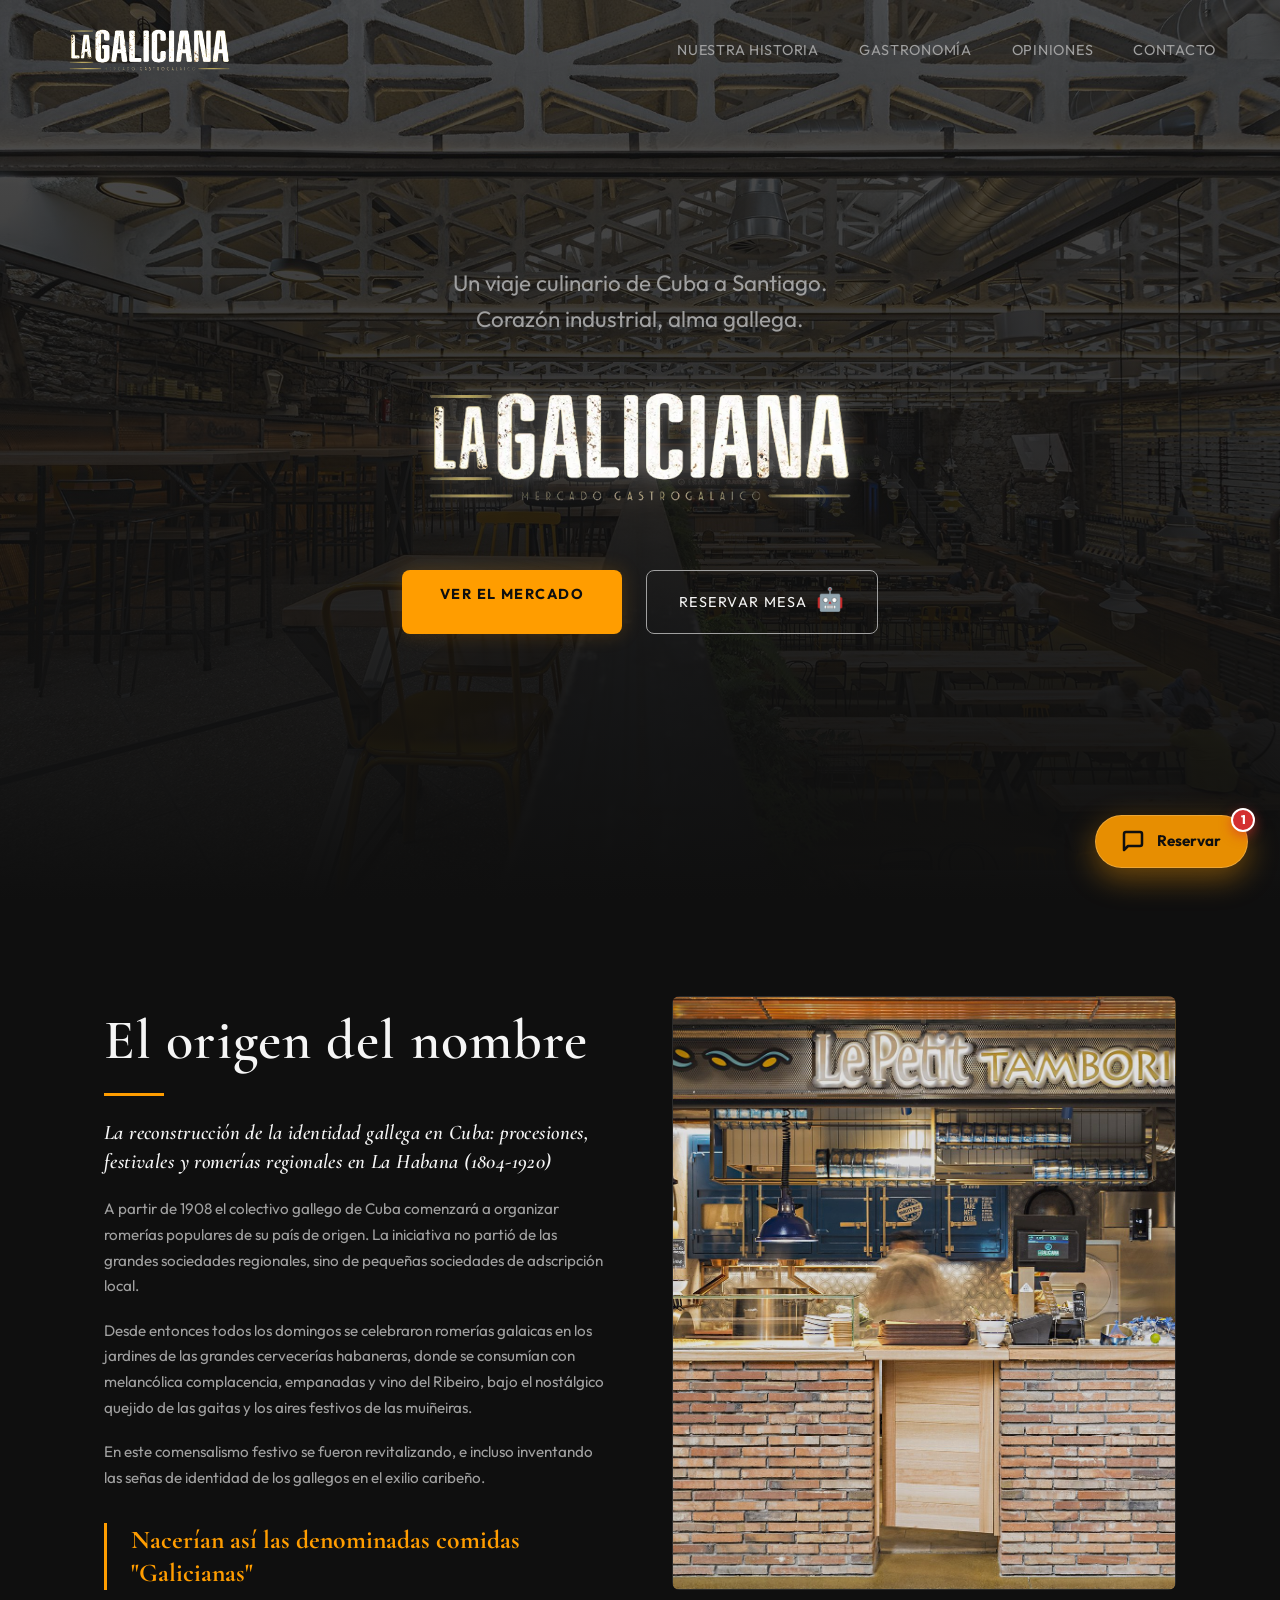
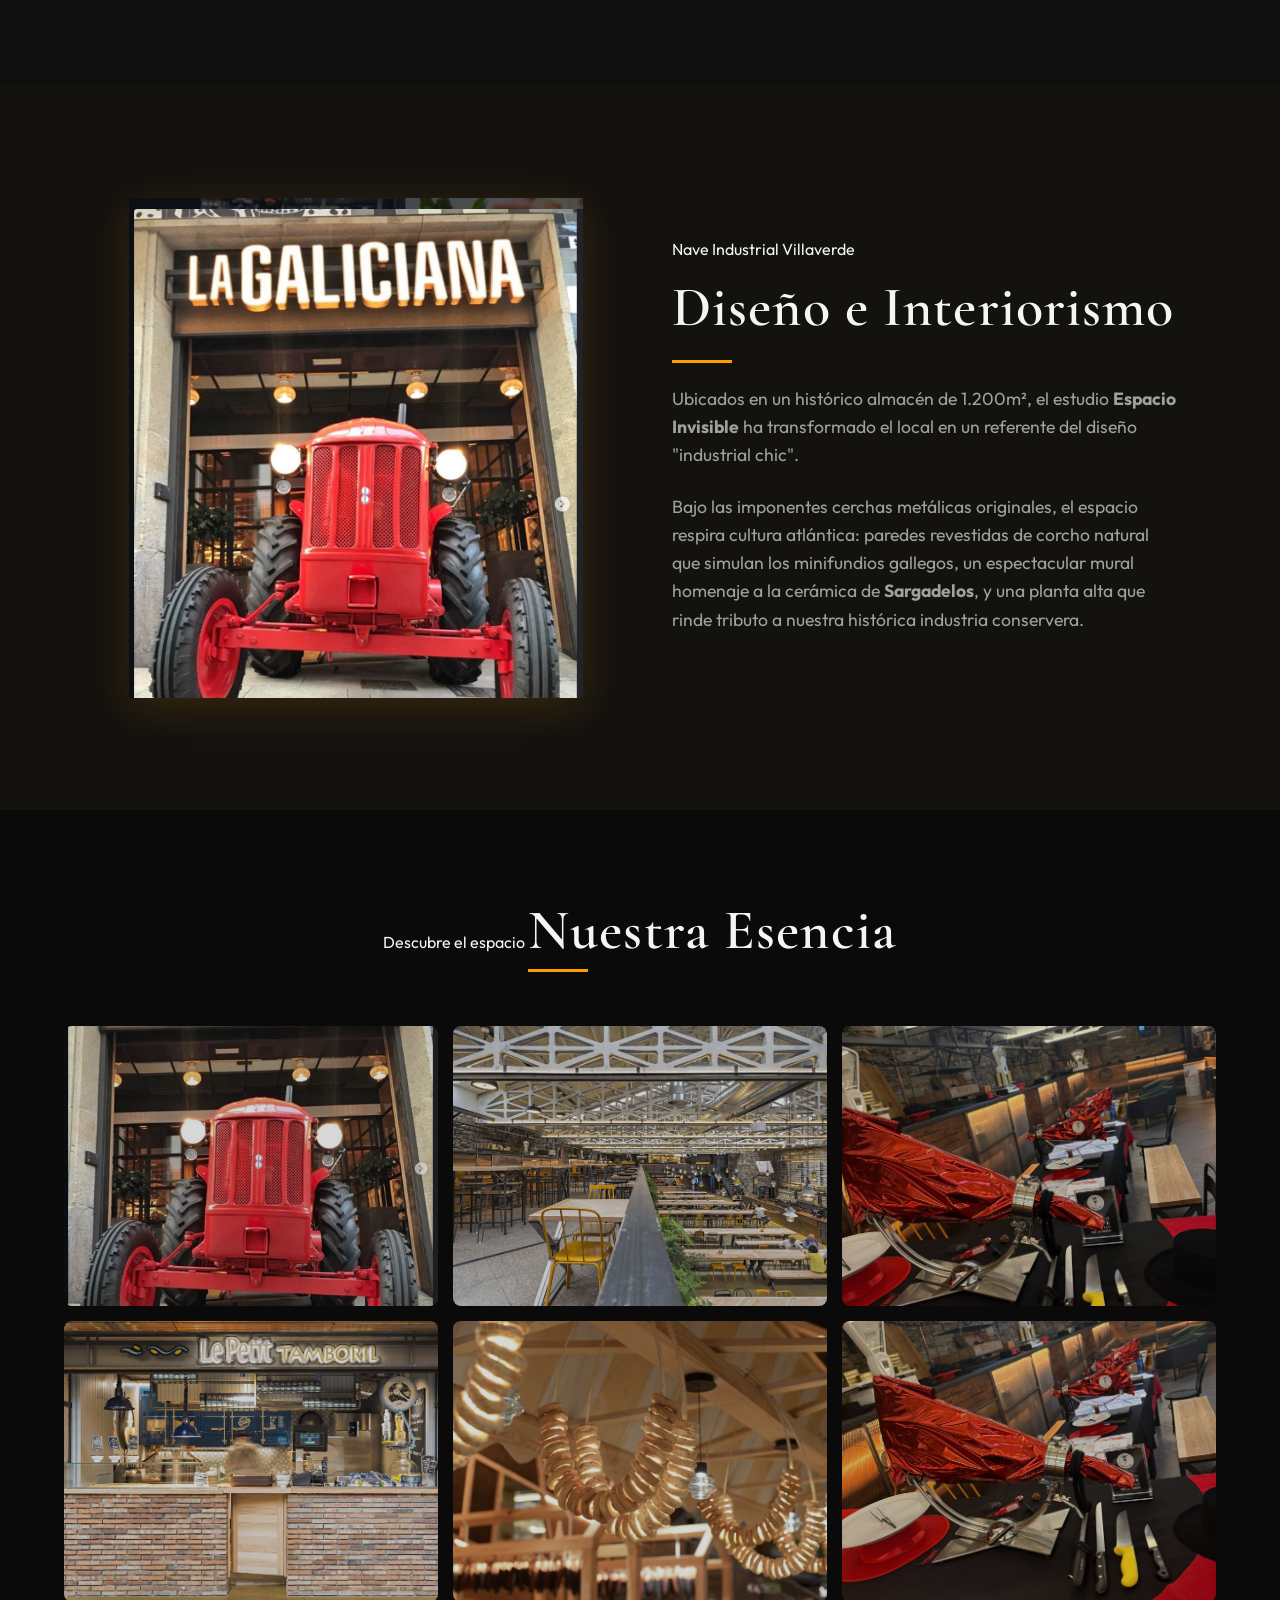
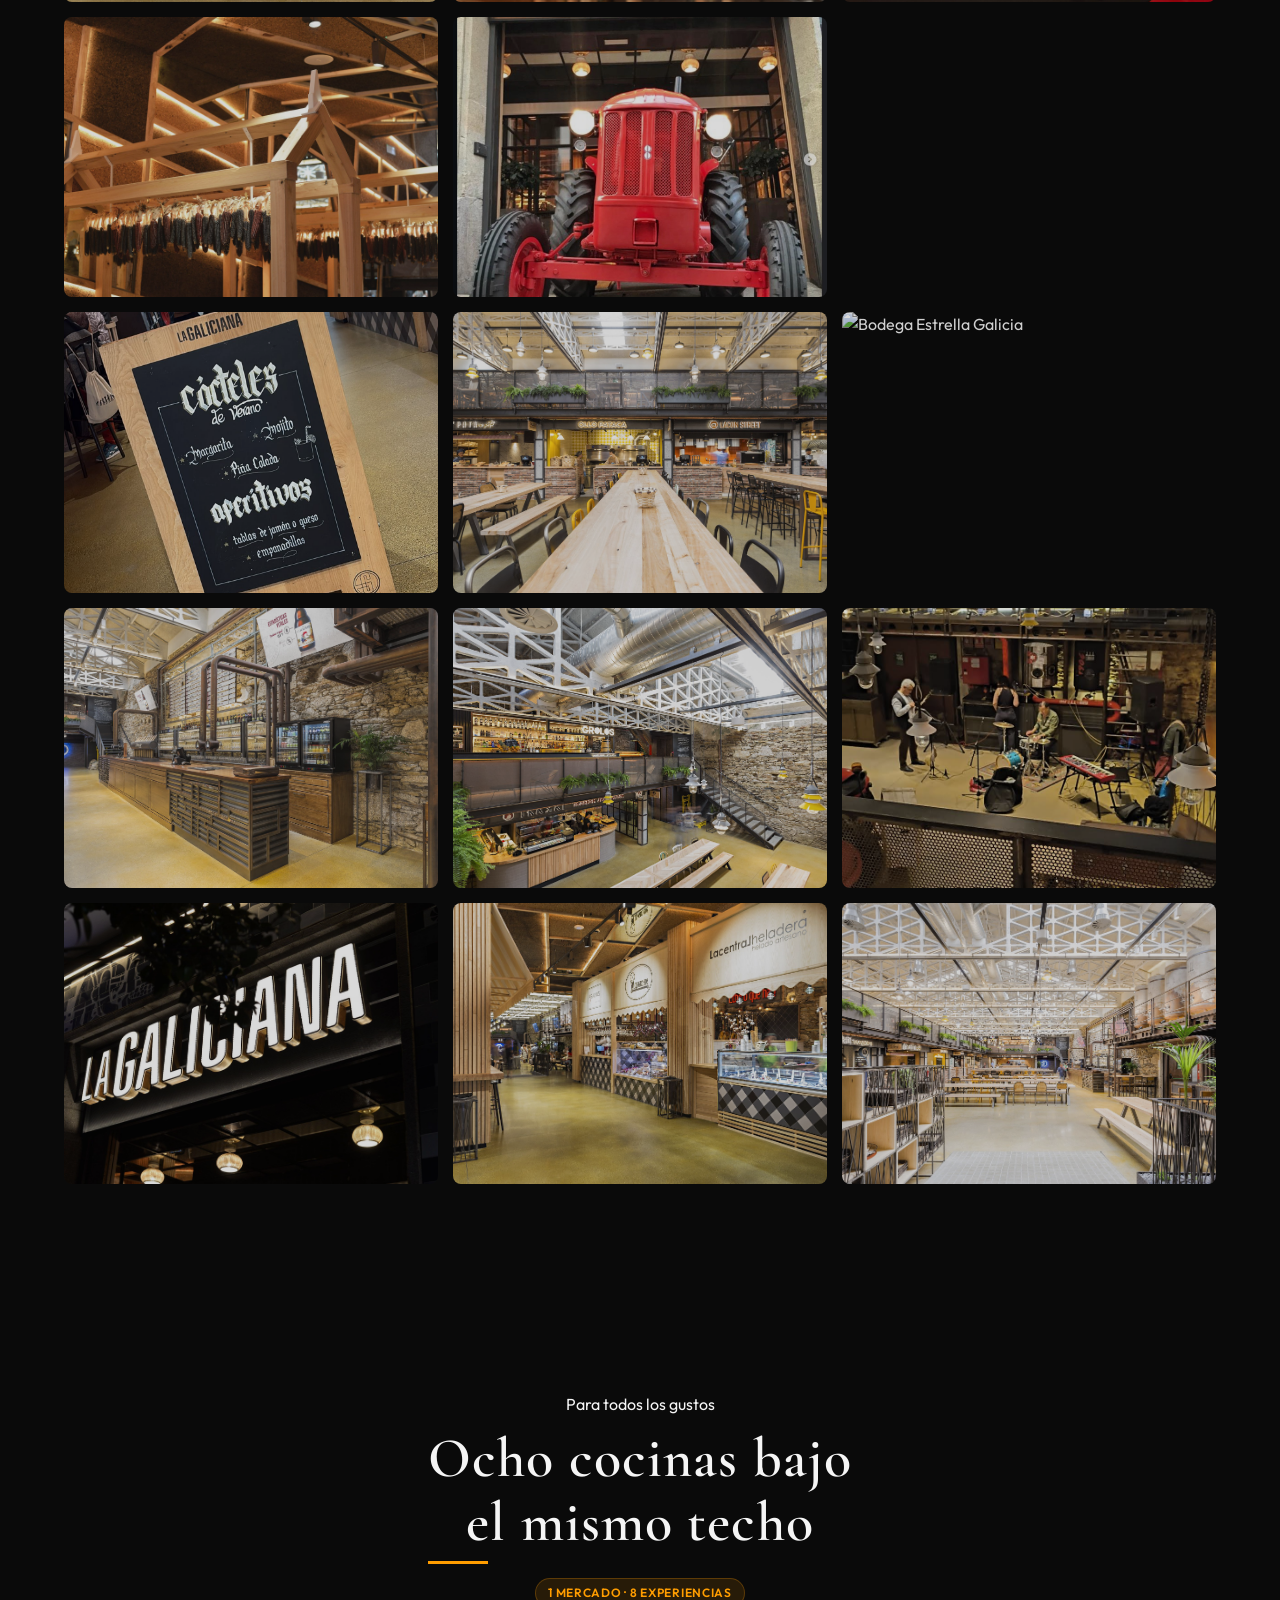
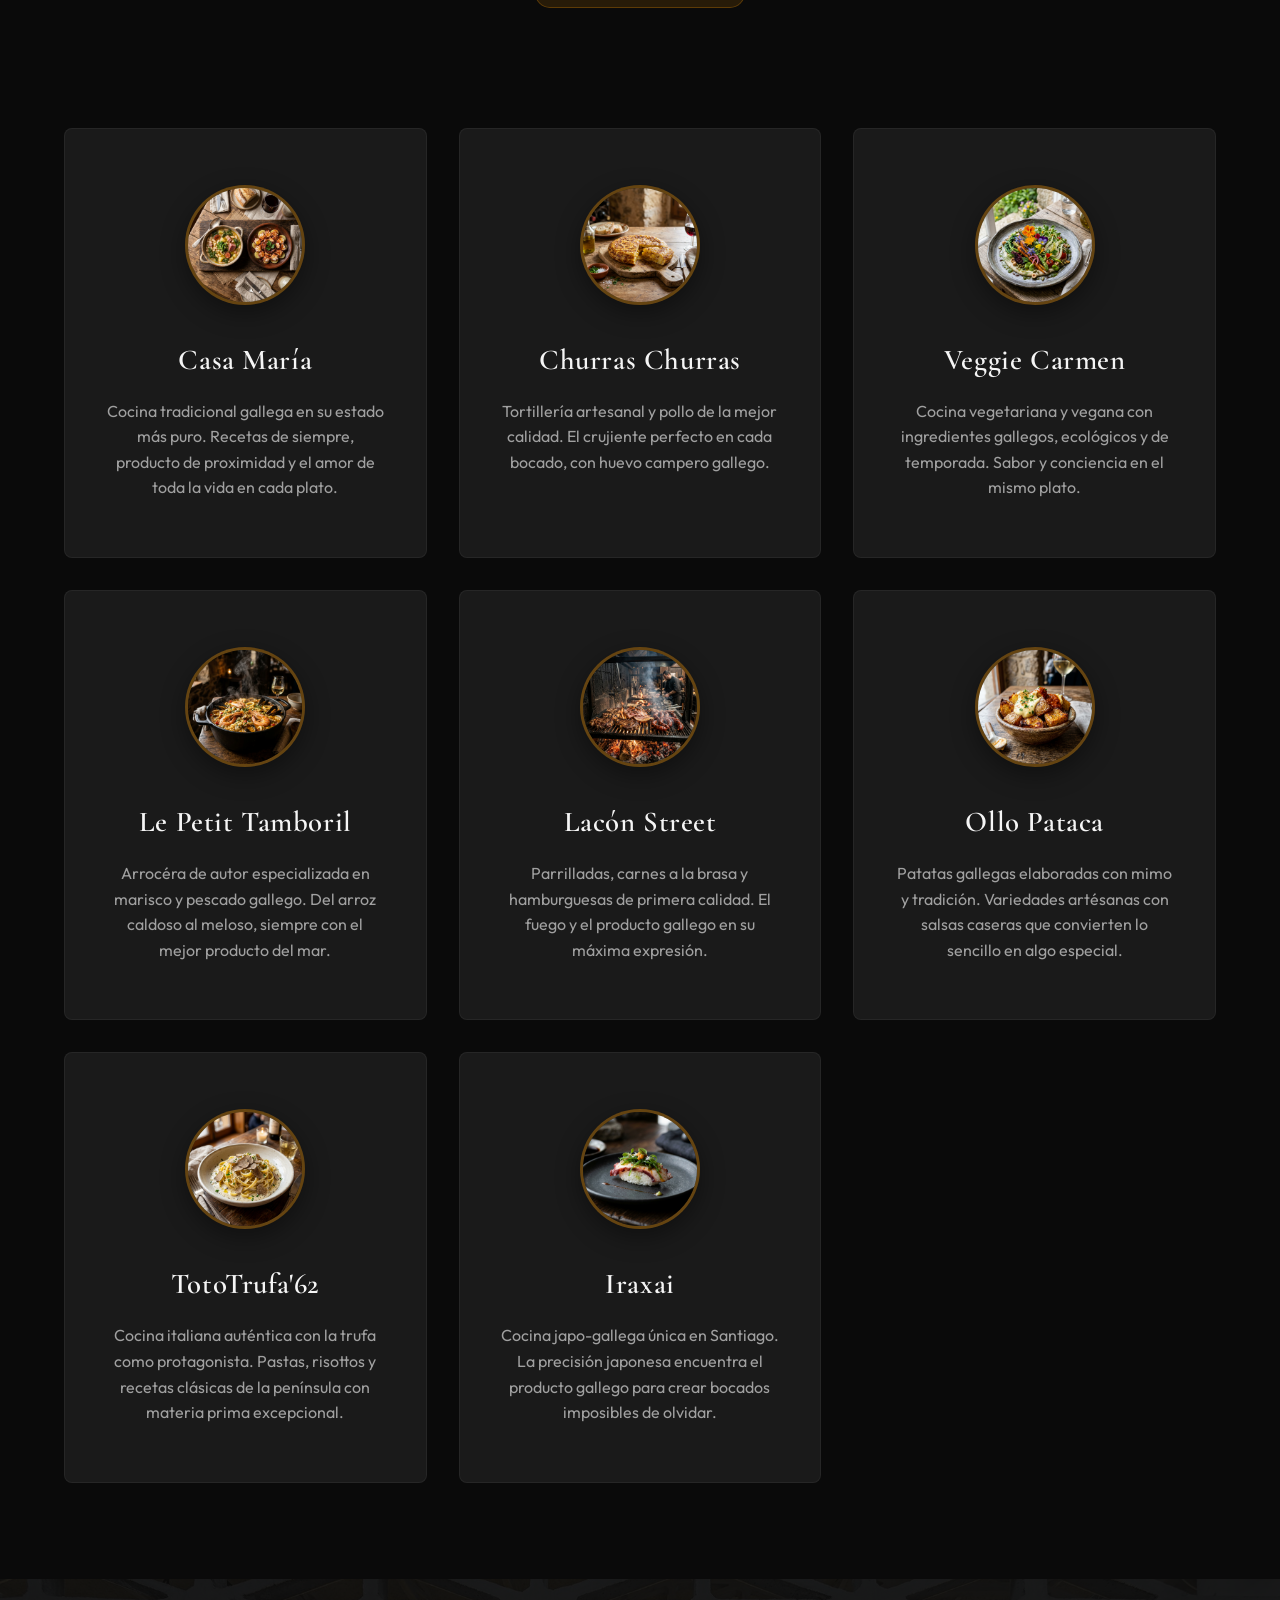
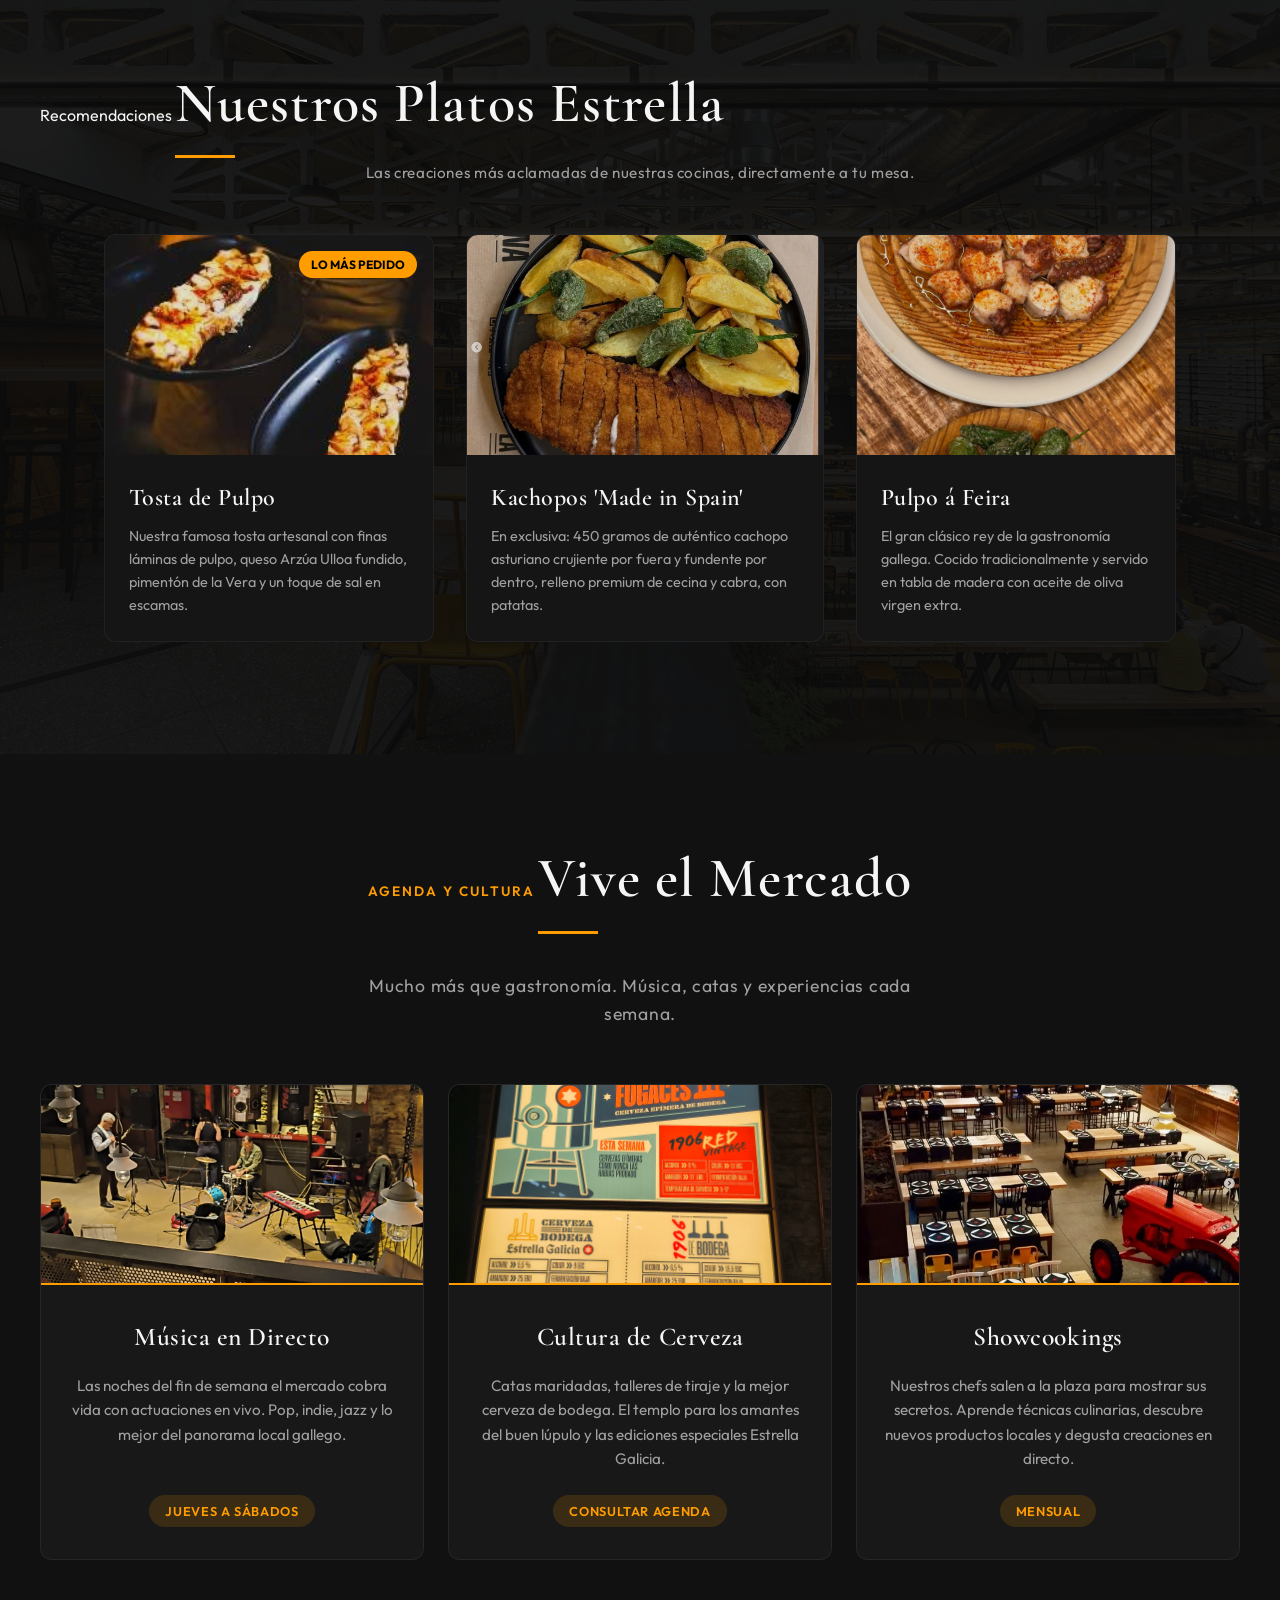
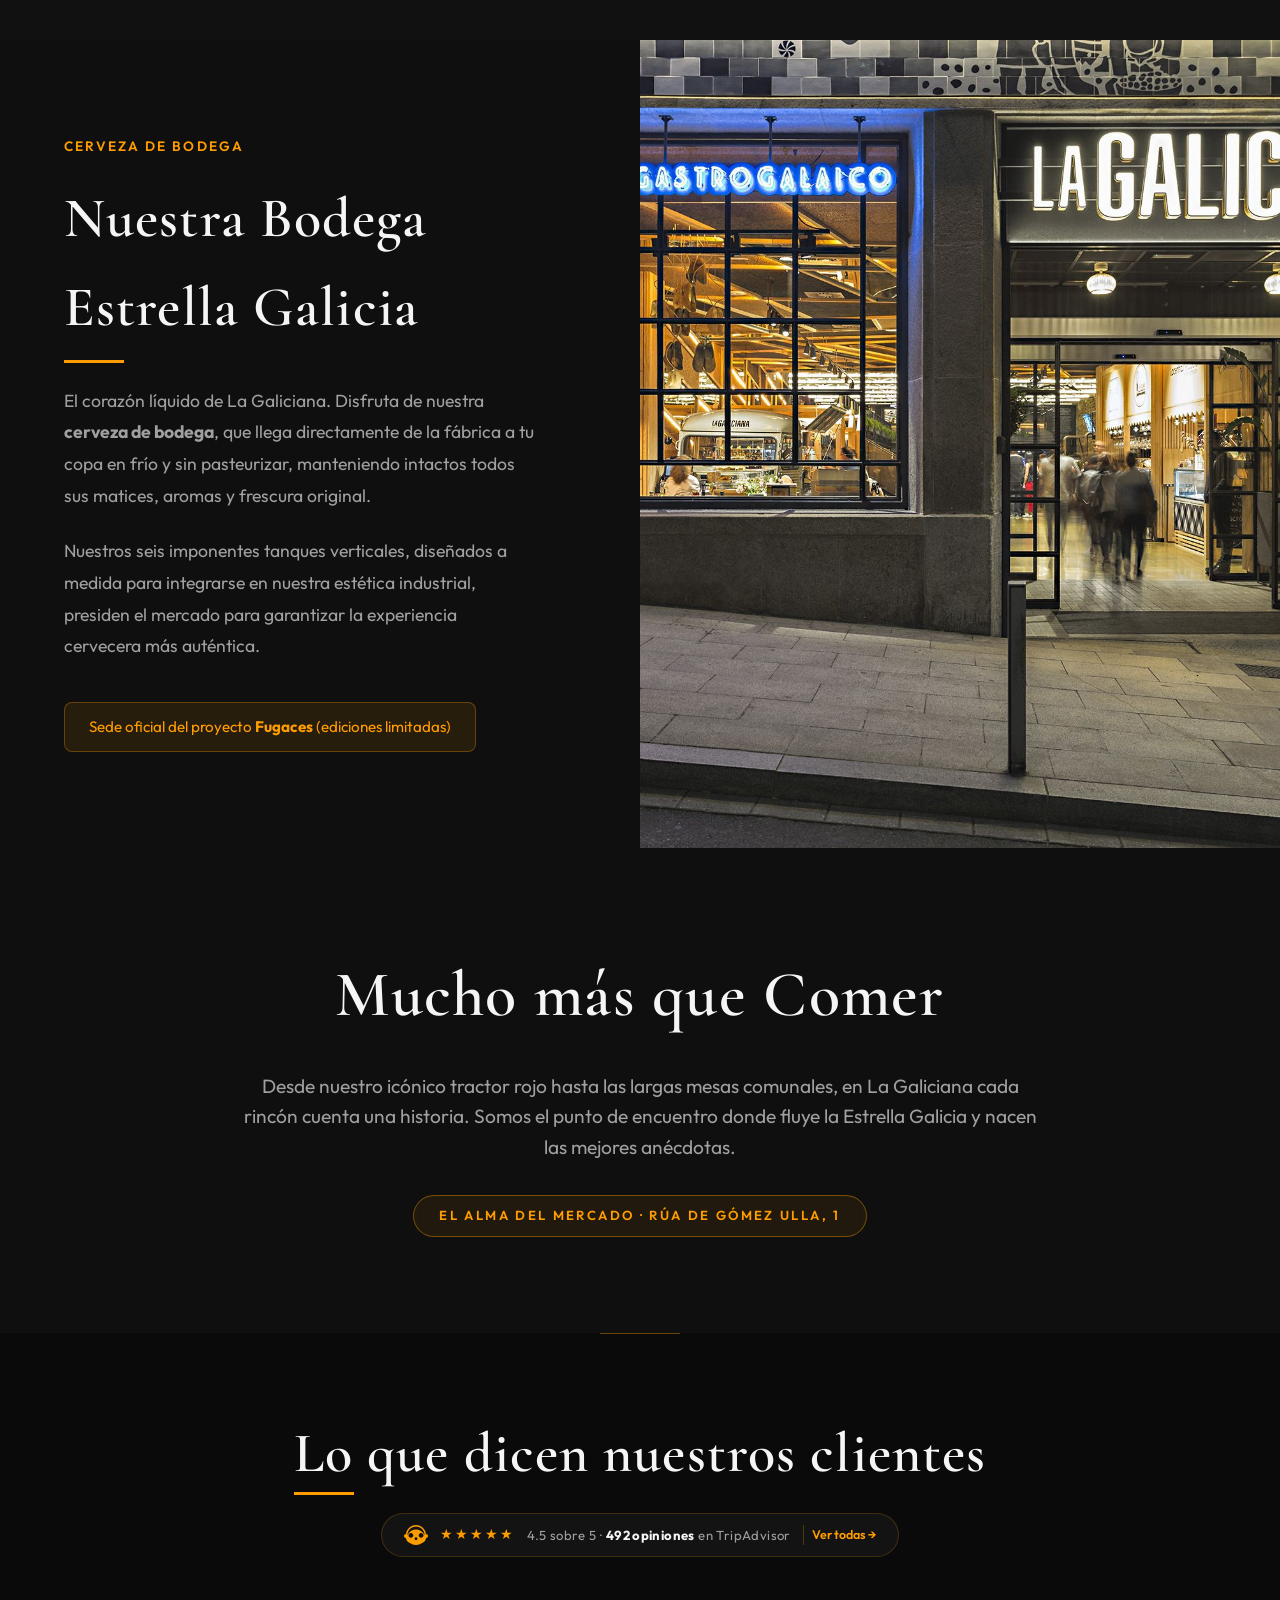
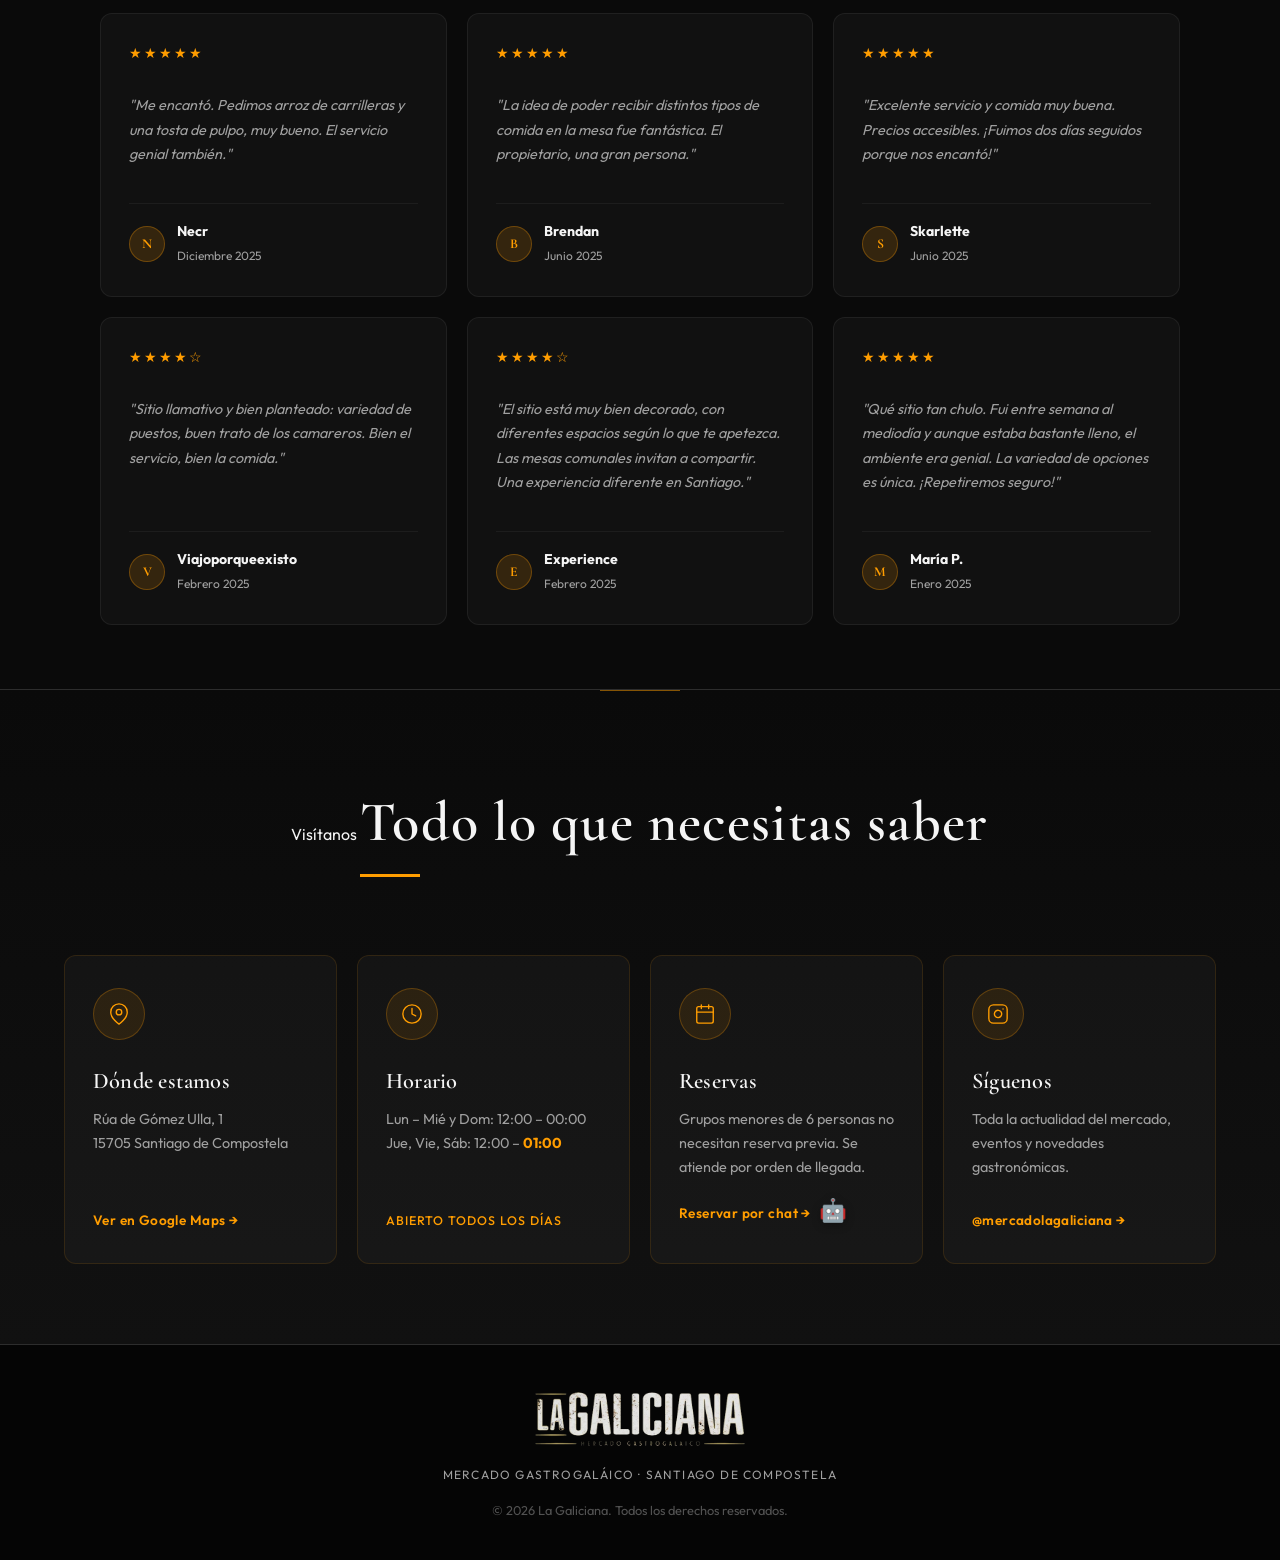
==== index.html @ 67a9a9d3 "Performance: Implemented lazy loading, resource prioritization, and scroll throttling" ====
<!DOCTYPE html>
<html lang="es">

<head>
    <meta charset="UTF-8">
    <meta name="viewport" content="width=device-width, initial-scale=1.0">
    <title>La Galiciana | Mercado Gastronómico Santiago de Compostela</title>
    <meta name="description"
        content="Descubre La Galiciana, el primer mercado gastronómico de Santiago. Un espacio industrial único con 16 locales, pulpo a feira, sushi, y el mejor ambiente de la ciudad.">
    <link
        href="https://fonts.googleapis.com/css2?family=Bebas+Neue&family=Cormorant+Garamond:wght@400;600;700&family=Outfit:wght@300;400;500;600&display=swap"
        rel="stylesheet">
    <link rel="stylesheet" href="assets/css/style.css">
    <link rel="stylesheet" href="assets/css/chat.css">
</head>

<body>

    <!-- Navigation -->
    <nav id="main-nav">
        <div class="container nav-content">
            <div class="logo">
                <img src="assets/img/logo-galiciana.png" alt="La Galiciana – Mercado Gastrogalaico" class="nav-logo-img"
                    fetchpriority="high">
            </div>
            <ul class="nav-links">
                <li><a href="#historia">Nuestra Historia</a></li>
                <li><a href="#gastronomia">Gastronomía</a></li>
                <li><a href="#resenas">Opiniones</a></li>
                <li><a href="#contacto">Contacto</a></li>
            </ul>
            <button class="burger-btn" id="burger-btn" onclick="toggleMobileMenu()" aria-label="Menú">
                <span></span><span></span><span></span>
            </button>
        </div>
    </nav>
    <div class="mobile-nav" id="mobile-nav">
        <a href="#historia" onclick="toggleMobileMenu()">Nuestra Historia</a>
        <a href="#gastronomia" onclick="toggleMobileMenu()">Gastronomía</a>
        <a href="#resenas" onclick="toggleMobileMenu()">Opiniones</a>
        <a href="#contacto" onclick="toggleMobileMenu()">Contacto</a>
        <a href="#" onclick="toggleMobileMenu(); toggleChat(); return false;" class="nav-reservar btn-robot">
            Reservar Mesa
            <span class="robot-jump">🤖</span>
        </a>
    </div>

    <!-- Hero Section -->
    <header id="hero">
        <div class="hero-overlay"></div>
        <div class="container hero-content">
            <p class="reveal"
                style="margin-bottom: 2.5rem; font-size: 1.4rem; color: var(--text-secondary); max-width: 800px; margin-left: auto; margin-right: auto;">
                Un viaje culinario de Cuba a Santiago. <br>Corazón industrial, alma gallega.
            </p>
            <div class="reveal" style="text-align: center; margin-bottom: 3rem;">
                <img src="assets/img/logo-galiciana.png" alt="Mercado Gastrogalaico La Galiciana"
                    style="max-width: 90%; width: 500px; height: auto; filter: drop-shadow(0 0 10px rgba(255,255,255,0.3)); display: inline-block;"
                    fetchpriority="high">
                <h1 style="display: none;">Mercado Gastrogalaico La Galiciana</h1>
            </div>
            <div class="hero-btns reveal">
                <a href="#galeria" class="btn-primary">Ver el Mercado</a>
                <a href="#" onclick="toggleChat(); return false;" class="btn-secondary btn-robot">
                    Reservar Mesa
                    <span class="robot-jump">🤖</span>
                </a>
            </div>
        </div>
    </header>

    <!-- Historia Section -->
    <section id="historia" class="container reveal">
        <div class="section-grid">
            <div class="section-text">
                <h2 class="section-title">El origen del <span class="text-accent">nombre</span></h2>
                <h3 class="history-subtitle">La reconstrucción de la identidad gallega en Cuba: procesiones, festivales
                    y romerías regionales en La Habana (1804-1920)</h3>
                <p>A partir de 1908 el colectivo gallego de Cuba comenzará a organizar romerías populares de su país de
                    origen. La iniciativa no partió de las grandes sociedades regionales, sino de pequeñas sociedades de
                    adscripción local.</p>
                <p>Desde entonces todos los domingos se celebraron romerías galaicas en los jardines de las grandes
                    cervecerías habaneras, donde se consumían con melancólica complacencia, empanadas y vino del
                    Ribeiro, bajo el nostálgico quejido de las gaitas y los aires festivos de las muiñeiras.</p>
                <p>En este comensalismo festivo se fueron revitalizando, e incluso inventando las señas de identidad de
                    los gallegos en el exilio caribeño.</p>
                <blockquote class="history-quote">Nacerían así las denominadas comidas "Galicianas"</blockquote>
            </div>
            <div class="section-image mural-container">
                <div class="image-accent-amber"></div>
                <img src="assets/img/historia-mural.jpg" alt="Mural nave Villaverde" class="mural-img" loading="lazy">
            </div>
        </div>
    </section>

    <!-- Arquitectura Section -->
    <section id="arquitectura" class="reveal" style="background: rgba(255,157,0,0.02); padding: 5rem 0;">
        <div class="container section-grid" style="align-items: center; padding: 2rem 5%;">
            <div class="section-image"
                style="max-width: 90%; margin: 0 auto; box-shadow: 0 10px 40px rgba(255,157,0,0.15); border-radius: 0;">
                <img src="assets/img/tractor.jpg" alt="Nuestro emblemático tractor rojo en el corazón de La Galiciana"
                    style="border-radius: 0; width: 100%; height: auto; display: block; object-fit: cover; border: none;"
                    loading="lazy">
            </div>
            <div class="section-text">
                <span class="section-eyebrow">Nave Industrial Villaverde</span>
                <h2 class="section-title">Diseño e <span class="text-accent">Interiorismo</span></h2>
                <p>Ubicados en un histórico almacén de 1.200m², el estudio <strong>Espacio Invisible</strong> ha
                    transformado el local en un referente del diseño "industrial chic".</p>
                <p>Bajo las imponentes cerchas metálicas originales, el espacio respira cultura atlántica: paredes
                    revestidas de corcho natural que simulan los minifundios gallegos, un espectacular mural homenaje a
                    la cerámica de <strong>Sargadelos</strong>, y una planta alta que rinde tributo a nuestra histórica
                    industria conservera.</p>
            </div>
        </div>
    </section>

    <!-- Galeria Section -->
    <section id="galeria">
        <div class="galeria-header reveal">
            <span class="section-eyebrow">Descubre el espacio</span>
            <h2 class="section-title">Nuestra <span class="text-accent">Esencia</span></h2>
        </div>
        <div class="galeria-grid galeria-row-1">
            <div class="galeria-item reveal"><img src="assets/img/tractor.jpg" alt="Tractor frontal La Galiciana"
                    loading="lazy" width="400" height="300"></div>
            <div class="galeria-item reveal"><img src="assets/img/eilg-16-web.jpg" alt="Interior La Galiciana"
                    loading="lazy" width="400" height="300"></div>
            <div class="galeria-item reveal"><img src="assets/img/1000007156 (1).jpg" alt="Ambiente y mesas"
                    loading="lazy" width="400" height="300"></div>
            <div class="galeria-item reveal"><img src="assets/img/eilg-11-web.jpg" alt="Balcones del mercado"
                    loading="lazy" width="400" height="300"></div>
            <div class="galeria-item reveal"><img src="assets/img/lamparas-rosquillas.jpg" alt="Lámparas rosquilla"
                    loading="lazy" width="400" height="300">
            </div>
            <div class="galeria-item reveal"><img src="assets/img/1000007153 (1).jpg" alt="Mesas altas" loading="lazy"
                    width="400" height="300"></div>
            <div class="galeria-item reveal"><img src="assets/img/horreos-web3.jpg" alt="Hórreos decorativos"
                    loading="lazy" width="400" height="300"></div>
            <div class="galeria-item reveal"><img src="assets/img/tractor.jpg" alt="Nuestro icónico tractor rojo"
                    loading="lazy" width="400" height="300"></div>
        </div>
        <div class="galeria-grid galeria-row-2">
            <div class="galeria-item reveal"><img src="assets/img/cokteles.jpg" alt="Cócteles y aperitivos"
                    loading="lazy" width="400" height="300"></div>
            <div class="galeria-item reveal"><img src="assets/img/eilg-4-web.jpg" alt="Pasillo central" loading="lazy"
                    width="400" height="300"></div>
            <div class="galeria-item reveal"><img src="assets/img/bodega-temporada-1.jpg" alt="Bodega Estrella Galicia"
                    loading="lazy" width="400" height="300">
            </div>
            <div class="galeria-item reveal"><img src="assets/img/eilg-3-web.jpg" alt="Cocina" loading="lazy"
                    width="400" height="300"></div>
            <div class="galeria-item reveal"><img src="assets/img/eilg-15-web.jpg" alt="Vista general del espacio"
                    loading="lazy" width="400" height="300">
            </div>
            <div class="galeria-item reveal"><img src="assets/img/0.jpg" alt="Gastronomía" loading="lazy" width="400"
                    height="300"></div>
            <div class="galeria-item reveal"><img src="assets/img/detalle-rotulo-web.jpg"
                    alt="Rótulo del mercado luminoso" loading="lazy" width="400" height="300"></div>
            <div class="galeria-item reveal"><img src="assets/img/eilg-9-web.jpg" alt="Detalle arquitectura"
                    loading="lazy" width="400" height="300"></div>
            <div class="galeria-item reveal"><img src="assets/img/eilg-1-web.jpg" alt="Nave Industrial Villaverde"
                    loading="lazy" width="400" height="300">
            </div>
        </div>
    </section>

    <!-- Gastronomia Section -->
    <section id="gastronomia">
        <div class="gastronomia-header reveal">
            <span class="section-eyebrow">Para todos los gustos</span>
            <h2 class="section-title">Ocho cocinas bajo <br><span class="text-accent">el mismo techo</span></h2>
            <div class="info-badge">1 Mercado &middot; 8 Experiencias</div>
        </div>
        <div class="container">
            <div class="stalls-grid">

                <div class="stall-card reveal">
                    <div class="stall-icon">
                        <img src="assets/img/casa-maria.png" alt="Casa María" class="stall-img">
                    </div>
                    <h3>Casa María</h3>
                    <p>Cocina tradicional gallega en su estado más puro. Recetas de siempre, producto de proximidad y el
                        amor de toda la vida en cada plato.</p>
                </div>

                <div class="stall-card reveal">
                    <div class="stall-icon">
                        <img src="assets/img/churras-churras.png" alt="Churras Churras" class="stall-img">
                    </div>
                    <h3>Churras Churras</h3>
                    <p>Tortillería artesanal y pollo de la mejor calidad. El crujiente perfecto en cada bocado, con
                        huevo campero gallego.</p>
                </div>

                <div class="stall-card reveal">
                    <div class="stall-icon">
                        <img src="assets/img/veggie-carmen.png" alt="Veggie Carmen" class="stall-img">
                    </div>
                    <h3>Veggie Carmen</h3>
                    <p>Cocina vegetariana y vegana con ingredientes gallegos, ecológicos y de temporada. Sabor y
                        conciencia en el mismo plato.</p>
                </div>

                <div class="stall-card reveal">
                    <div class="stall-icon">
                        <img src="assets/img/petit-tamboril.png" alt="Le Petit Tamboril" class="stall-img">
                    </div>
                    <h3>Le Petit Tamboril</h3>
                    <p>Arrocéra de autor especializada en marisco y pescado gallego. Del arroz caldoso al meloso,
                        siempre con el mejor producto del mar.</p>
                </div>

                <div class="stall-card reveal">
                    <div class="stall-icon">
                        <img src="assets/img/lacon-street.png" alt="Lacón Street" class="stall-img">
                    </div>
                    <h3>Lacón Street</h3>
                    <p>Parrilladas, carnes a la brasa y hamburguesas de primera calidad. El fuego y el producto gallego
                        en su máxima expresión.</p>
                </div>

                <div class="stall-card reveal">
                    <div class="stall-icon">
                        <img src="assets/img/ollo-pataca.png" alt="Ollo Pataca" class="stall-img">
                    </div>
                    <h3>Ollo Pataca</h3>
                    <p>Patatas gallegas elaboradas con mimo y tradición. Variedades artésanas con salsas caseras que
                        convierten lo sencillo en algo especial.</p>
                </div>

                <div class="stall-card reveal">
                    <div class="stall-icon">
                        <img src="assets/img/tototrufa.png" alt="TotoTrufa'62" class="stall-img">
                    </div>
                    <h3>TotoTrufa'62</h3>
                    <p>Cocina italiana auténtica con la trufa como protagonista. Pastas, risottos y recetas clásicas de
                        la península con materia prima excepcional.</p>
                </div>

                <div class="stall-card reveal">
                    <div class="stall-icon">
                        <img src="assets/img/iraxai.png" alt="Iraxai" class="stall-img">
                    </div>
                    <h3>Iraxai</h3>
                    <p>Cocina japo-gallega única en Santiago. La precisión japonesa encuentra el producto gallego para
                        crear bocados imposibles de olvidar.</p>
                </div>

            </div>

        </div>
        </div>
    </section>

    <!-- Platos Estrella Section -->
    <section id="platos-estrella" class="reveal"
        style="padding: 5rem 0; background: url('assets/img/hero-bg.jpg') center/cover fixed; position: relative;">
        <div
            style="position: absolute; top: 0; left: 0; width: 100%; height: 100%; background: rgba(10,10,10,0.92); z-index: 1;">
        </div>
        <div class="container text-center" style="position: relative; z-index: 2; margin-bottom: 3rem;">
            <span class="section-eyebrow">Recomendaciones</span>
            <h2 class="section-title">Nuestros <span class="text-accent">Platos Estrella</span></h2>
            <p class="section-subtitle">Las creaciones más aclamadas de nuestras cocinas, directamente a tu mesa.</p>
        </div>

        <div class="platos-slider-container"
            style="position: relative; z-index: 2; max-width: 1200px; margin: 0 auto; overflow: hidden; padding: 0 5%;">
            <div class="platos-slider"
                style="display: flex; gap: 2rem; overflow-x: auto; padding-bottom: 2rem; scroll-snap-type: x mandatory; -ms-overflow-style: none; scrollbar-width: none;">

                <div class="plato-card"
                    style="min-width: 320px; background: #151515; border-radius: 12px; overflow: hidden; border: 1px solid rgba(255,255,255,0.05); scroll-snap-align: start;">
                    <div style="height: 220px; overflow: hidden; position: relative;">
                        <img src="assets/img/tosta-pulpo_3.jpg" alt="Tosta de Pulpo"
                            style="width: 100%; height: 100%; object-fit: cover; filter: brightness(0.9);">
                        <div
                            style="position: absolute; top: 1rem; right: 1rem; background: var(--accent-amber); color: #000; padding: 0.25rem 0.75rem; border-radius: 20px; font-size: 0.75rem; font-weight: bold; text-transform: uppercase;">
                            Lo más pedido</div>
                    </div>
                    <div style="padding: 1.5rem;">
                        <h3
                            style="color: var(--text-primary); margin-bottom: 0.5rem; font-family: 'Cormorant Garamond', serif; font-size: 1.5rem;">
                            Tosta de Pulpo</h3>
                        <p style="color: var(--text-secondary); font-size: 0.9rem; line-height: 1.6;">Nuestra famosa
                            tosta artesanal con finas láminas de pulpo, queso Arzúa Ulloa fundido, pimentón de la Vera y
                            un toque de sal en escamas.</p>
                    </div>
                </div>

                <div class="plato-card"
                    style="min-width: 320px; background: #151515; border-radius: 12px; overflow: hidden; border: 1px solid rgba(255,255,255,0.05); scroll-snap-align: start;">
                    <div style="height: 220px; overflow: hidden;">
                        <img src="assets/img/kachopo.jpg" alt="Kachopo"
                            style="width: 100%; height: 100%; object-fit: cover; filter: brightness(0.9);">
                    </div>
                    <div style="padding: 1.5rem;">
                        <h3
                            style="color: var(--text-primary); margin-bottom: 0.5rem; font-family: 'Cormorant Garamond', serif; font-size: 1.5rem;">
                            Kachopos 'Made in Spain'</h3>
                        <p style="color: var(--text-secondary); font-size: 0.9rem; line-height: 1.6;">En exclusiva: 450
                            gramos de auténtico cachopo asturiano crujiente por fuera y fundente por dentro, relleno
                            premium de cecina y cabra, con patatas.</p>
                    </div>
                </div>

                <div class="plato-card"
                    style="min-width: 320px; background: #151515; border-radius: 12px; overflow: hidden; border: 1px solid rgba(255,255,255,0.05); scroll-snap-align: start;">
                    <div style="height: 220px; overflow: hidden;">
                        <img src="assets/img/pulpo-feira_clean.jpg" alt="Pulpo á Feira"
                            style="width: 100%; height: 100%; object-fit: cover; filter: brightness(0.9);">
                    </div>
                    <div style="padding: 1.5rem;">
                        <h3
                            style="color: var(--text-primary); margin-bottom: 0.5rem; font-family: 'Cormorant Garamond', serif; font-size: 1.5rem;">
                            Pulpo á Feira</h3>
                        <p style="color: var(--text-secondary); font-size: 0.9rem; line-height: 1.6;">El gran clásico
                            rey de la gastronomía gallega. Cocido tradicionalmente y servido en tabla de madera con
                            aceite de oliva virgen extra.</p>
                    </div>
                </div>

            </div>
        </div>
        <style>
            .platos-slider::-webkit-scrollbar {
                display: none;
            }

            .plato-card {
                transition: transform 0.3s ease, border-color 0.3s ease;
            }

            .plato-card:hover {
                transform: translateY(-5px);
                border-color: rgba(255, 157, 0, 0.4) !important;
            }

            .plato-card img {
                transition: transform 0.5s ease;
            }

            .plato-card:hover img {
                transform: scale(1.05);
            }
        </style>
    </section>
    <section id="eventos" class="reveal">
        <div class="eventos-header">
            <span class="section-eyebrow">Agenda y Cultura</span>
            <h2 class="section-title">Vive el <span class="text-accent">Mercado</span></h2>
            <p class="section-subtitle">Mucho más que gastronomía. Música, catas y experiencias cada semana.</p>
        </div>
        <div class="container">
            <div class="eventos-grid">
                <div class="evento-card reveal">
                    <div class="evento-img">
                        <img src="assets/img/1000007370 (1).jpg" alt="Actuaciones en directo en La Galiciana">
                    </div>
                    <div class="evento-content">
                        <h3>Música en Directo</h3>
                        <p>Las noches del fin de semana el mercado cobra vida con actuaciones en vivo. Pop, indie, jazz
                            y lo mejor del panorama local gallego.</p>
                        <span class="evento-timing">Jueves a Sábados</span>
                    </div>
                </div>

                <div class="evento-card reveal">
                    <div class="evento-img">
                        <img src="assets/img/bodega-temporada.jpg" alt="Bodega de temporada Estrella Galicia">
                    </div>
                    <div class="evento-content">
                        <h3>Cultura de Cerveza</h3>
                        <p>Catas maridadas, talleres de tiraje y la mejor cerveza de bodega. El templo para los amantes
                            del buen lúpulo y las ediciones especiales Estrella Galicia.</p>
                        <span class="evento-timing">Consultar agenda</span>
                    </div>
                </div>

                <div class="evento-card reveal">
                    <div class="evento-img">
                        <img src="assets/img/san-valentin.png" alt="Showcookings y eventos especiales">
                    </div>
                    <div class="evento-content">
                        <h3>Showcookings</h3>
                        <p>Nuestros chefs salen a la plaza para mostrar sus secretos. Aprende técnicas culinarias,
                            descubre nuevos productos locales y degusta creaciones en directo.</p>
                        <span class="evento-timing">Mensual</span>
                    </div>
                </div>
            </div>
        </div>
    </section>

    <!-- Bodega Estrella Galicia Section -->
    <section id="bodega" class="reveal">
        <div class="bodega-container">
            <div class="bodega-content">
                <span class="section-eyebrow">Cerveza de Bodega</span>
                <h2 class="section-title">Nuestra Bodega <br><span class="text-accent">Estrella Galicia</span></h2>
                <p>El corazón líquido de La Galiciana. Disfruta de nuestra <strong>cerveza de bodega</strong>, que llega
                    directamente de la fábrica a tu copa en frío y sin pasteurizar, manteniendo intactos todos sus
                    matices, aromas y frescura original.</p>
                <p>Nuestros seis imponentes tanques verticales, diseñados a medida para integrarse en nuestra estética
                    industrial, presiden el mercado para garantizar la experiencia cervecera más auténtica.</p>
                <div class="bodega-badge">Sede oficial del proyecto <strong>Fugaces</strong> (ediciones limitadas)</div>
            </div>
            <div class="bodega-image">
                <img src="assets/img/eilg-20-web.jpg" alt="Tanques de Estrella Galicia en La Galiciana">
            </div>
        </div>
    </section>

    <!-- Social Feature: The Tractor -->
    <section id="experiencia" class="full-width-accent">
        <div class="container text-center reveal">
            <h2>Mucho más que <span class="text-accent">Comer</span></h2>
            <p>Desde nuestro icónico tractor rojo hasta las largas mesas comunales, en La Galiciana cada rincón cuenta
                una historia. Somos el punto de encuentro donde fluye la Estrella Galicia y nacen las mejores anécdotas.
            </p>
            <div class="tractor-badge">El Alma del Mercado · Rúa de Gómez Ulla, 1</div>
        </div>
    </section>

    <!-- Reseñas TripAdvisor -->
    <section id="resenas">
        <div class="resenas-header reveal">
            <h2 class="section-title">Lo que dicen <span class="text-accent">nuestros clientes</span></h2>
            <div class="ta-badge-wrap">
                <svg class="ta-logo" viewBox="0 0 24 24" width="24" height="24" fill="var(--accent-amber)">
                    <path
                        d="M22 10.934c-.815 0-1.536.467-1.854 1.144-.047-.534-.23-1.034-.51-1.468C18.15 8.165 15.358 6.5 12 6.5S5.85 8.165 4.364 10.61c-.28.434-.463.934-.51 1.468-.318-.677-1.039-1.144-1.854-1.144-1.103 0-2 .897-2 2 0 1.08.857 1.96 1.927 1.996.166 1.433.844 2.748 1.884 3.738C5.54 20.323 8.528 21.36 12 21.36s6.46-1.037 8.189-2.692c1.04-.99 1.718-2.305 1.884-3.738 1.07-.036 1.927-.917 1.927-1.996 0-1.103-.897-2-2-2zM6.9 14.82c-1.353 0-2.45-1.097-2.45-2.45s1.097-2.45 2.45-2.45 2.45 1.097 2.45 2.45-1.097 2.45-2.45 2.45zm5.1 2.37c-.8 0-1.45-.65-1.45-1.45s.65-1.45 1.45-1.45 1.45.65 1.45 1.45-.65 1.45-1.45 1.45zm5.1-2.37c-1.353 0-2.45-1.097-2.45-2.45s1.097-2.45 2.45-2.45 2.45 1.097 2.45 2.45-1.097 2.45-2.45 2.45zM12 2C6.477 2 2 6.477 2 12s4.477 10 10 10 10-4.477 10-10S17.523 2 12 2zm0 18.5c-4.687 0-8.5-3.813-8.5-8.5S7.313 3.5 12 3.5s8.5 3.813 8.5 8.5-3.813 8.5-8.5 8.5z" />
                </svg>
                <span class="ta-stars">★★★★★</span>
                <span class="ta-text">4.5 sobre 5 &middot; <strong>492 opiniones</strong> en TripAdvisor</span>
                <a href="https://www.tripadvisor.es/Restaurant_Review-g187508-d14918812-Reviews-Mercado_La_Galiciana"
                    target="_blank" class="ta-link">Ver todas &rarr;</a>
            </div>
        </div>
        <div class="container">
            <div class="reviews-grid">
                <div class="review-card reveal">
                    <div class="review-stars">★★★★★</div>
                    <p class="review-text">"Me encantó. Pedimos arroz de carrilleras y una tosta de pulpo, muy bueno. El
                        servicio genial también."</p>
                    <div class="review-author">
                        <div class="review-avatar">N</div>
                        <div><strong>Necr</strong><span>Diciembre 2025</span></div>
                    </div>
                </div>
                <div class="review-card reveal">
                    <div class="review-stars">★★★★★</div>
                    <p class="review-text">"La idea de poder recibir distintos tipos de comida en la mesa fue
                        fantástica. El propietario, una gran persona."</p>
                    <div class="review-author">
                        <div class="review-avatar">B</div>
                        <div><strong>Brendan</strong><span>Junio 2025</span></div>
                    </div>
                </div>
                <div class="review-card reveal">
                    <div class="review-stars">★★★★★</div>
                    <p class="review-text">"Excelente servicio y comida muy buena. Precios accesibles. ¡Fuimos dos días
                        seguidos porque nos encantó!"</p>
                    <div class="review-author">
                        <div class="review-avatar">S</div>
                        <div><strong>Skarlette</strong><span>Junio 2025</span></div>
                    </div>
                </div>
                <div class="review-card reveal">
                    <div class="review-stars">★★★★☆</div>
                    <p class="review-text">"Sitio llamativo y bien planteado: variedad de puestos, buen trato de los
                        camareros. Bien el servicio, bien la comida."</p>
                    <div class="review-author">
                        <div class="review-avatar">V</div>
                        <div><strong>Viajoporqueexisto</strong><span>Febrero 2025</span></div>
                    </div>
                </div>
                <div class="review-card reveal">
                    <div class="review-stars">★★★★☆</div>
                    <p class="review-text">"El sitio está muy bien decorado, con diferentes espacios según lo que te
                        apetezca. Las mesas comunales invitan a compartir. Una experiencia diferente en Santiago."</p>
                    <div class="review-author">
                        <div class="review-avatar">E</div>
                        <div><strong>Experience</strong><span>Febrero 2025</span></div>
                    </div>
                </div>
                <div class="review-card reveal">
                    <div class="review-stars">★★★★★</div>
                    <p class="review-text">"Qué sitio tan chulo. Fui entre semana al mediodía y aunque estaba bastante
                        lleno, el ambiente era genial. La variedad de opciones es única. ¡Repetiremos seguro!"</p>
                    <div class="review-author">
                        <div class="review-avatar">M</div>
                        <div><strong>María P.</strong><span>Enero 2025</span></div>
                    </div>
                </div>
            </div>
        </div>
    </section>



    <section id="info">
        <div class="info-section-header reveal">
            <span class="section-eyebrow">Visítanos</span>
            <h2 class="section-title">Todo lo que <span class="text-accent">necesitas saber</span></h2>
        </div>
        <div class="container">
            <div class="info-grid">

                <div class="info-card reveal">
                    <div class="info-icon-wrap">
                        <svg viewBox="0 0 24 24" fill="none" stroke="currentColor" stroke-width="1.5"
                            stroke-linecap="round" stroke-linejoin="round">
                            <path d="M21 10c0 7-9 13-9 13S3 17 3 10a9 9 0 0 1 18 0z" />
                            <circle cx="12" cy="10" r="3" />
                        </svg>
                    </div>
                    <div class="info-card-body">
                        <h3>Dónde estamos</h3>
                        <p>Rúa de Gómez Ulla, 1<br>15705 Santiago de Compostela</p>
                        <a href="https://maps.google.com/?q=La+Galiciana+Santiago+de+Compostela" target="_blank"
                            class="info-link">Ver en Google Maps →</a>
                    </div>
                </div>

                <div class="info-card reveal">
                    <div class="info-icon-wrap">
                        <svg viewBox="0 0 24 24" fill="none" stroke="currentColor" stroke-width="1.5"
                            stroke-linecap="round" stroke-linejoin="round">
                            <circle cx="12" cy="12" r="10" />
                            <polyline points="12 6 12 12 16 14" />
                        </svg>
                    </div>
                    <div class="info-card-body">
                        <h3>Horario</h3>
                        <p>Lun – Mié y Dom: 12:00 – 00:00<br>Jue, Vie, Sáb: 12:00 – <strong>01:00</strong></p>
                        <span class="info-note">Abierto todos los días</span>
                    </div>
                </div>

                <div class="info-card reveal">
                    <div class="info-icon-wrap">
                        <svg viewBox="0 0 24 24" fill="none" stroke="currentColor" stroke-width="1.5"
                            stroke-linecap="round" stroke-linejoin="round">
                            <rect x="3" y="4" width="18" height="18" rx="2" ry="2" />
                            <line x1="16" y1="2" x2="16" y2="6" />
                            <line x1="8" y1="2" x2="8" y2="6" />
                            <line x1="3" y1="10" x2="21" y2="10" />
                        </svg>
                    </div>
                    <div class="info-card-body">
                        <h3>Reservas</h3>
                        <p>Grupos menores de 6 personas no necesitan reserva previa. Se atiende por orden de llegada.
                        </p>
                        <a href="#" onclick="toggleChat(); return false;" class="info-link btn-robot">
                            Reservar por chat →
                            <span class="robot-jump">🤖</span>
                        </a>
                    </div>
                </div>

                <div class="info-card reveal">
                    <div class="info-icon-wrap">
                        <svg viewBox="0 0 24 24" fill="none" stroke="currentColor" stroke-width="1.5"
                            stroke-linecap="round" stroke-linejoin="round">
                            <rect x="2" y="2" width="20" height="20" rx="5" ry="5" />
                            <path d="M16 11.37A4 4 0 1 1 12.63 8 4 4 0 0 1 16 11.37z" />
                            <line x1="17.5" y1="6.5" x2="17.51" y2="6.5" />
                        </svg>
                    </div>
                    <div class="info-card-body">
                        <h3>Síguenos</h3>
                        <p>Toda la actualidad del mercado, eventos y novedades gastronómicas.</p>
                        <a href="https://www.instagram.com/mercadolagaliciana/" target="_blank"
                            class="info-link">@mercadolagaliciana →</a>
                    </div>
                </div>

            </div>
        </div>
    </section>



    <!-- Footer -->

    <footer id="contacto">
        <div class="container footer-inner">
            <div class="footer-logo">
                <img src="assets/img/logo-galiciana.png" alt="La Galiciana" class="footer-logo-img">
                <span class="footer-tagline">Mercado Gastrogaláico · Santiago de Compostela</span>
            </div>
            <p class="footer-copy">&copy; 2026 La Galiciana. Todos los derechos reservados.</p>
        </div>
    </footer>

    <!-- Chat Widget -->
    <div id="chat-btn" onclick="toggleChat()" title="Reservar mesa">
        <span id="chat-icon">
            <svg width="24" height="24" viewBox="0 0 24 24" fill="none" stroke="currentColor" stroke-width="2.5"
                stroke-linecap="round" stroke-linejoin="round">
                <path d="M21 15a2 2 0 0 1-2 2H7l-4 4V5a2 2 0 0 1 2-2h14a2 2 0 0 1 2 2z"></path>
            </svg>
        </span>
        <span id="chat-label">Reservar</span>
        <span id="chat-unread" class="chat-badge" style="display:none">1</span>
    </div>

    <div id="chat-panel">
        <div id="chat-header">
            <div class="chat-header-info">
                <div class="chat-avatar">
                    <img src="assets/img/tractor-icon.png" alt="Tractor"
                        style="width: 80%; height: 80%; object-fit: contain;">
                </div>
                <div>
                    <strong>Galiciana IA</strong>
                    <span class="chat-status">● En línea</span>
                </div>
            </div>
            <div class="chat-header-actions">
                <button id="chat-minimize" onclick="toggleChat()" aria-label="Minimizar chat">
                    <svg width="20" height="20" viewBox="0 0 24 24" fill="none" stroke="currentColor" stroke-width="2"
                        stroke-linecap="round" stroke-linejoin="round">
                        <polyline points="13 17 18 12 13 7"></polyline>
                        <polyline points="6 17 11 12 6 7"></polyline>
                    </svg>
                </button>
                <button id="chat-close" onclick="closeChat()" aria-label="Cerrar chat">✕</button>
            </div>
        </div>

        <div id="chat-messages">
            <div class="chat-msg bot">
                <div class="msg-bubble">
                    ¡Hola! Soy la asistente virtual de <strong>La Galiciana</strong> <img
                        src="assets/img/tractor-icon.png" alt="Tractor"
                        style="width: 24px; vertical-align: middle; margin-left: 4px;"><br><br>
                    Puedo ayudarte a <strong>reservar una mesa</strong>, o resolverte cualquier duda sobre el mercado.
                    ¿Por dónde empezamos?
                </div>
                <span class="msg-time">ahora</span>
            </div>
        </div>

        <div id="chat-typing" class="typing-indicator" style="display:none">
            <span></span><span></span><span></span>
        </div>

        <div id="chat-input-row">
            <input type="text" id="chat-input" placeholder="Escribe tu mensaje..."
                onkeydown="if(event.key==='Enter') sendMessage()" autocomplete="off" />
            <button id="chat-send" onclick="sendMessage()" aria-label="Enviar">➤</button>
        </div>
    </div>

    <script src="assets/js/chat.js"></script>
    <script src="assets/js/script.js"></script>
</body>

</html>
---- assets/css/style.css ----
/* La Galiciana - Design System & Core Styles */
@import url('https://fonts.googleapis.com/css2?family=Outfit:wght@300;400;600;700&family=Cormorant+Garamond:ital,wght@0,500;0,600;1,500&display=swap');

:root {
    /* Color Palette - "Golden Hour Industrial" */
    --bg-dark: #0f0f0f;
    --bg-card: #1a1a1a;
    --accent-amber: #ff9d00;
    --accent-red: #d32f2f;
    /* Tractor Red */
    --text-primary: #f5f5f5;
    --text-secondary: #a0a0a0;
    --wood-warm: #a67c52;
    --metal-dark: #2d2d2d;

    /* Spacing */
    --section-padding: 6rem 5%;
    --border-radius: 8px;

    /* Shadows */
    --glow-amber: 0 0 20px rgba(255, 157, 0, 0.2);
}

* {
    margin: 0;
    padding: 0;
    box-sizing: border-box;
}

body {
    background-color: var(--bg-dark);
    color: var(--text-primary);
    font-family: 'Outfit', sans-serif;
    line-height: 1.6;
    overflow-x: hidden;
}

h1,
h2,
h3,
h4 {
    font-family: 'Cormorant Garamond', serif;
    font-weight: 600;
    letter-spacing: 0.02em;
}

a {
    text-decoration: none;
    color: inherit;
    transition: all 0.3s ease;
}

/* Base Components */
.container {
    max-width: 1200px;
    margin: 0 auto;
}

.btn-primary {
    display: inline-block;
    padding: 0.8rem 2rem;
    background-color: var(--accent-amber);
    color: var(--bg-dark);
    font-weight: 700;
    border-radius: var(--border-radius);
    text-transform: uppercase;
    font-size: 0.9rem;
    letter-spacing: 0.1em;
    border: none;
    cursor: pointer;
    box-shadow: var(--glow-amber);
}

.btn-primary:hover {
    transform: translateY(-2px);
    background-color: #ffb740;
}

.section-title {
    font-size: 3.5rem;
    margin-bottom: 2rem;
    position: relative;
    display: inline-block;
}

.section-title::after {
    content: '';
    position: absolute;
    bottom: -10px;
    left: 0;
    width: 60px;
    height: 3px;
    background-color: var(--accent-amber);
}

/* Animations */
.reveal {
    opacity: 0;
    transform: translateY(30px);
    transition: all 0.8s ease-out;
}

.reveal.active {
    opacity: 1;
    transform: translateY(0);
}

/* Navigation */
#main-nav {
    position: fixed;
    top: 0;
    width: 100%;
    z-index: 1000;
    padding: 1.5rem 5%;
    transition: all 0.4s ease;
}

#main-nav.scrolled {
    background-color: rgba(15, 15, 15, 0.95);
    backdrop-filter: blur(10px);
    padding: 1rem 5%;
    border-bottom: 1px solid var(--metal-dark);
}

.nav-content {
    display: flex;
    justify-content: space-between;
    align-items: center;
}

.logo {
    font-size: 1.8rem;
    font-weight: 700;
    letter-spacing: 0.1em;
    font-family: 'Cormorant Garamond', serif;
}

.nav-links {
    list-style: none;
    display: flex;
    gap: 2.5rem;
}

.nav-links a {
    font-size: 0.9rem;
    font-weight: 400;
    text-transform: uppercase;
    letter-spacing: 0.05em;
    color: var(--text-secondary);
}

.nav-links a:hover {
    color: var(--accent-amber);
}

/* Hero Section */
#hero {
    height: 100vh;
    display: flex;
    align-items: center;
    justify-content: center;
    text-align: center;
    background: url('../img/hero-bg.jpg') center/cover no-repeat;
    position: relative;
}

.hero-overlay {
    position: absolute;
    inset: 0;
    background: linear-gradient(to bottom, rgba(15, 15, 15, 0.7), var(--bg-dark));
}

.hero-content {
    position: relative;
    z-index: 10;
}

#hero h1 {
    font-size: clamp(3rem, 10vw, 6rem);
    line-height: 1;
    margin-bottom: 1.5rem;
}

#hero p {
    font-size: 1.2rem;
    color: var(--text-secondary);
    max-width: 600px;
    margin: 0 auto 2.5rem;
}

.hero-btns {
    display: flex;
    gap: 1.5rem;
    justify-content: center;
    flex-wrap: wrap;
}

.hero-btns .btn-primary,
.hero-btns .btn-secondary {
    min-width: 220px;
    /* Ancho igualado para simetría */
    justify-content: center;
}

.btn-secondary {
    display: inline-block;
    padding: 0.8rem 2rem;
    border: 1px solid var(--text-secondary);
    color: var(--text-primary);
    border-radius: var(--border-radius);
    text-transform: uppercase;
    font-size: 0.9rem;
    letter-spacing: 0.1em;
}

.btn-secondary:hover {
    border-color: var(--accent-amber);
    color: var(--accent-amber);
}

/* History Section */
#historia {
    padding: var(--section-padding);
}

.section-grid {
    display: grid;
    grid-template-columns: 1fr 1fr;
    gap: 4rem;
    align-items: center;
}

.section-text p {
    margin-bottom: 1.5rem;
    color: var(--text-secondary);
    font-size: 1.1rem;
}

.section-image {
    position: relative;
    height: 500px;
    background: var(--bg-card);
    border-radius: var(--border-radius);
    overflow: hidden;
}

.image-accent-amber {
    position: absolute;
    top: -20px;
    right: -20px;
    width: 100px;
    height: 100px;
    background-color: var(--accent-red);
    opacity: 0.2;
    z-index: -1;
}

#gastronomia {
    padding: var(--section-padding);
    background-color: #0a0a0a;
}

.section-subtitle {
    display: block;
    text-align: center;
    color: var(--text-secondary);
    font-size: 0.95rem;
    margin-top: -1.2rem;
    margin-bottom: 0;
    letter-spacing: 0.04em;
}

.stalls-grid {
    display: grid;
    grid-template-columns: repeat(auto-fit, minmax(300px, 1fr));
    gap: 2rem;
    margin-top: 4rem;
}

.stall-card {
    background: var(--bg-card);
    padding: 3.5rem 2.5rem;
    border-radius: var(--border-radius);
    border: 1px solid rgba(255, 255, 255, 0.05);
    transition: all 0.4s cubic-bezier(0.175, 0.885, 0.32, 1.275);
    position: relative;
    overflow: hidden;
    display: flex;
    flex-direction: column;
    align-items: center;
    text-align: center;
}

.stall-card::before {
    content: '';
    position: absolute;
    top: 0;
    left: 0;
    width: 100%;
    height: 4px;
    background: var(--accent-amber);
    transform: scaleX(0);
    transition: transform 0.4s ease;
}

.stall-card:hover {
    transform: translateY(-10px);
    border-color: rgba(255, 157, 0, 0.3);
    box-shadow: 0 20px 40px rgba(0, 0, 0, 0.4);
}

.stall-card:hover::before {
    transform: scaleX(1);
}

.stall-card h3 {
    font-size: 1.8rem;
    margin-bottom: 1rem;
}

.stall-icon {
    width: 120px;
    height: 120px;
    margin-bottom: 2rem;
    display: flex;
    align-items: center;
    justify-content: center;
    border-radius: 50%;
    overflow: hidden;
    background: rgba(255, 157, 0, 0.1);
    border: 3px solid rgba(255, 157, 0, 0.25);
    box-shadow: 0 8px 25px rgba(0, 0, 0, 0.4);
}

.stall-img {
    width: 100%;
    height: 100%;
    object-fit: cover;
    transition: transform 0.5s cubic-bezier(0.175, 0.885, 0.32, 1.275);
}

.stall-card:hover .stall-img {
    transform: scale(1.15);
}

.stall-card p {
    color: var(--text-secondary);
}

/* Special Experience Section */
.full-width-accent {
    padding: var(--section-padding);
    background: linear-gradient(rgba(15, 15, 15, 0.85), rgba(15, 15, 15, 0.85)), url('../img/hero-bg.jpg') center/cover no-repeat fixed;
    text-align: center;
}

.full-width-accent h2 {
    font-size: clamp(2.5rem, 6vw, 4rem);
    margin-bottom: 1.5rem;
}

.full-width-accent p {
    max-width: 800px;
    margin: 0 auto;
    font-size: 1.2rem;
    color: var(--text-secondary);
}

.tractor-badge {
    display: inline-flex;
    align-items: center;
    gap: 0.5rem;
    margin-top: 2rem;
    padding: 0.6rem 1.6rem;
    border: 1px solid rgba(255, 157, 0, 0.4);
    color: var(--accent-amber);
    border-radius: 50px;
    font-size: 0.82rem;
    text-transform: uppercase;
    letter-spacing: 0.18em;
    font-weight: 600;
    background: rgba(255, 157, 0, 0.08);
    backdrop-filter: blur(4px);
}

/* ── Reviews Section ────────────────────── */
#resenas {
    padding: var(--section-padding);
    background-color: #080808;
}

.section-header {
    margin-bottom: 3rem;
}

.tripadvisor-badge {
    display: inline-block;
    margin-top: 0.75rem;
    padding: 0.4rem 1rem;
    border: 1px solid rgba(255, 255, 255, 0.1);
    border-radius: 50px;
    font-size: 0.8rem;
    color: var(--text-secondary);
    letter-spacing: 0.05em;
}

.reviews-grid {
    display: grid;
    grid-template-columns: repeat(auto-fit, minmax(280px, 1fr));
    gap: 1.5rem;
}

.review-card {
    background: var(--bg-card);
    border: 1px solid rgba(255, 255, 255, 0.06);
    border-radius: var(--border-radius);
    padding: 1.75rem;
    transition: border-color 0.3s, transform 0.3s;
}

.review-card:hover {
    border-color: rgba(255, 157, 0, 0.3);
    transform: translateY(-4px);
}

.review-stars {
    color: var(--accent-amber);
    font-size: 1rem;
    letter-spacing: 0.1em;
    margin-bottom: 0.75rem;
}

.review-text {
    color: var(--text-secondary);
    font-size: 0.95rem;
    line-height: 1.7;
    margin-bottom: 1.25rem;
    font-style: italic;
}

.review-author {
    display: flex;
    align-items: center;
    gap: 0.75rem;
}

.review-avatar {
    width: 36px;
    height: 36px;
    border-radius: 50%;
    background: var(--accent-amber);
    color: var(--bg-dark);
    font-family: 'Cormorant Garamond', serif;
    font-weight: 700;
    display: flex;
    align-items: center;
    justify-content: center;
    font-size: 0.95rem;
    flex-shrink: 0;
}

.review-author strong {
    display: block;
    font-size: 0.88rem;
    color: var(--text-primary);
    font-family: 'Outfit', sans-serif;
}

.review-author span {
    font-size: 0.75rem;
    color: var(--text-secondary);
}

/* ── Info / Ubicación / Horario ─────────── */
#info {
    padding: var(--section-padding);
    background-color: var(--bg-dark);
    border-top: 1px solid var(--metal-dark);
}

.info-grid {
    display: grid;
    grid-template-columns: repeat(auto-fit, minmax(220px, 1fr));
    gap: 2.5rem;
}

.info-block {
    display: flex;
    flex-direction: column;
    gap: 0.6rem;
}

.info-icon {
    width: 36px;
    height: 36px;
    color: var(--accent-amber);
    margin-bottom: 0.25rem;
}

.info-icon svg {
    width: 100%;
    height: 100%;
    stroke: var(--accent-amber);
}

.info-block h3 {
    font-family: 'Cormorant Garamond', serif;
    font-size: 1.4rem;
    color: var(--text-primary);
    margin-bottom: 0.2rem;
}

.info-block p {
    color: var(--text-secondary);
    font-size: 0.92rem;
    line-height: 1.7;
}

.info-block p strong {
    color: var(--accent-amber);
}

.info-link {
    display: inline-block;
    margin-top: 0.4rem;
    color: var(--accent-amber);
    font-size: 0.85rem;
    font-weight: 600;
    letter-spacing: 0.03em;
    transition: opacity 0.2s;
}

.info-link:hover {
    opacity: 0.75;
}

/* ── Footer ─────────────────────────────── */
footer {
    padding: 2.5rem 5%;
    background-color: #050505;
    border-top: 1px solid var(--metal-dark);
}

.footer-inner {
    display: flex;
    flex-direction: column;
    align-items: center;
    gap: 0.5rem;
    text-align: center;
}

.footer-logo {
    display: flex;
    flex-direction: column;
    align-items: center;
    gap: 0.2rem;
}

.footer-brand {
    font-family: 'Cormorant Garamond', serif;
    font-size: 1.6rem;
    color: var(--text-primary);
    letter-spacing: 0.08em;
}

.footer-tagline {
    font-size: 0.75rem;
    letter-spacing: 0.1em;
    color: var(--text-secondary);
    text-transform: uppercase;
}

.footer-copy {
    font-size: 0.8rem;
    color: rgba(160, 160, 160, 0.5);
    margin-top: 0.5rem;
}

/* ── Responsive ──────────────────────────── */
@media (max-width: 768px) {
    .section-grid {
        grid-template-columns: 1fr;
    }

    .nav-links {
        display: none;
    }

    .section-title {
        font-size: 2.5rem;
    }

    .reviews-grid {
        grid-template-columns: 1fr;
    }

    .info-grid {
        grid-template-columns: 1fr 1fr;
    }
}

@media (max-width: 480px) {
    .info-grid {
        grid-template-columns: 1fr;
    }

    .stalls-grid {
        grid-template-columns: 1fr;
    }
}

/* ── MOBILE OVERHAUL ─────────────────────────────── */

/* Hamburger btn */
.burger-btn {
    display: none;
    flex-direction: column;
    gap: 5px;
    background: none;
    border: none;
    cursor: pointer;
    padding: 6px;
}

.burger-btn span {
    display: block;
    width: 24px;
    height: 2px;
    background: var(--text-primary);
    border-radius: 2px;
    transition: all 0.3s;
}

.mobile-nav {
    display: none;
    flex-direction: column;
    position: fixed;
    top: 64px;
    left: 0;
    right: 0;
    background: rgba(10, 10, 10, 0.97);
    backdrop-filter: blur(16px);
    padding: 1.5rem 2rem 2rem;
    gap: 1.25rem;
    z-index: 999;
    border-bottom: 1px solid #2d2d2d;
    box-shadow: 0 8px 32px rgba(0, 0, 0, 0.5);
}

.mobile-nav.open {
    display: flex;
}

.mobile-nav a {
    font-size: 1.25rem;
    font-family: 'Cormorant Garamond', serif;
    color: #f5f5f5;
    letter-spacing: 0.05em;
    padding: 0.4rem 0;
    border-bottom: 1px solid rgba(255, 255, 255, 0.05);
}

.mobile-nav a.nav-reservar {
    color: #ff9d00;
    font-weight: 600;
    border-bottom: none;
    margin-top: 0.5rem;
}

/* ── TABLET ≤768px ── */
@media (max-width: 768px) {
    .nav-links {
        display: none !important;
    }

    .burger-btn {
        display: flex !important;
    }

    #hero {
        height: auto;
        min-height: 70vh;
        /* Altura reducida como solicitado */
        padding-top: 80px;
        background-attachment: scroll;
        align-items: center;
        /* Centrado vertical */
    }

    .hero-content {
        padding: 2rem 1.5rem;
        text-align: center;
        /* Centrado horizontal */
        width: 100%;
    }

    #hero h1 {
        font-size: clamp(2.4rem, 10vw, 3.8rem);
        margin-bottom: 1rem;
    }

    #hero p {
        font-size: 1rem;
        margin-bottom: 2rem;
        text-align: center;
        /* Centrado horizontal */
        margin-left: auto;
        margin-right: auto;
    }

    .hero-btns {
        flex-direction: column;
        gap: 1rem;
        align-items: center;
        /* Centrar botones */
    }

    .btn-primary,
    .btn-secondary {
        text-align: center;
        padding: 1rem 1.5rem;
        font-size: 1rem;
        width: fit-content !important;
        min-width: 250px;
        /* Ancho igualado para mobile-first */
        margin: 0 auto;
        display: inline-flex !important;
        justify-content: center;
    }

    .section-title {
        font-size: 2.2rem;
    }

    #historia,
    #gastronomia,
    #experiencia,
    #resenas,
    #info {
        padding: 2.5rem 1.25rem;
    }

    .section-grid {
        grid-template-columns: 1fr;
        gap: 2rem;
    }

    .section-image {
        height: 240px;
    }

    .stalls-grid {
        grid-template-columns: 1fr !important;
        gap: 0.85rem;
        margin-top: 2rem;
    }

    .stall-card {
        padding: 1.25rem 1.5rem;
        display: flex;
        flex-direction: row;
        gap: 1.25rem;
        align-items: flex-start;
    }

    .stall-icon {
        width: 64px;
        height: 64px;
        margin-bottom: 0;
        flex-shrink: 0;
        border-radius: 50%;
        overflow: hidden;
        border-width: 2px;
    }

    .stall-card h3 {
        font-size: 1.3rem;
        margin-bottom: 0.3rem;
    }

    .stall-card p {
        font-size: 0.87rem;
        line-height: 1.55;
    }

    .reviews-grid {
        grid-template-columns: 1fr;
        gap: 1rem;
    }

    .review-card {
        padding: 1.25rem;
    }

    .info-grid {
        grid-template-columns: 1fr 1fr;
        gap: 1.5rem;
    }

    .full-width-accent {
        background-attachment: scroll;
        padding: 3rem 1.5rem;
    }

    footer {
        padding: 2rem 1.5rem;
    }
}

/* ── MOBILE ≤480px ── */
@media (max-width: 480px) {
    #main-nav {
        padding: 1rem 1.25rem;
    }

    #hero h1 {
        font-size: clamp(2rem, 12vw, 3rem);
    }

    .hero-content {
        padding: 1.75rem 1.25rem;
    }

    .section-title {
        font-size: 1.9rem;
    }

    #historia,
    #gastronomia,
    #experiencia,
    #resenas,
    #info {
        padding: 2.75rem 1.15rem;
    }

    .info-grid {
        grid-template-columns: 1fr;
    }

    .stall-card {
        padding: 1.1rem 1.25rem;
    }

    .review-text {
        font-size: 0.87rem;
    }

    /* Chat fullscreen */
    #chat-panel {
        position: fixed !important;
        inset: 0 !important;
        width: 100% !important;
        height: 100% !important;
        max-width: none !important;
        max-height: none !important;
        border-radius: 0 !important;
        bottom: auto !important;
        right: auto !important;
    }

    #chat-btn {
        bottom: 1.25rem;
        right: 1.25rem;
    }
}

/* ── NAV & FOOTER LOGO IMAGES ─────────── */
.nav-logo-img {
    height: 52px;
    width: auto;
    max-width: 200px;
    object-fit: contain;
    display: block;
    filter: brightness(1.05) contrast(1.05);
}

#main-nav.scrolled .nav-logo-img {
    filter: brightness(1.1);
}

.footer-logo-img {
    height: 68px;
    width: auto;
    max-width: 300px;
    object-fit: contain;
    display: block;
    opacity: 0.9;
    margin: 0 auto 0.5rem;
}

@media (max-width: 480px) {
    .nav-logo-img {
        height: 52px;
        max-width: 200px;
    }

    .footer-logo-img {
        height: 52px;
    }
}

/* ── INFO SECTION PREMIUM REDESIGN ───────────────── */
#info {
    padding: 5rem 5%;
    background: linear-gradient(180deg, #0a0a0a 0%, #111 100%);
    position: relative;
}

#info::before {
    content: '';
    position: absolute;
    top: 0;
    left: 50%;
    transform: translateX(-50%);
    width: 80px;
    height: 1px;
    background: var(--accent-amber);
    opacity: 0.5;
}

.info-section-header {
    text-align: center;
    margin-bottom: 3.5rem;
    padding: 0 5%;
}

.info-section-header .section-title {
    margin-top: 0.5rem;
}

.info-grid {
    display: grid;
    grid-template-columns: repeat(4, 1fr);
    gap: 1.25rem;
}

.info-card {
    background: rgba(255, 255, 255, 0.03);
    border: 1px solid rgba(255, 157, 0, 0.12);
    border-radius: 12px;
    padding: 2rem 1.75rem;
    display: flex;
    flex-direction: column;
    gap: 0;
    transition: transform 0.3s ease, border-color 0.3s ease, box-shadow 0.3s ease;
    position: relative;
    overflow: hidden;
}

.info-card::after {
    content: '';
    position: absolute;
    top: 0;
    left: 0;
    right: 0;
    height: 2px;
    background: linear-gradient(90deg, transparent, var(--accent-amber), transparent);
    opacity: 0;
    transition: opacity 0.3s ease;
}

.info-card:hover {
    transform: translateY(-4px);
    border-color: rgba(255, 157, 0, 0.35);
    box-shadow: 0 12px 40px rgba(255, 157, 0, 0.08);
}

.info-card:hover::after {
    opacity: 1;
}

.info-icon-wrap {
    width: 52px;
    height: 52px;
    border-radius: 50%;
    background: rgba(255, 157, 0, 0.1);
    border: 1px solid rgba(255, 157, 0, 0.25);
    display: flex;
    align-items: center;
    justify-content: center;
    margin-bottom: 1.4rem;
    flex-shrink: 0;
    transition: background 0.3s, box-shadow 0.3s;
}

.info-card:hover .info-icon-wrap {
    background: rgba(255, 157, 0, 0.18);
    box-shadow: 0 0 20px rgba(255, 157, 0, 0.2);
}

.info-icon-wrap svg {
    width: 22px;
    height: 22px;
    stroke: var(--accent-amber);
}

.info-card-body h3 {
    font-family: 'Cormorant Garamond', serif;
    font-size: 1.4rem;
    font-weight: 600;
    color: var(--text-primary);
    margin-bottom: 0.6rem;
    letter-spacing: 0.01em;
}

.info-card-body p {
    font-size: 0.9rem;
    color: var(--text-secondary);
    line-height: 1.65;
    margin-bottom: 1rem;
}

.info-card-body p strong {
    color: var(--accent-amber);
}

.info-badge {
    display: inline-block;
    padding: 0.25rem 0.75rem;
    background: rgba(255, 157, 0, 0.12);
    border: 1px solid rgba(255, 157, 0, 0.25);
    border-radius: 20px;
    font-size: 0.75rem;
    color: var(--accent-amber);
    letter-spacing: 0.06em;
    text-transform: uppercase;
    font-weight: 600;
    margin-top: 0.25rem;
}

/* Responsive */
@media (max-width: 900px) {
    .info-grid {
        grid-template-columns: 1fr 1fr;
        gap: 1rem;
    }
}

@media (max-width: 480px) {
    .info-grid {
        grid-template-columns: 1fr;
        gap: 0.85rem;
    }

    #info {
        padding: 3rem 1.25rem;
    }

    .info-section-header {
        padding: 0;
        margin-bottom: 2rem;
    }

    .info-card {
        padding: 1.5rem 1.25rem;
    }
}

/* ── INFO CARD ALIGNMENT FIX ─── */
/* Push amber links to bottom of every card */
.info-card {
    flex-direction: column;
}

.info-card-body {
    display: flex;
    flex-direction: column;
    flex: 1;
}

.info-card-body .info-link,
.info-card-body .info-note {
    margin-top: auto;
}

/* Subtle note style - no badge/button look */
.info-note {
    font-size: 0.78rem;
    color: var(--accent-amber);
    letter-spacing: 0.08em;
    text-transform: uppercase;
    font-weight: 500;
    padding-top: 0.25rem;
}

/* ── REVIEWS SECTION PREMIUM HEADER ──────── */
#resenas {
    padding: 5rem 0 4rem;
    background: #0a0a0a;
    position: relative;
}

#resenas::before {
    content: '';
    position: absolute;
    top: 0;
    left: 50%;
    transform: translateX(-50%);
    width: 80px;
    height: 1px;
    background: var(--accent-amber);
    opacity: 0.4;
}

.resenas-header {
    text-align: center;
    padding: 0 5% 3.5rem;
    display: flex;
    flex-direction: column;
    align-items: center;
    justify-content: center;
}

.resenas-header .section-title {
    font-size: clamp(2.2rem, 5vw, 3.5rem);
    margin: 0.5rem 0 1.75rem;
    line-height: 1.15;
}

.ta-badge-wrap {
    display: inline-flex;
    align-items: center;
    gap: 0.75rem;
    background: rgba(255, 255, 255, 0.04);
    border: 1px solid rgba(255, 157, 0, 0.2);
    border-radius: 50px;
    padding: 0.55rem 1.4rem;
    flex-wrap: wrap;
    justify-content: center;
}

.ta-stars {
    color: var(--accent-amber);
    font-size: 0.85rem;
    letter-spacing: 2px;
}

.ta-text {
    font-size: 0.82rem;
    color: var(--text-secondary);
    letter-spacing: 0.03em;
}

.ta-text strong {
    color: var(--text-primary);
}

.ta-link {
    font-size: 0.78rem;
    color: var(--accent-amber);
    font-weight: 600;
    padding-left: 0.5rem;
    border-left: 1px solid rgba(255, 157, 0, 0.25);
    white-space: nowrap;
    transition: opacity 0.2s;
}

.ta-link:hover {
    opacity: 0.7;
}

/* Reviews grid — 3 cols on desktop, horizontal-ish feel */
.reviews-grid {
    display: grid;
    grid-template-columns: repeat(3, 1fr);
    gap: 1.25rem;
    padding: 0 5%;
}

.review-card {
    background: rgba(255, 255, 255, 0.03);
    border: 1px solid rgba(255, 255, 255, 0.06);
    border-radius: 12px;
    padding: 1.75rem;
    display: flex;
    flex-direction: column;
    gap: 1rem;
    transition: border-color 0.3s, transform 0.3s;
}

.review-card:hover {
    border-color: rgba(255, 157, 0, 0.2);
    transform: translateY(-3px);
}

.review-stars {
    color: var(--accent-amber);
    font-size: 0.9rem;
    letter-spacing: 2px;
}

.review-text {
    font-size: 0.9rem;
    color: var(--text-secondary);
    line-height: 1.7;
    font-style: italic;
    flex: 1;
}

.review-author {
    display: flex;
    align-items: center;
    gap: 0.75rem;
    margin-top: auto;
    padding-top: 1rem;
    border-top: 1px solid rgba(255, 255, 255, 0.05);
}

.review-avatar {
    width: 36px;
    height: 36px;
    border-radius: 50%;
    background: rgba(255, 157, 0, 0.15);
    border: 1px solid rgba(255, 157, 0, 0.3);
    display: flex;
    align-items: center;
    justify-content: center;
    color: var(--accent-amber);
    font-weight: 700;
    font-size: 0.85rem;
    flex-shrink: 0;
}

.review-author strong {
    font-size: 0.88rem;
    color: var(--text-primary);
    display: block;
}

.review-author span {
    font-size: 0.75rem;
    color: var(--text-secondary);
}

@media (max-width: 900px) {
    .reviews-grid {
        grid-template-columns: 1fr 1fr;
    }
}

@media (max-width: 560px) {
    .reviews-grid {
        grid-template-columns: 1fr;
    }

    .ta-badge-wrap {
        gap: 0.5rem;
        padding: 0.5rem 1rem;
    }
}

/* ── HISTORY SECTION (MURAL TEXT) ──────── */
.history-subtitle {
    font-family: 'Cormorant Garamond', serif;
    font-size: 1.3rem;
    font-weight: 600;
    color: var(--text-primary);
    margin-bottom: 1.25rem;
    line-height: 1.4;
    font-style: italic;
}

#historia .section-text p {
    margin-bottom: 1.15rem;
    font-size: 0.95rem;
    line-height: 1.7;
    color: var(--text-secondary);
}

.history-quote {
    font-family: 'Cormorant Garamond', serif;
    font-size: 1.6rem;
    font-weight: 700;
    color: var(--accent-amber);
    margin: 2rem 0 0 0;
    padding-left: 1.5rem;
    border-left: 3px solid var(--accent-amber);
    line-height: 1.3;
}

.image-accent-amber {
    position: absolute;
    top: -20px;
    right: -20px;
    width: 100px;
    height: 100px;
    background: var(--accent-amber);
    z-index: 0;
}

.mural-img {
    width: 100%;
    height: 100%;
    object-fit: cover;
    border-radius: 4px;
    position: relative;
    z-index: 1;
    border: 1px solid rgba(255, 255, 255, 0.08);
    filter: brightness(0.9);
}

.mural-container {
    position: relative;
    height: 100%;
    min-height: 400px;
    display: flex;
}

@media (max-width: 768px) {
    .mural-container {
        min-height: 280px;
    }
}

/* ── GASTRONOMIA SECTION PREMIUM HEADER ──────── */
.gastronomia-header {
    text-align: center;
    padding: 2rem 5% 3.5rem;
    display: flex;
    flex-direction: column;
    align-items: center;
    justify-content: center;
}

.gastronomia-header .section-title {
    font-size: clamp(2.2rem, 5vw, 3.5rem);
    margin: 0.5rem 0 1rem;
    line-height: 1.15;
}

.gastronomia-header .info-badge {
    margin-top: 0.5rem;
}

@media (max-width: 560px) {
    .gastronomia-header {
        text-align: center;
        padding: 2rem 5% 3.5rem;
        display: flex;
        flex-direction: column;
        align-items: center;
        justify-content: center;
    }
}

/* ── GALERIA DEL MERCADO (MASONRY GRID) ── */
#galeria {
    padding: 5rem 0;
    background: #0a0a0a;
}

.galeria-header {
    text-align: center;
    padding: 0 5% 3rem;
}

.galeria-header .section-title {
    font-size: clamp(2.2rem, 5vw, 3.5rem);
    margin: 0.5rem 0 1rem;
    line-height: 1.15;
}

.galeria-grid {
    display: grid;
    grid-template-columns: repeat(auto-fit, minmax(300px, 1fr));
    gap: 15px;
    padding: 0 5%;
}

.galeria-item {
    position: relative;
    overflow: hidden;
    border-radius: 8px;
    aspect-ratio: 4/3;
}

.galeria-row-2 {
    margin-top: 15px;
}

.galeria-item img {
    width: 100%;
    height: 100%;
    object-fit: cover;
    transition: transform 0.5s ease, filter 0.5s ease;
    filter: brightness(0.85) grayscale(10%);
}

.galeria-item:hover img {
    transform: scale(1.05);
    filter: brightness(1.1) grayscale(0);
}


@media (max-width: 768px) {
    .galeria-grid {
        display: flex;
        flex-wrap: nowrap;
        overflow-x: auto;
        scroll-snap-type: x mandatory;
        gap: 15px;
        padding: 0 5% 0.5rem;
        -ms-overflow-style: none;
        scrollbar-width: none;
    }

    .galeria-grid::-webkit-scrollbar {
        display: none;
    }

    .galeria-item {
        flex: 0 0 80vw;
        /* Ancho para pista visual */
        height: 220px;
        scroll-snap-align: start;
        border-radius: 12px;
        /* Desactivar aspect-ratio fijo para que se adapte al grid */
    }

    .galeria-item.large,
    .galeria-item.wide {
        grid-column: auto;
        flex: none;
    }
}

@media (max-width: 480px) {

    /* Mantenemos el comportamiento de carrusel flex heredado de 768px */
    .galeria-item {
        flex: 0 0 80vw;
        /* Un poco más pequeño en móviles muy estrechos */
    }

    .galeria-item.large,
    .galeria-item.wide,
    .galeria-item.tall {
        grid-column: auto;
        grid-row: auto;
        flex: 0 0 80vw;
    }
}

/* ── EVENTOS & CULTURA SECTION ─────── */
#eventos {
    padding: 5rem 0;
    position: relative;
    background: #111;
}

.eventos-header {
    text-align: center;
    margin-bottom: 3.5rem;
}

.eventos-header .section-eyebrow {
    display: inline-block;
    color: var(--accent-amber);
    font-size: 0.85rem;
    font-weight: 600;
    letter-spacing: 0.15em;
    text-transform: uppercase;
    margin-bottom: 1rem;
}

.eventos-header .section-subtitle {
    color: var(--text-secondary);
    font-size: 1.1rem;
    max-width: 600px;
    margin: 1rem auto 0;
}

.eventos-grid {
    display: grid;
    grid-template-columns: repeat(3, 1fr);
    gap: 1.5rem;
}

.evento-card {
    background: rgba(255, 255, 255, 0.03);
    border: 1px solid rgba(255, 255, 255, 0.06);
    border-radius: 12px;
    display: flex;
    flex-direction: column;
    align-items: center;
    text-align: center;
    transition: transform 0.3s ease, border-color 0.3s ease;
    overflow: hidden;
}

.evento-card:hover {
    transform: translateY(-5px);
    border-color: rgba(255, 157, 0, 0.3);
}

.evento-img {
    width: 100%;
    height: 200px;
}

.evento-img img {
    width: 100%;
    height: 100%;
    object-fit: cover;
    border-bottom: 2px solid var(--accent-amber);
}

.evento-content {
    padding: 2rem 1.5rem;
    display: flex;
    flex-direction: column;
    align-items: center;
    flex: 1;
}

.evento-content h3 {
    font-family: 'Cormorant Garamond', serif;
    font-size: 1.6rem;
    color: var(--text-primary);
    margin-bottom: 1rem;
}

.evento-content p {
    color: var(--text-secondary);
    font-size: 0.95rem;
    line-height: 1.6;
    margin-bottom: 1.5rem;
    flex: 1;
}

.evento-timing {
    display: inline-block;
    padding: 0.35rem 1rem;
    background: rgba(255, 157, 0, 0.15);
    color: var(--accent-amber);
    border-radius: 20px;
    font-size: 0.8rem;
    font-weight: 600;
    text-transform: uppercase;
    letter-spacing: 0.05em;
    margin-top: auto;
}

@media (max-width: 900px) {
    .eventos-grid {
        grid-template-columns: 1fr;
        max-width: 500px;
        margin: 0 auto;
    }
}

/* ── BODEGA ESTRELLA GALICIA ─────── */
#bodega {
    background: #0f0f0f;
    position: relative;
    overflow: hidden;
}

.bodega-container {
    display: flex;
    flex-wrap: wrap;
    align-items: stretch;
}

.bodega-content {
    flex: 1 1 50%;
    padding: 6rem 8% 6rem 5%;
    position: relative;
    z-index: 2;
    display: flex;
    flex-direction: column;
    justify-content: center;
}

.bodega-content .section-eyebrow {
    display: inline-block;
    color: var(--accent-amber);
    font-size: 0.85rem;
    font-weight: 600;
    letter-spacing: 0.15em;
    text-transform: uppercase;
    margin-bottom: 1rem;
}

.bodega-content p {
    color: var(--text-secondary);
    font-size: 1.1rem;
    line-height: 1.8;
    margin-bottom: 1.5rem;
}

.bodega-badge {
    display: inline-block;
    padding: 0.75rem 1.5rem;
    background: rgba(255, 157, 0, 0.1);
    border: 1px solid rgba(255, 157, 0, 0.3);
    color: var(--accent-amber);
    border-radius: 8px;
    font-size: 0.95rem;
    margin-top: 1rem;
    align-self: flex-start;
}

.bodega-image {
    flex: 1 1 50%;
    min-height: 500px;
    position: relative;
}

.bodega-image img {
    position: absolute;
    top: 0;
    left: 0;
    width: 100%;
    height: 100%;
    object-fit: cover;
}

@media (max-width: 992px) {

    .bodega-content,
    .bodega-image {
        flex: 1 1 100%;
    }

    .bodega-content {
        padding: 4rem 5%;
        text-align: center;
        align-items: center;
    }

    .bodega-image {
        min-height: 400px;
        position: relative;
    }
}

/* ── Jumping Robot Animation ──────────────── */
/* ── EVENTOS & CULTURA SECTION ─────── */
#eventos {
    padding: 5rem 0;
    position: relative;
    background: #111;
}

.eventos-header {
    text-align: center;
    margin-bottom: 3.5rem;
}

.eventos-header .section-eyebrow {
    display: inline-block;
    color: var(--accent-amber);
    font-size: 0.85rem;
    font-weight: 600;
    letter-spacing: 0.15em;
    text-transform: uppercase;
    margin-bottom: 1rem;
}

.eventos-header .section-subtitle {
    color: var(--text-secondary);
    font-size: 1.1rem;
    max-width: 600px;
    margin: 1rem auto 0;
}

.eventos-grid {
    display: grid;
    grid-template-columns: repeat(3, 1fr);
    gap: 1.5rem;
}

.evento-card {
    background: rgba(255, 255, 255, 0.03);
    border: 1px solid rgba(255, 255, 255, 0.06);
    border-radius: 12px;
    display: flex;
    flex-direction: column;
    align-items: center;
    text-align: center;
    transition: transform 0.3s ease, border-color 0.3s ease;
    overflow: hidden;
}

.evento-card:hover {
    transform: translateY(-5px);
    border-color: rgba(255, 157, 0, 0.3);
}

.evento-img {
    width: 100%;
    height: 200px;
}

.evento-img img {
    width: 100%;
    height: 100%;
    object-fit: cover;
    border-bottom: 2px solid var(--accent-amber);
}

.evento-content {
    padding: 2rem 1.5rem;
    display: flex;
    flex-direction: column;
    align-items: center;
    flex: 1;
}

.evento-content h3 {
    font-family: 'Cormorant Garamond', serif;
    font-size: 1.6rem;
    color: var(--text-primary);
    margin-bottom: 1rem;
}

.evento-content p {
    color: var(--text-secondary);
    font-size: 0.95rem;
    line-height: 1.6;
    margin-bottom: 1.5rem;
    flex: 1;
}

.evento-timing {
    display: inline-block;
    padding: 0.35rem 1rem;
    background: rgba(255, 157, 0, 0.15);
    color: var(--accent-amber);
    border-radius: 20px;
    font-size: 0.8rem;
    font-weight: 600;
    text-transform: uppercase;
    letter-spacing: 0.05em;
    margin-top: auto;
}

@media (max-width: 900px) {
    .eventos-grid {
        grid-template-columns: 1fr;
        max-width: 500px;
        margin: 0 auto;
    }
}

/* ── BODEGA ESTRELLA GALICIA ─────── */
#bodega {
    background: #0f0f0f;
    position: relative;
    overflow: hidden;
}

.bodega-container {
    display: flex;
    flex-wrap: wrap;
    align-items: stretch;
}

.bodega-content {
    flex: 1 1 50%;
    padding: 6rem 8% 6rem 5%;
    position: relative;
    z-index: 2;
    display: flex;
    flex-direction: column;
    justify-content: center;
}

.bodega-content .section-eyebrow {
    display: inline-block;
    color: var(--accent-amber);
    font-size: 0.85rem;
    font-weight: 600;
    letter-spacing: 0.15em;
    text-transform: uppercase;
    margin-bottom: 1rem;
}

.bodega-content p {
    color: var(--text-secondary);
    font-size: 1.1rem;
    line-height: 1.8;
    margin-bottom: 1.5rem;
}

.bodega-badge {
    display: inline-block;
    padding: 0.75rem 1.5rem;
    background: rgba(255, 157, 0, 0.1);
    border: 1px solid rgba(255, 157, 0, 0.3);
    color: var(--accent-amber);
    border-radius: 8px;
    font-size: 0.95rem;
    margin-top: 1rem;
    align-self: flex-start;
}

.bodega-image {
    flex: 1 1 50%;
    min-height: 500px;
    position: relative;
}

.bodega-image img {
    position: absolute;
    top: 0;
    left: 0;
    width: 100%;
    height: 100%;
    object-fit: cover;
}

@media (max-width: 992px) {

    .bodega-content,
    .bodega-image {
        flex: 1 1 100%;
    }

    .bodega-content {
        padding: 4rem 5%;
        text-align: center;
        align-items: center;
    }

    .bodega-image {
        min-height: 400px;
        position: relative;
    }
}

/* ── Jumping Robot Animation ──────────────── */
.btn-robot {
    display: inline-flex !important;
    align-items: center;
    gap: 8px;
    /* Espacio entre texto y robot */
    width: fit-content;
    vertical-align: middle;
}

.robot-jump {
    position: relative;
    top: -2px;
    /* Ajuste fino para alineación visual con el texto */
    font-size: 1.4rem;
    pointer-events: none;
    animation: robot-bounce 1.5s infinite ease-in-out;
    filter: drop-shadow(0 2px 4px rgba(0, 0, 0, 0.3));
    display: inline-block;
}

@keyframes robot-bounce {

    0%,
    100% {
        transform: translateY(0);
    }

    50% {
        transform: translateY(-12px);
    }
}

/* Ajuste para que el botón no corte el robot */
.btn-secondary.btn-robot,
.info-link.btn-robot {
    overflow: visible !important;
}

/* -- Mobile Overrides for Robot ---------------- */
@media (max-width: 768px) {
    .btn-robot {
        gap: 6px;
    }

    .robot-jump {
        font-size: 1.1rem;
        top: -1px;
        /* Ajuste móvil */
    }
}
---- assets/css/chat.css ----
/* =============================================
   La Galiciana - Chat Widget Styles
   ============================================= */

/* ---- Floating Chat Button ---- */
#chat-btn {
    position: fixed;
    bottom: 2rem;
    right: 2rem;
    z-index: 2000;
    display: flex;
    align-items: center;
    gap: 0.75rem;
    background: rgba(255, 157, 0, 0.9);
    backdrop-filter: blur(10px);
    color: var(--bg-dark);
    border: 1px solid rgba(255, 255, 255, 0.2);
    border-radius: 50px;
    padding: 0.85rem 1.6rem;
    font-family: 'Outfit', sans-serif;
    font-weight: 700;
    font-size: 0.95rem;
    cursor: pointer;
    box-shadow: 0 10px 30px rgba(255, 157, 0, 0.4);
    transition: all 0.4s cubic-bezier(0.175, 0.885, 0.32, 1.275);
    user-select: none;
    /* overflow: hidden; */
}


#chat-btn:hover {
    transform: scale(1.1) translateY(-5px);
    box-shadow: 0 15px 40px rgba(255, 157, 0, 0.6);
    background: rgba(255, 157, 0, 1);
}


#chat-btn.hidden {
    opacity: 0;
    pointer-events: none;
    transform: scale(0.8) translateY(20px);
}

#chat-icon {
    font-size: 1.4rem;
    display: flex;
    align-items: center;
    justify-content: center;
    transition: transform 0.4s;
}

#chat-btn:hover #chat-icon {
    transform: rotate(15deg) scale(1.2);
}

.chat-badge {
    position: absolute;
    top: -8px;
    /* Move slightly more outside for prominence */
    right: -8px;
    background: var(--accent-red);
    color: white;
    font-size: 0.75rem;
    font-weight: 800;
    width: 24px;
    height: 24px;
    border-radius: 12px;
    display: flex !important;
    align-items: center;
    justify-content: center;
    border: 2px solid #fff;
    /* High contrast border */
    box-shadow: 0 4px 12px rgba(211, 47, 47, 0.6);
    z-index: 2001;
    /* Above the button logo */
    animation: bounce-badge 2s infinite;
}

@keyframes bounce-badge {

    0%,
    20%,
    50%,
    80%,
    100% {
        transform: translateY(0);
    }

    40% {
        transform: translateY(-5px);
    }

    60% {
        transform: translateY(-3px);
    }
}

/* ---- Chat Panel ---- */
#chat-panel {
    position: fixed;
    bottom: 6.5rem;
    right: 2rem;
    z-index: 1999;
    width: 380px;
    max-height: 560px;
    display: flex;
    flex-direction: column;
    background: rgba(22, 22, 22, 0.95);
    backdrop-filter: blur(20px);
    border: 1px solid rgba(255, 157, 0, 0.2);
    border-radius: 16px;
    box-shadow: 0 25px 60px rgba(0, 0, 0, 0.6);
    overflow: hidden;
    opacity: 0;
    transform: translateY(20px) scale(0.96);
    pointer-events: none;
    transition: all 0.35s cubic-bezier(0.175, 0.885, 0.32, 1.275);
}

#chat-panel.open {
    opacity: 1;
    transform: translateY(0) scale(1);
    pointer-events: all;
}

/* ---- Chat Header ---- */
#chat-header {
    display: flex;
    align-items: center;
    justify-content: space-between;
    padding: 1rem 1.2rem;
    background: rgba(255, 157, 0, 0.08);
    border-bottom: 1px solid rgba(255, 157, 0, 0.15);
}

.chat-header-info {
    display: flex;
    align-items: center;
    gap: 0.75rem;
}

.chat-avatar {
    width: 40px;
    height: 40px;
    background: var(--accent-amber);
    border-radius: 50%;
    display: flex;
    align-items: center;
    justify-content: center;
    font-size: 1.2rem;
}

#chat-header strong {
    display: block;
    font-size: 0.95rem;
    color: var(--text-primary);
}

.chat-status {
    font-size: 0.75rem;
    color: #4caf50;
    font-family: 'Outfit', sans-serif;
}

.chat-header-actions {
    display: flex;
    align-items: center;
    gap: 0.5rem;
}

#chat-minimize,
#chat-close {
    background: none;
    border: none;
    color: var(--text-secondary);
    font-size: 1.1rem;
    cursor: pointer;
    padding: 0.4rem;
    border-radius: 6px;
    transition: all 0.2s;
    display: flex;
    align-items: center;
    justify-content: center;
}

#chat-minimize:hover,
#chat-close:hover {
    color: var(--accent-amber);
    background: rgba(255, 157, 0, 0.1);
}

#chat-minimize svg {
    stroke: currentColor;
    transition: transform 0.3s ease;
}

#chat-minimize:hover svg {
    transform: translateX(3px);
}

/* ---- Messages Area ---- */
#chat-messages {
    flex: 1;
    overflow-y: auto;
    padding: 1rem 1.2rem;
    display: flex;
    flex-direction: column;
    gap: 1rem;
    scrollbar-width: thin;
    scrollbar-color: var(--metal-dark) transparent;
}

.chat-msg {
    display: flex;
    flex-direction: column;
    max-width: 80%;
    gap: 0.25rem;
}

.chat-msg.bot {
    align-self: flex-start;
}

.chat-msg.user {
    align-self: flex-end;
}

.msg-bubble {
    padding: 0.75rem 1rem;
    border-radius: 12px;
    font-size: 0.9rem;
    line-height: 1.5;
}

.chat-msg.bot .msg-bubble {
    background: var(--metal-dark);
    color: var(--text-primary);
    border-bottom-left-radius: 4px;
}

.chat-msg.user .msg-bubble {
    background: var(--accent-amber);
    color: var(--bg-dark);
    font-weight: 500;
    border-bottom-right-radius: 4px;
}

.msg-time {
    font-size: 0.68rem;
    color: var(--text-secondary);
    padding: 0 0.2rem;
}

.chat-msg.user .msg-time {
    text-align: right;
}

/* ---- Typing Indicator ---- */
.typing-indicator {
    display: flex;
    align-items: center;
    gap: 5px;
    padding: 0.5rem 1.2rem 0;
}

.typing-indicator span {
    width: 8px;
    height: 8px;
    background: var(--text-secondary);
    border-radius: 50%;
    animation: typing-bounce 1.2s infinite;
}

.typing-indicator span:nth-child(2) {
    animation-delay: 0.2s;
}

.typing-indicator span:nth-child(3) {
    animation-delay: 0.4s;
}

@keyframes typing-bounce {

    0%,
    80%,
    100% {
        transform: scale(0.7);
        opacity: 0.5;
    }

    40% {
        transform: scale(1);
        opacity: 1;
    }
}

/* ---- Input Row ---- */
#chat-input-row {
    display: flex;
    align-items: center;
    padding: 0.75rem 1rem;
    border-top: 1px solid rgba(255, 255, 255, 0.06);
    gap: 0.5rem;
}

#chat-input {
    flex: 1;
    background: rgba(255, 255, 255, 0.06);
    border: 1px solid rgba(255, 255, 255, 0.1);
    border-radius: 8px;
    padding: 0.65rem 0.9rem;
    color: var(--text-primary);
    font-family: 'Outfit', sans-serif;
    font-size: 0.9rem;
    outline: none;
    transition: border-color 0.2s;
}

#chat-input:focus {
    border-color: var(--accent-amber);
}

#chat-input::placeholder {
    color: var(--text-secondary);
}

#chat-send {
    background: var(--accent-amber);
    border: none;
    color: var(--bg-dark);
    font-size: 1rem;
    padding: 0.65rem 0.9rem;
    border-radius: 8px;
    cursor: pointer;
    transition: all 0.2s;
    font-weight: 700;
}

#chat-send:hover {
    background: #ffb740;
    transform: scale(1.05);
}

/* ---- Mobile Responsive ---- */
@media (max-width: 500px) {
    #chat-panel {
        width: calc(100vw - 2rem);
        right: 1rem;
        bottom: 5.5rem;
    }

    #chat-btn {
        right: 1rem;
        bottom: 1rem;
    }
}
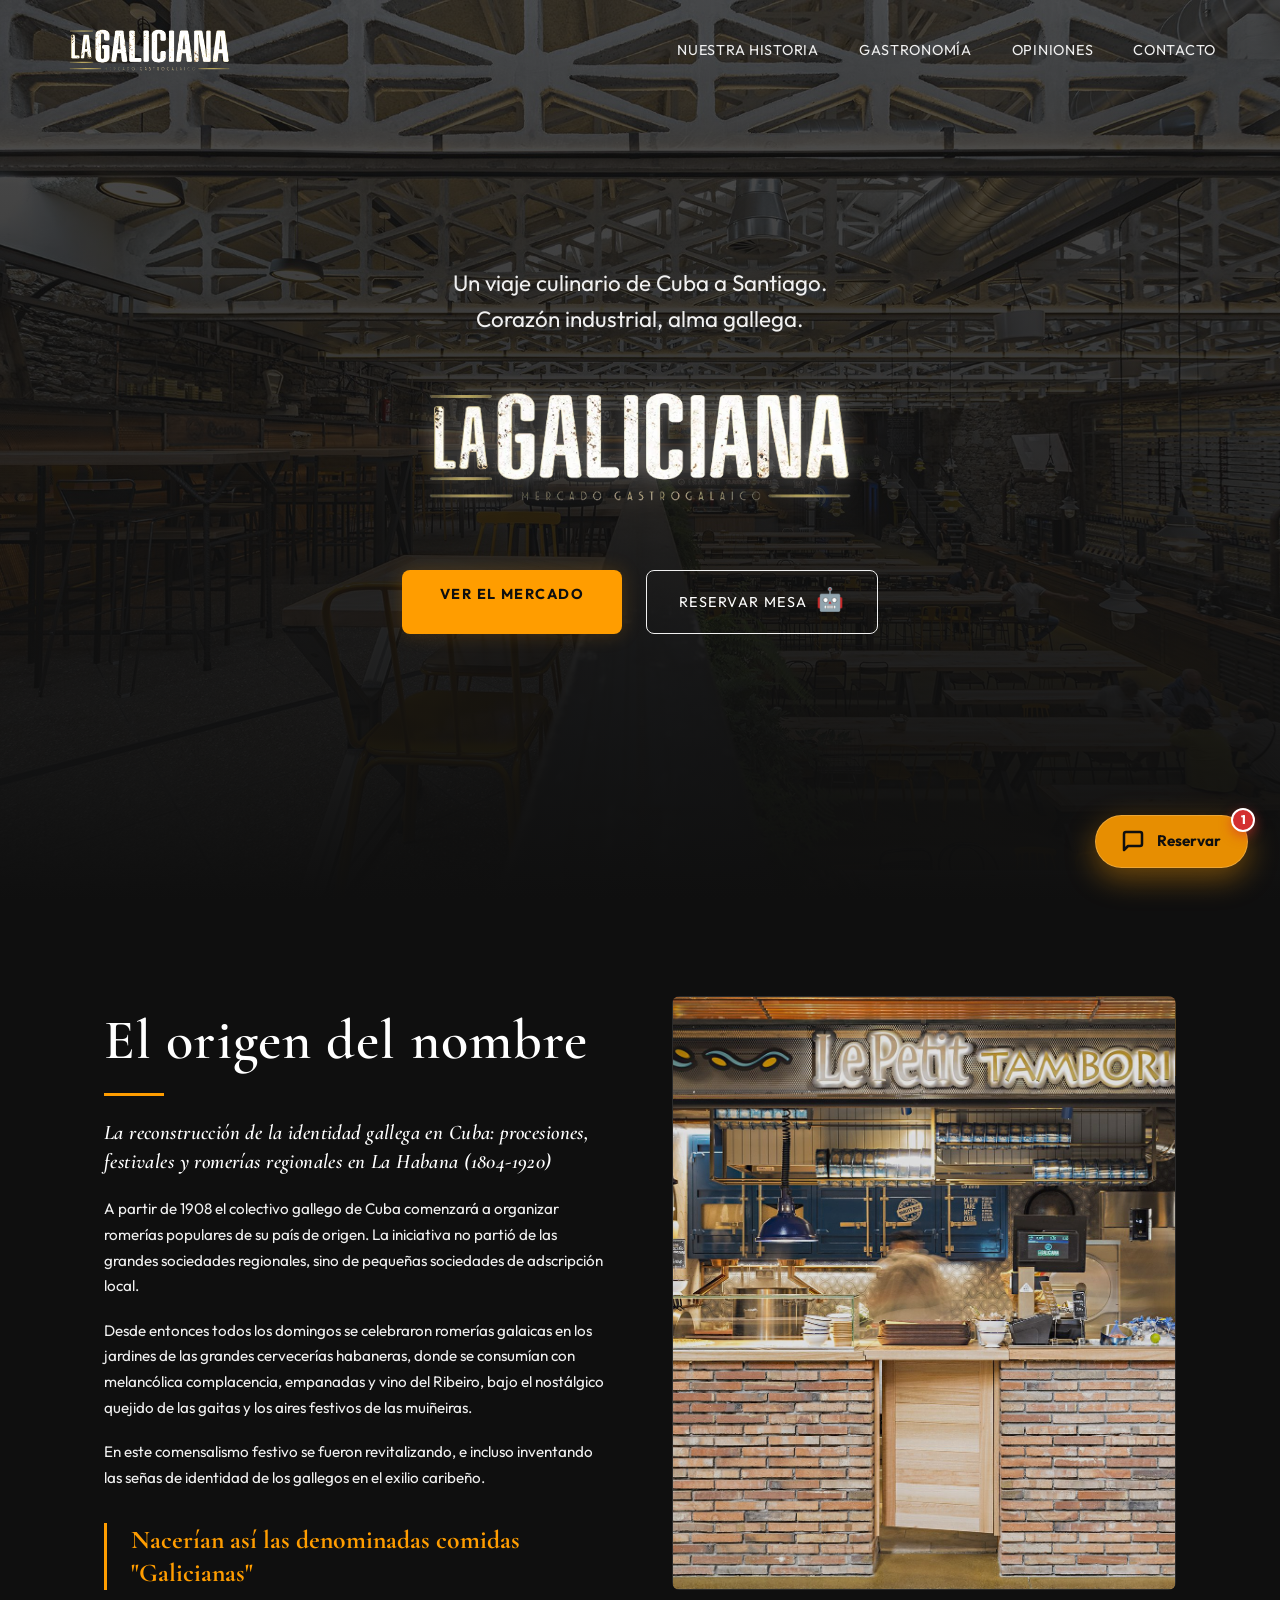
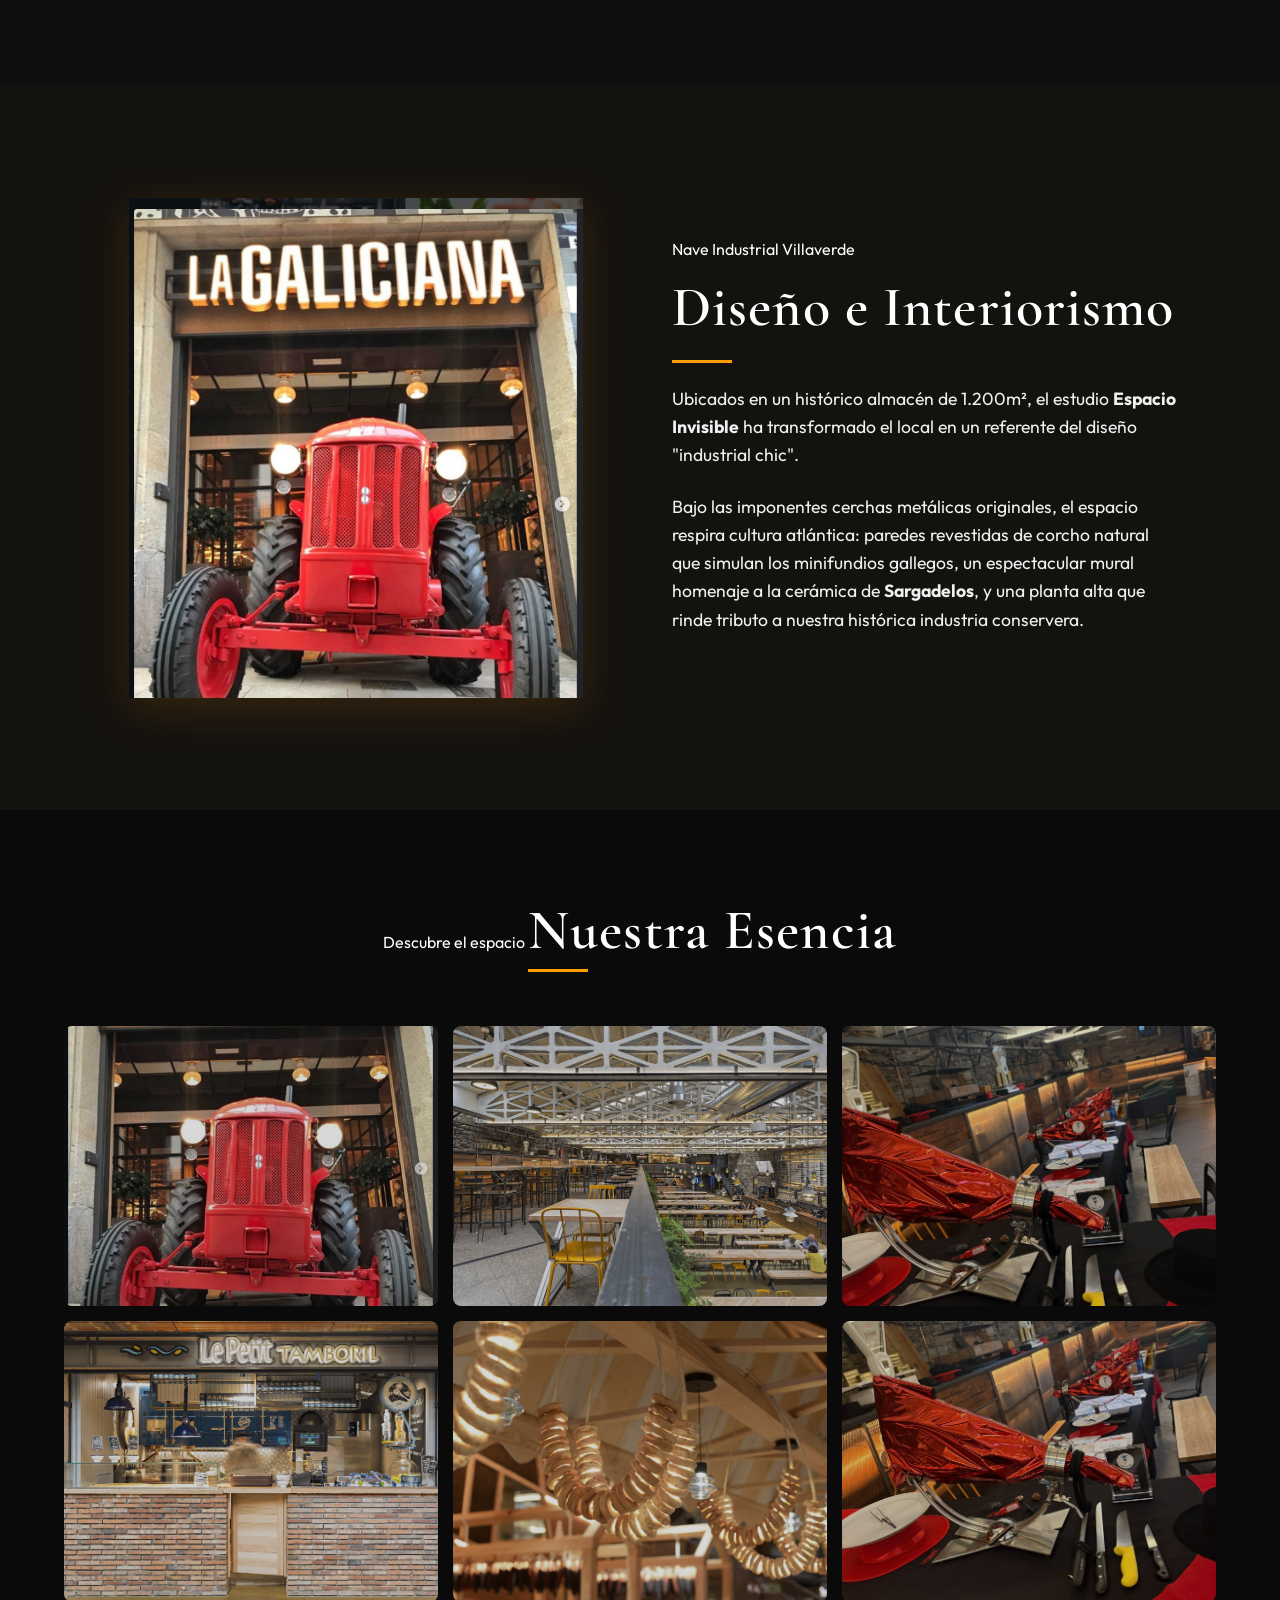
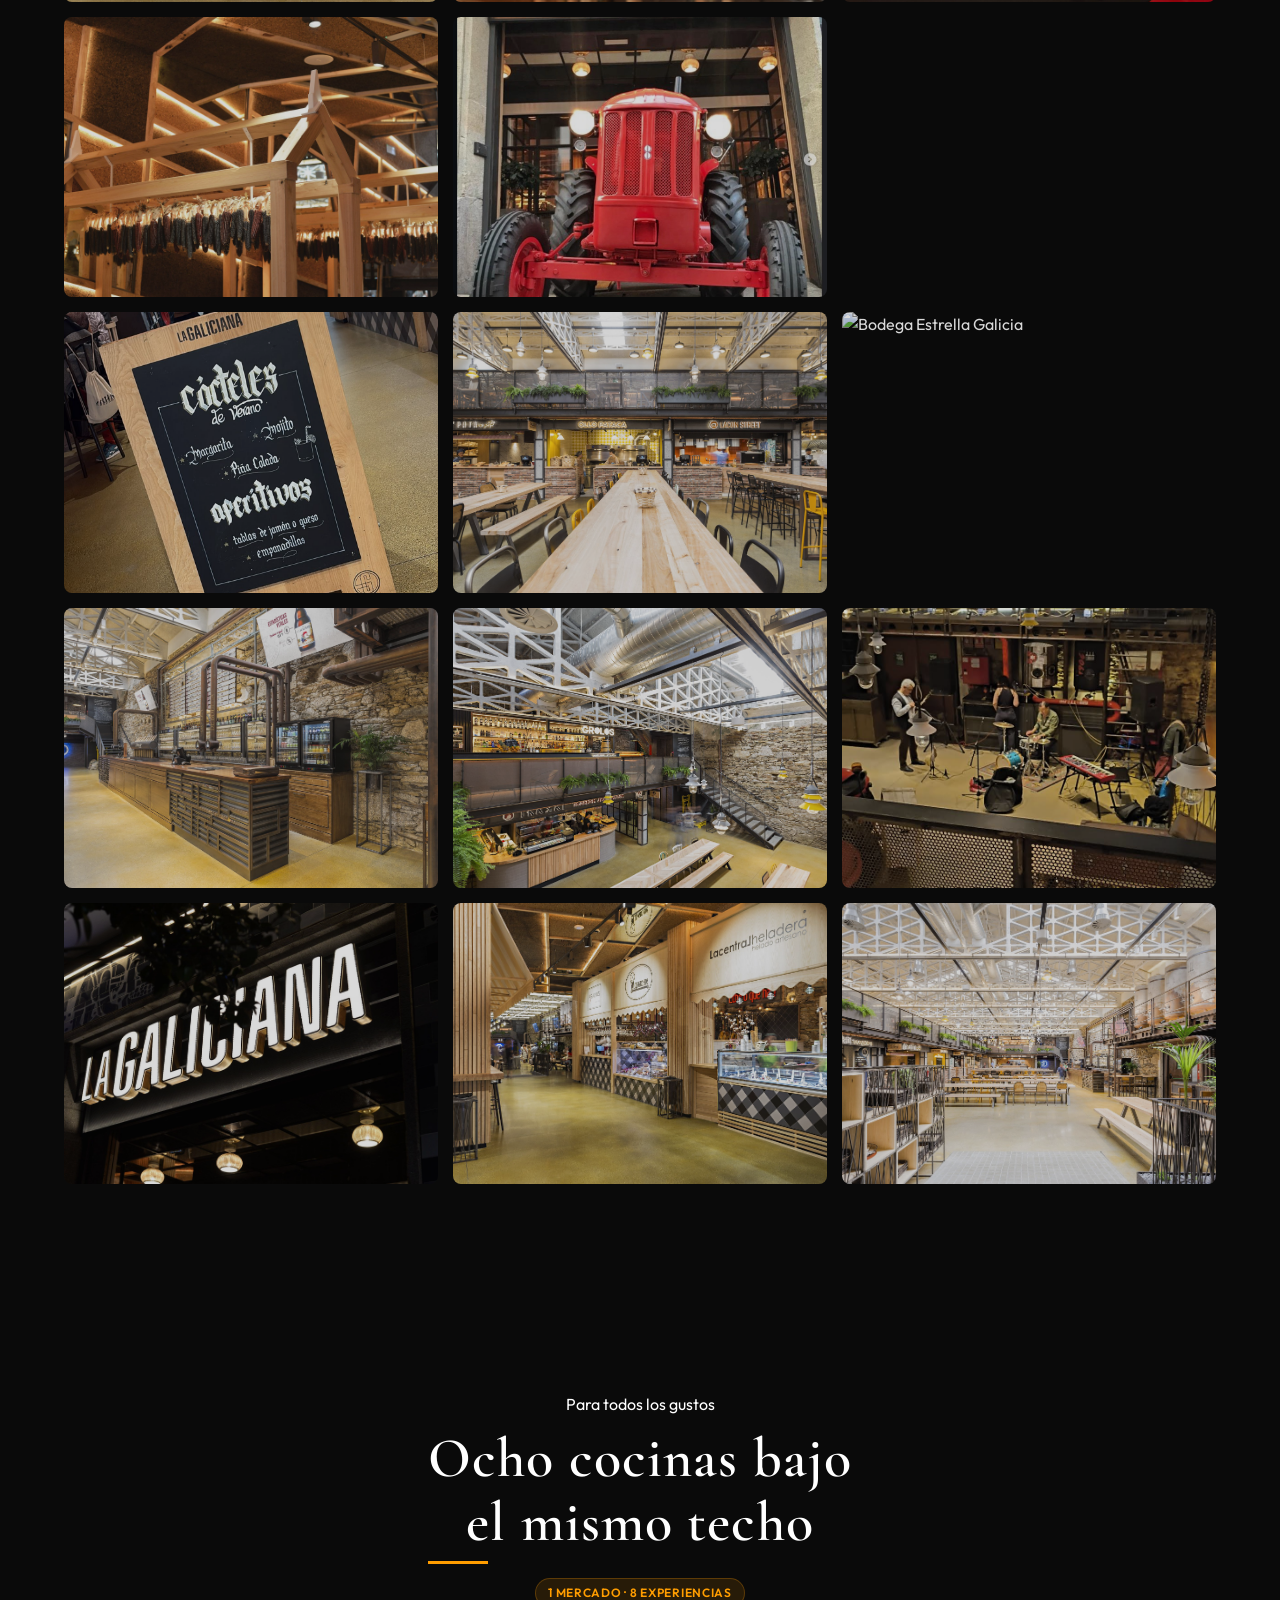
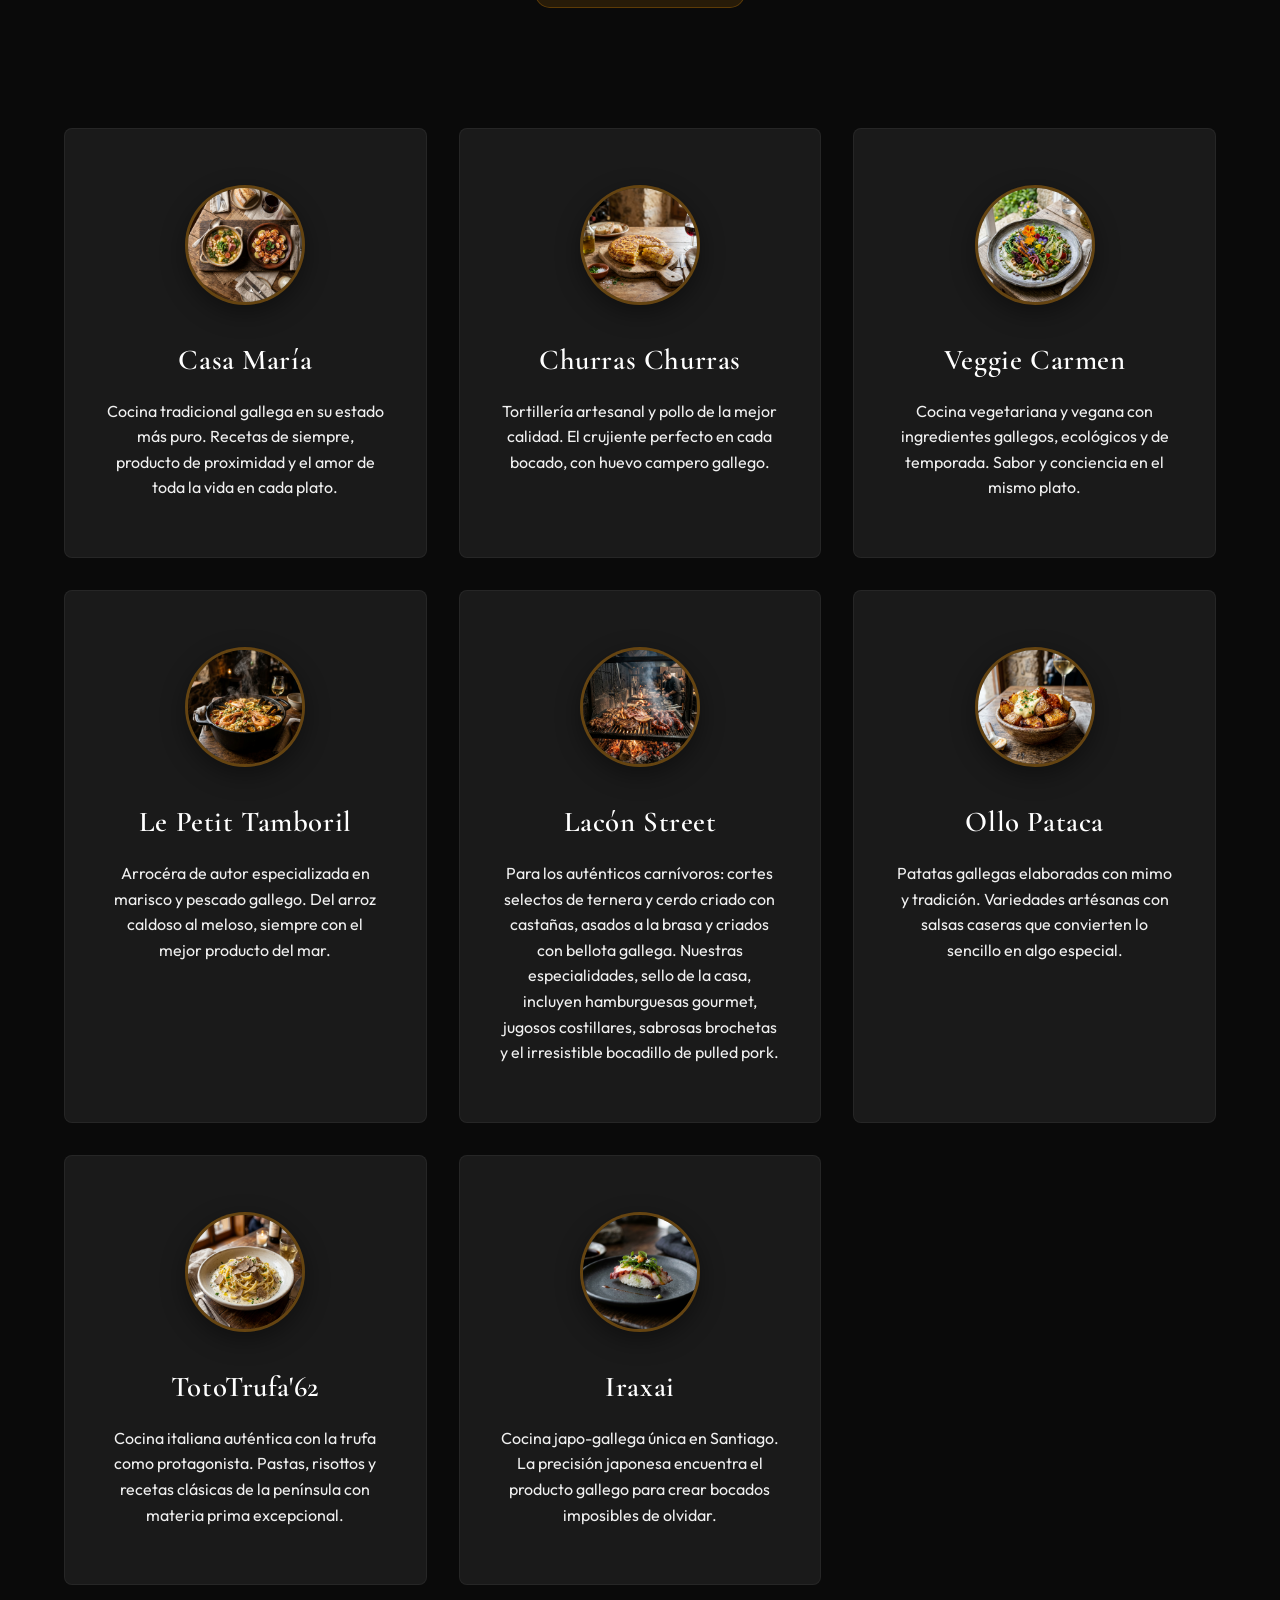
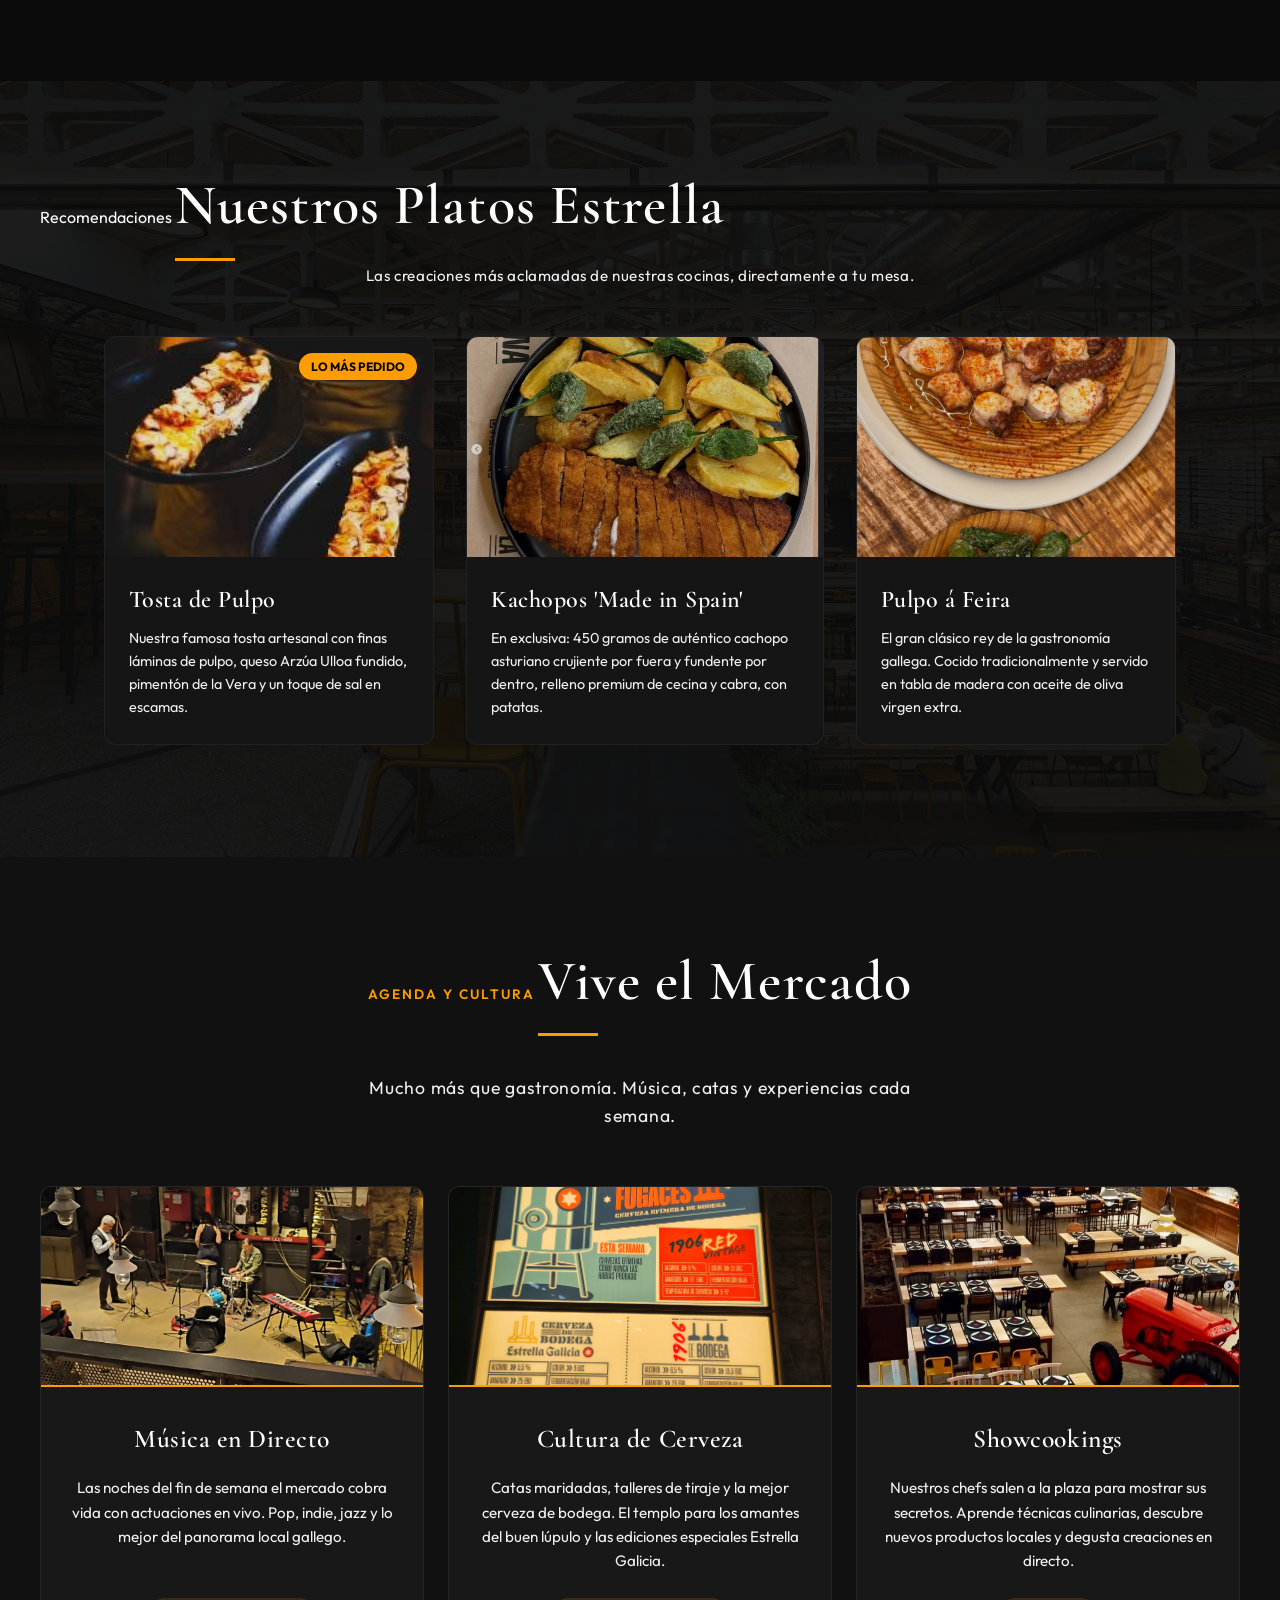
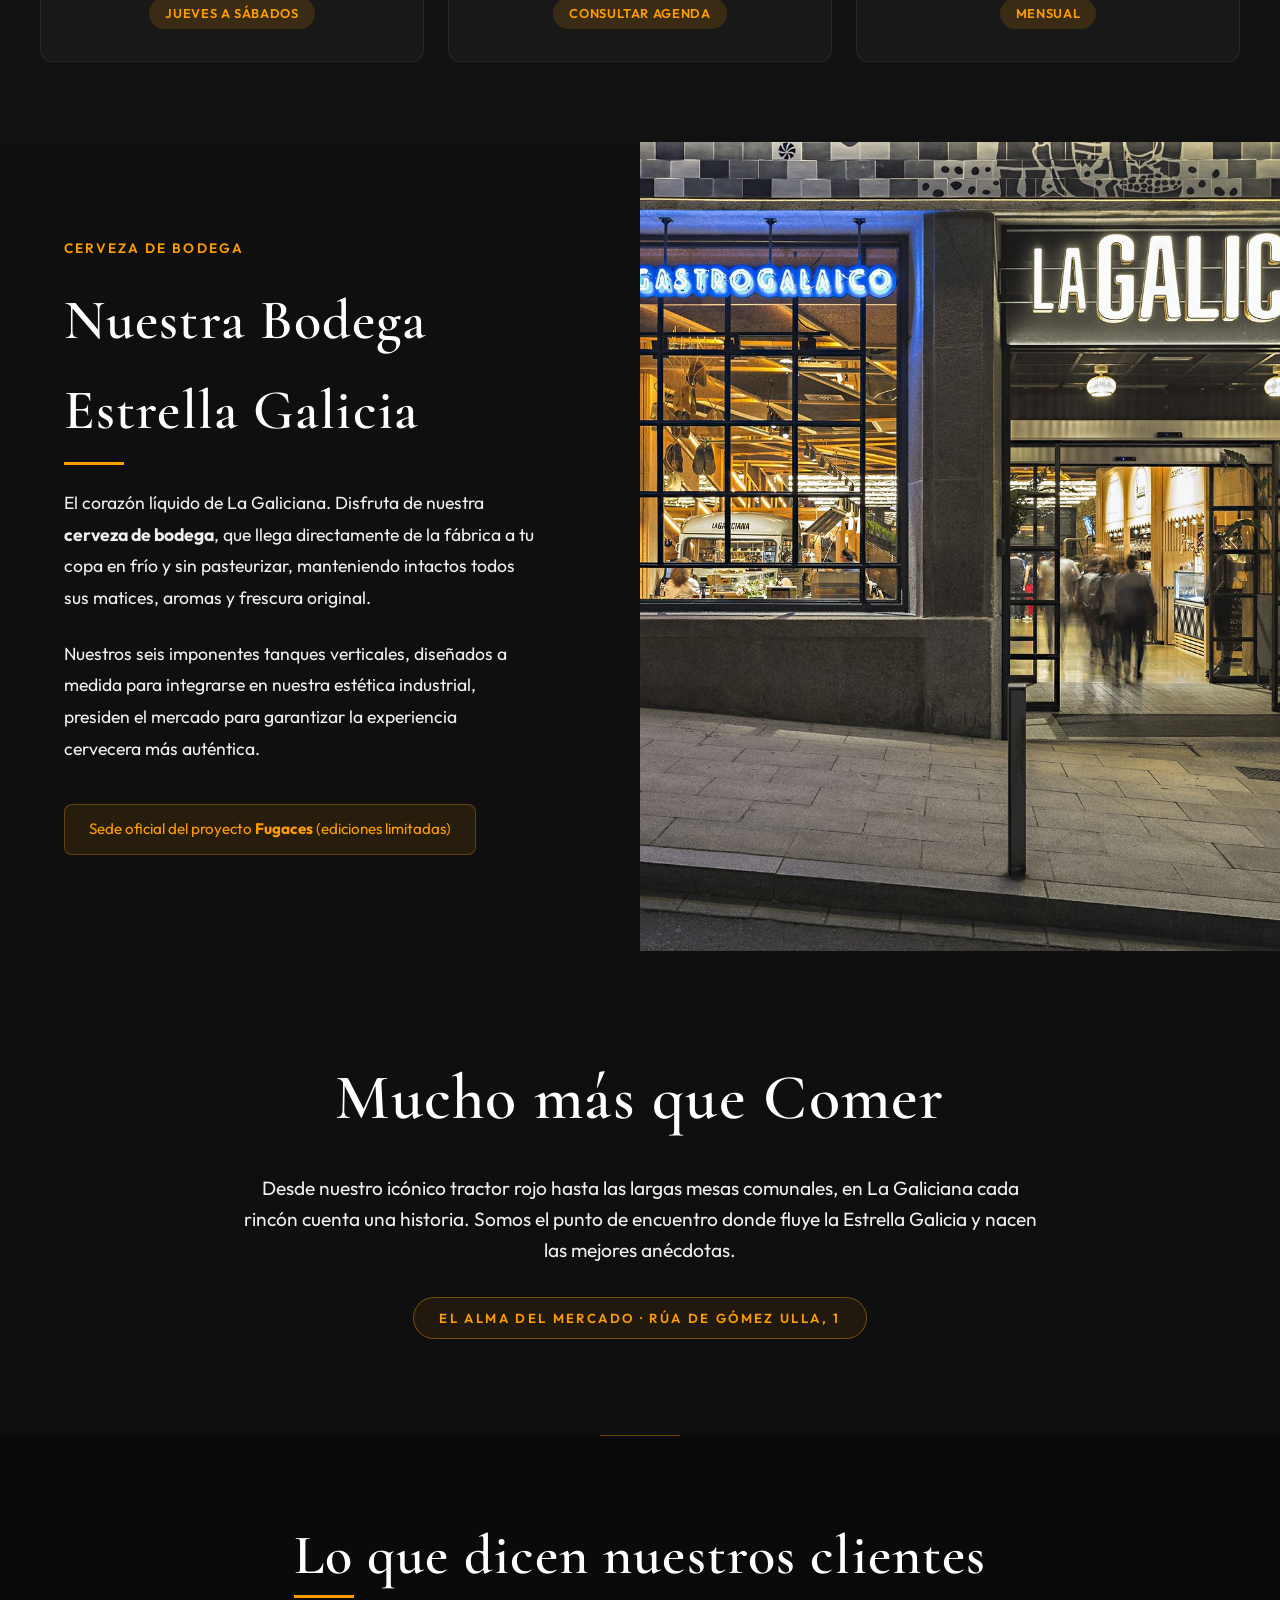
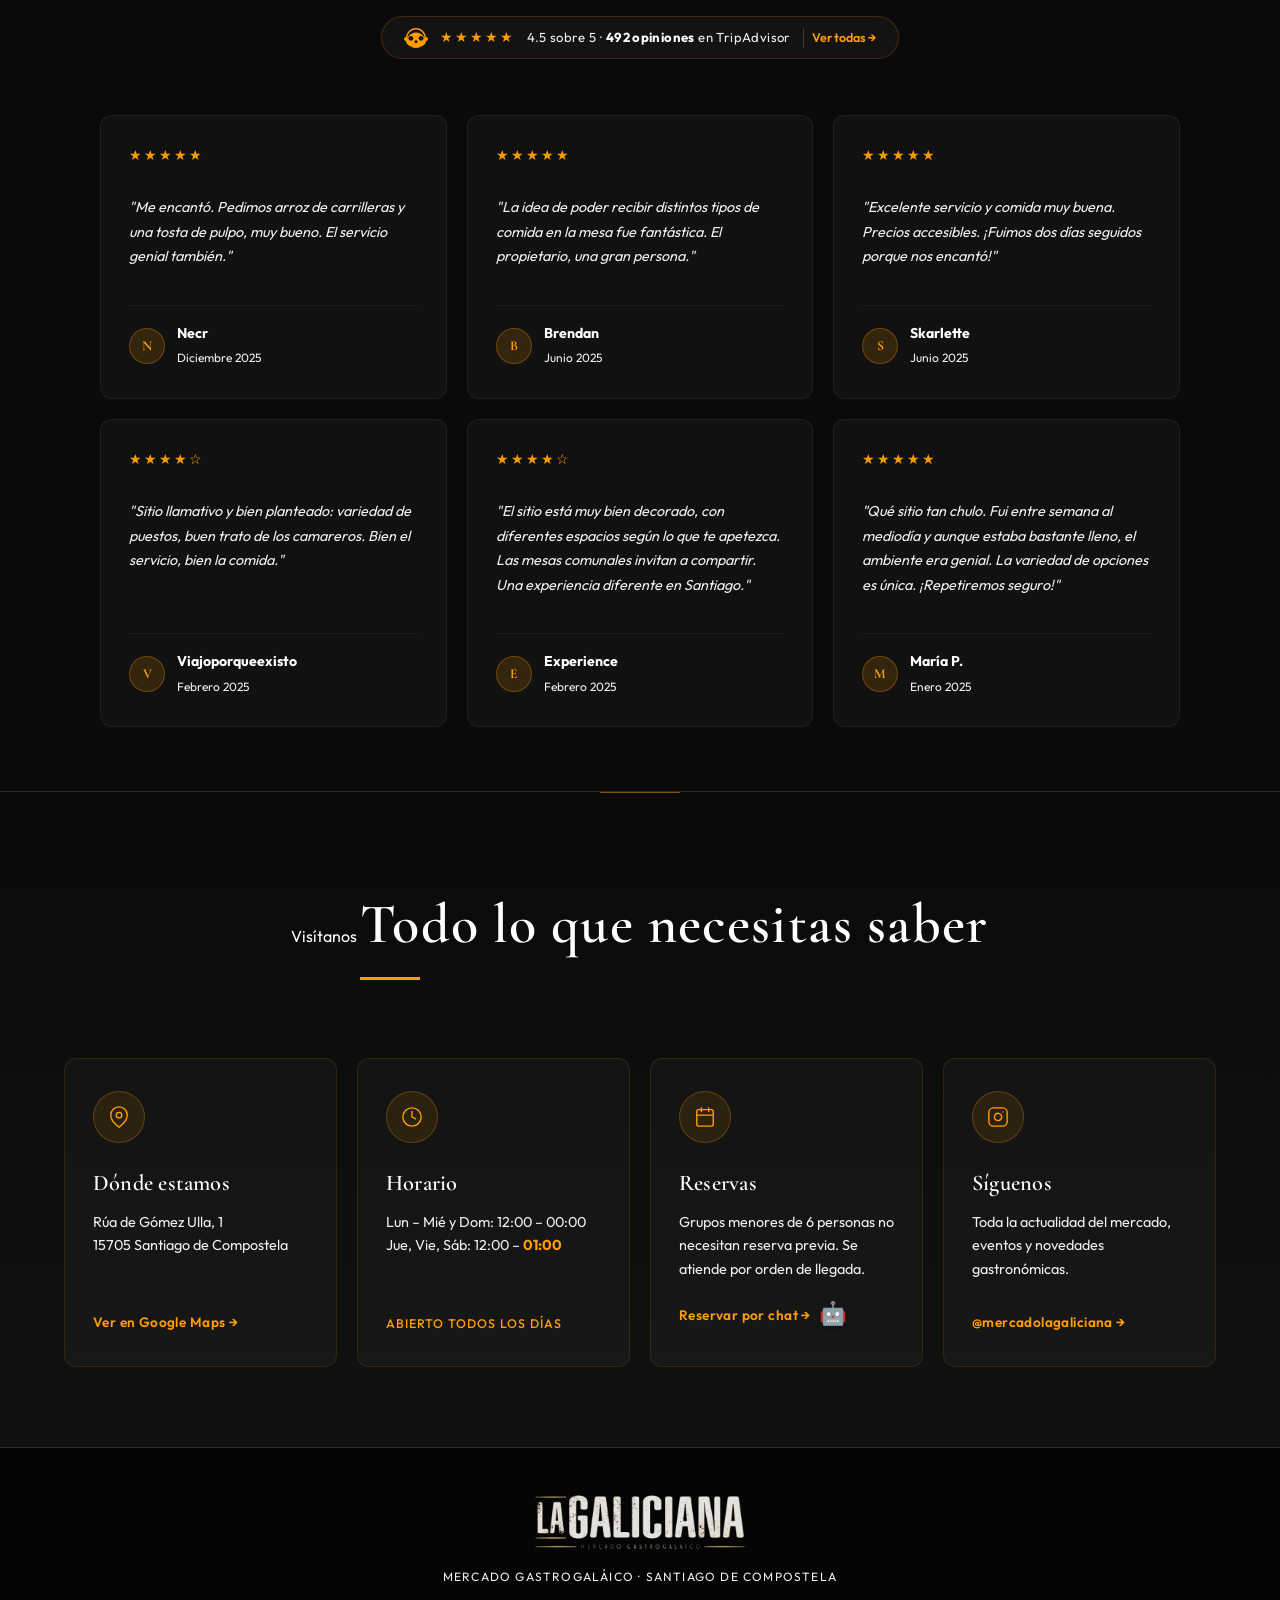
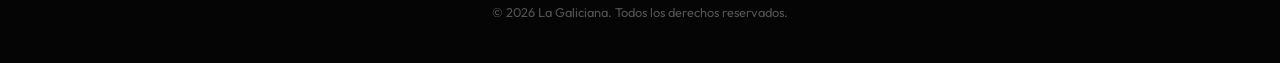
==== commit 651551fd: "Content: Updated Lacón Street description" ====
--- a/index.html
+++ b/index.html
@@ -216,8 +216,10 @@
                         <img src="assets/img/lacon-street.png" alt="Lacón Street" class="stall-img">
                     </div>
                     <h3>Lacón Street</h3>
-                    <p>Parrilladas, carnes a la brasa y hamburguesas de primera calidad. El fuego y el producto gallego
-                        en su máxima expresión.</p>
+                    <p>Para los auténticos carnívoros: cortes selectos de ternera y cerdo criado con castañas, asados a
+                        la brasa y criados con bellota gallega. Nuestras especialidades, sello de la casa, incluyen
+                        hamburguesas gourmet, jugosos costillares, sabrosas brochetas y el irresistible bocadillo de
+                        pulled pork.</p>
                 </div>
 
                 <div class="stall-card reveal">
--- a/assets/css/style.css
+++ b/assets/css/style.css
@@ -8,8 +8,8 @@
     --accent-amber: #ff9d00;
     --accent-red: #d32f2f;
     /* Tractor Red */
-    --text-primary: #f5f5f5;
-    --text-secondary: #a0a0a0;
+    --text-primary: #ffffff;
+    --text-secondary: #f0f0f0;
     --wood-warm: #a67c52;
     --metal-dark: #2d2d2d;
 
@@ -654,7 +654,7 @@
 .mobile-nav a {
     font-size: 1.25rem;
     font-family: 'Cormorant Garamond', serif;
-    color: #f5f5f5;
+    color: var(--text-primary);
     letter-spacing: 0.05em;
     padding: 0.4rem 0;
     border-bottom: 1px solid rgba(255, 255, 255, 0.05);
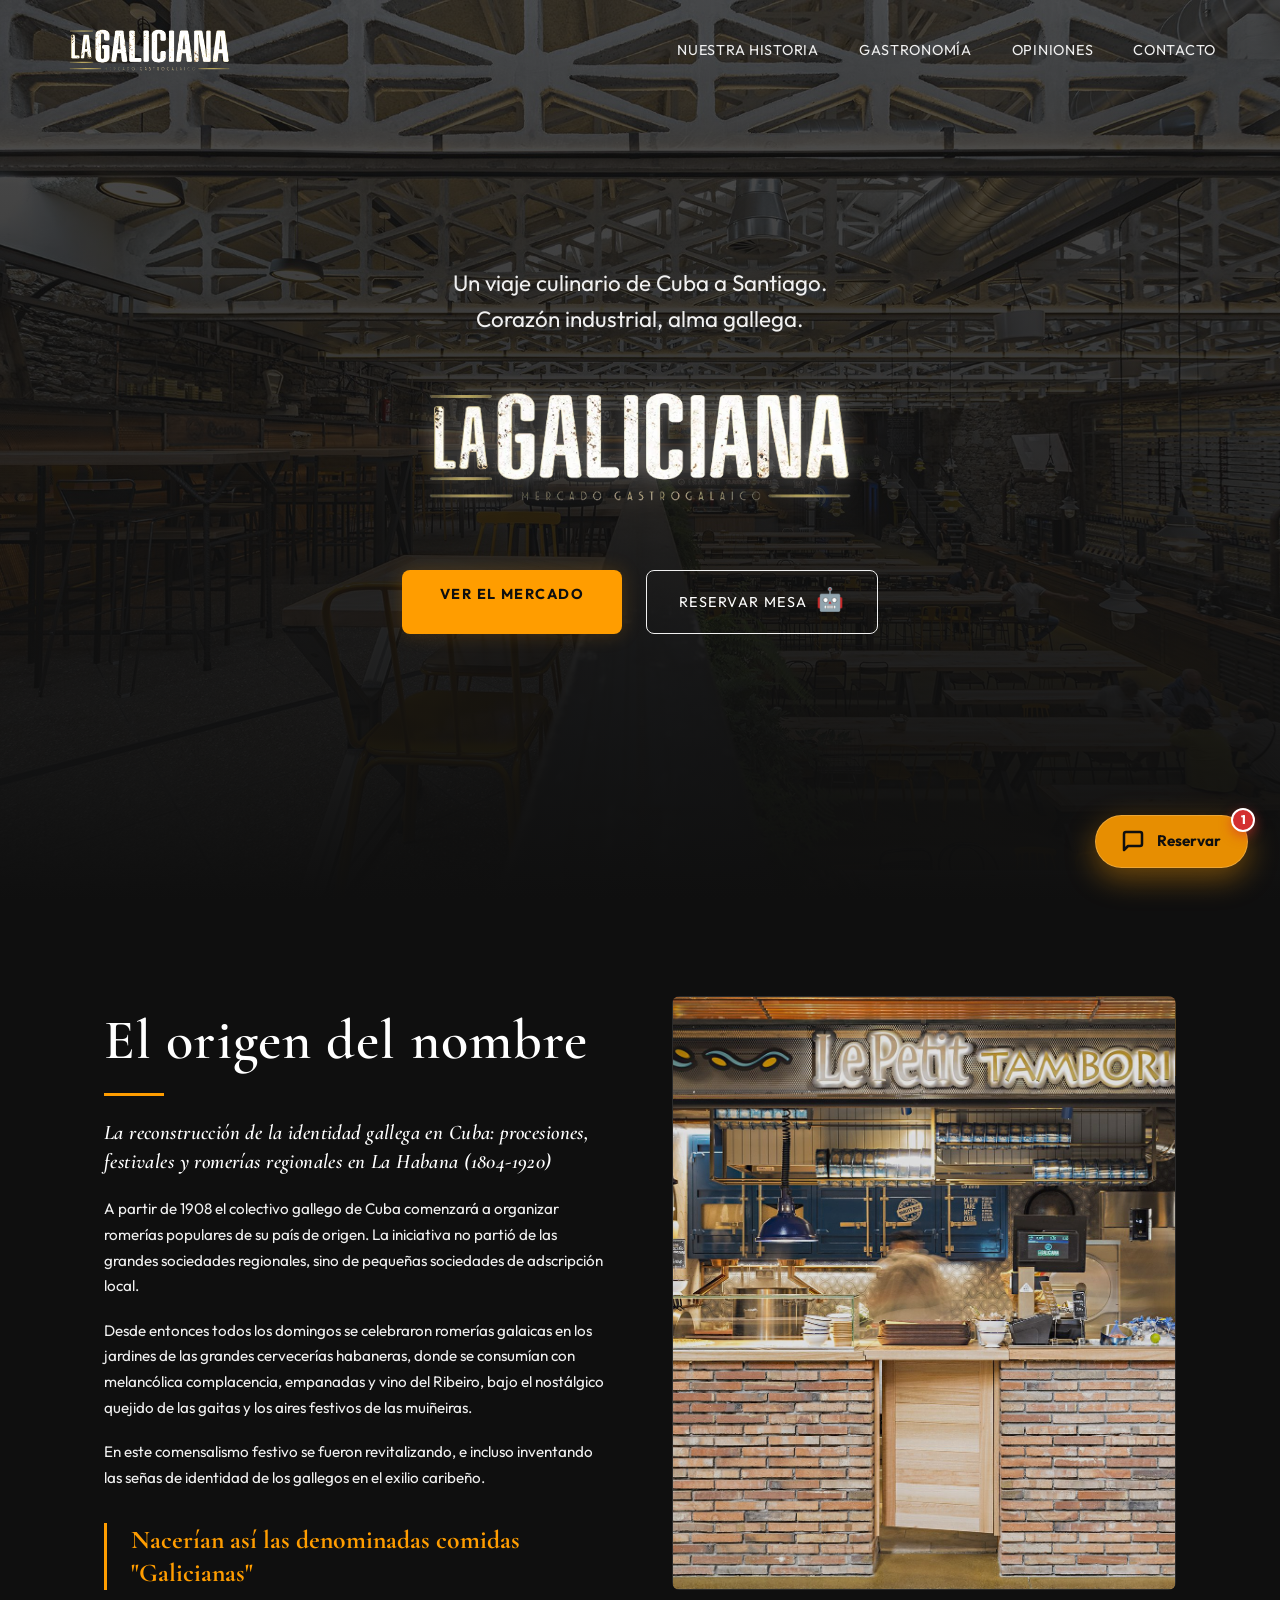
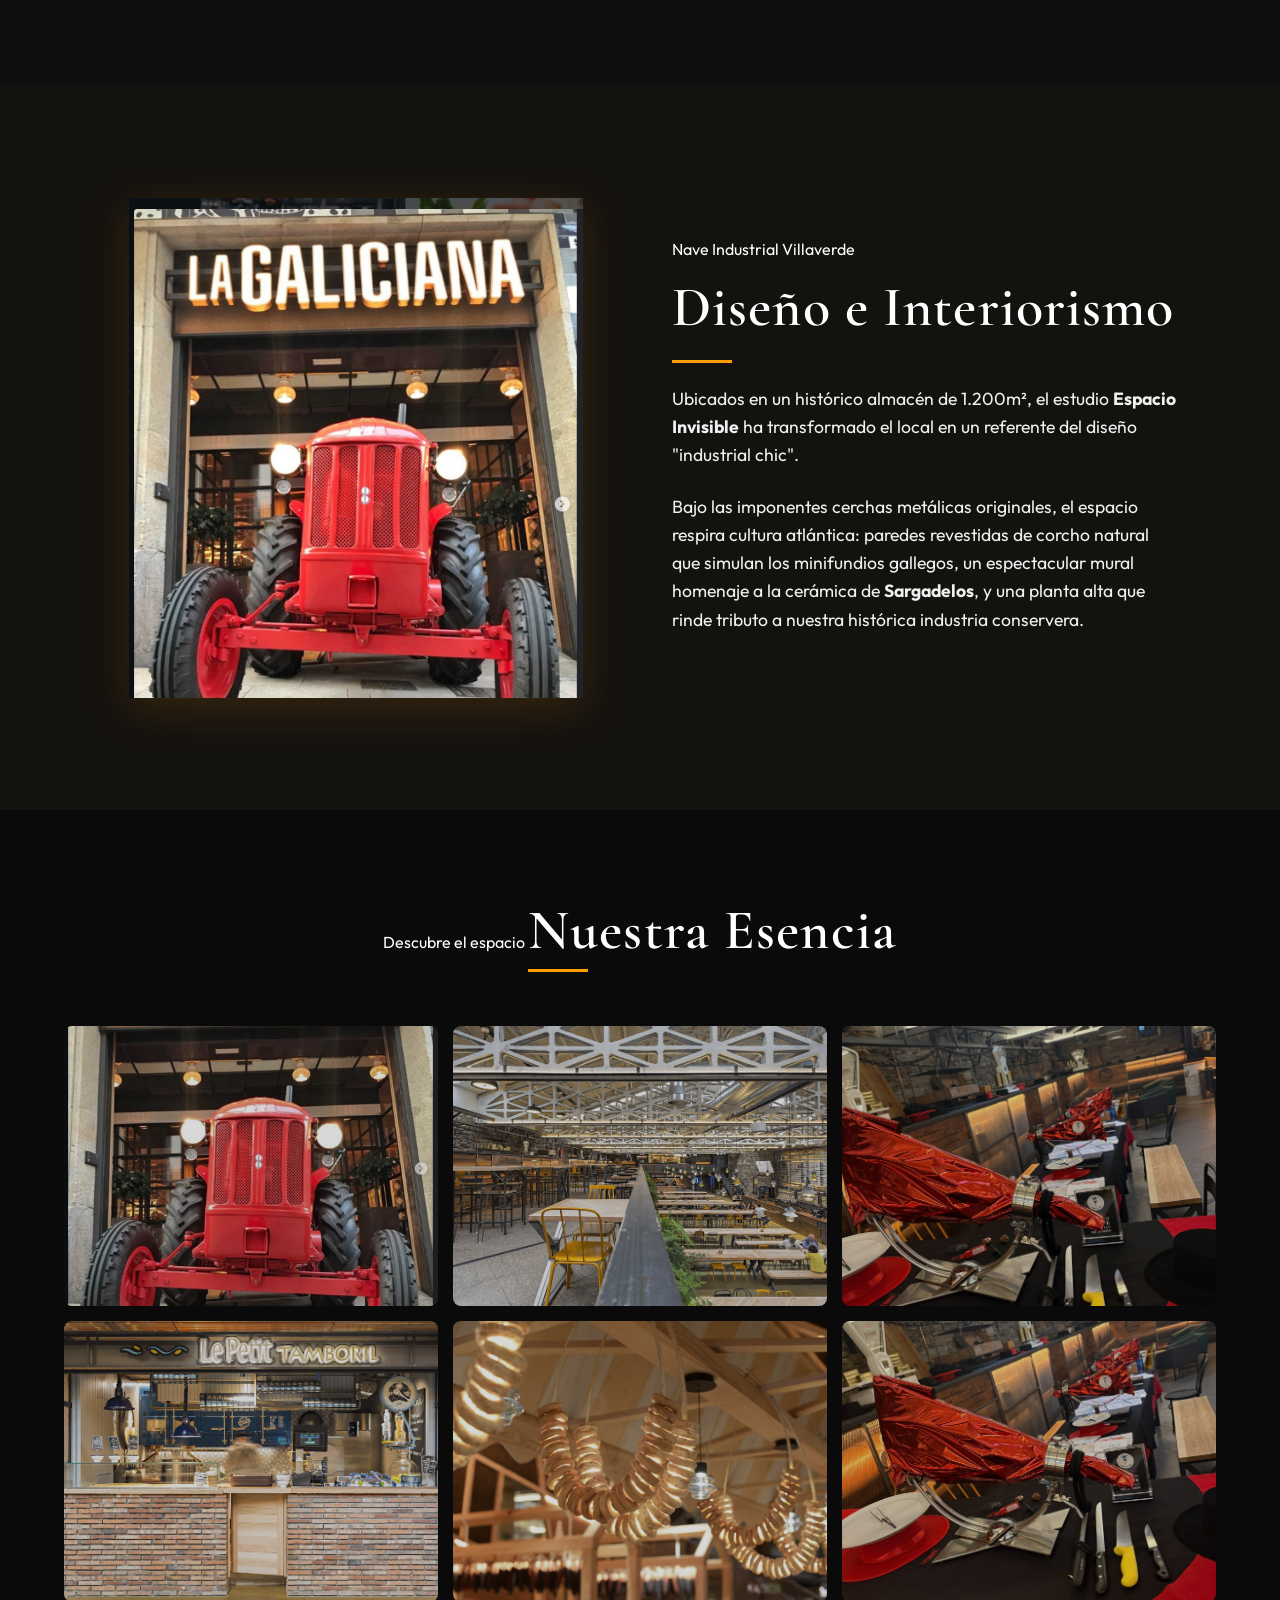
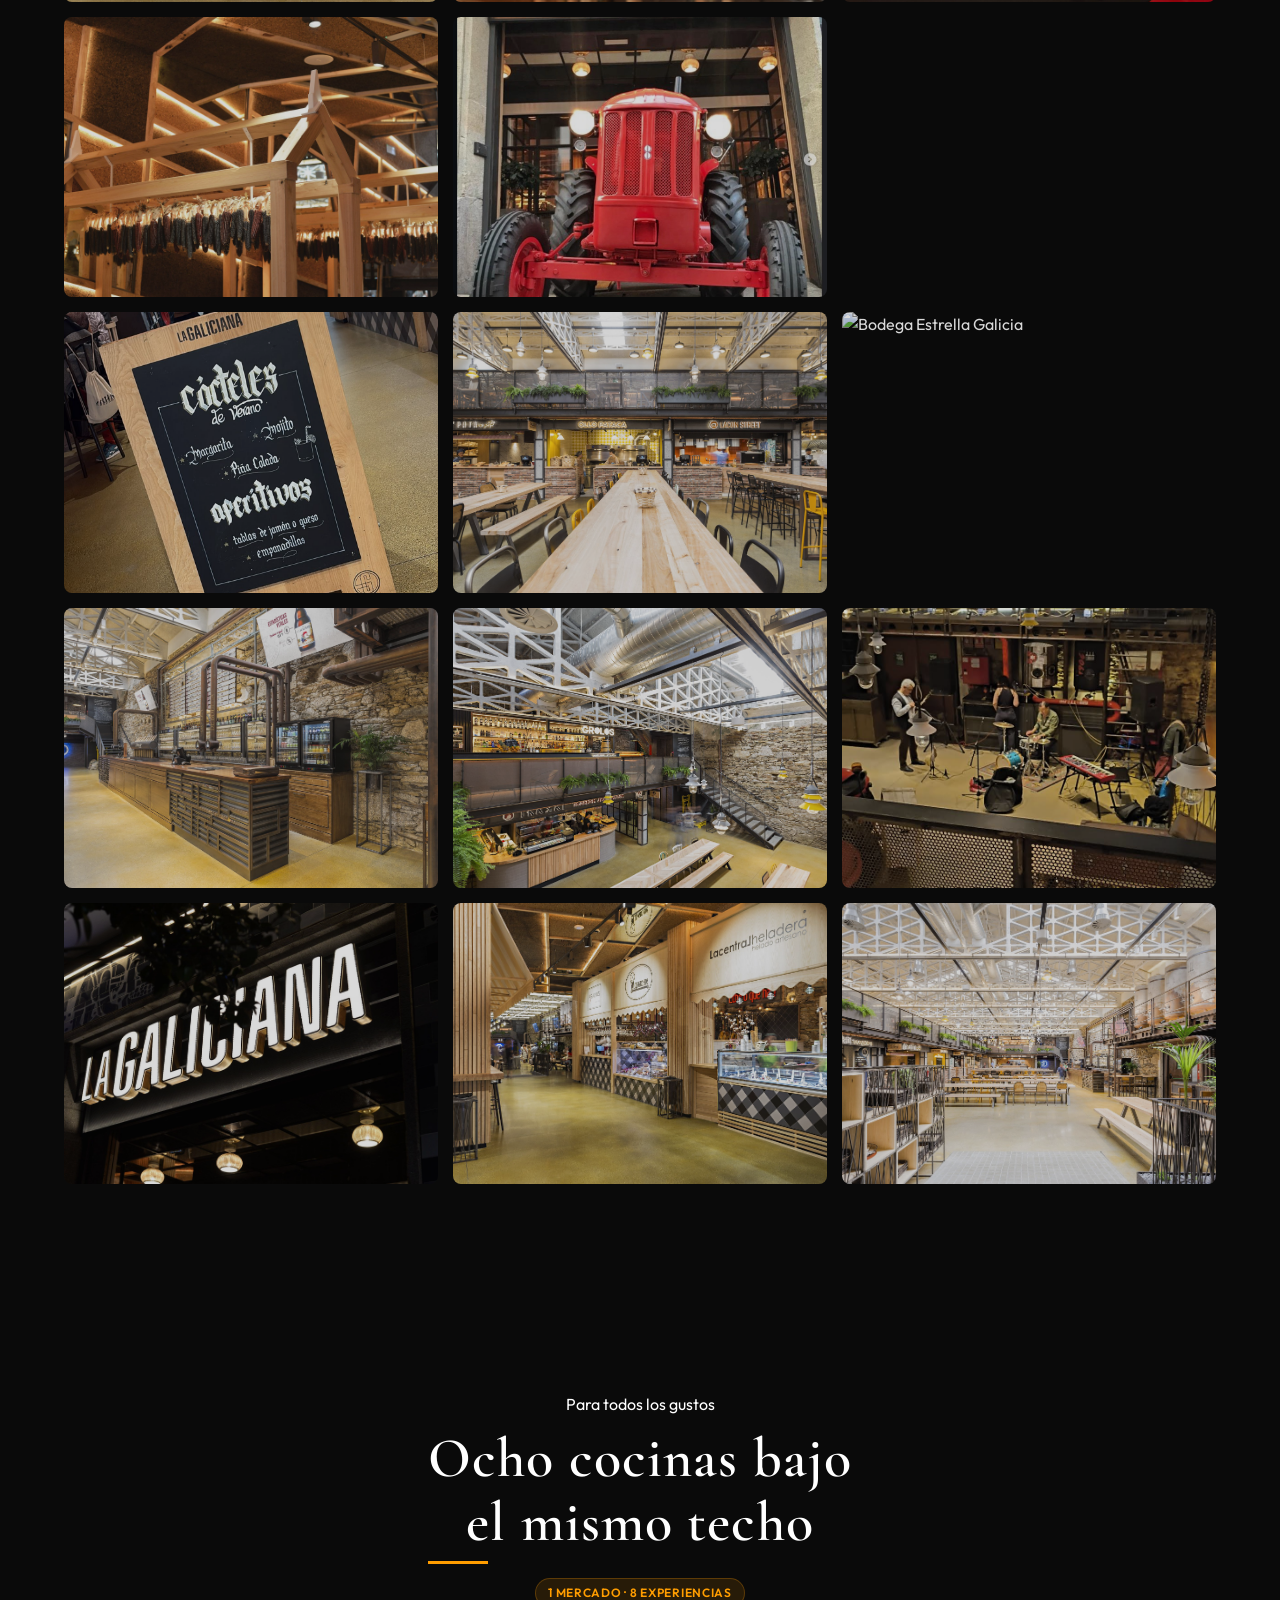
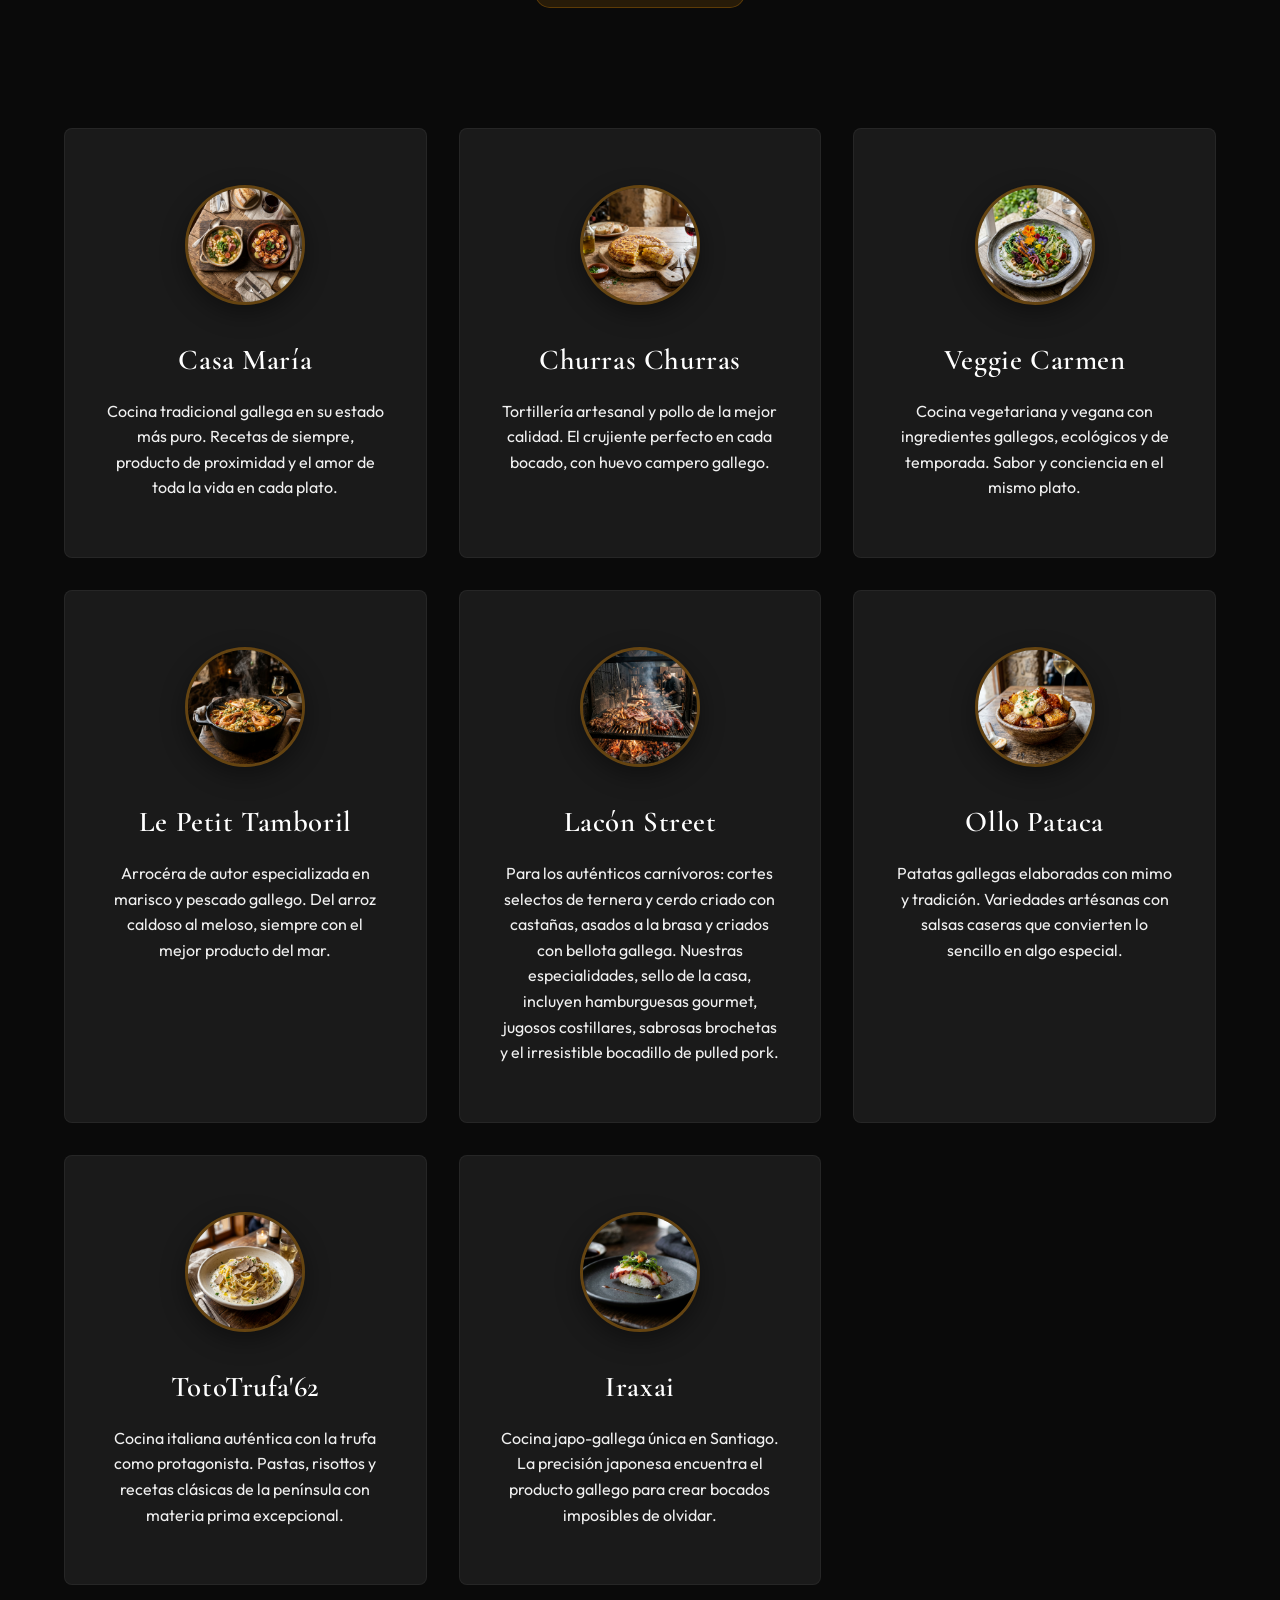
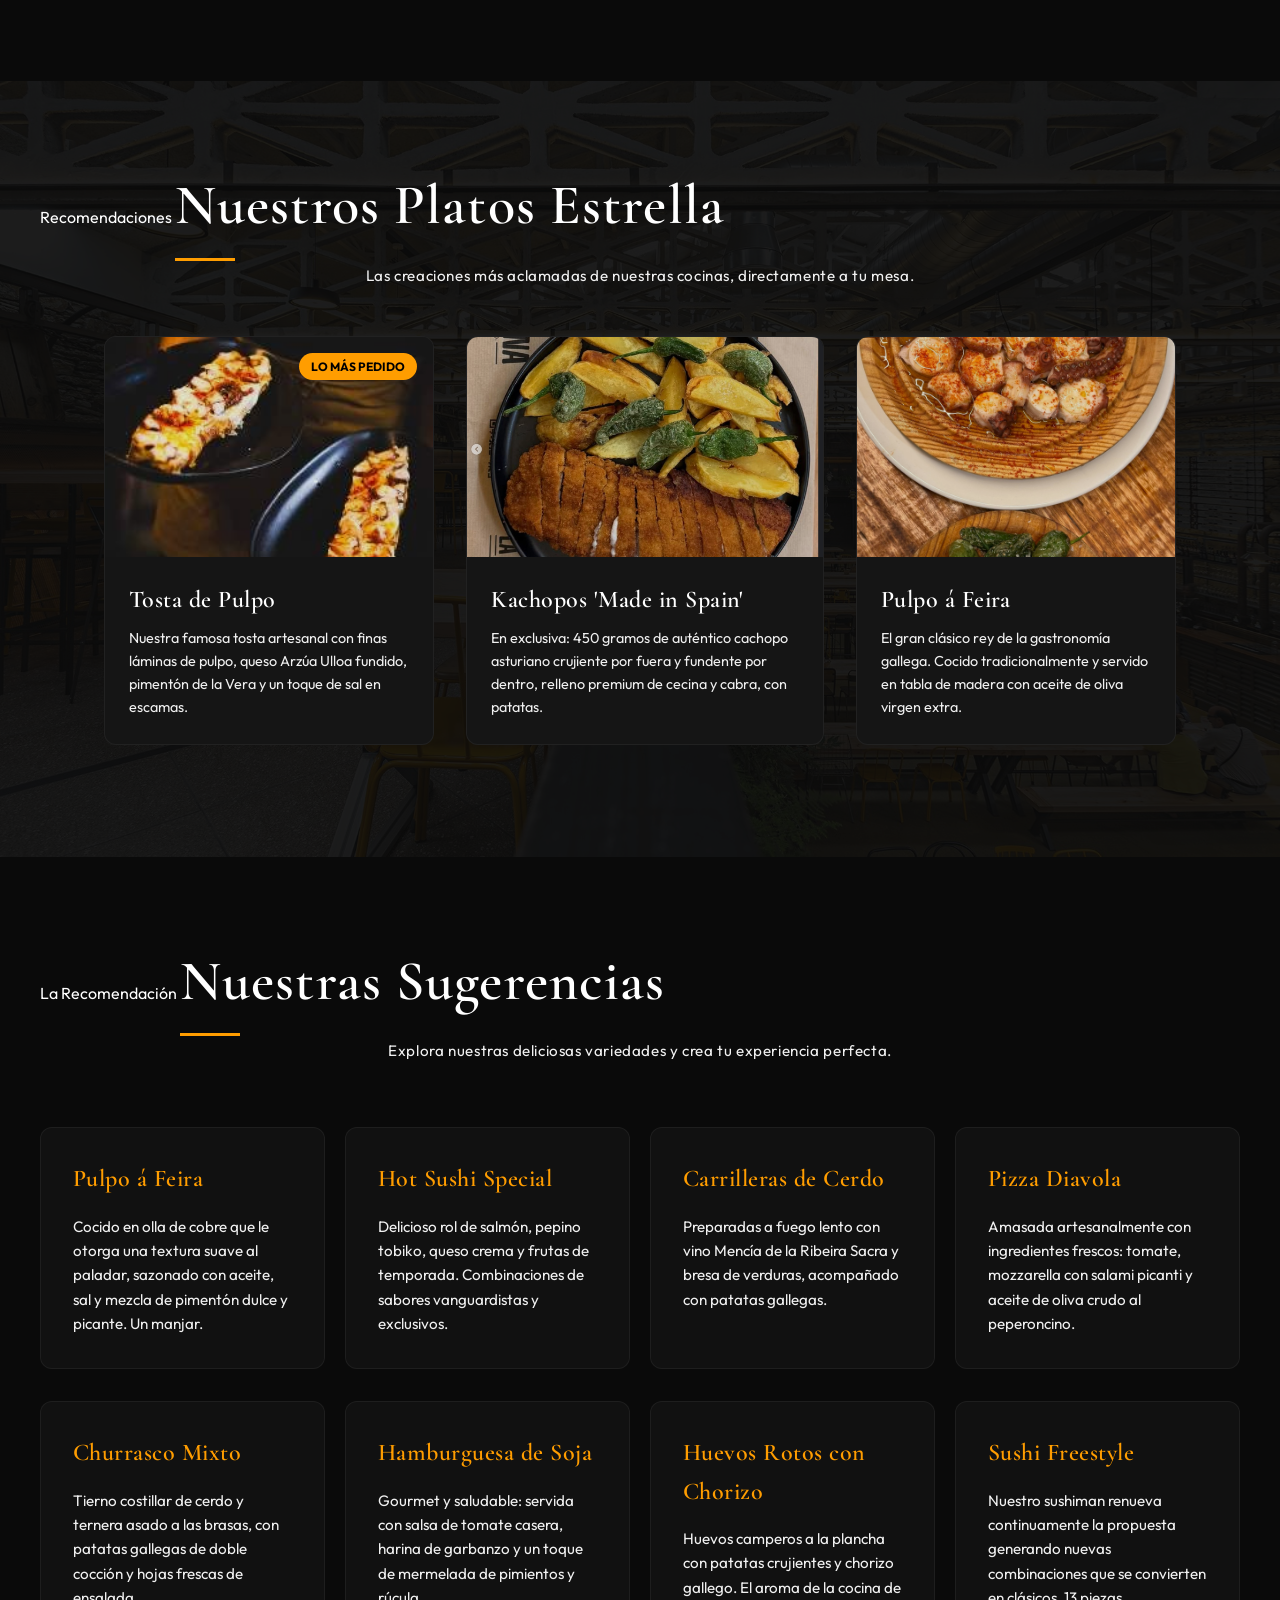
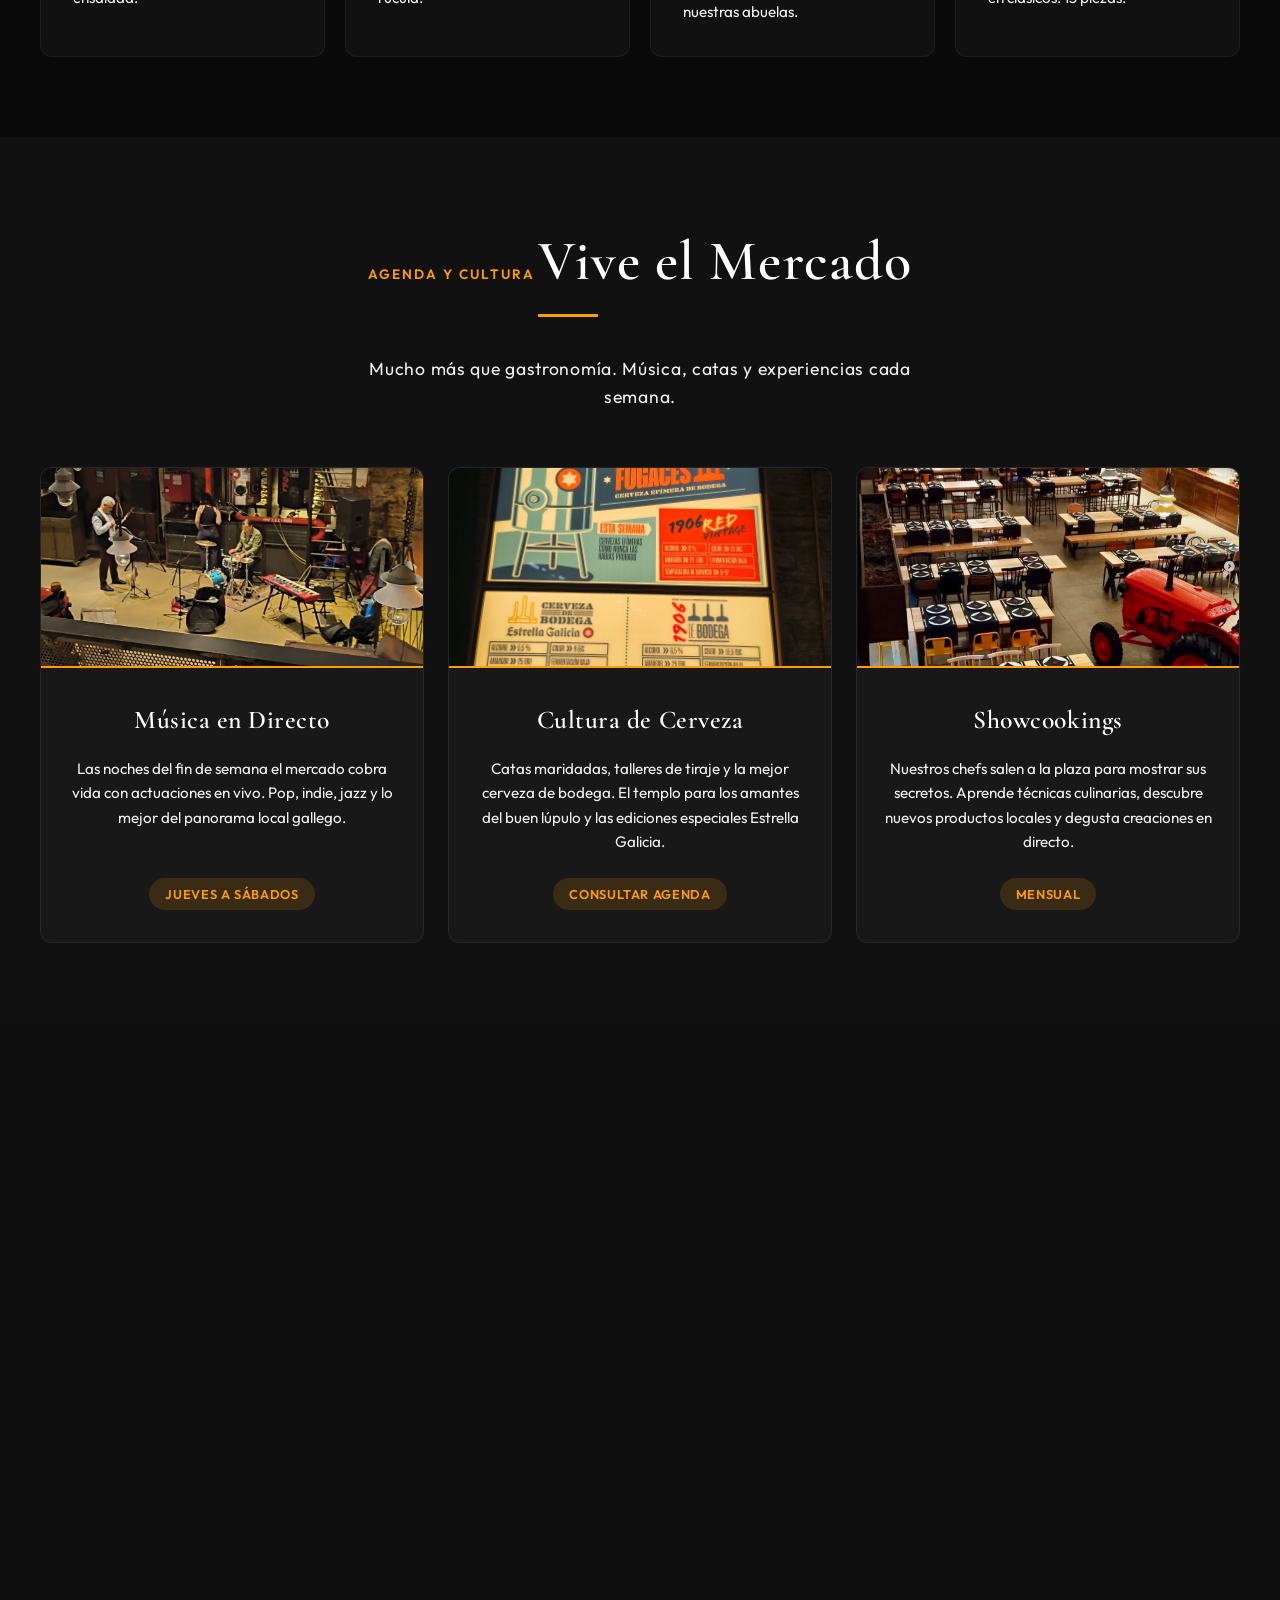
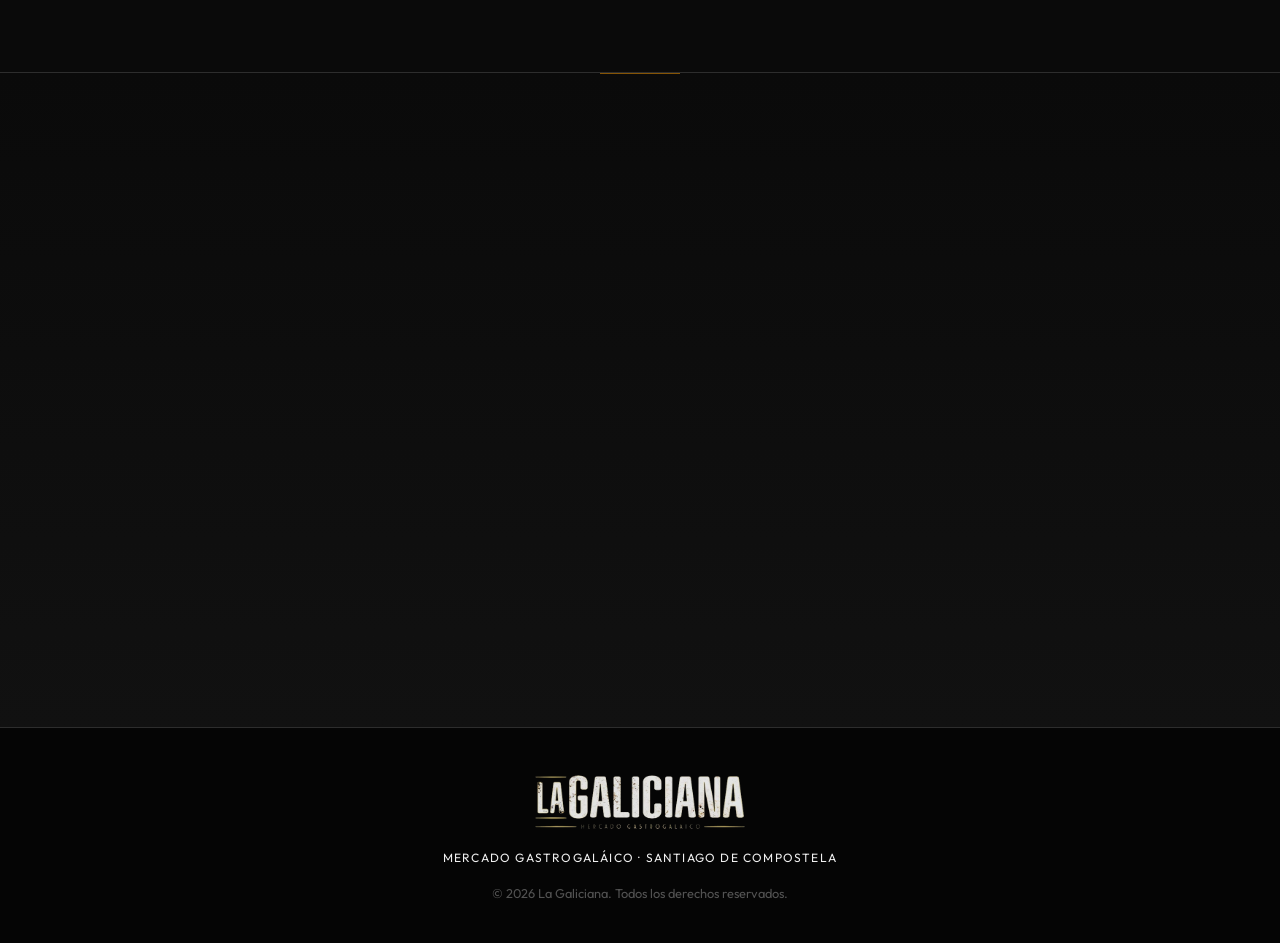
==== commit bfe3caab: "Feature: Full implementation of Sugerencias section from official website" ====
--- a/index.html
+++ b/index.html
@@ -348,6 +348,84 @@
             }
         </style>
     </section>
+
+    <!-- Sugerencias Section -->
+    <section id="sugerencias" class="reveal" style="padding: 5rem 0; background: #0a0a0a;">
+        <div class="container">
+            <div class="sugerencias-header text-center" style="margin-bottom: 4rem;">
+                <span class="section-eyebrow">La Recomendación</span>
+                <h2 class="section-title">Nuestras <span class="text-accent">Sugerencias</span></h2>
+                <p class="section-subtitle">Explora nuestras deliciosas variedades y crea tu experiencia perfecta.
+                </p>
+            </div>
+
+            <div class="sugerencias-grid">
+                <!-- Fila 1 de Sugerencias -->
+                <div class="sugerencias-row reveal">
+                    <div class="sugerencia-card">
+                        <div class="sugerencia-content">
+                            <h3>Pulpo á Feira</h3>
+                            <p>Cocido en olla de cobre que le otorga una textura suave al paladar, sazonado con aceite,
+                                sal y mezcla de pimentón dulce y picante. Un manjar.</p>
+                        </div>
+                    </div>
+                    <div class="sugerencia-card">
+                        <div class="sugerencia-content">
+                            <h3>Hot Sushi Special</h3>
+                            <p>Delicioso rol de salmón, pepino tobiko, queso crema y frutas de temporada. Combinaciones
+                                de sabores vanguardistas y exclusivos.</p>
+                        </div>
+                    </div>
+                    <div class="sugerencia-card">
+                        <div class="sugerencia-content">
+                            <h3>Carrilleras de Cerdo</h3>
+                            <p>Preparadas a fuego lento con vino Mencía de la Ribeira Sacra y bresa de verduras,
+                                acompañado con patatas gallegas.</p>
+                        </div>
+                    </div>
+                    <div class="sugerencia-card">
+                        <div class="sugerencia-content">
+                            <h3> Pizza Diavola</h3>
+                            <p>Amasada artesanalmente con ingredientes frescos: tomate, mozzarella con salami picanti y
+                                aceite de oliva crudo al peperoncino.</p>
+                        </div>
+                    </div>
+                </div>
+
+                <!-- Fila 2 de Sugerencias -->
+                <div class="sugerencias-row reveal" style="margin-top: 2rem;">
+                    <div class="sugerencia-card">
+                        <div class="sugerencia-content">
+                            <h3>Churrasco Mixto</h3>
+                            <p>Tierno costillar de cerdo y ternera asado a las brasas, con patatas gallegas de doble
+                                cocción y hojas frescas de ensalada.</p>
+                        </div>
+                    </div>
+                    <div class="sugerencia-card">
+                        <div class="sugerencia-content">
+                            <h3> Hamburguesa de Soja</h3>
+                            <p>Gourmet y saludable: servida con salsa de tomate casera, harina de garbanzo y un toque de
+                                mermelada de pimientos y rúcula.</p>
+                        </div>
+                    </div>
+                    <div class="sugerencia-card">
+                        <div class="sugerencia-content">
+                            <h3>Huevos Rotos con Chorizo</h3>
+                            <p>Huevos camperos a la plancha con patatas crujientes y chorizo gallego. El aroma de la
+                                cocina de nuestras abuelas.</p>
+                        </div>
+                    </div>
+                    <div class="sugerencia-card">
+                        <div class="sugerencia-content">
+                            <h3>Sushi Freestyle</h3>
+                            <p>Nuestro sushiman renueva continuamente la propuesta generando nuevas combinaciones que se
+                                convierten en clásicos. 13 piezas.</p>
+                        </div>
+                    </div>
+                </div>
+            </div>
+        </div>
+    </section>
     <section id="eventos" class="reveal">
         <div class="eventos-header">
             <span class="section-eyebrow">Agenda y Cultura</span>
--- a/assets/css/style.css
+++ b/assets/css/style.css
@@ -1635,6 +1635,68 @@
     }
 }
 
+/* ── SUGERENCIAS SECTION ─────── */
+#sugerencias {
+    position: relative;
+    overflow: hidden;
+}
+
+.sugerencias-row {
+    display: grid;
+    grid-template-columns: repeat(4, 1fr);
+    gap: 20px;
+}
+
+.sugerencia-card {
+    background: rgba(255, 255, 255, 0.03);
+    border: 1px solid rgba(255, 255, 255, 0.05);
+    padding: 2rem;
+    border-radius: 12px;
+    transition: all 0.3s ease;
+    height: 100%;
+}
+
+.sugerencia-card:hover {
+    background: rgba(255, 157, 0, 0.05);
+    border-color: var(--accent-amber);
+    transform: translateY(-5px);
+}
+
+.sugerencia-card h3 {
+    color: var(--accent-amber);
+    font-size: 1.5rem;
+    margin-bottom: 1rem;
+    font-family: 'Cormorant Garamond', serif;
+}
+
+.sugerencia-card p {
+    color: var(--text-secondary);
+    font-size: 0.95rem;
+    line-height: 1.6;
+}
+
+@media (max-width: 768px) {
+    .sugerencias-row {
+        display: flex;
+        overflow-x: auto;
+        scroll-snap-type: x mandatory;
+        gap: 15px;
+        padding-bottom: 1rem;
+        -ms-overflow-style: none;
+        scrollbar-width: none;
+    }
+
+    .sugerencias-row::-webkit-scrollbar {
+        display: none;
+    }
+
+    .sugerencia-card {
+        flex: 0 0 75vw;
+        scroll-snap-align: start;
+        padding: 1.5rem;
+    }
+}
+
 /* ── Jumping Robot Animation ──────────────── */
 /* ── EVENTOS & CULTURA SECTION ─────── */
 #eventos {
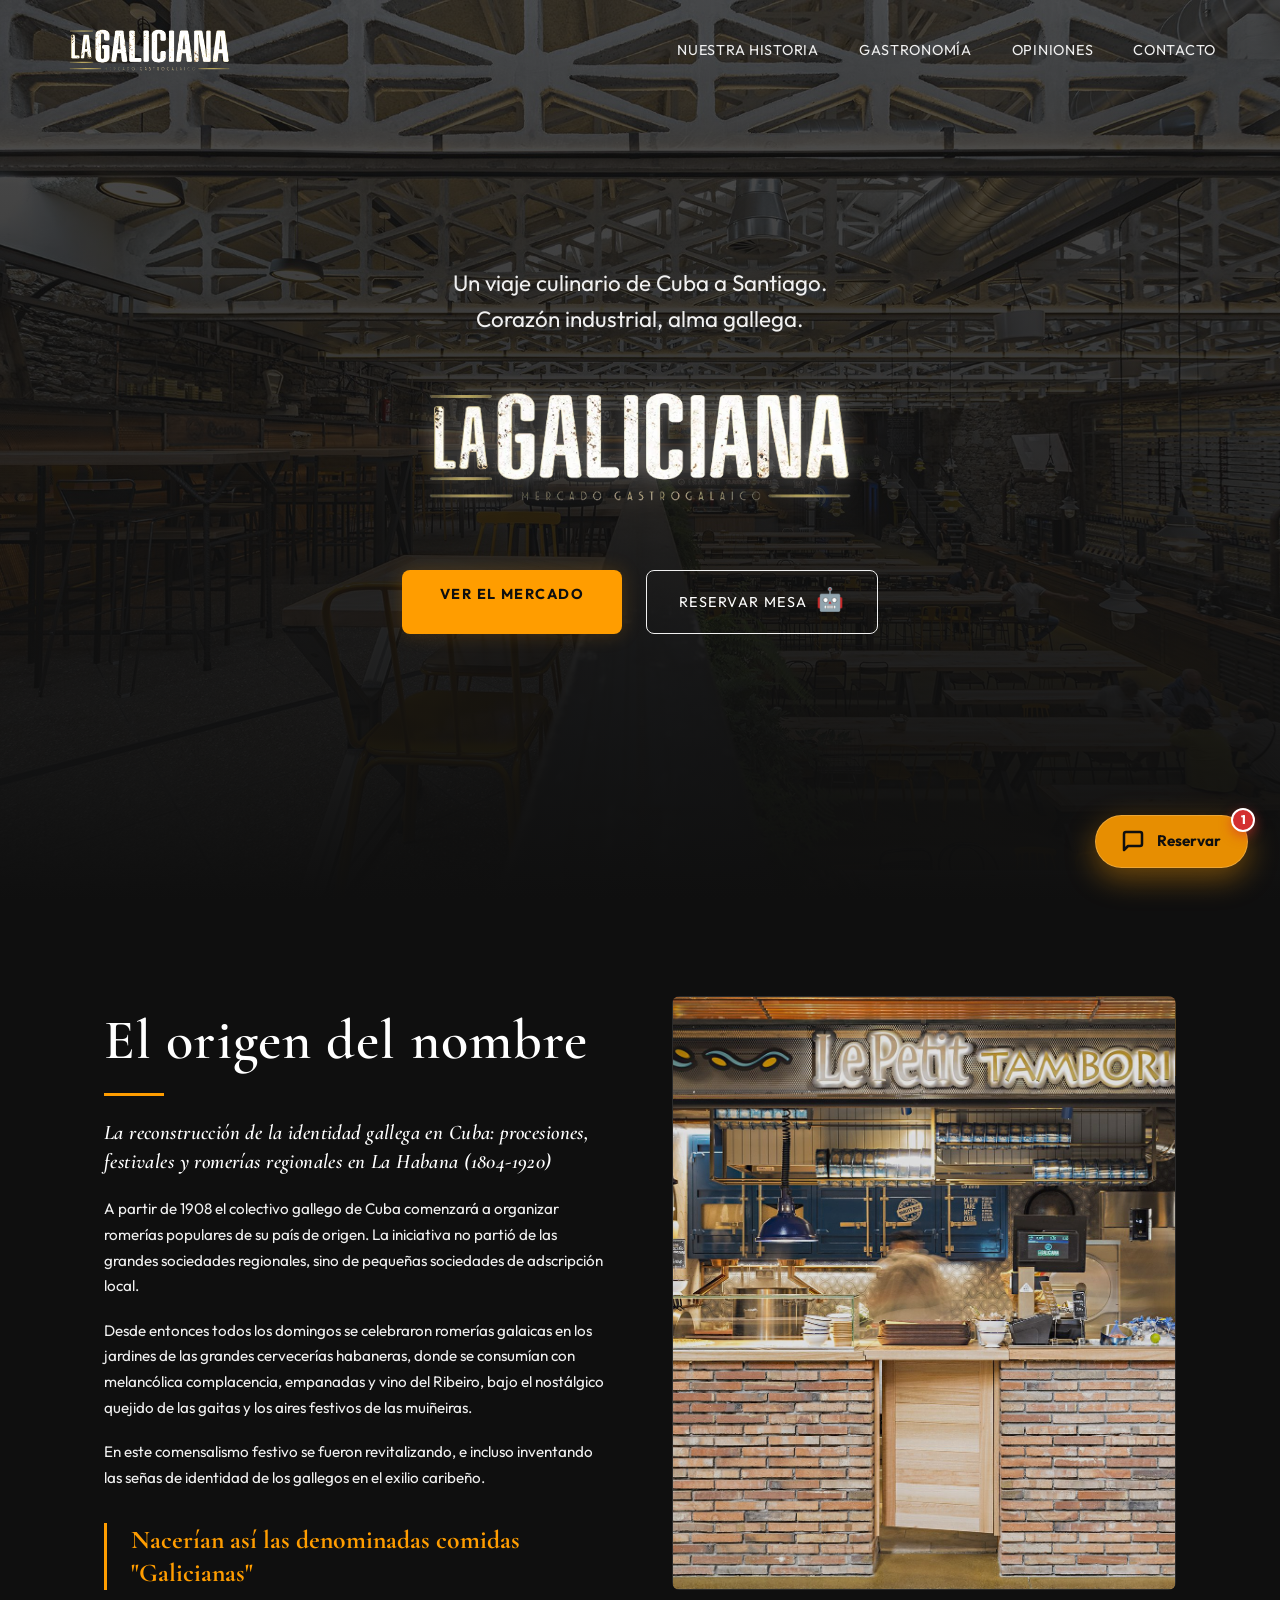
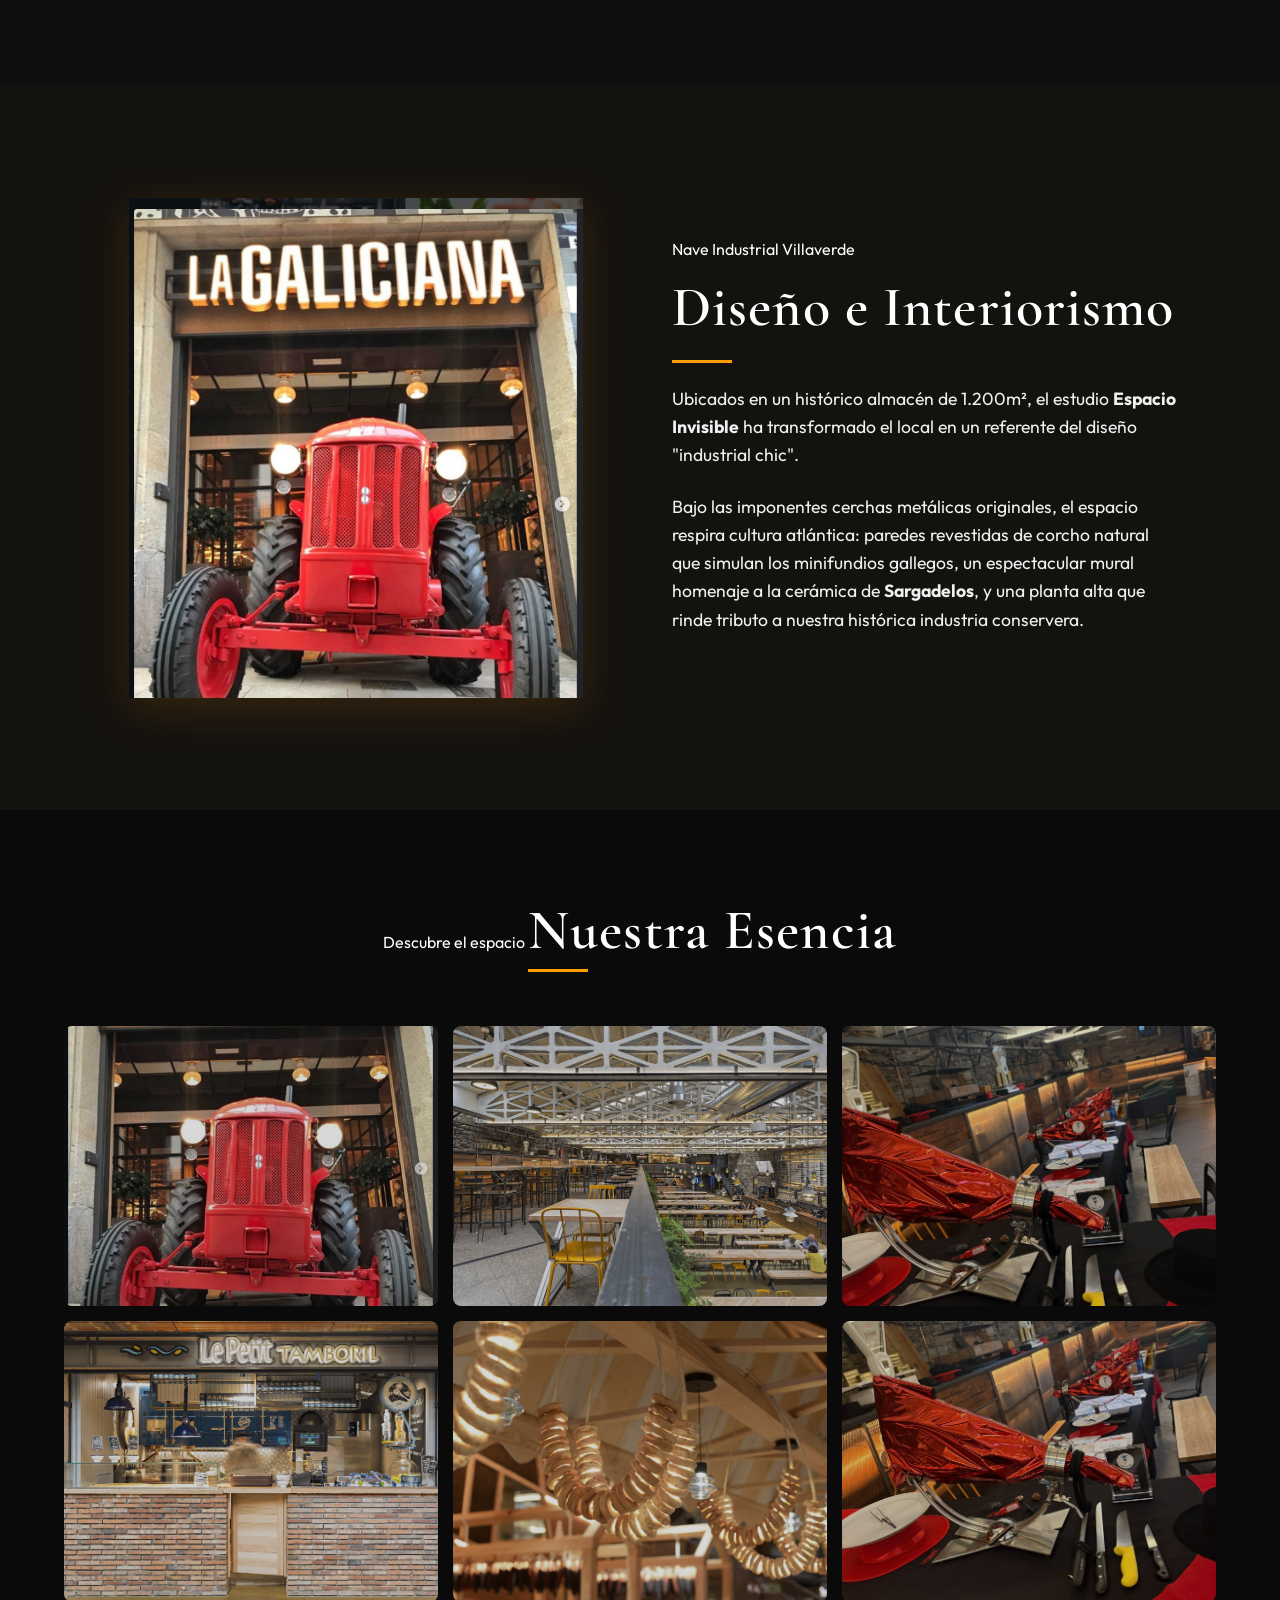
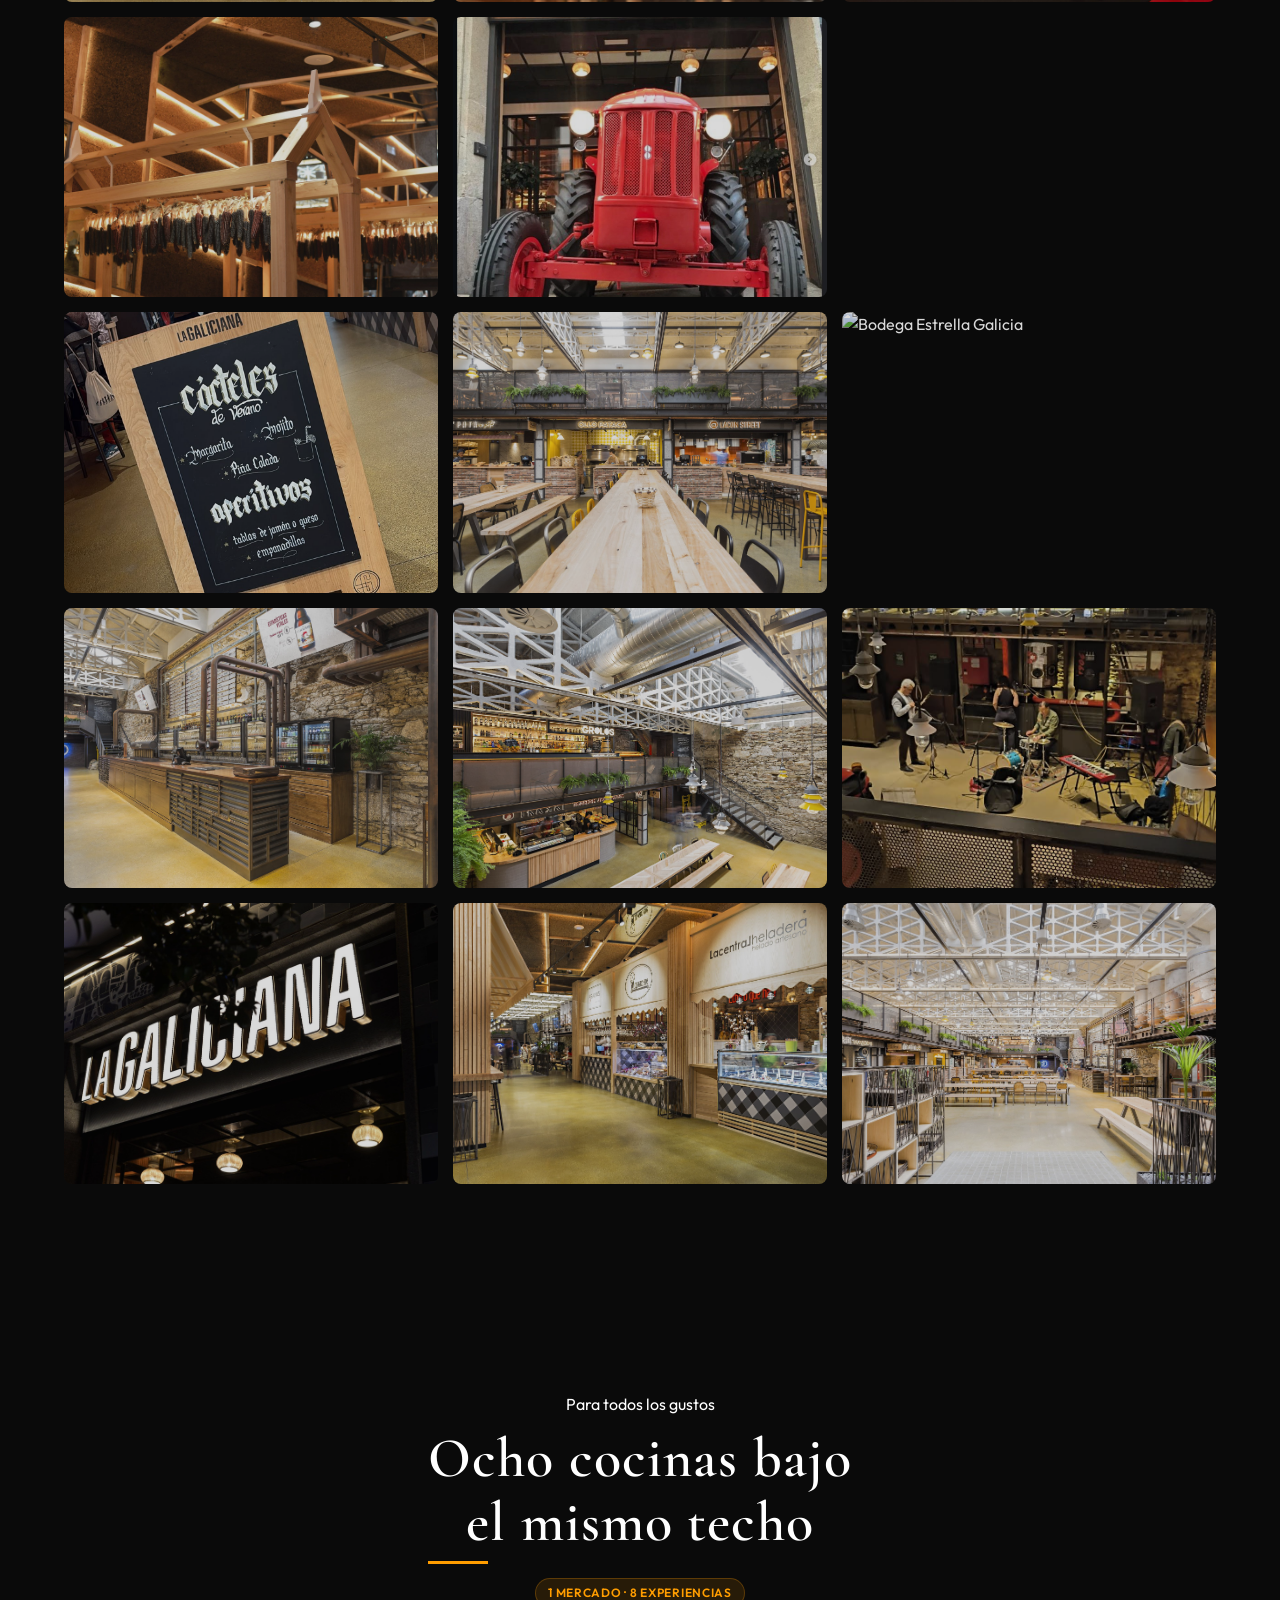
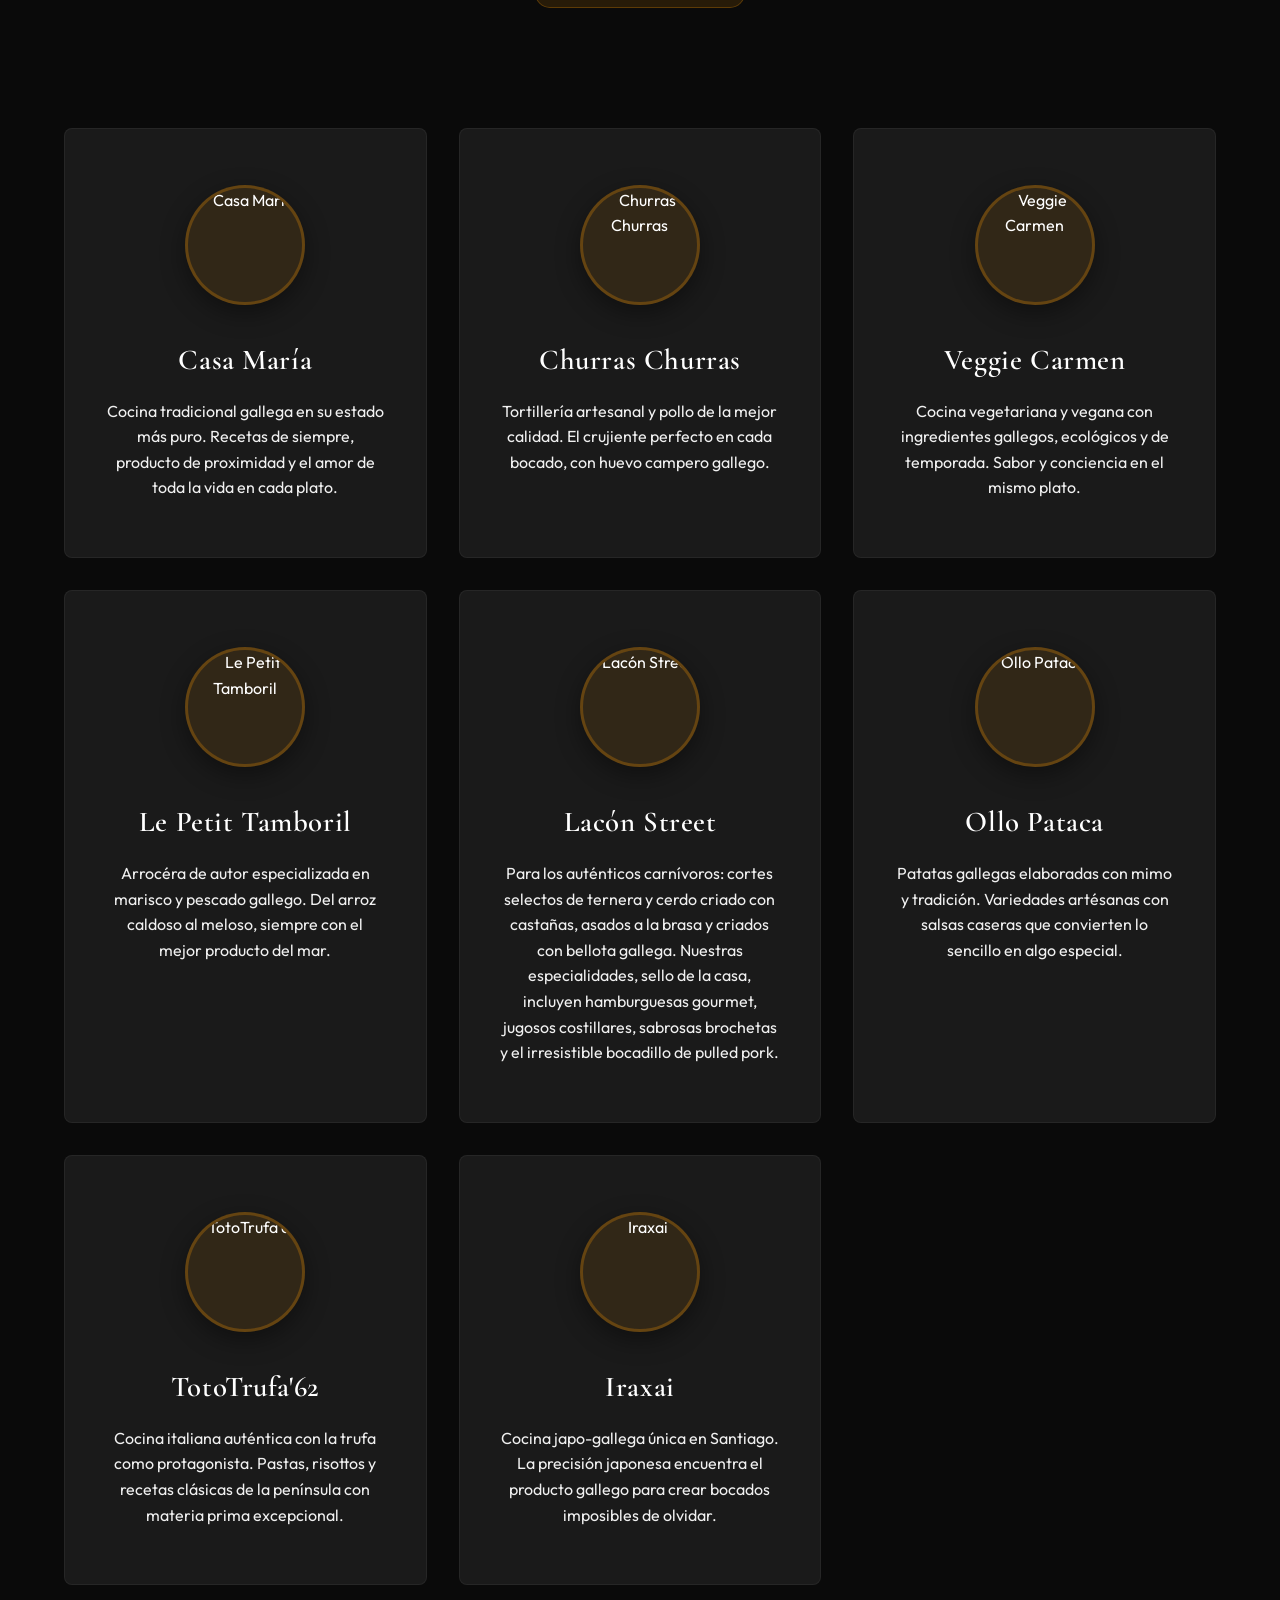
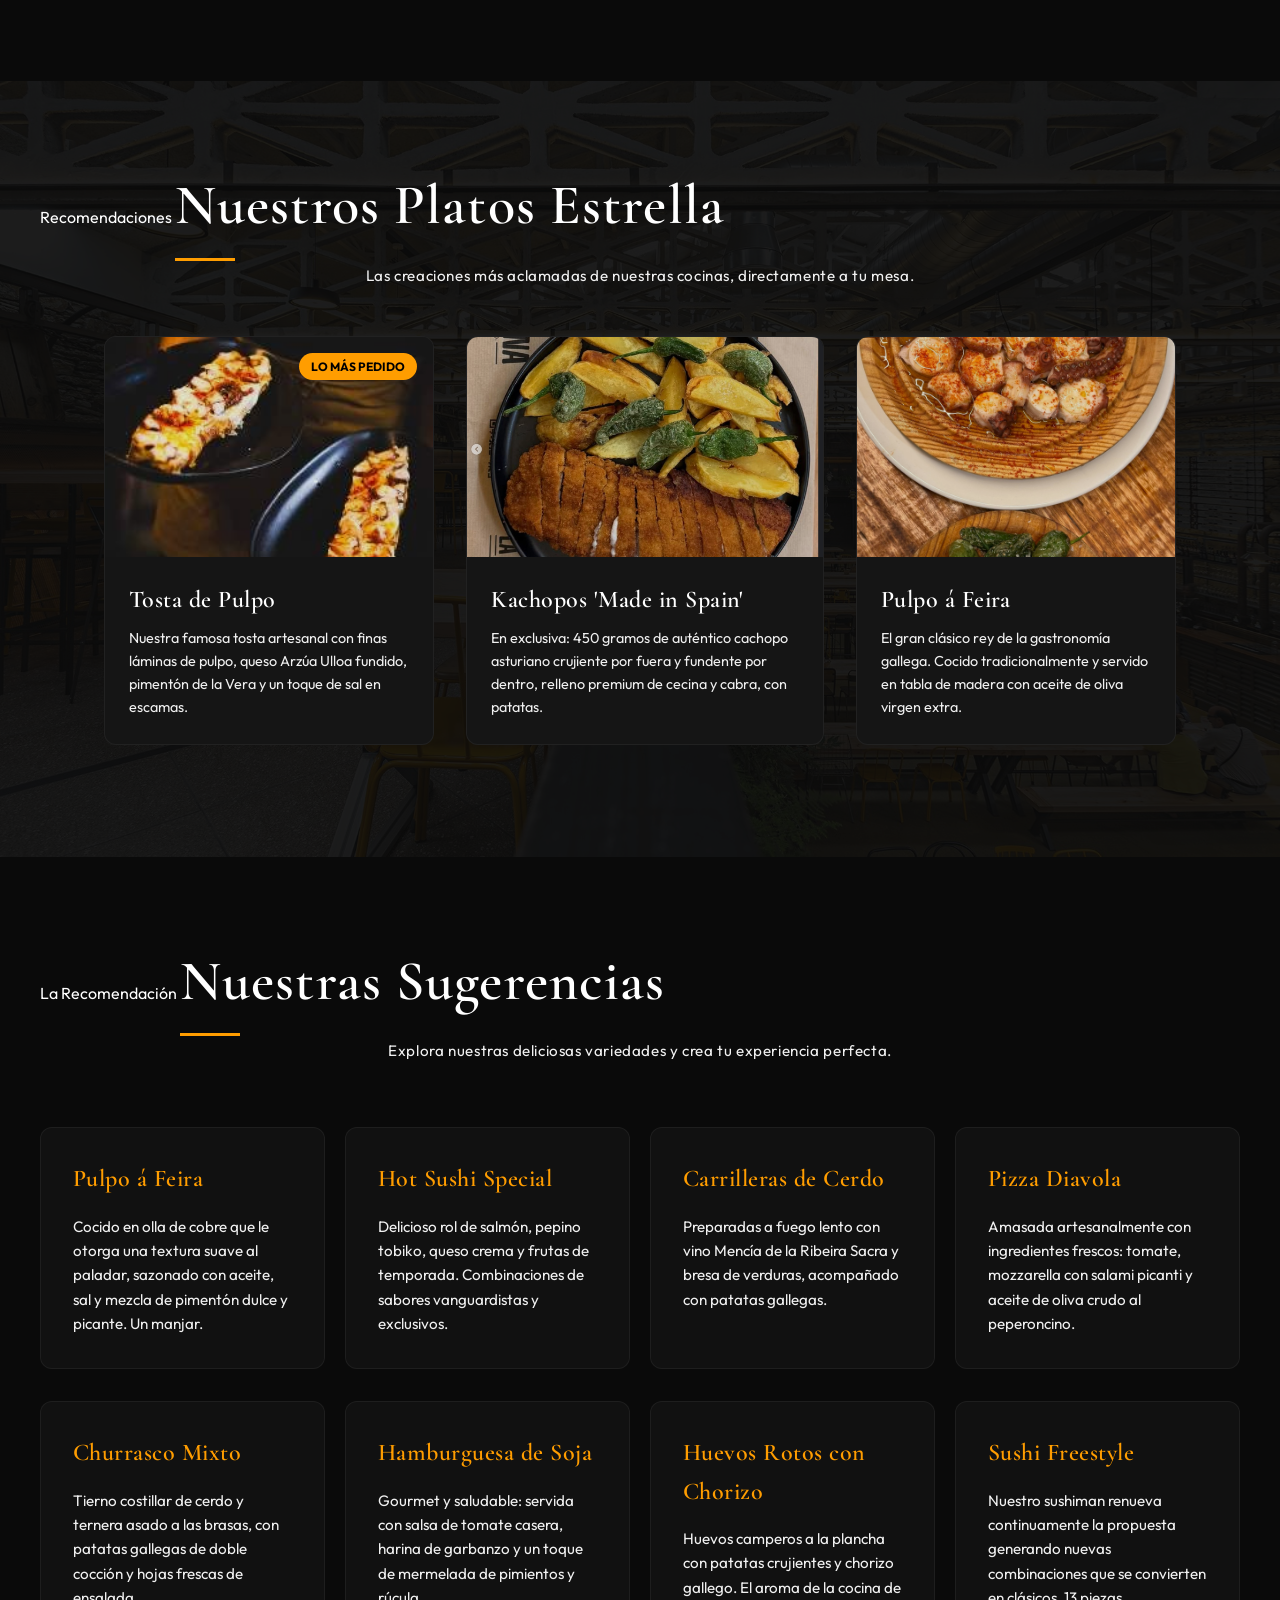
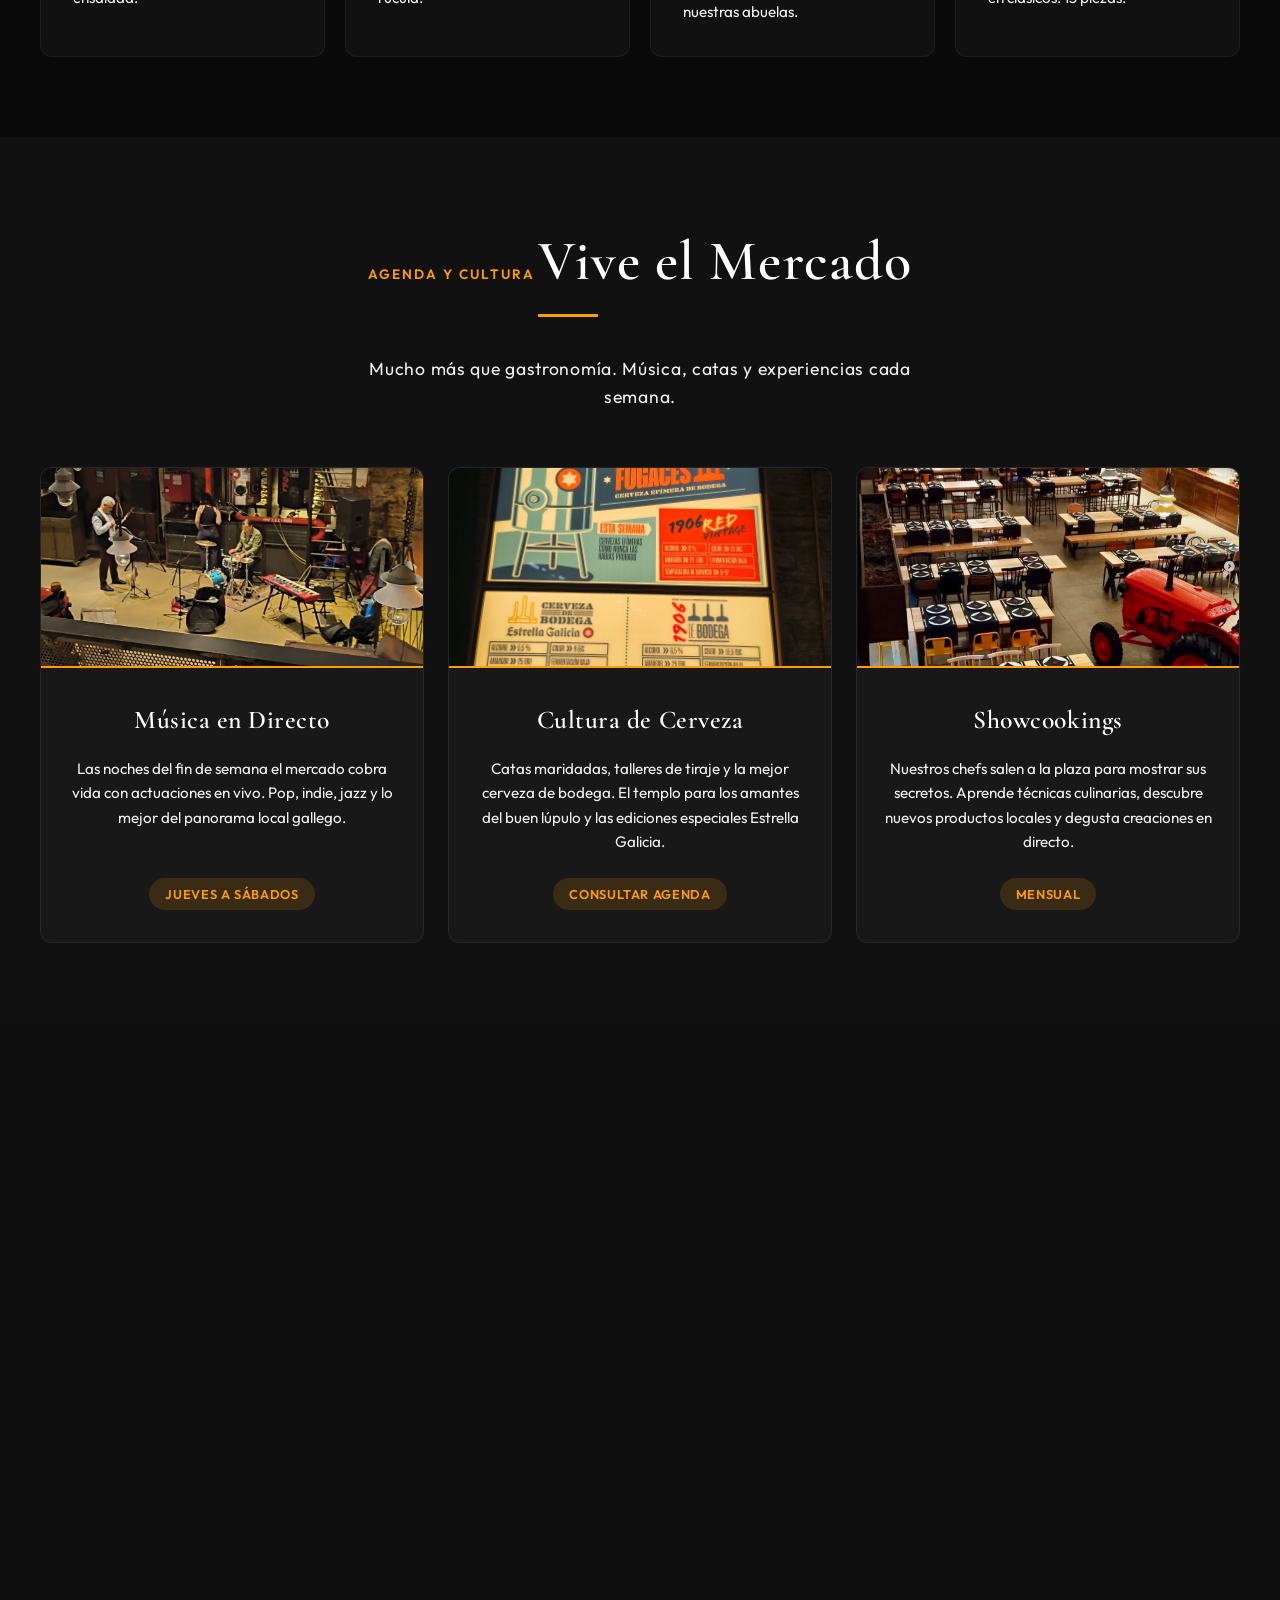
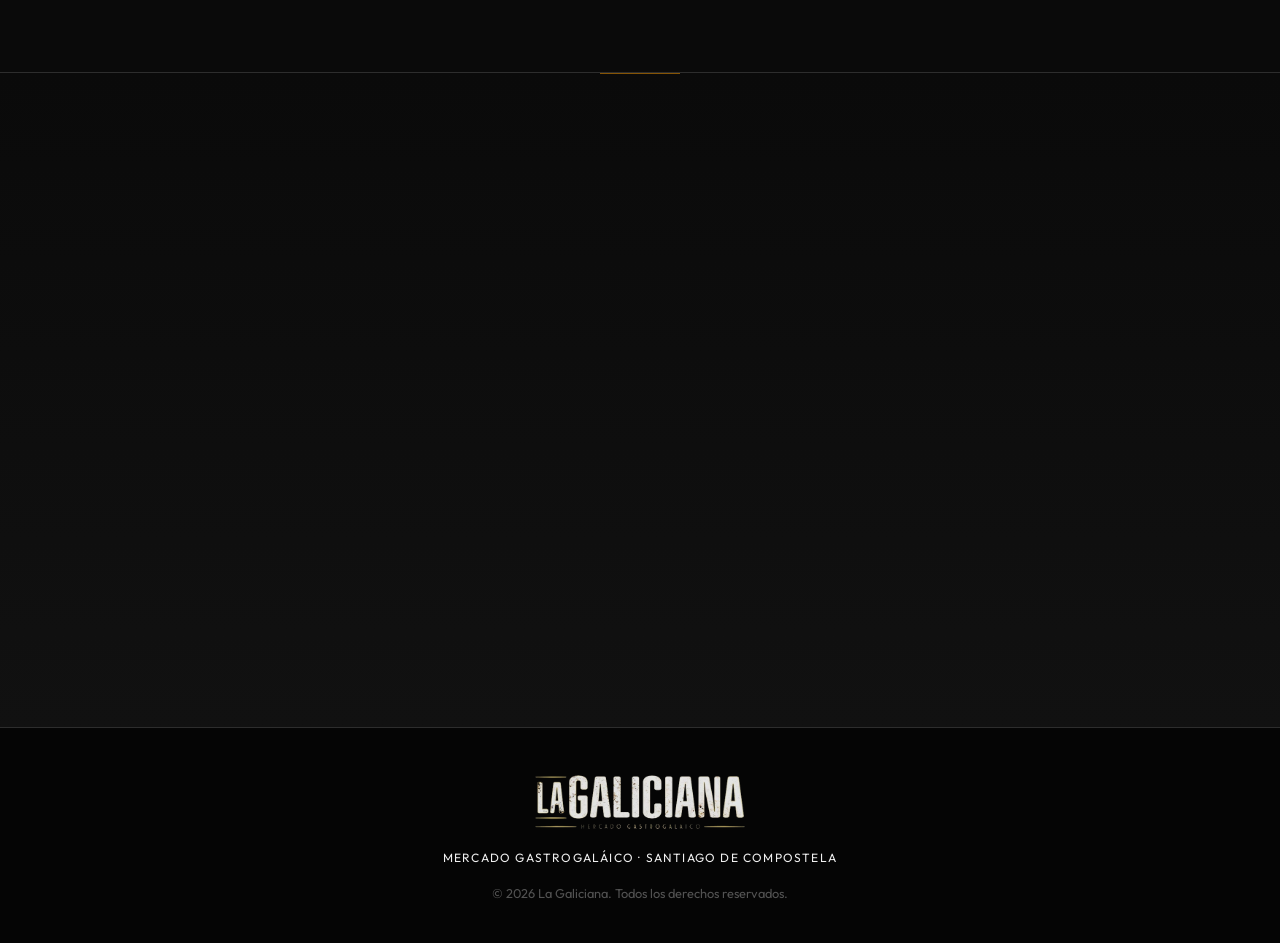
==== commit dad61c3c: "Feature: Added Nuestras Barras section with official descriptions and logos" ====
--- a/index.html
+++ b/index.html
@@ -177,7 +177,7 @@
 
                 <div class="stall-card reveal">
                     <div class="stall-icon">
-                        <img src="assets/img/casa-maria.png" alt="Casa María" class="stall-img">
+                        <img src="assets/img/logo casa maria.webp" alt="Casa María" class="stall-img">
                     </div>
                     <h3>Casa María</h3>
                     <p>Cocina tradicional gallega en su estado más puro. Recetas de siempre, producto de proximidad y el
@@ -186,7 +186,7 @@
 
                 <div class="stall-card reveal">
                     <div class="stall-icon">
-                        <img src="assets/img/churras-churras.png" alt="Churras Churras" class="stall-img">
+                        <img src="assets/img/logo churras churras.webp" alt="Churras Churras" class="stall-img">
                     </div>
                     <h3>Churras Churras</h3>
                     <p>Tortillería artesanal y pollo de la mejor calidad. El crujiente perfecto en cada bocado, con
@@ -195,7 +195,7 @@
 
                 <div class="stall-card reveal">
                     <div class="stall-icon">
-                        <img src="assets/img/veggie-carmen.png" alt="Veggie Carmen" class="stall-img">
+                        <img src="assets/img/logo veggie carmen.webp" alt="Veggie Carmen" class="stall-img">
                     </div>
                     <h3>Veggie Carmen</h3>
                     <p>Cocina vegetariana y vegana con ingredientes gallegos, ecológicos y de temporada. Sabor y
@@ -204,7 +204,7 @@
 
                 <div class="stall-card reveal">
                     <div class="stall-icon">
-                        <img src="assets/img/petit-tamboril.png" alt="Le Petit Tamboril" class="stall-img">
+                        <img src="assets/img/logo le petit tamboril.webp" alt="Le Petit Tamboril" class="stall-img">
                     </div>
                     <h3>Le Petit Tamboril</h3>
                     <p>Arrocéra de autor especializada en marisco y pescado gallego. Del arroz caldoso al meloso,
@@ -213,7 +213,7 @@
 
                 <div class="stall-card reveal">
                     <div class="stall-icon">
-                        <img src="assets/img/lacon-street.png" alt="Lacón Street" class="stall-img">
+                        <img src="assets/img/logo lacon street.webp" alt="Lacón Street" class="stall-img">
                     </div>
                     <h3>Lacón Street</h3>
                     <p>Para los auténticos carnívoros: cortes selectos de ternera y cerdo criado con castañas, asados a
@@ -224,7 +224,7 @@
 
                 <div class="stall-card reveal">
                     <div class="stall-icon">
-                        <img src="assets/img/ollo-pataca.png" alt="Ollo Pataca" class="stall-img">
+                        <img src="assets/img/logo ollo pataca.webp" alt="Ollo Pataca" class="stall-img">
                     </div>
                     <h3>Ollo Pataca</h3>
                     <p>Patatas gallegas elaboradas con mimo y tradición. Variedades artésanas con salsas caseras que
@@ -233,7 +233,7 @@
 
                 <div class="stall-card reveal">
                     <div class="stall-icon">
-                        <img src="assets/img/tototrufa.png" alt="TotoTrufa'62" class="stall-img">
+                        <img src="assets/img/logo tototrufa.webp" alt="TotoTrufa'62" class="stall-img">
                     </div>
                     <h3>TotoTrufa'62</h3>
                     <p>Cocina italiana auténtica con la trufa como protagonista. Pastas, risottos y recetas clásicas de
@@ -242,7 +242,7 @@
 
                 <div class="stall-card reveal">
                     <div class="stall-icon">
-                        <img src="assets/img/iraxai.png" alt="Iraxai" class="stall-img">
+                        <img src="assets/img/logo iraxai.webp" alt="Iraxai" class="stall-img">
                     </div>
                     <h3>Iraxai</h3>
                     <p>Cocina japo-gallega única en Santiago. La precisión japonesa encuentra el producto gallego para
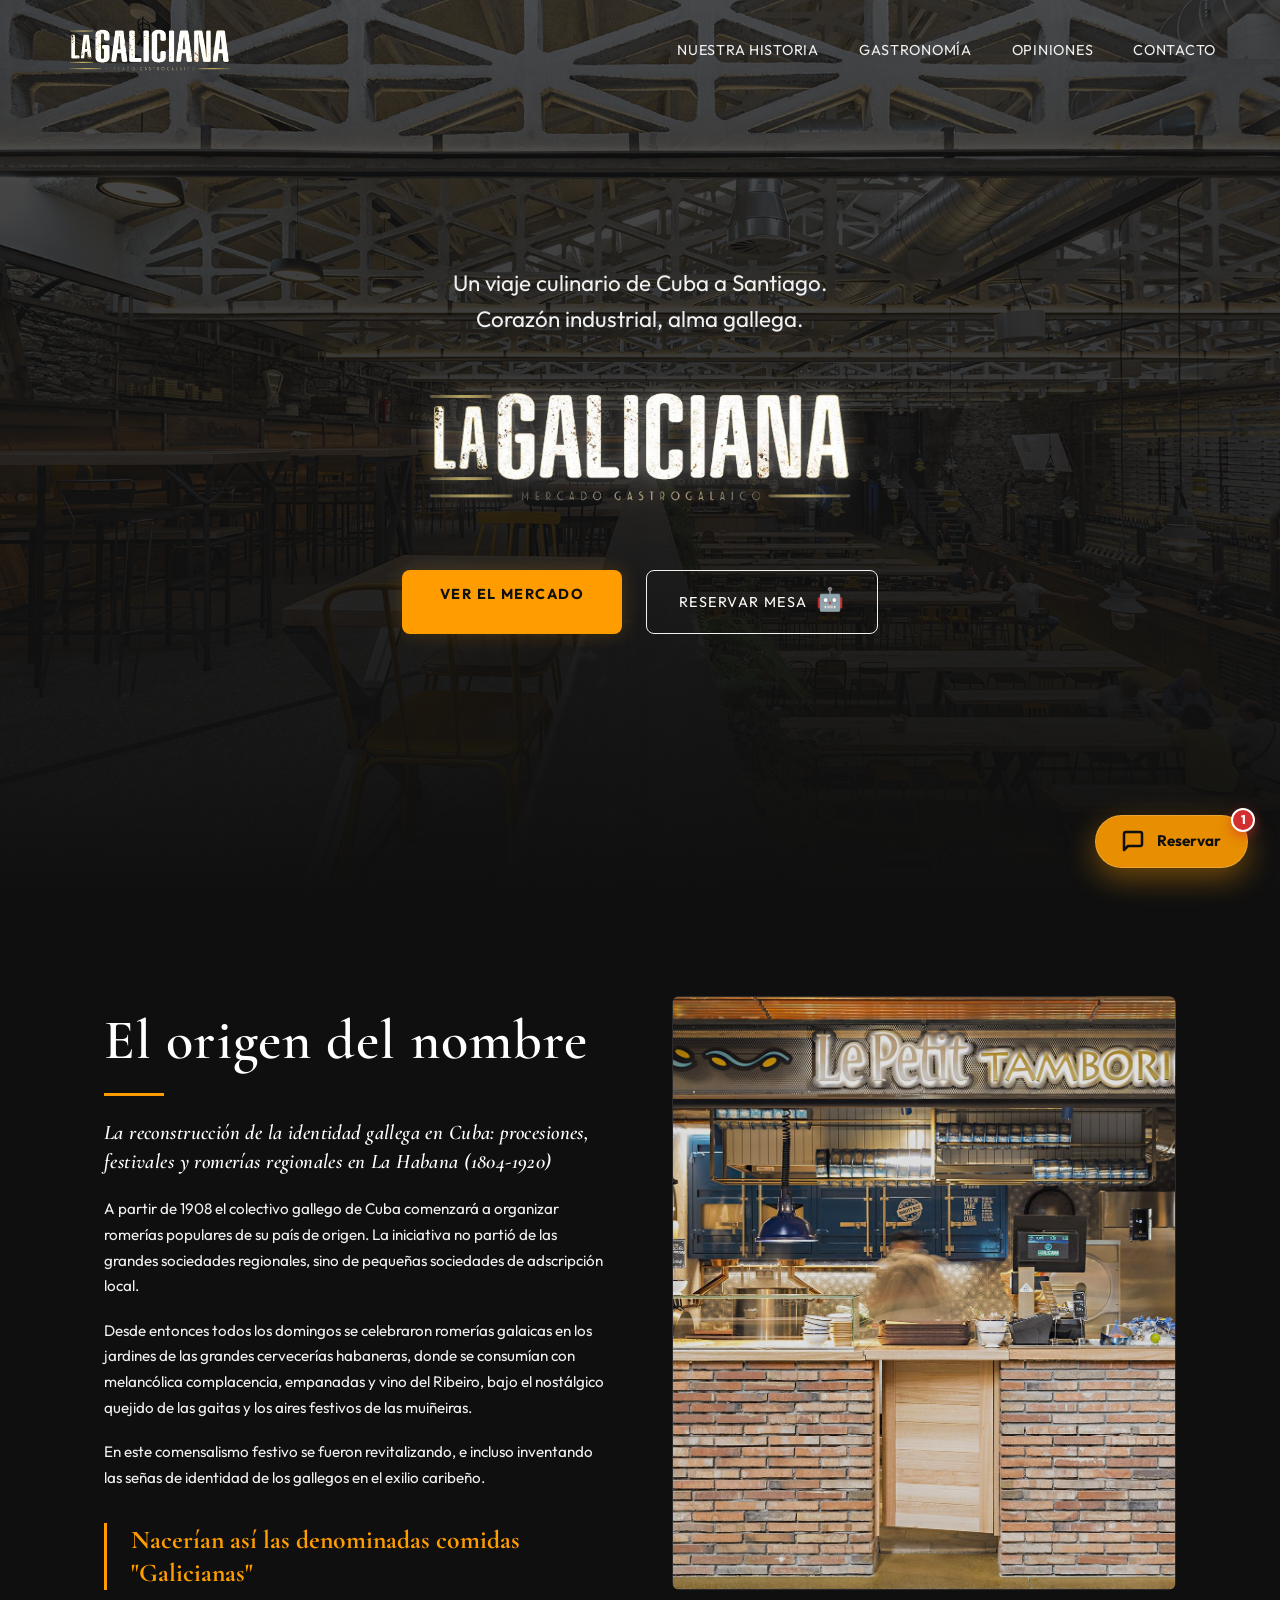
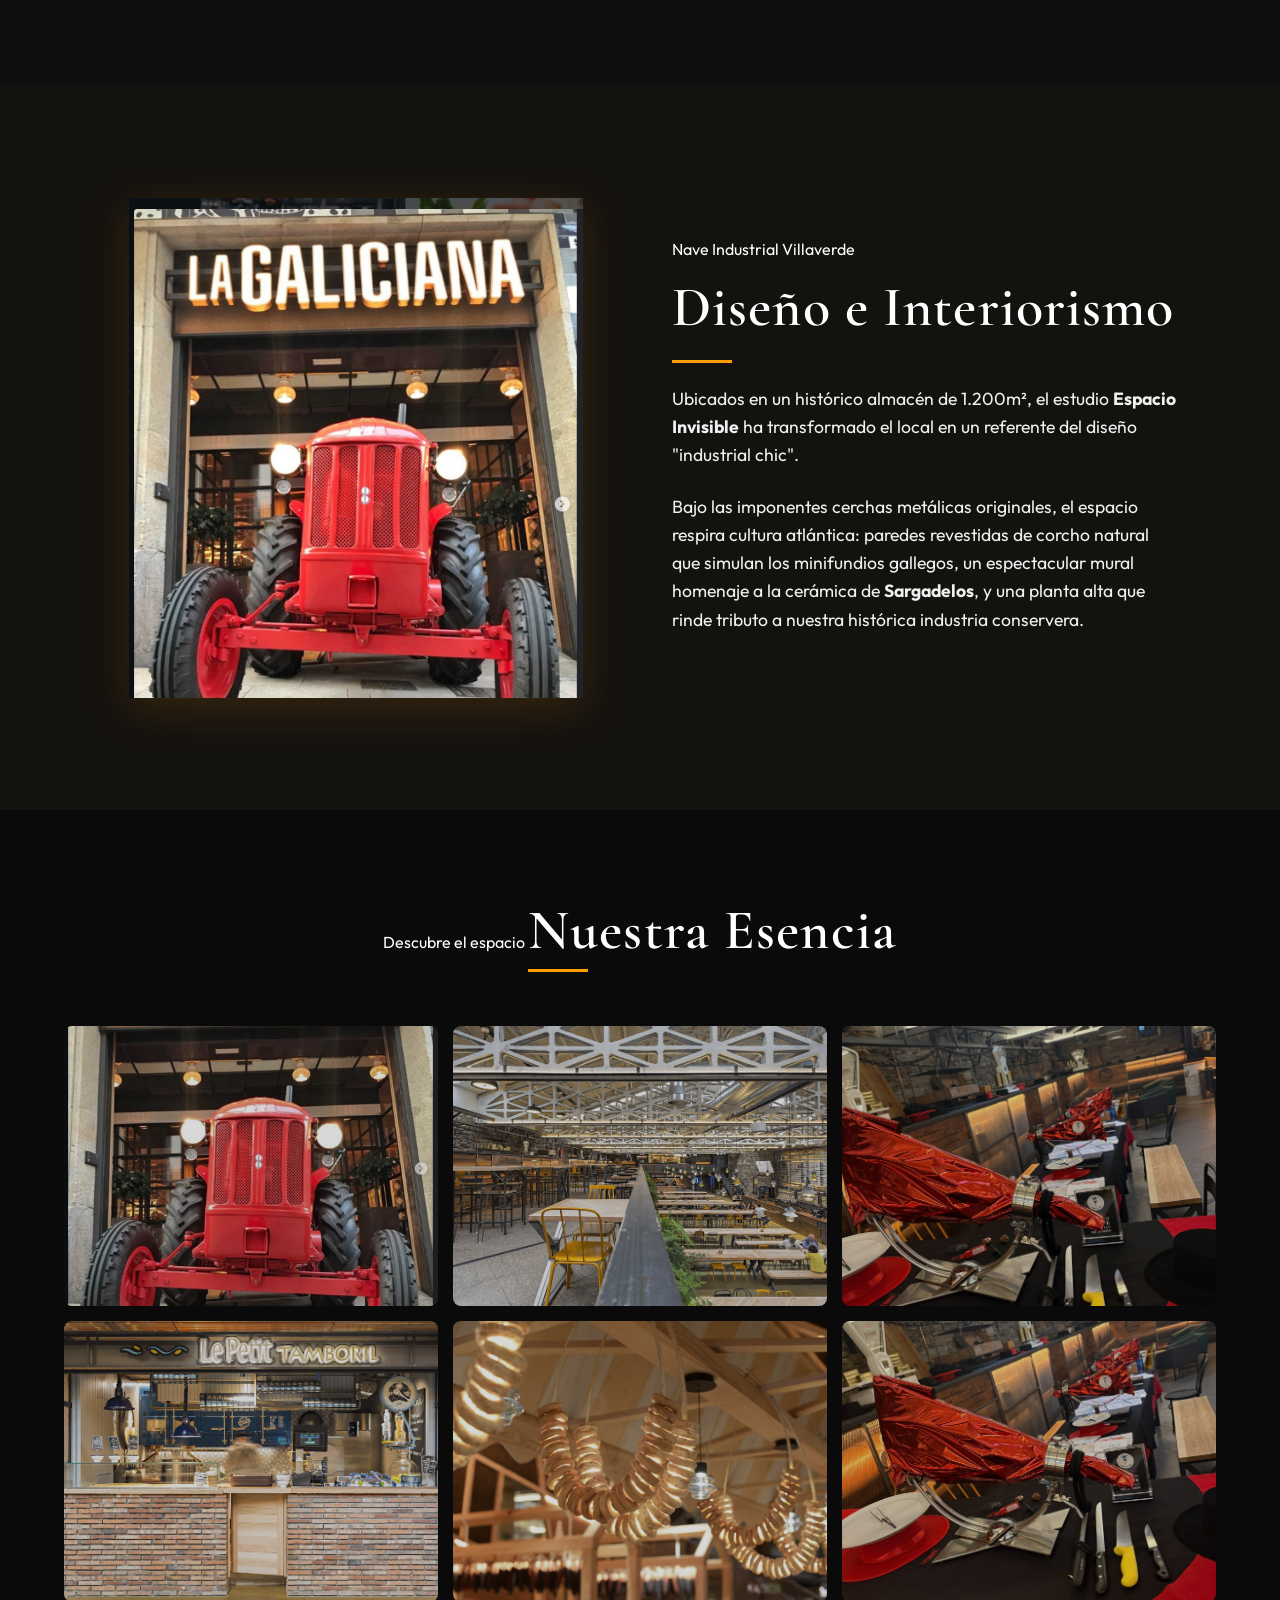
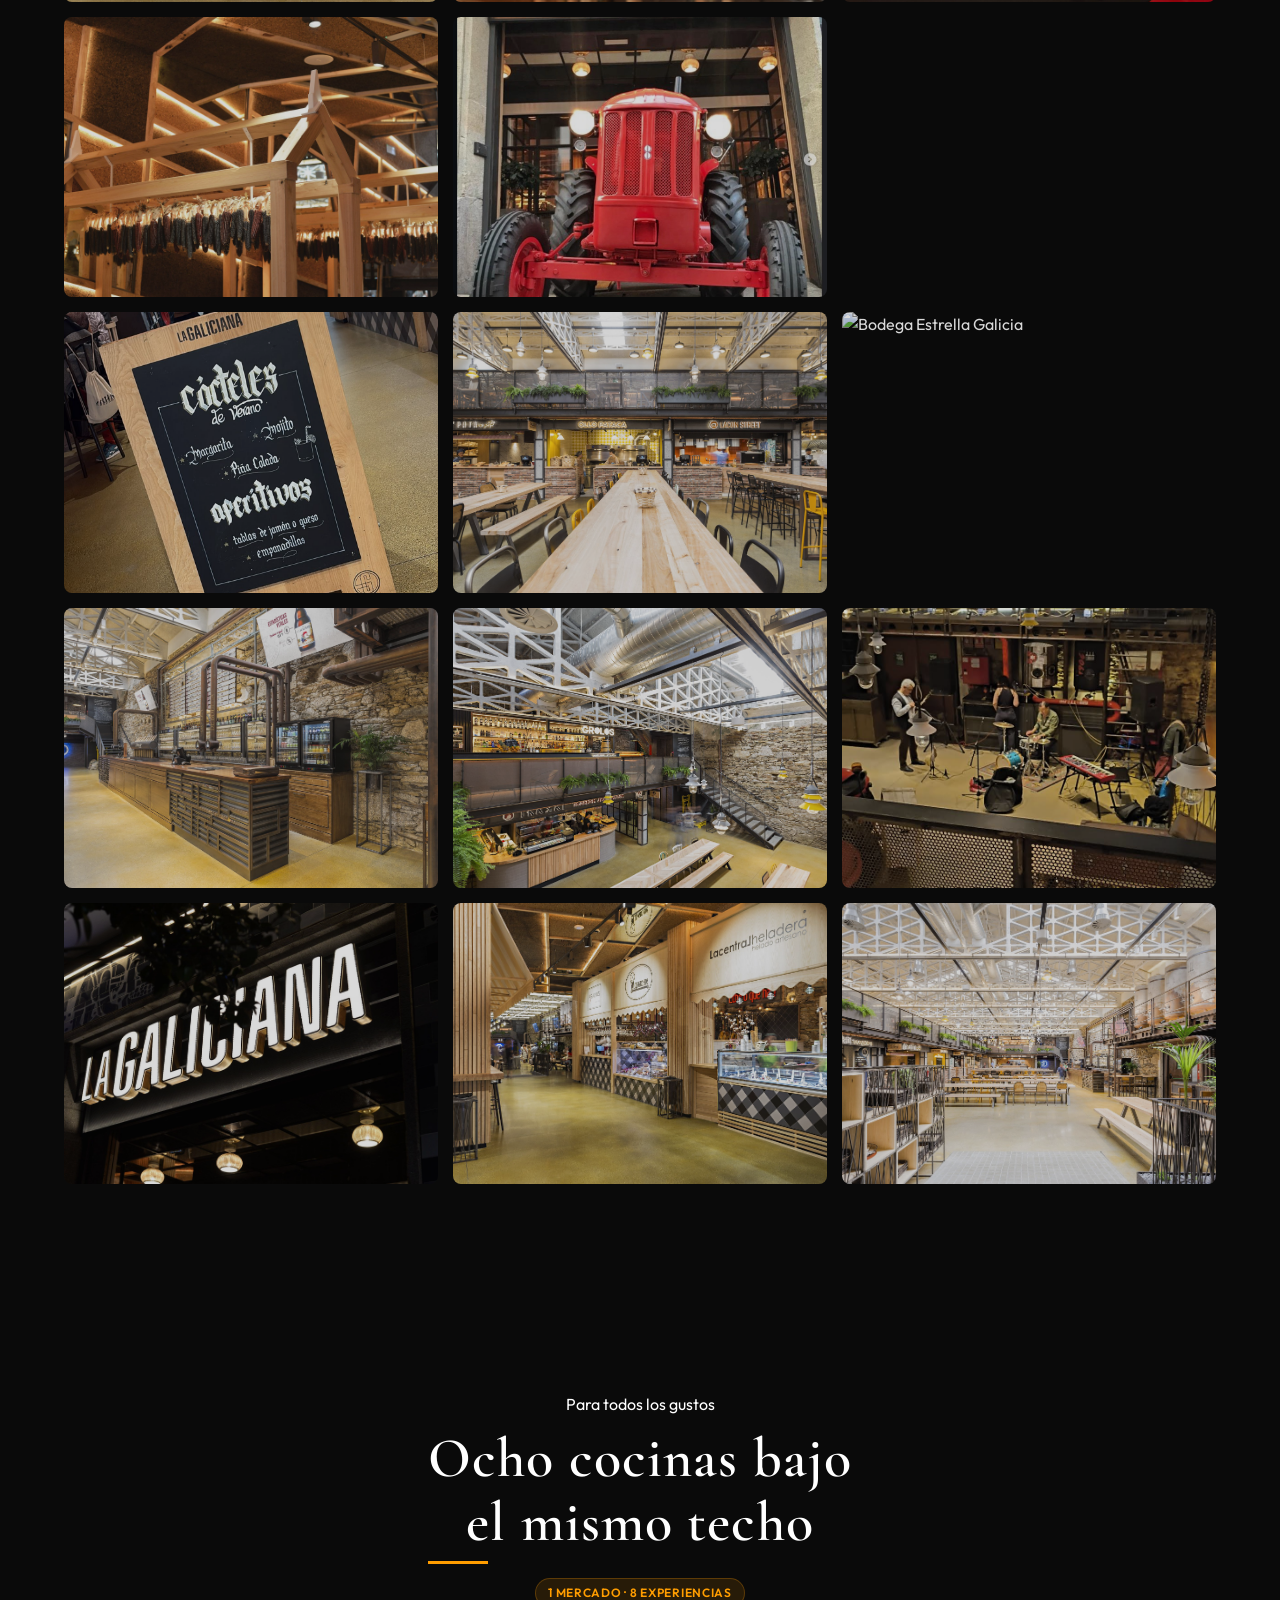
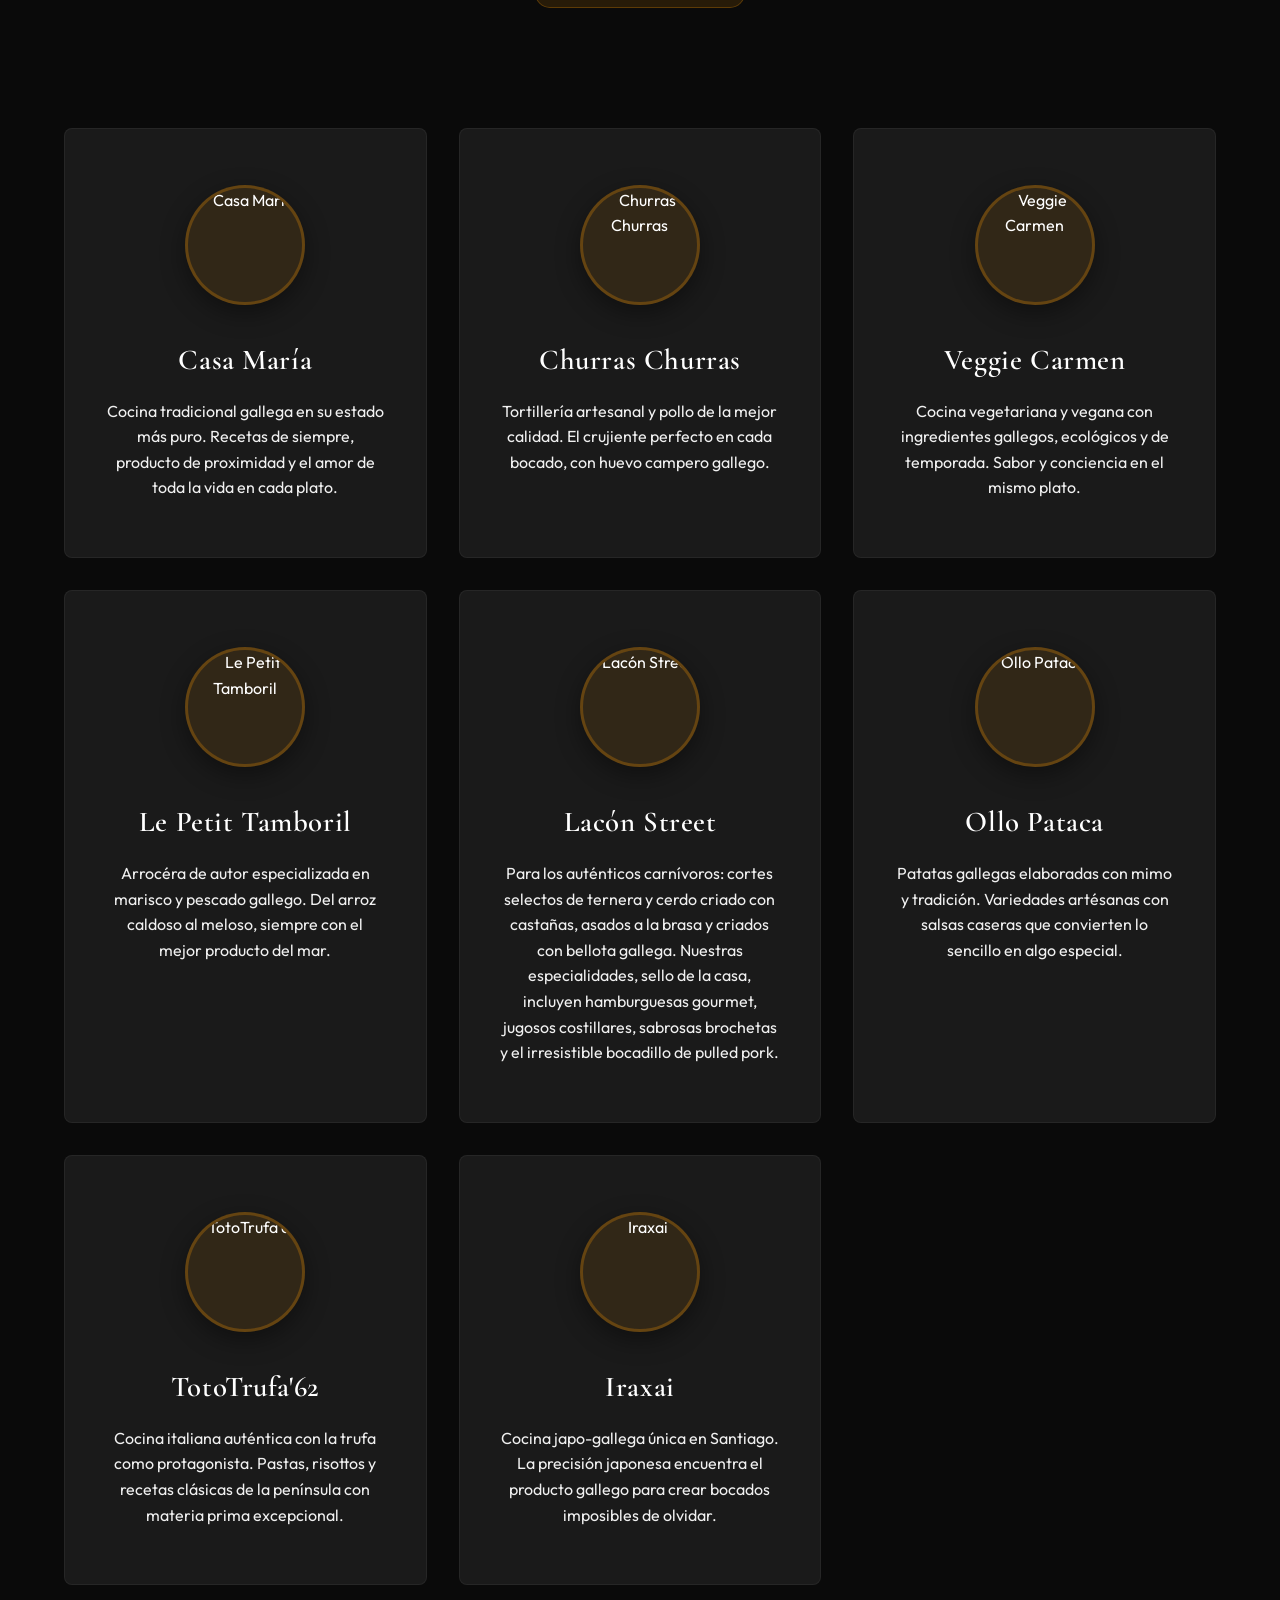
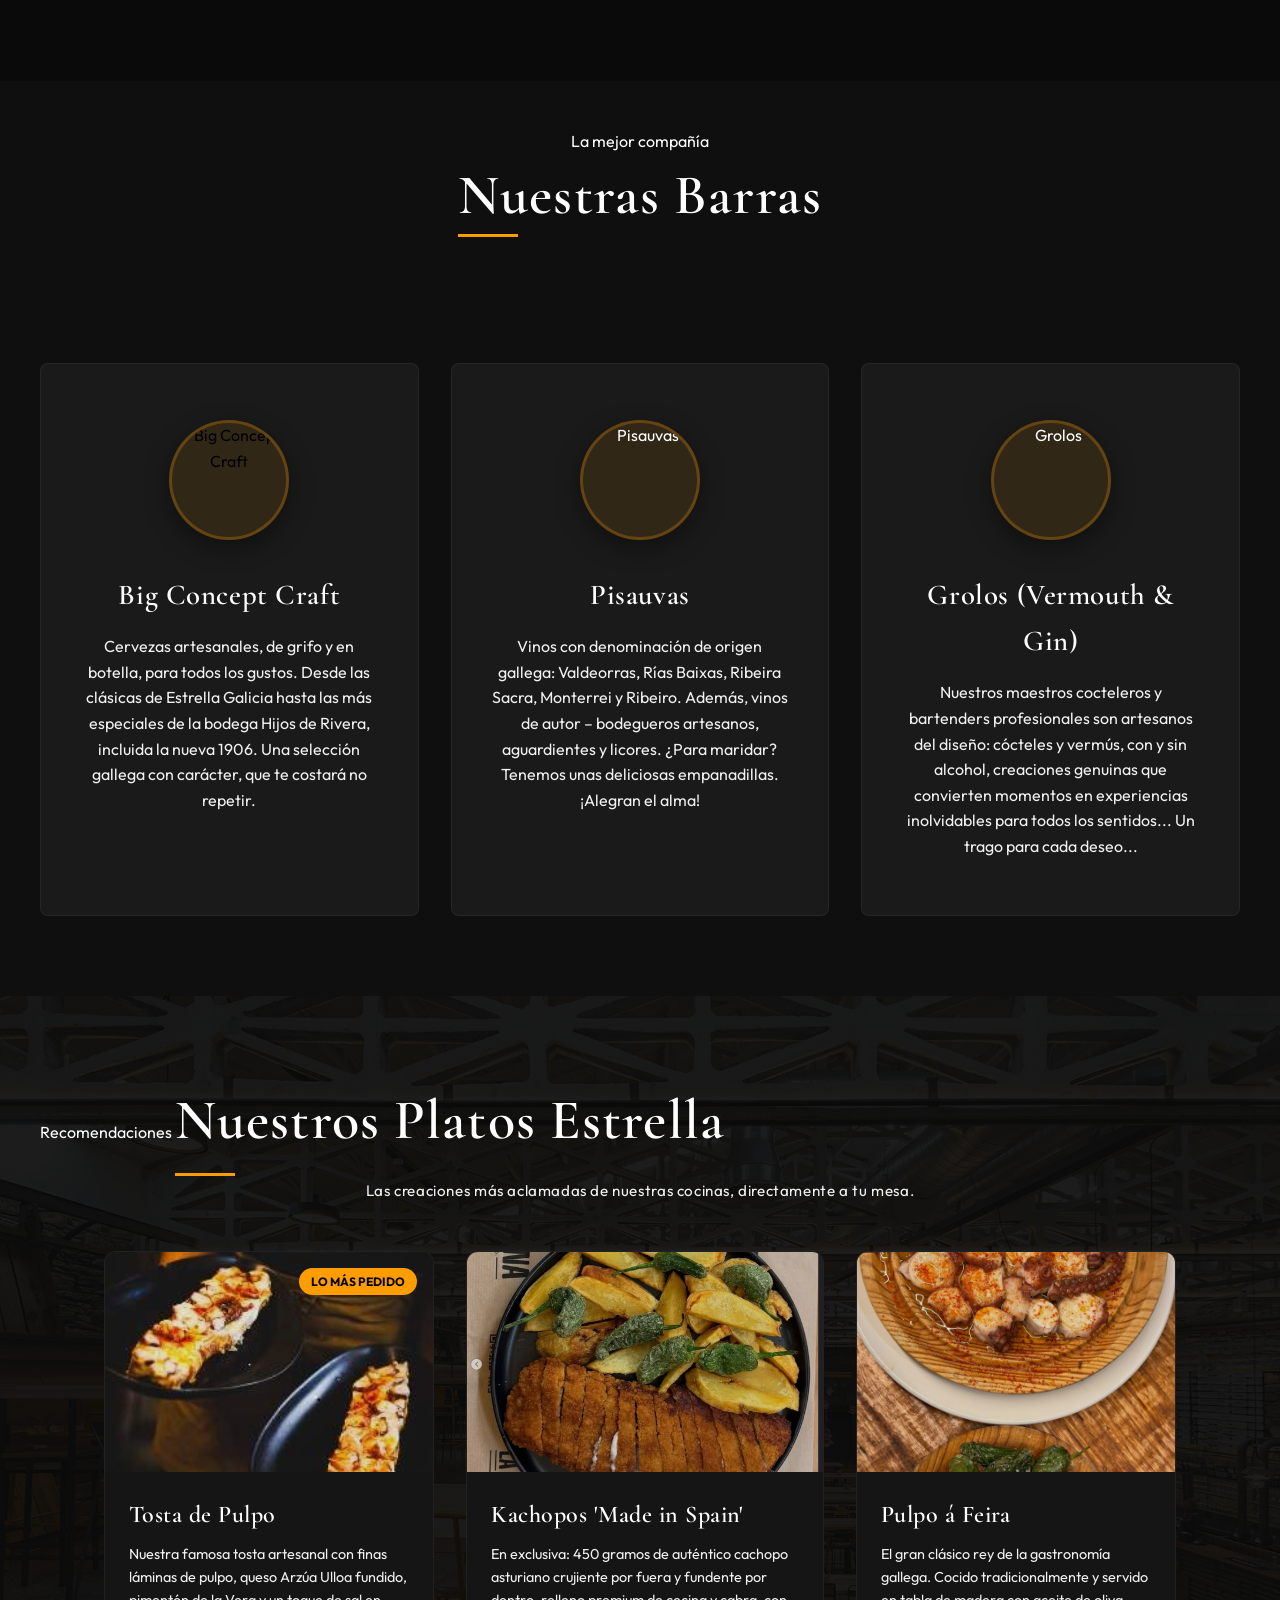
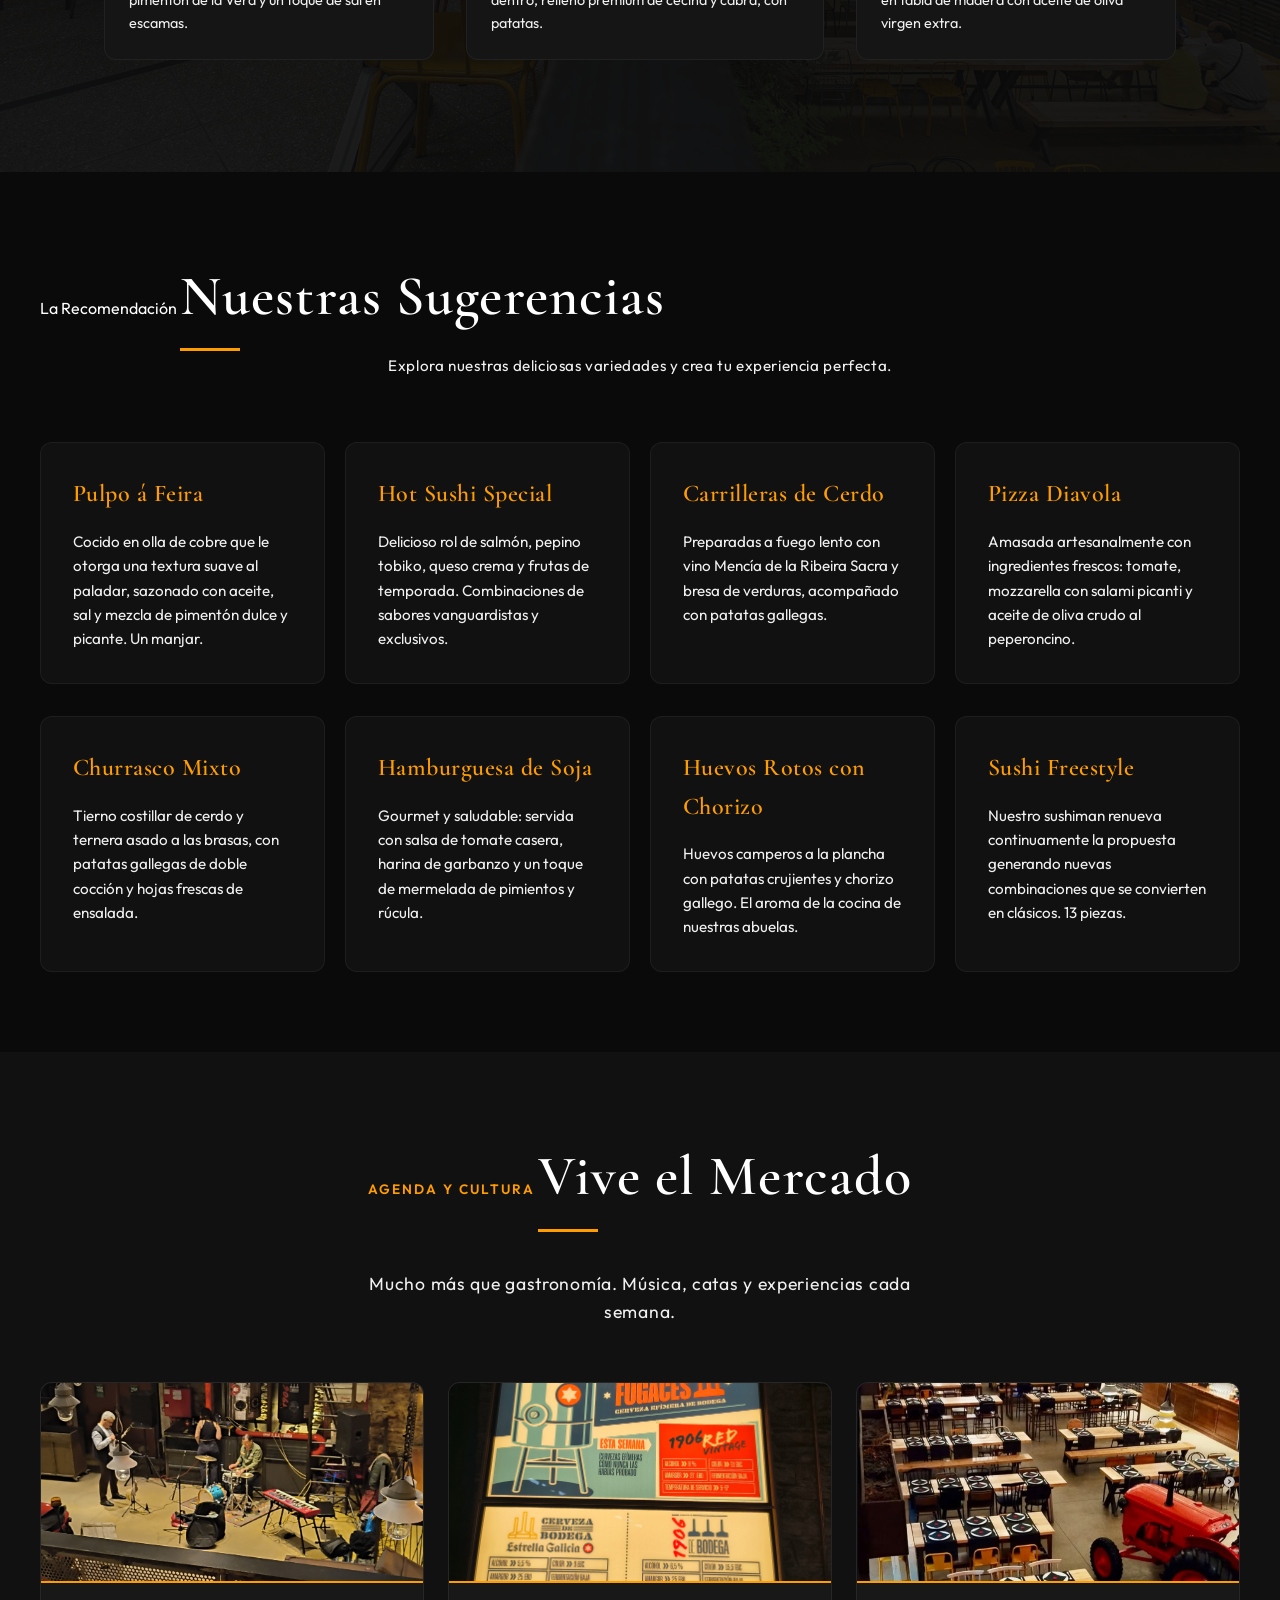
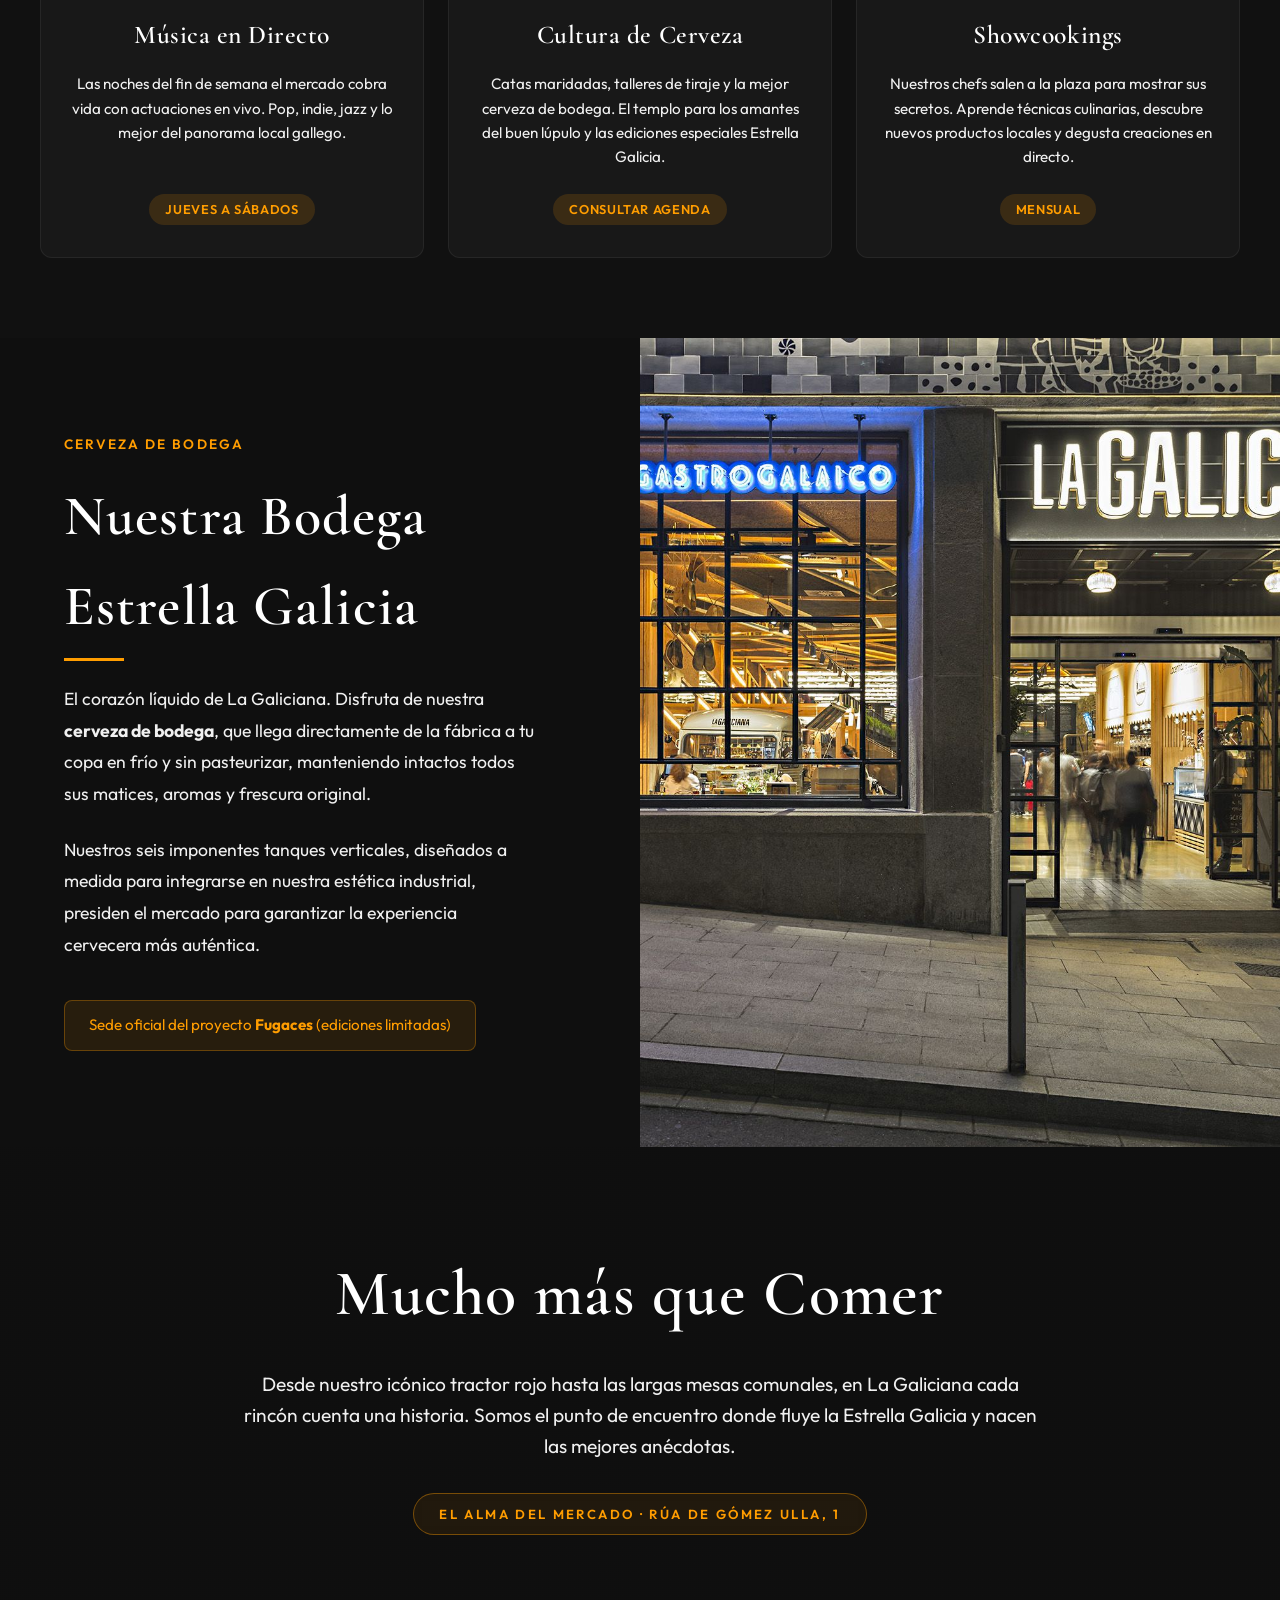
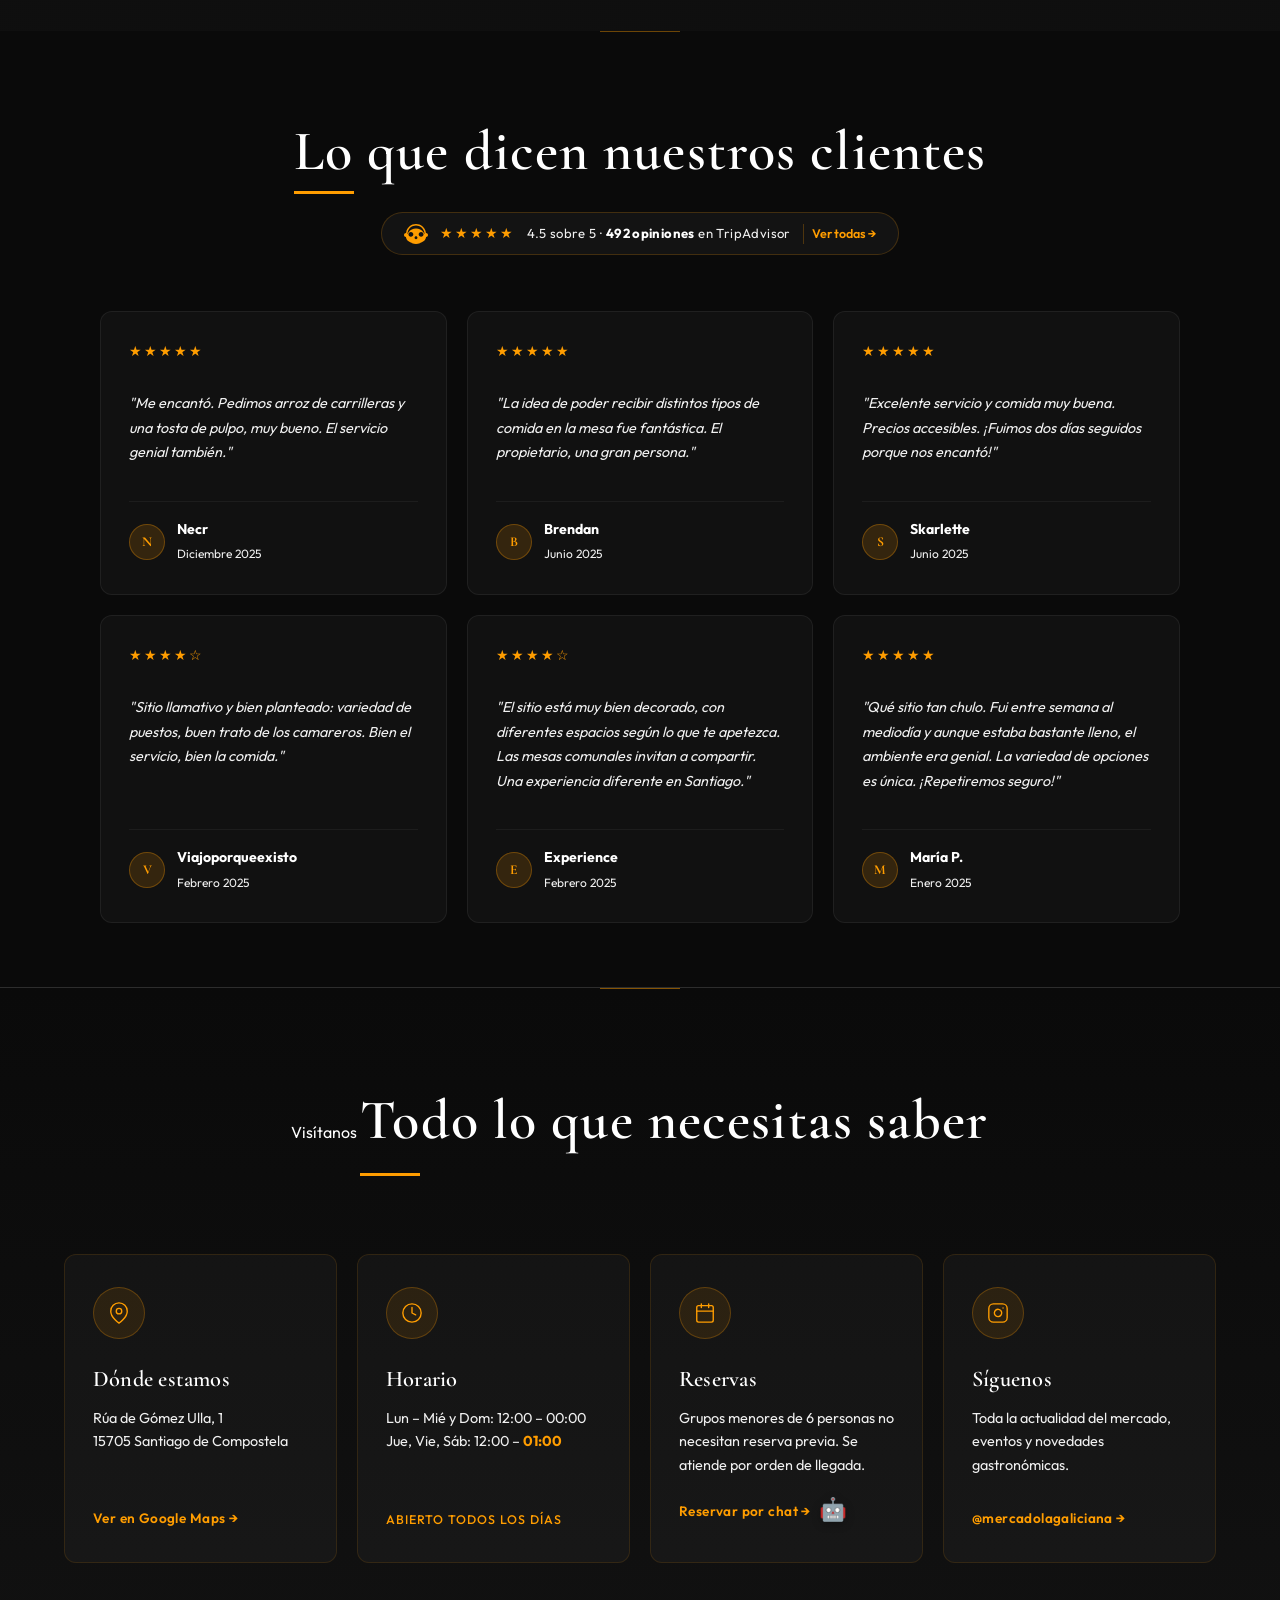
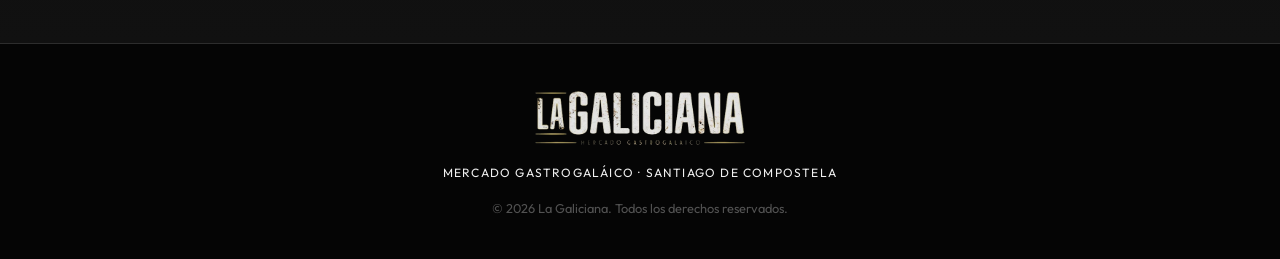
==== commit 55a08b6b: "Feature: Added Nuestras Barras section with official descriptions and logos" ====
--- a/index.html
+++ b/index.html
@@ -255,6 +255,54 @@
         </div>
     </section>
 
+    <!-- Barras Section -->
+    <section id="barras" style="padding: 1rem 0 5rem; background: #0f0f0f;">
+        <div class="gastronomia-header reveal">
+            <span class="section-eyebrow">La mejor compañía</span>
+            <h2 class="section-title">Nuestras <span class="text-accent">Barras</span></h2>
+        </div>
+        <div class="container text-center">
+            <div class="stalls-grid">
+                <!-- Big Concept Craft -->
+                <div class="stall-card reveal">
+                    <div class="stall-icon">
+                        <img src="assets/img/logo grolos.webp" alt="Big Concept Craft" class="stall-img"
+                            style="filter: brightness(2) invert(1);">
+                        <!-- Nota: El logo de grolos se usa temporalmente como placeholder si falta el de Big Concept, 
+                             pero según la imagen son 3 diferentes. Mantenemos la estructura premium. -->
+                    </div>
+                    <h3>Big Concept Craft</h3>
+                    <p>Cervezas artesanales, de grifo y en botella, para todos los gustos. Desde las clásicas de
+                        Estrella
+                        Galicia hasta las más especiales de la bodega Hijos de Rivera, incluida la nueva 1906. Una
+                        selección gallega con carácter, que te costará no repetir.</p>
+                </div>
+
+                <!-- Pisauvas -->
+                <div class="stall-card reveal">
+                    <div class="stall-icon">
+                        <img src="assets/img/logo pisauvas.webp" alt="Pisauvas" class="stall-img">
+                    </div>
+                    <h3>Pisauvas</h3>
+                    <p>Vinos con denominación de origen gallega: Valdeorras, Rías Baixas, Ribeira Sacra, Monterrei y
+                        Ribeiro. Además, vinos de autor – bodegueros artesanos, aguardientes y licores. ¿Para maridar?
+                        Tenemos unas deliciosas empanadillas. ¡Alegran el alma!</p>
+                </div>
+
+                <!-- Grolos -->
+                <div class="stall-card reveal">
+                    <div class="stall-icon">
+                        <img src="assets/img/logo grolos.webp" alt="Grolos" class="stall-img">
+                    </div>
+                    <h3>Grolos (Vermouth & Gin)</h3>
+                    <p>Nuestros maestros cocteleros y bartenders profesionales son artesanos del diseño: cócteles y
+                        vermús, con y sin alcohol, creaciones genuinas que convierten momentos en experiencias
+                        inolvidables para todos los sentidos... Un trago para cada deseo...</p>
+                </div>
+            </div>
+        </div>
+    </section>
+
     <!-- Platos Estrella Section -->
     <section id="platos-estrella" class="reveal"
         style="padding: 5rem 0; background: url('assets/img/hero-bg.jpg') center/cover fixed; position: relative;">
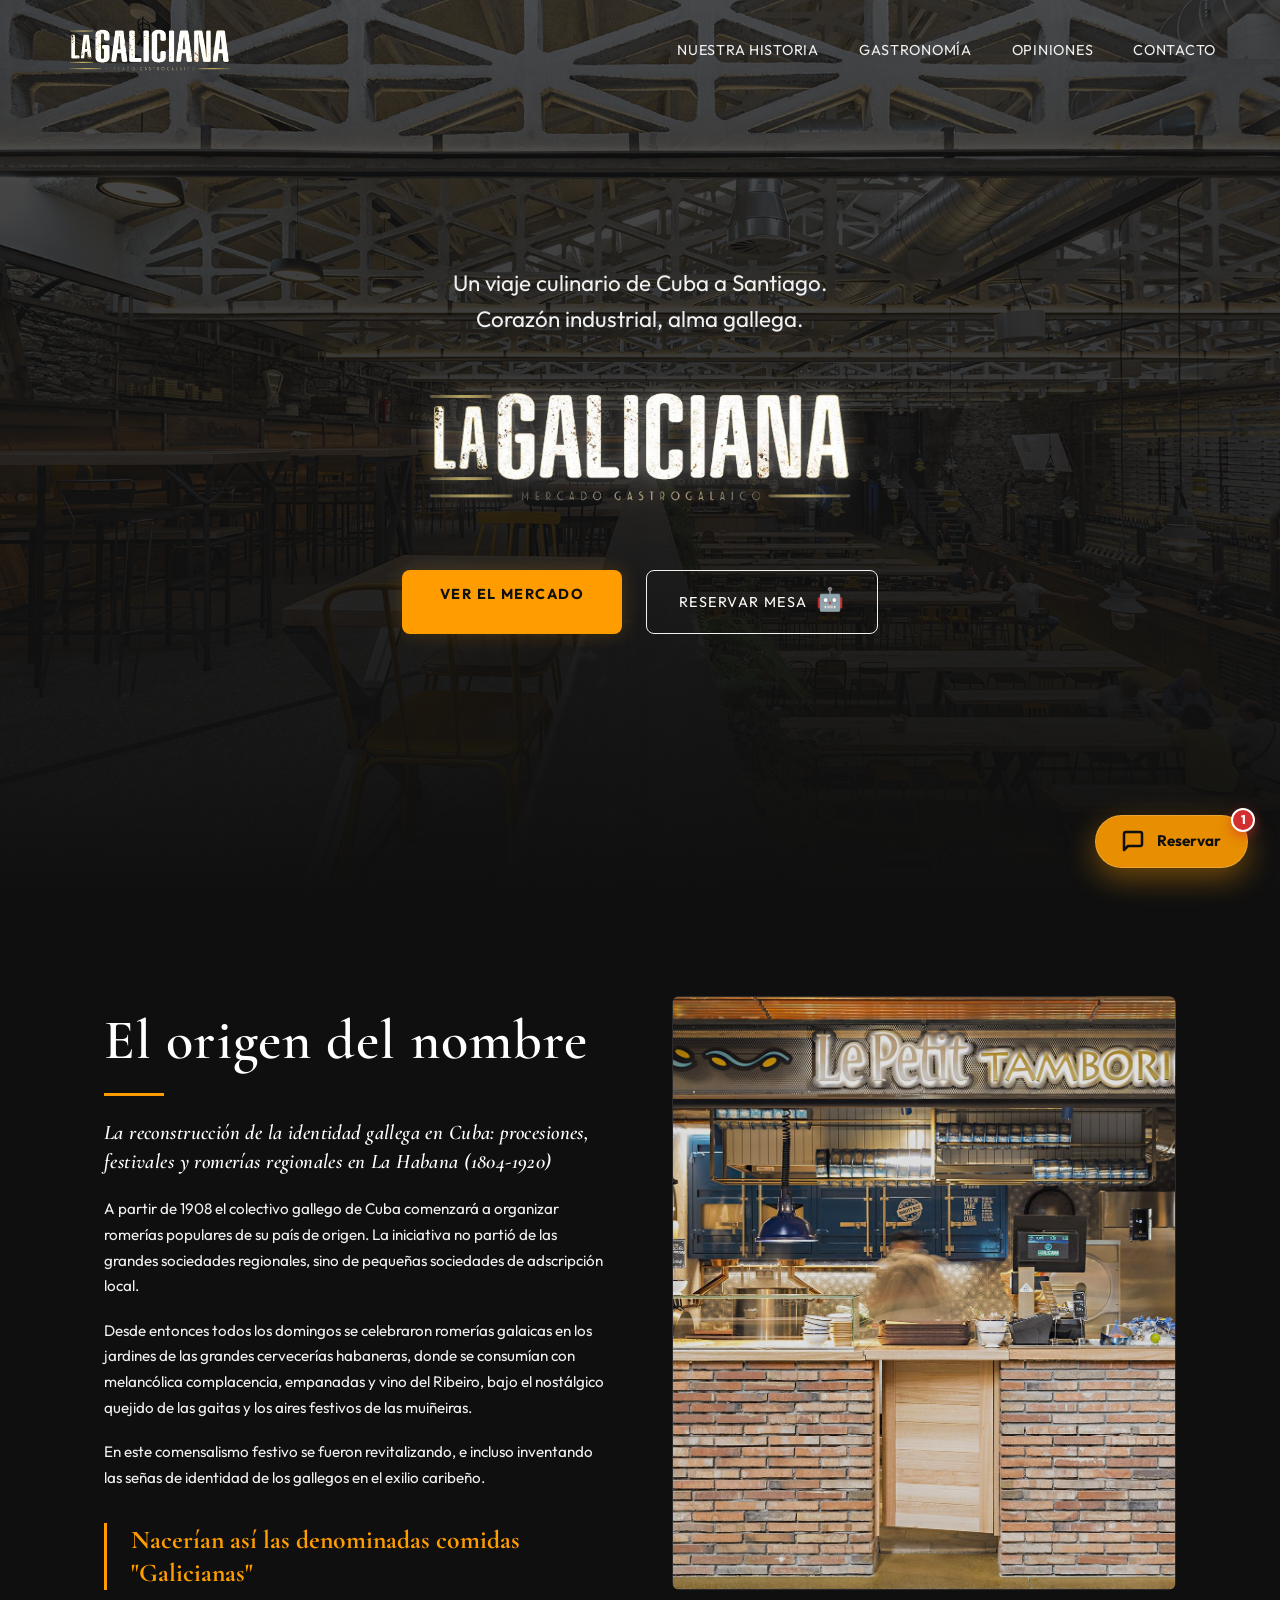
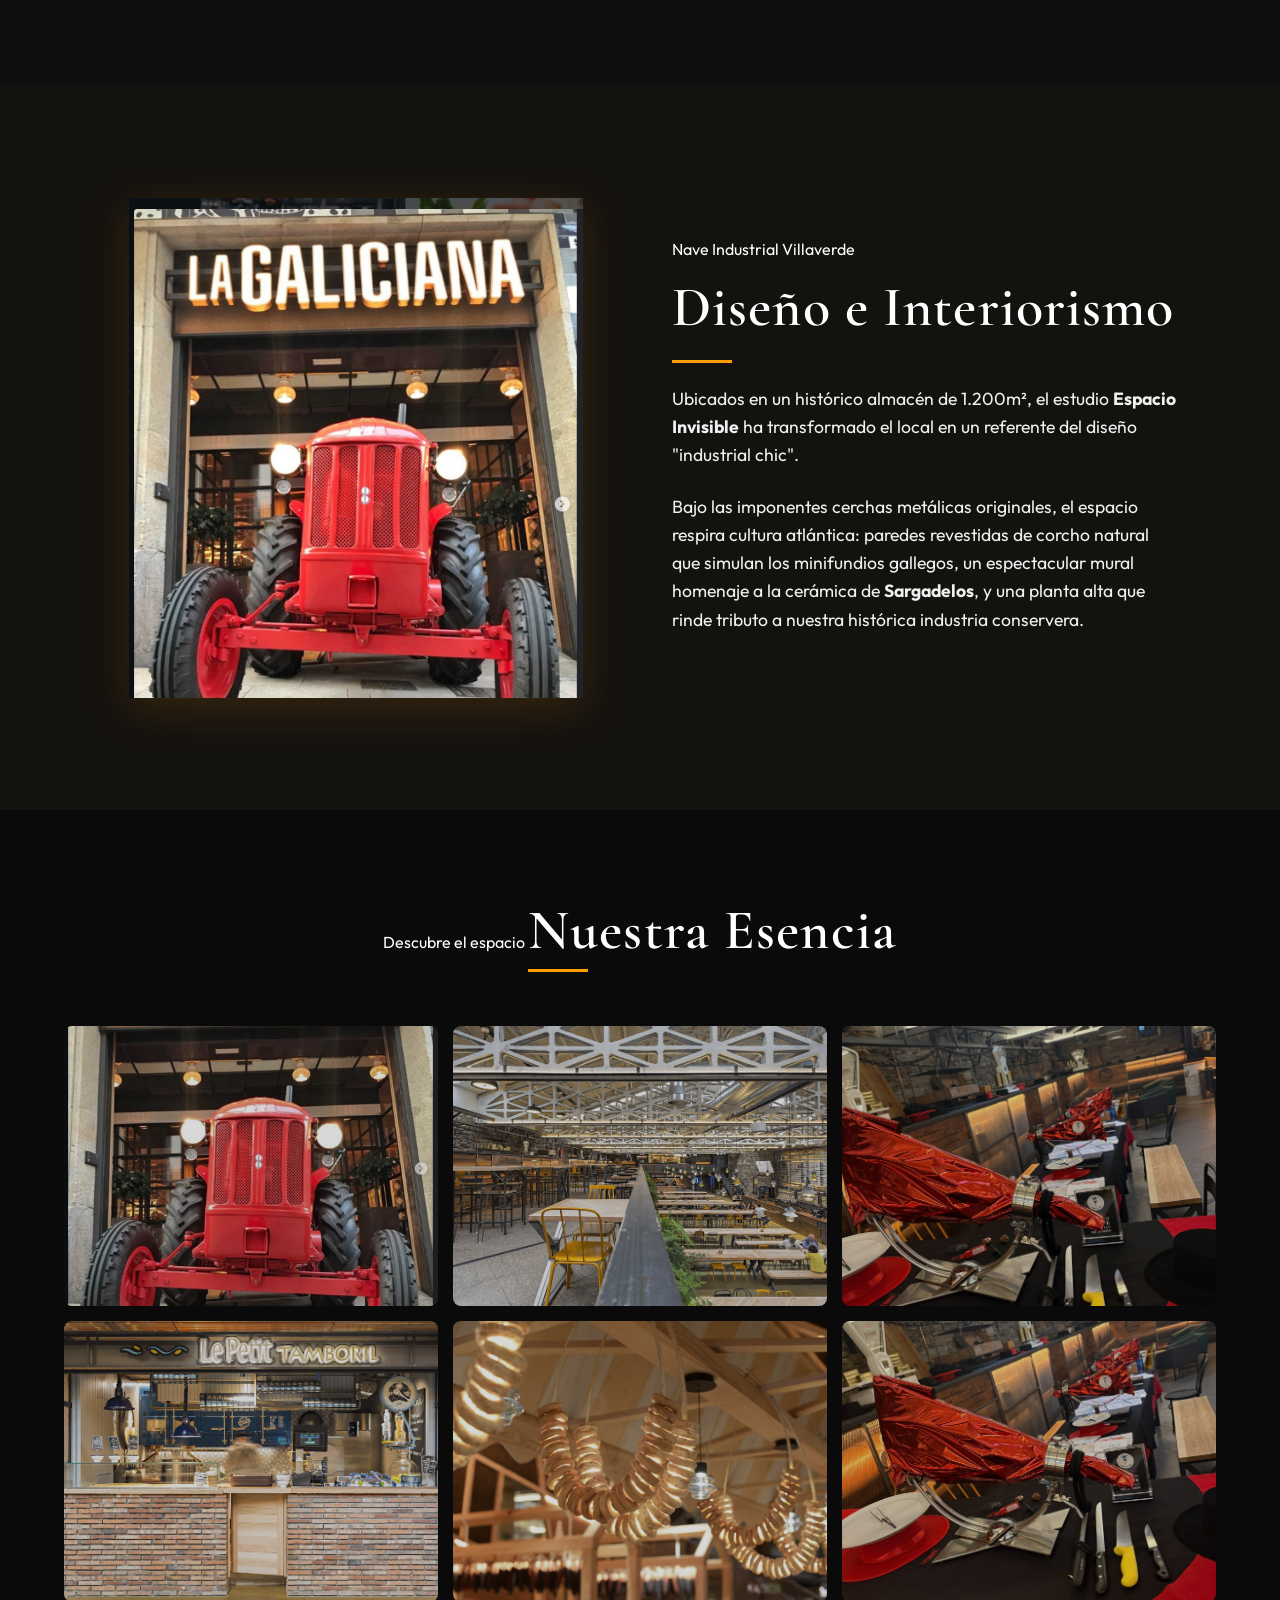
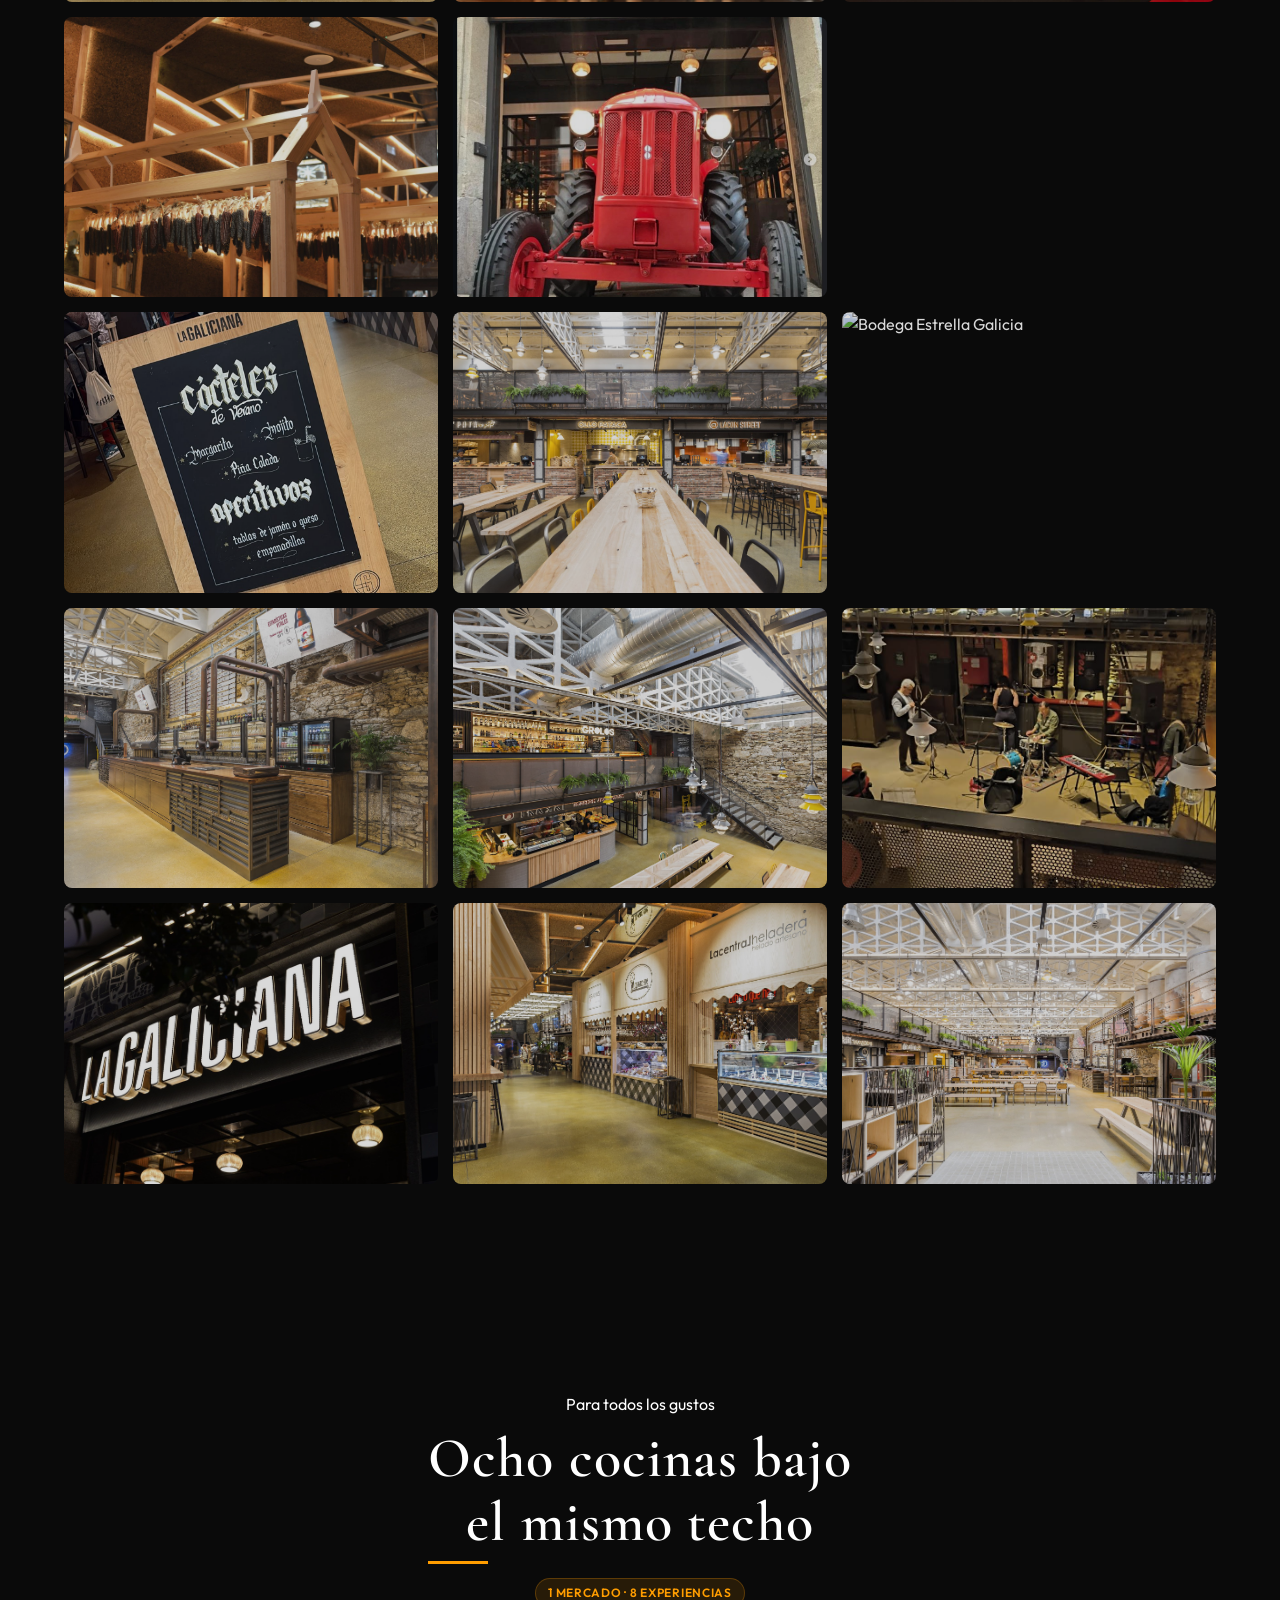
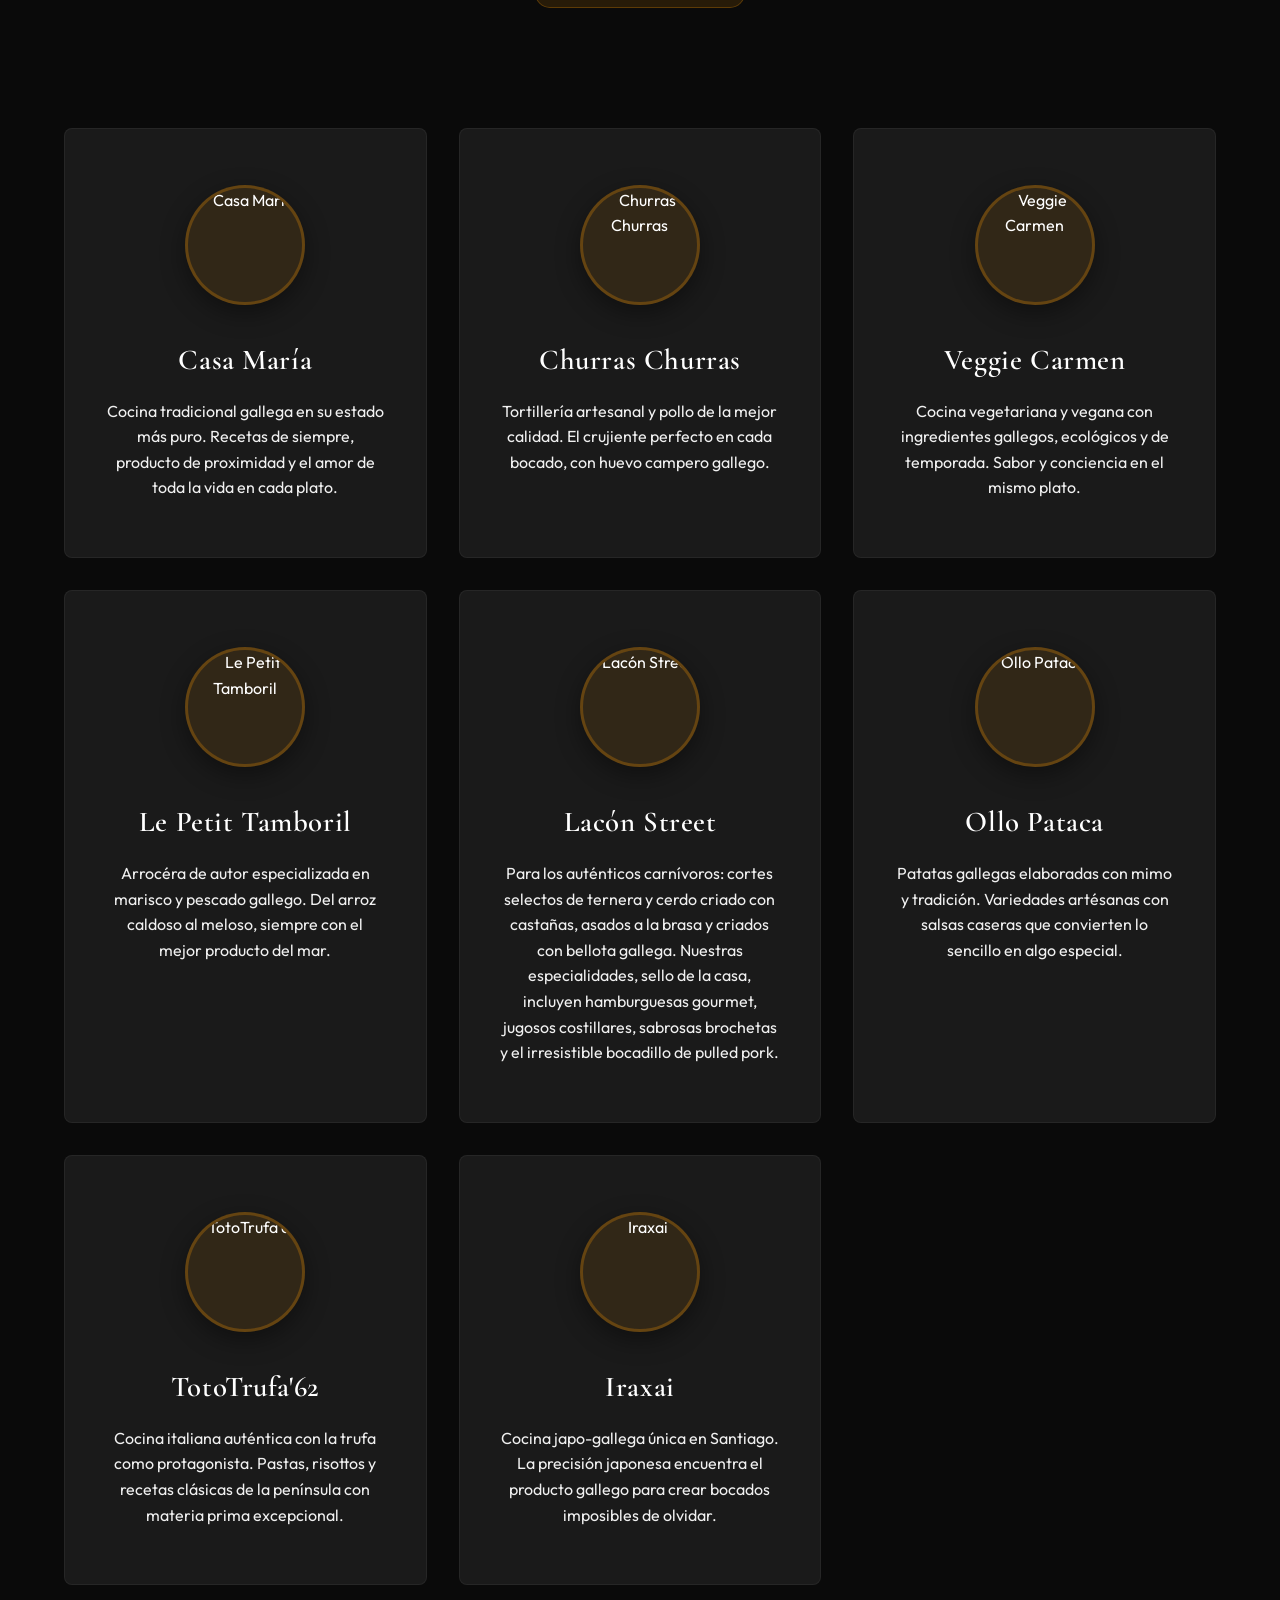
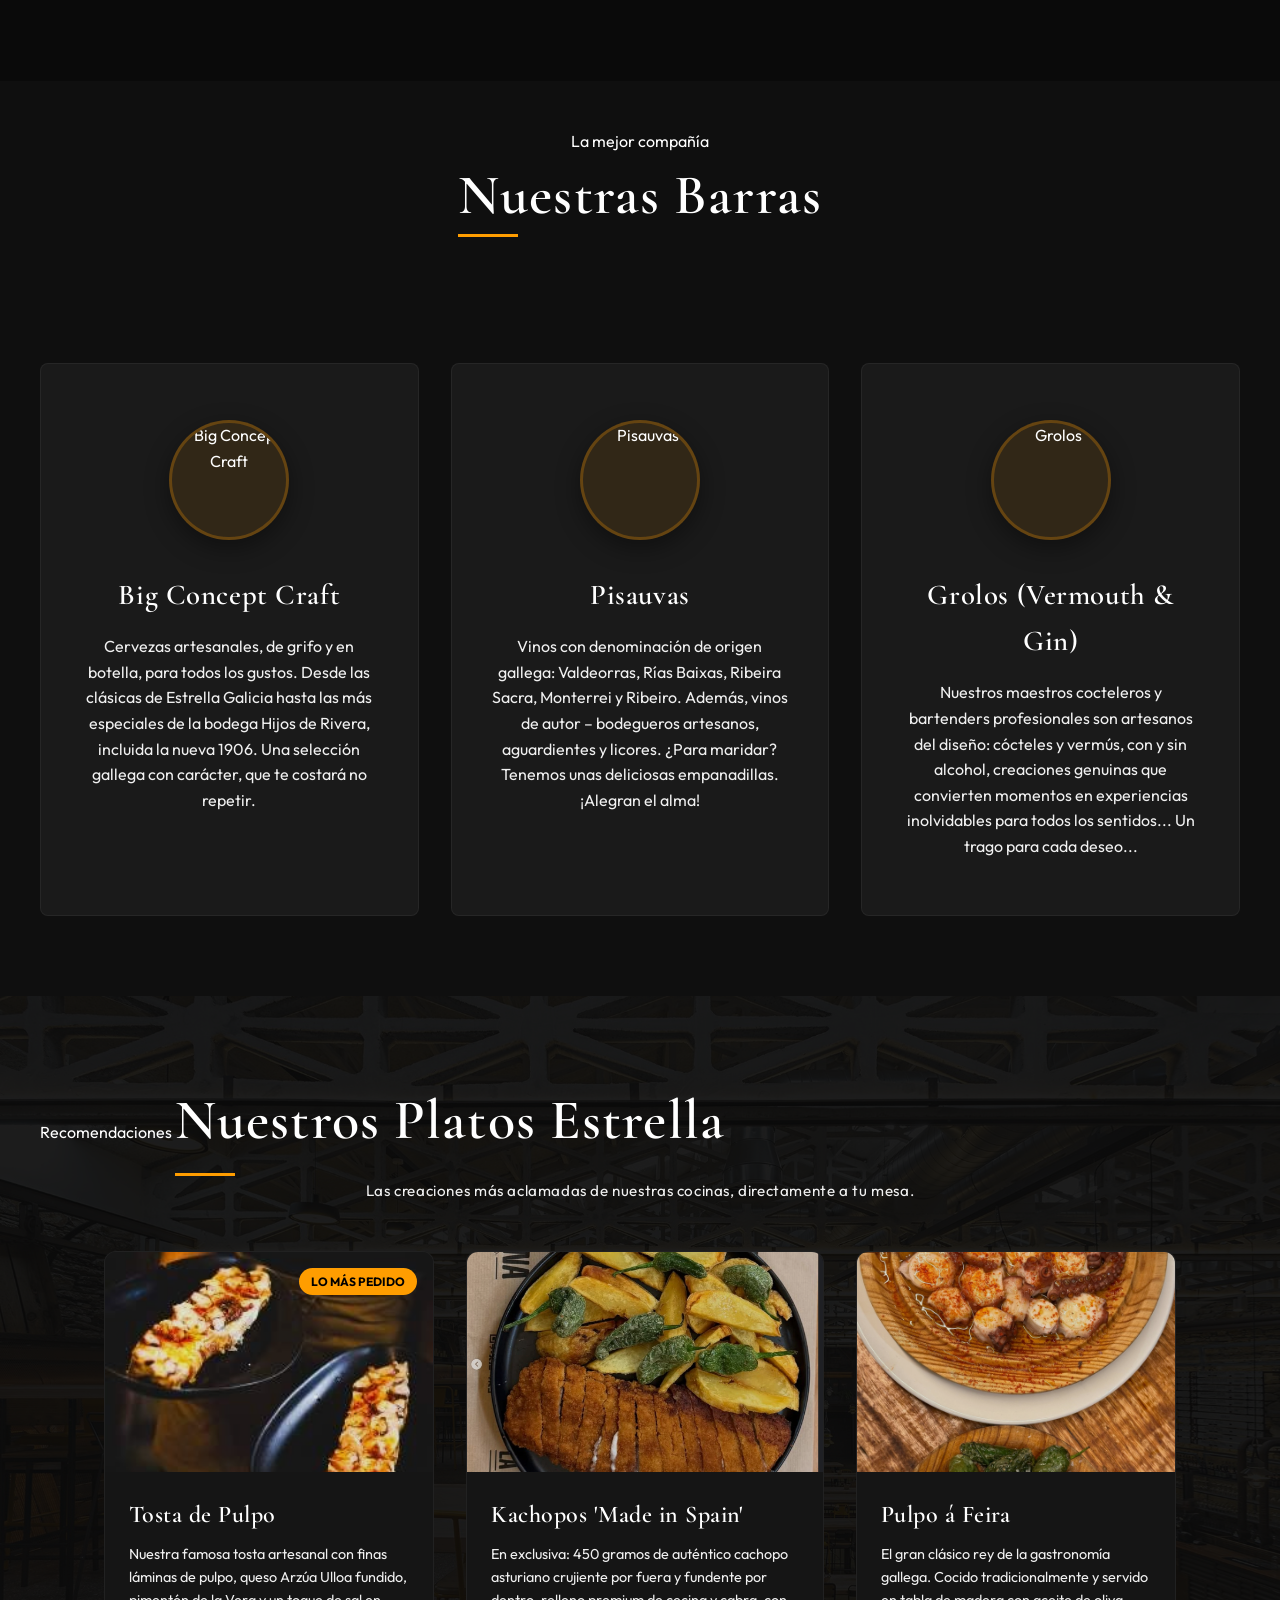
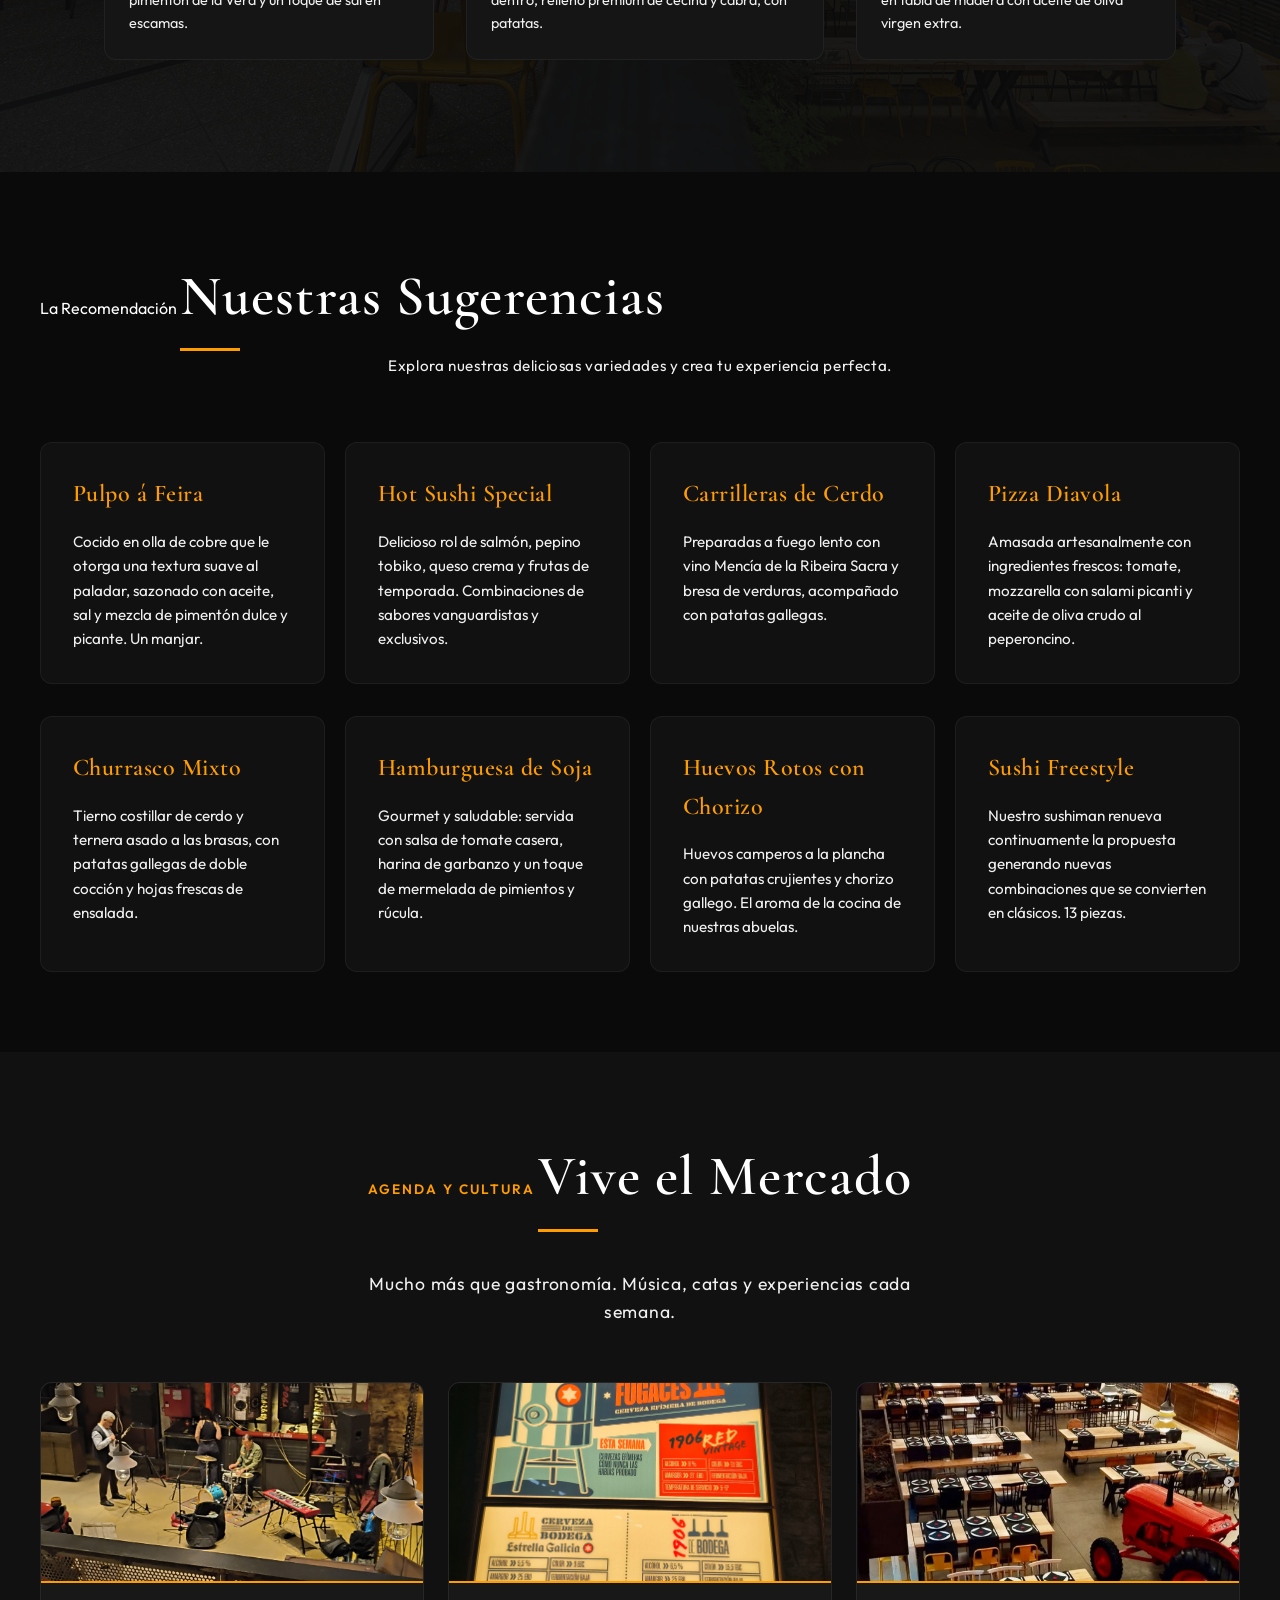
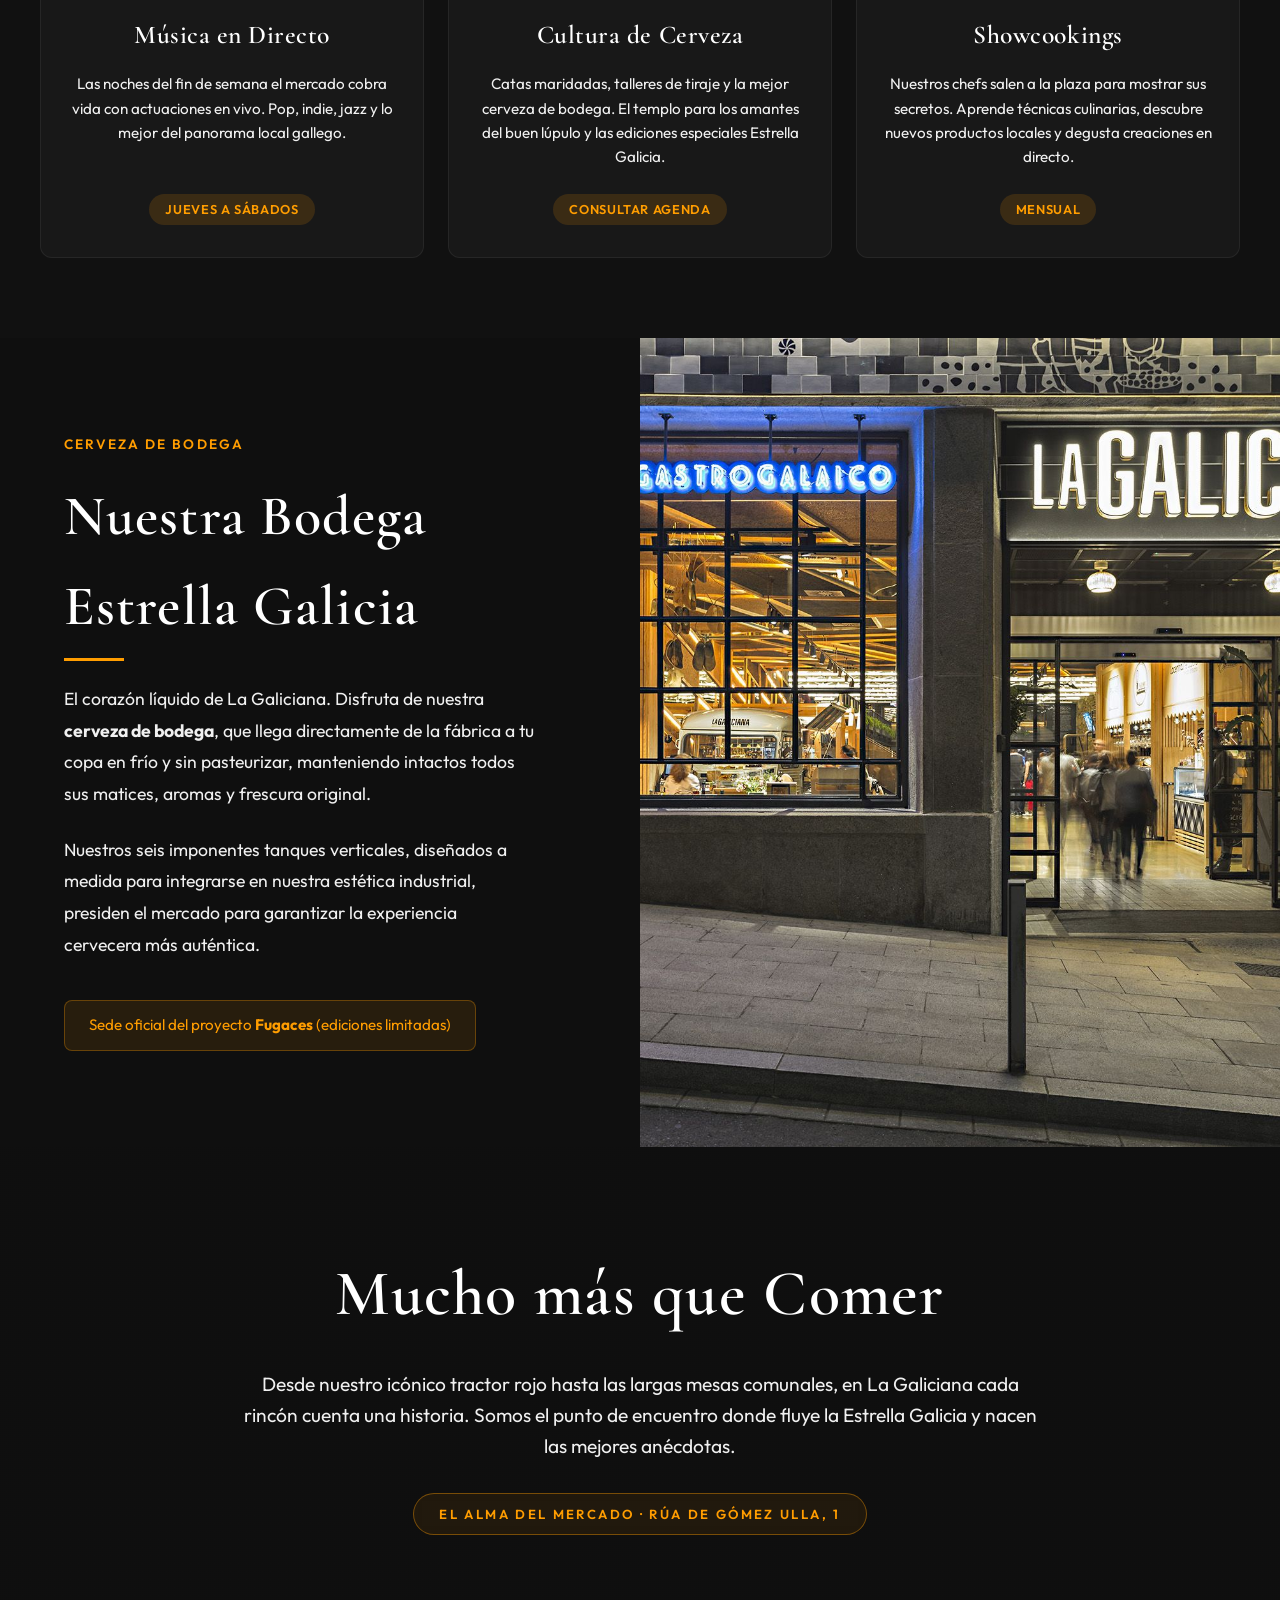
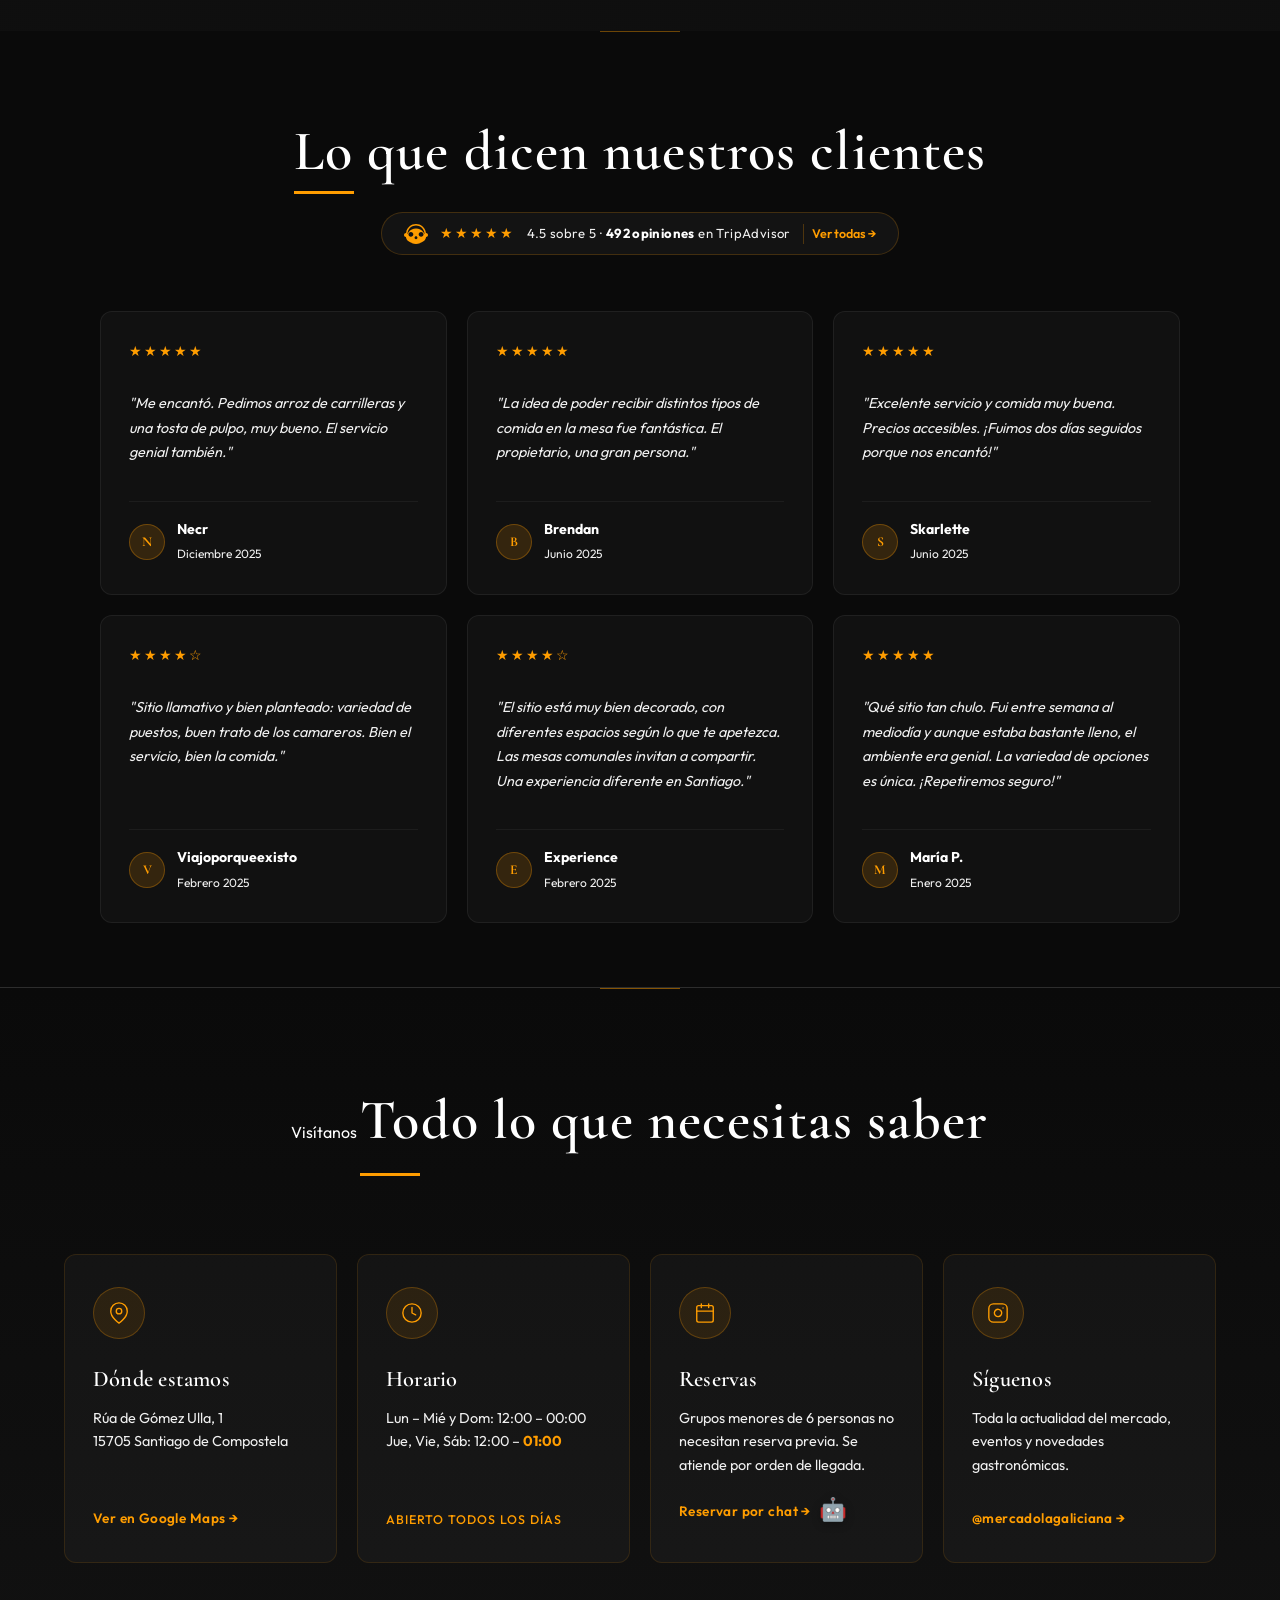
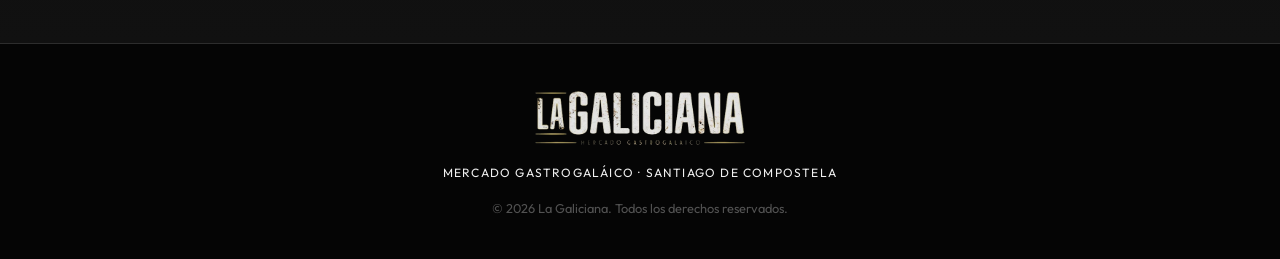
==== commit 867e37bc: "UI: Updated Concept Craft logo to official version" ====
--- a/index.html
+++ b/index.html
@@ -266,10 +266,7 @@
                 <!-- Big Concept Craft -->
                 <div class="stall-card reveal">
                     <div class="stall-icon">
-                        <img src="assets/img/logo grolos.webp" alt="Big Concept Craft" class="stall-img"
-                            style="filter: brightness(2) invert(1);">
-                        <!-- Nota: El logo de grolos se usa temporalmente como placeholder si falta el de Big Concept, 
-                             pero según la imagen son 3 diferentes. Mantenemos la estructura premium. -->
+                        <img src="assets/img/logo conceptcraft.webp" alt="Big Concept Craft" class="stall-img">
                     </div>
                     <h3>Big Concept Craft</h3>
                     <p>Cervezas artesanales, de grifo y en botella, para todos los gustos. Desde las clásicas de
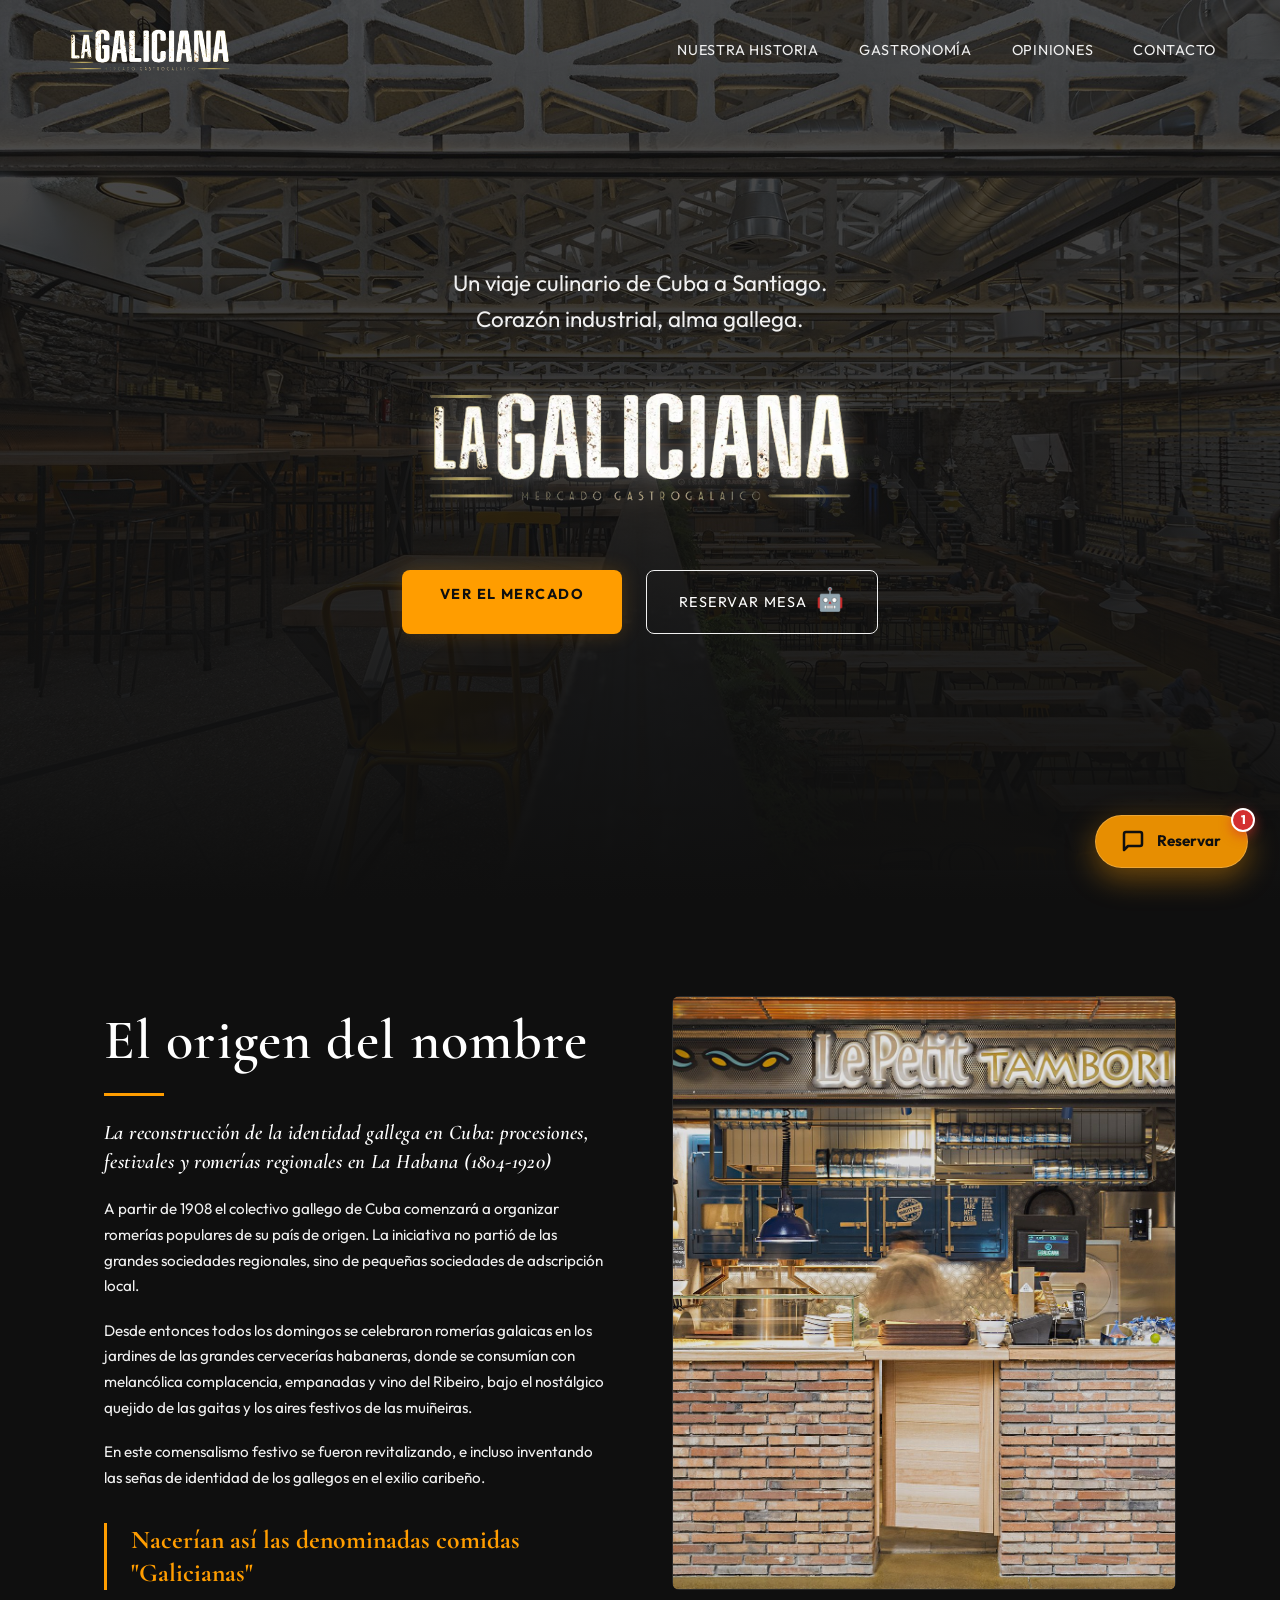
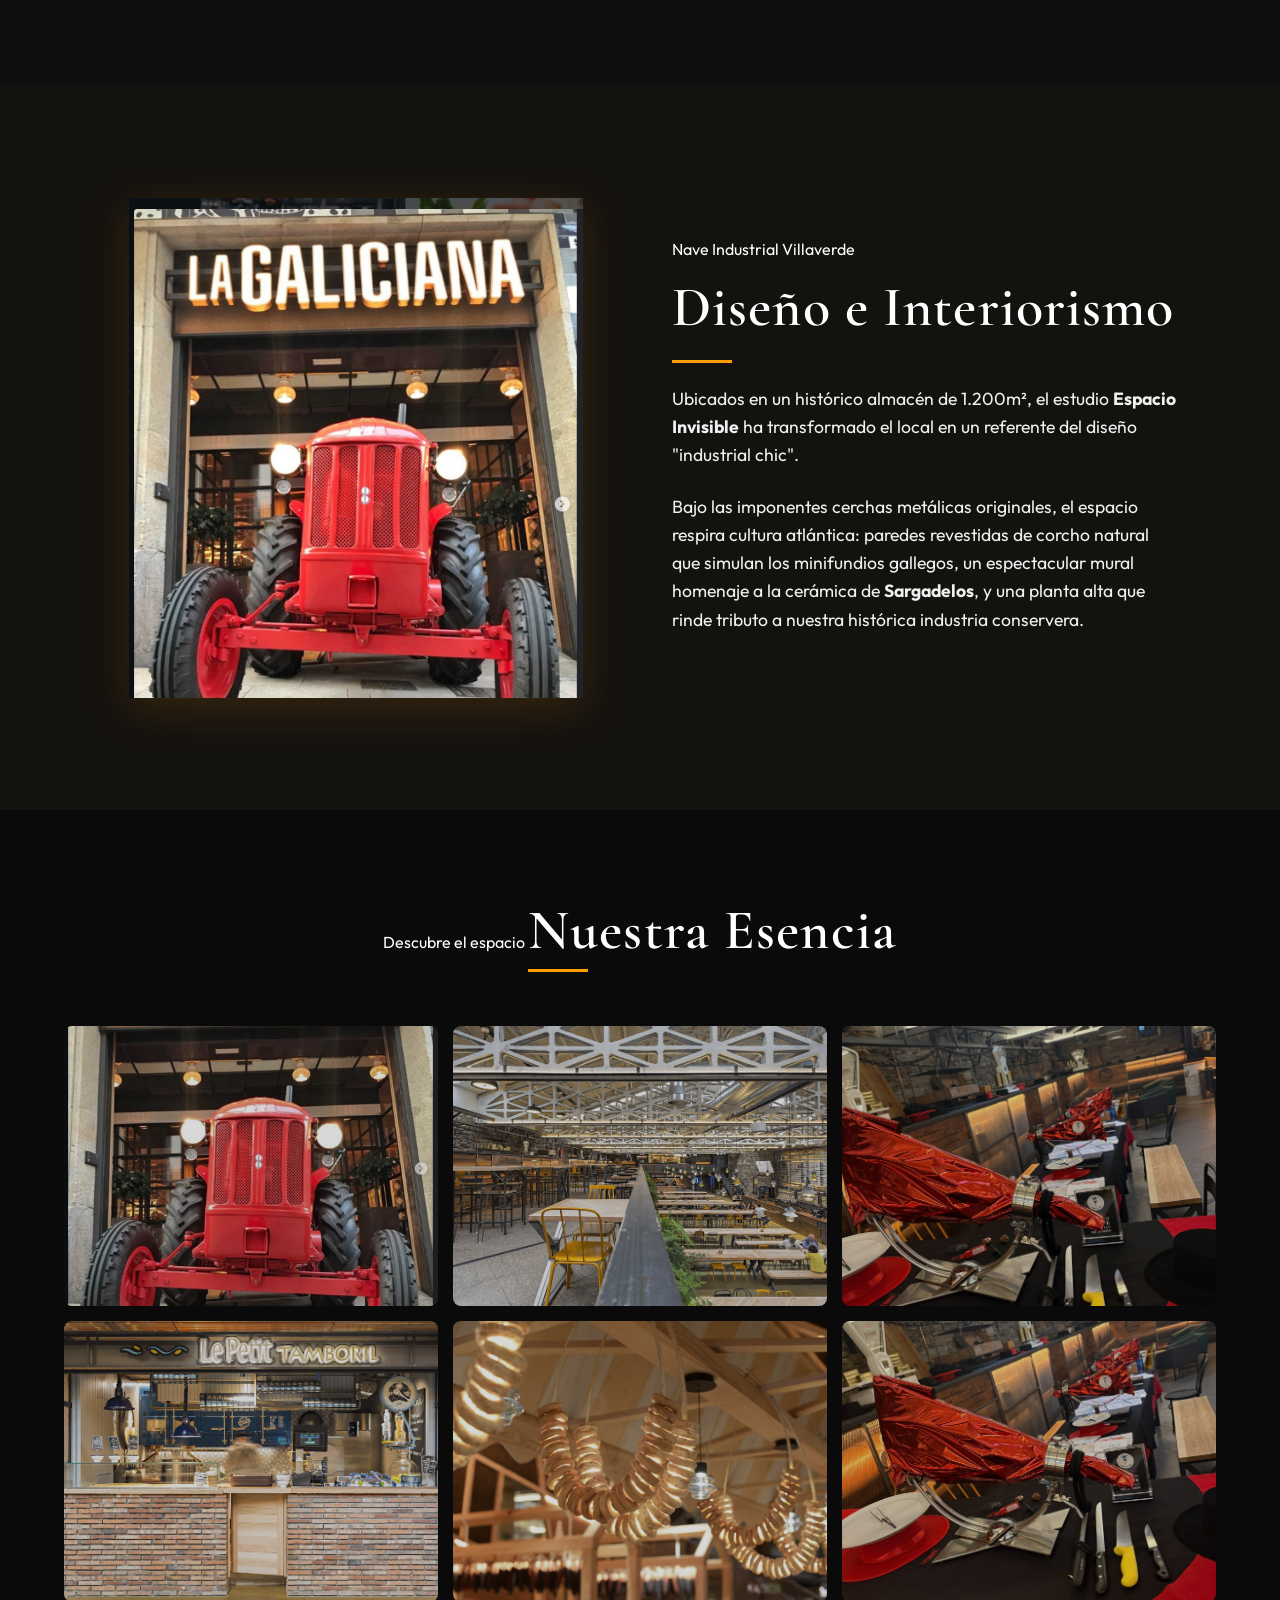
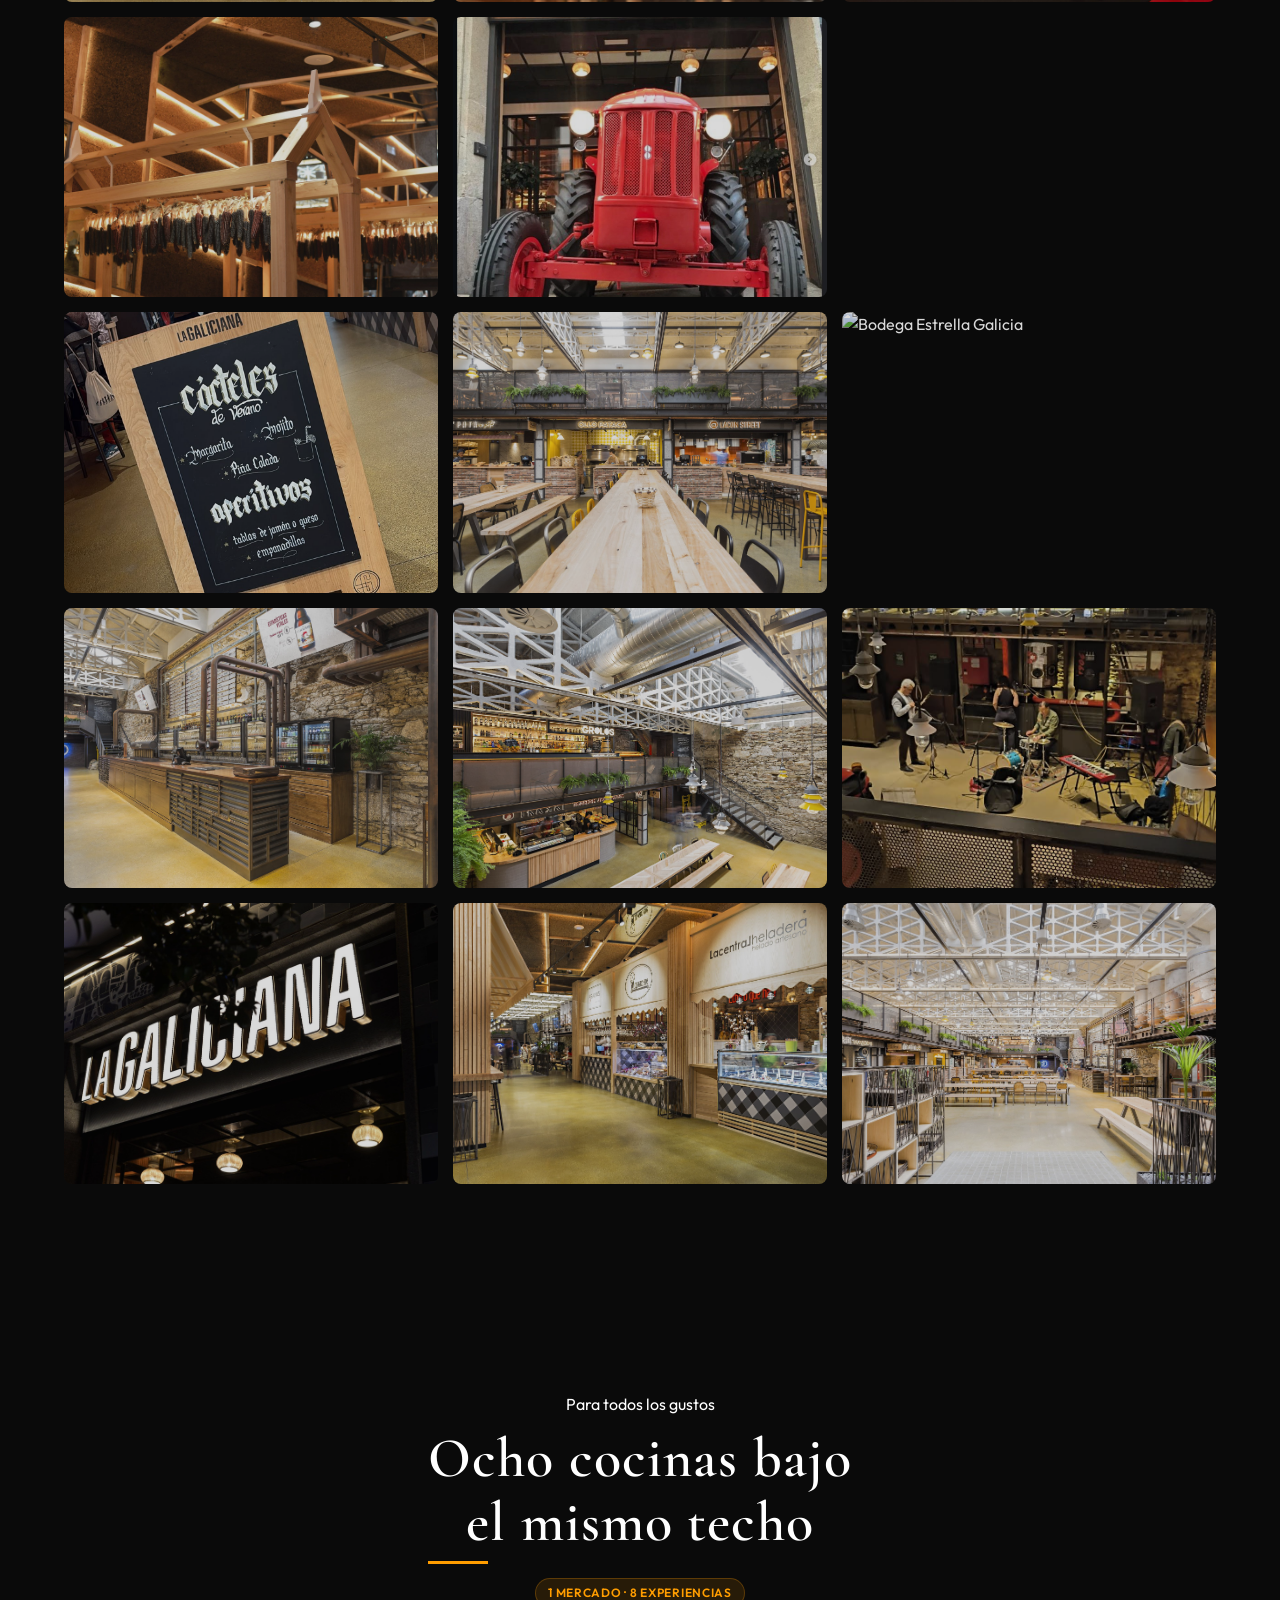
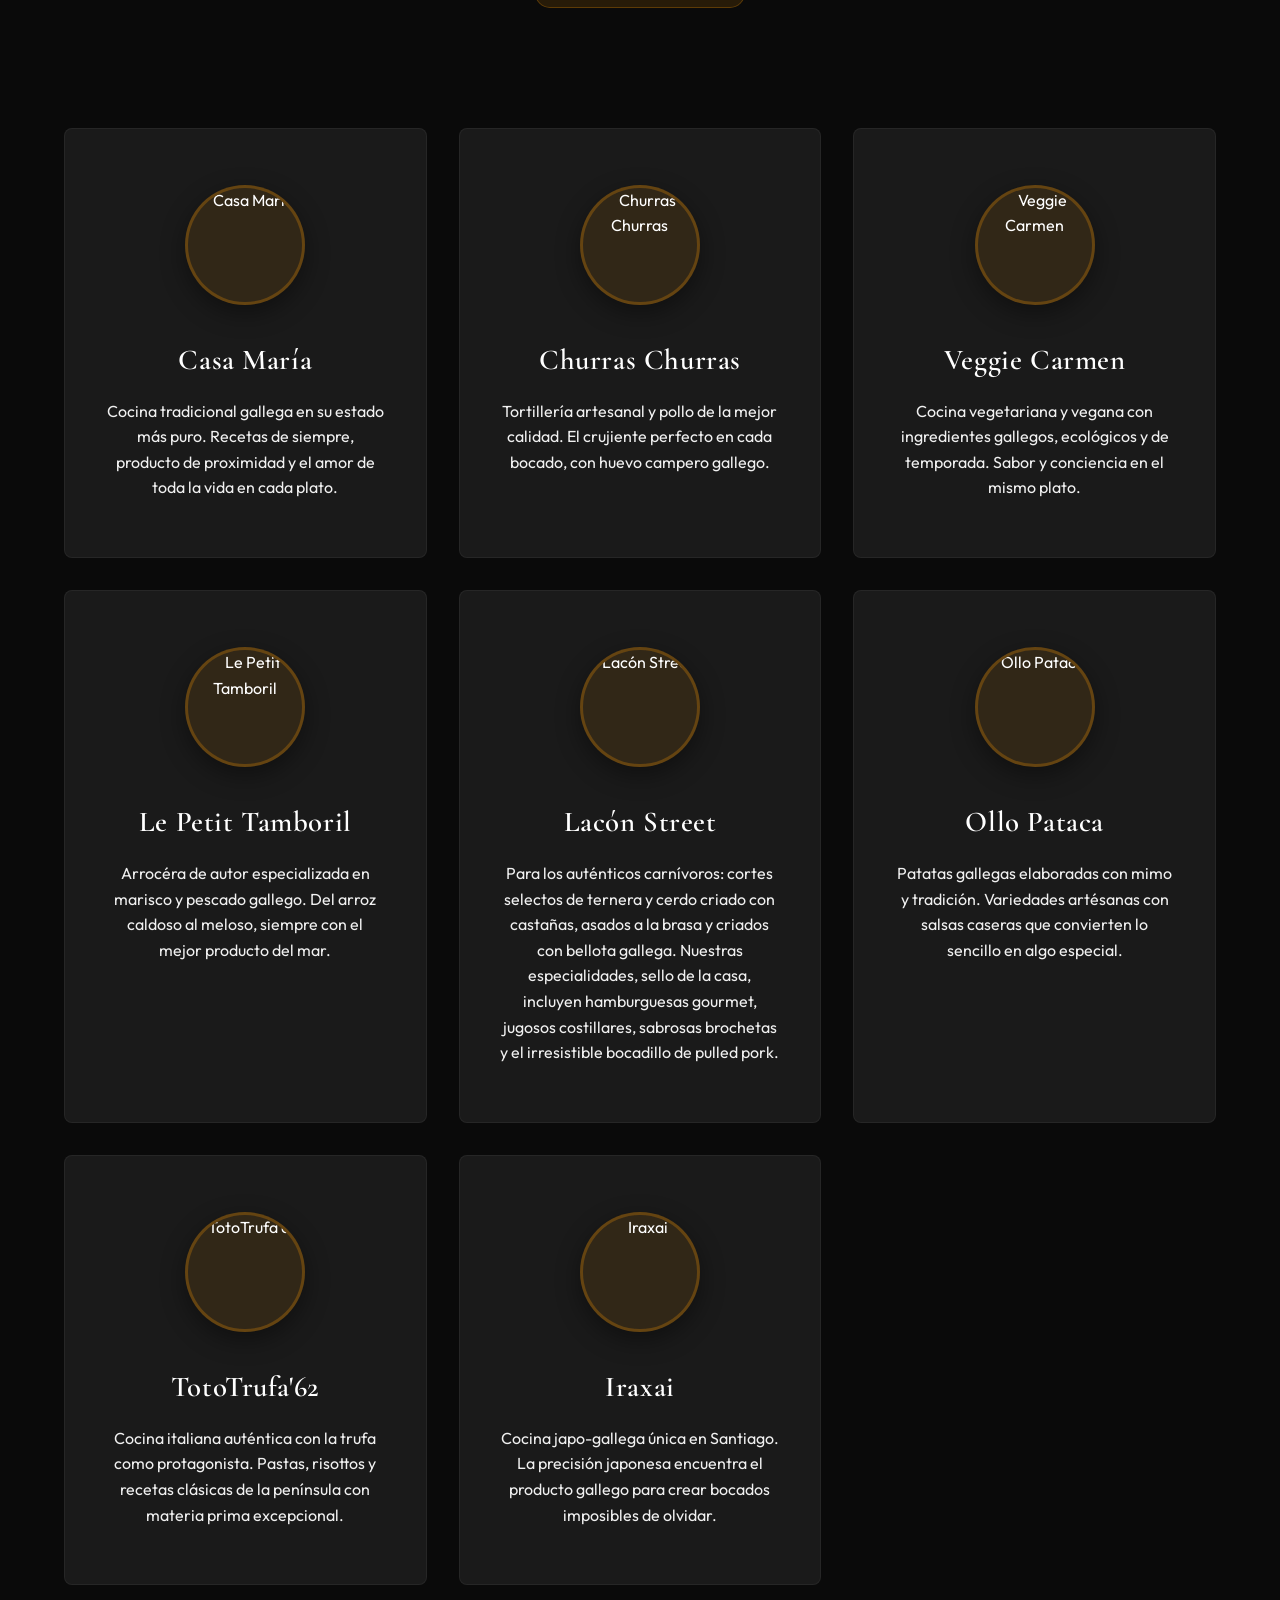
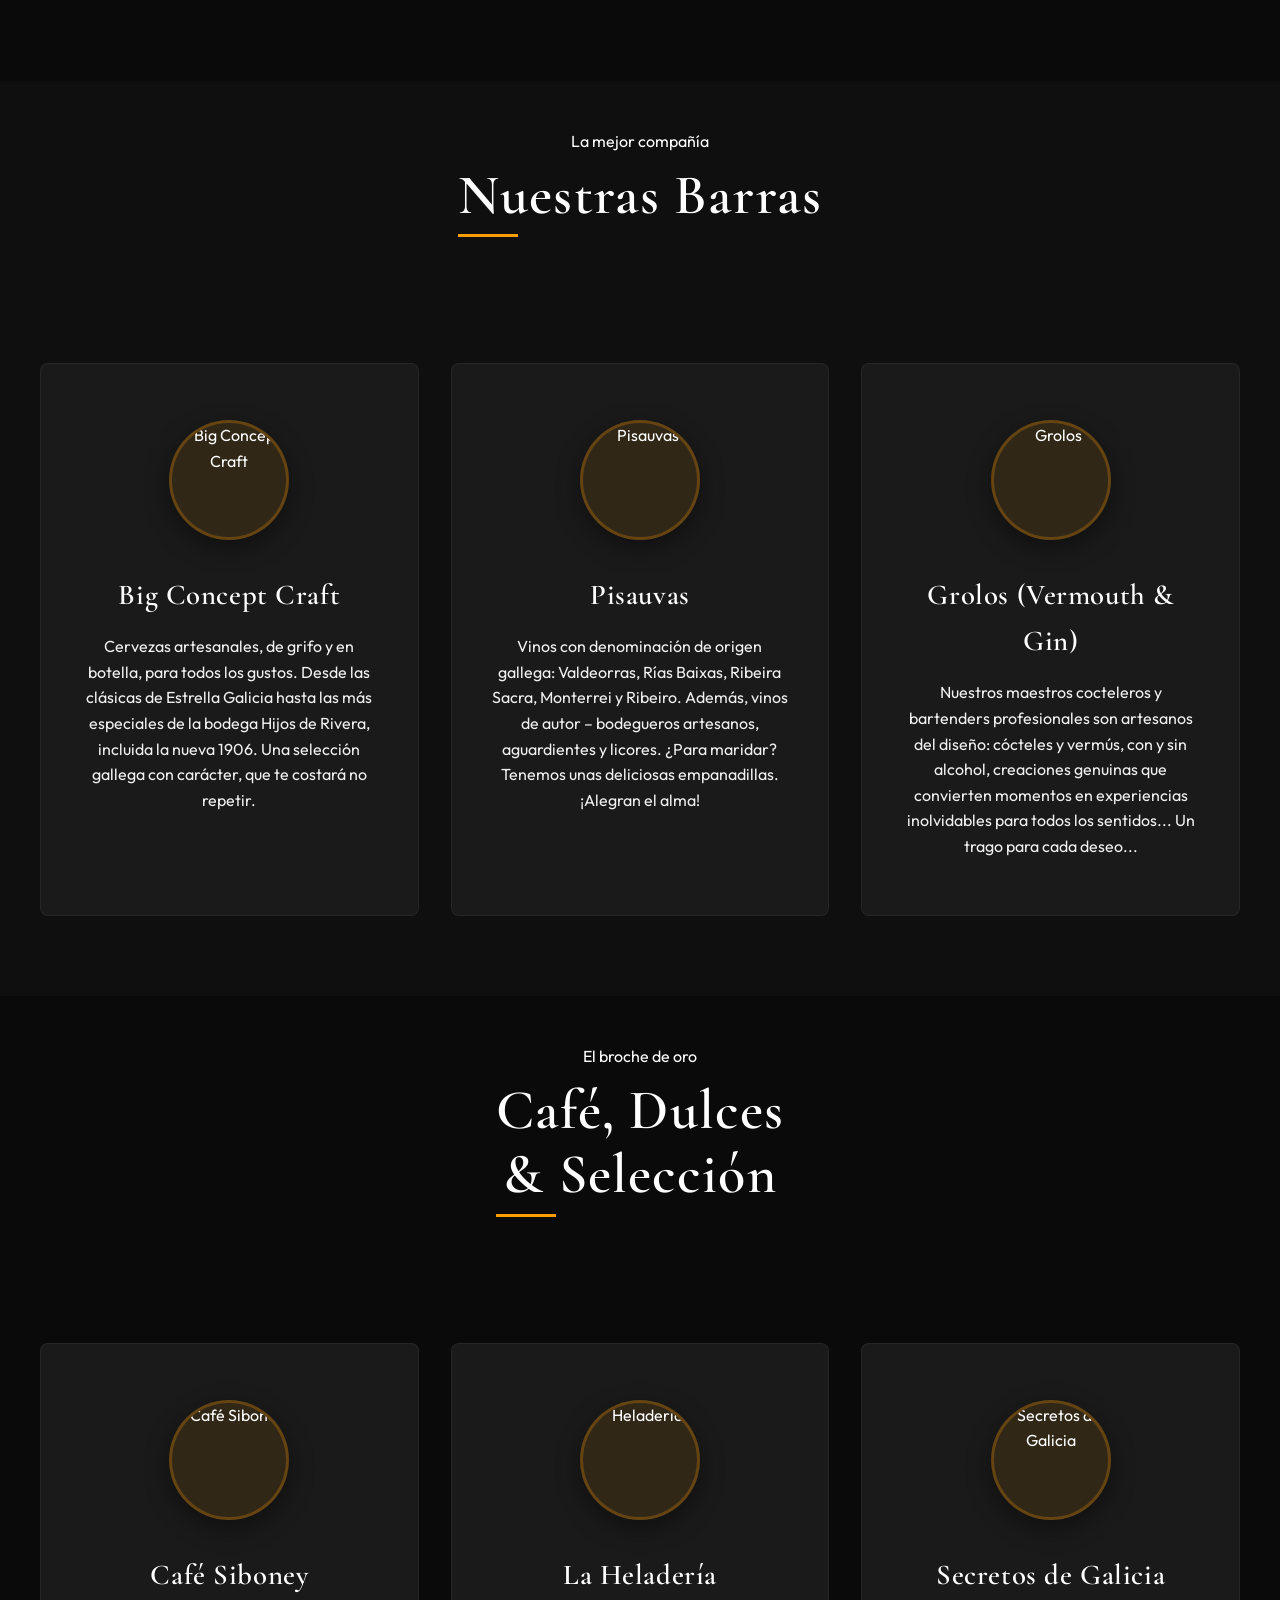
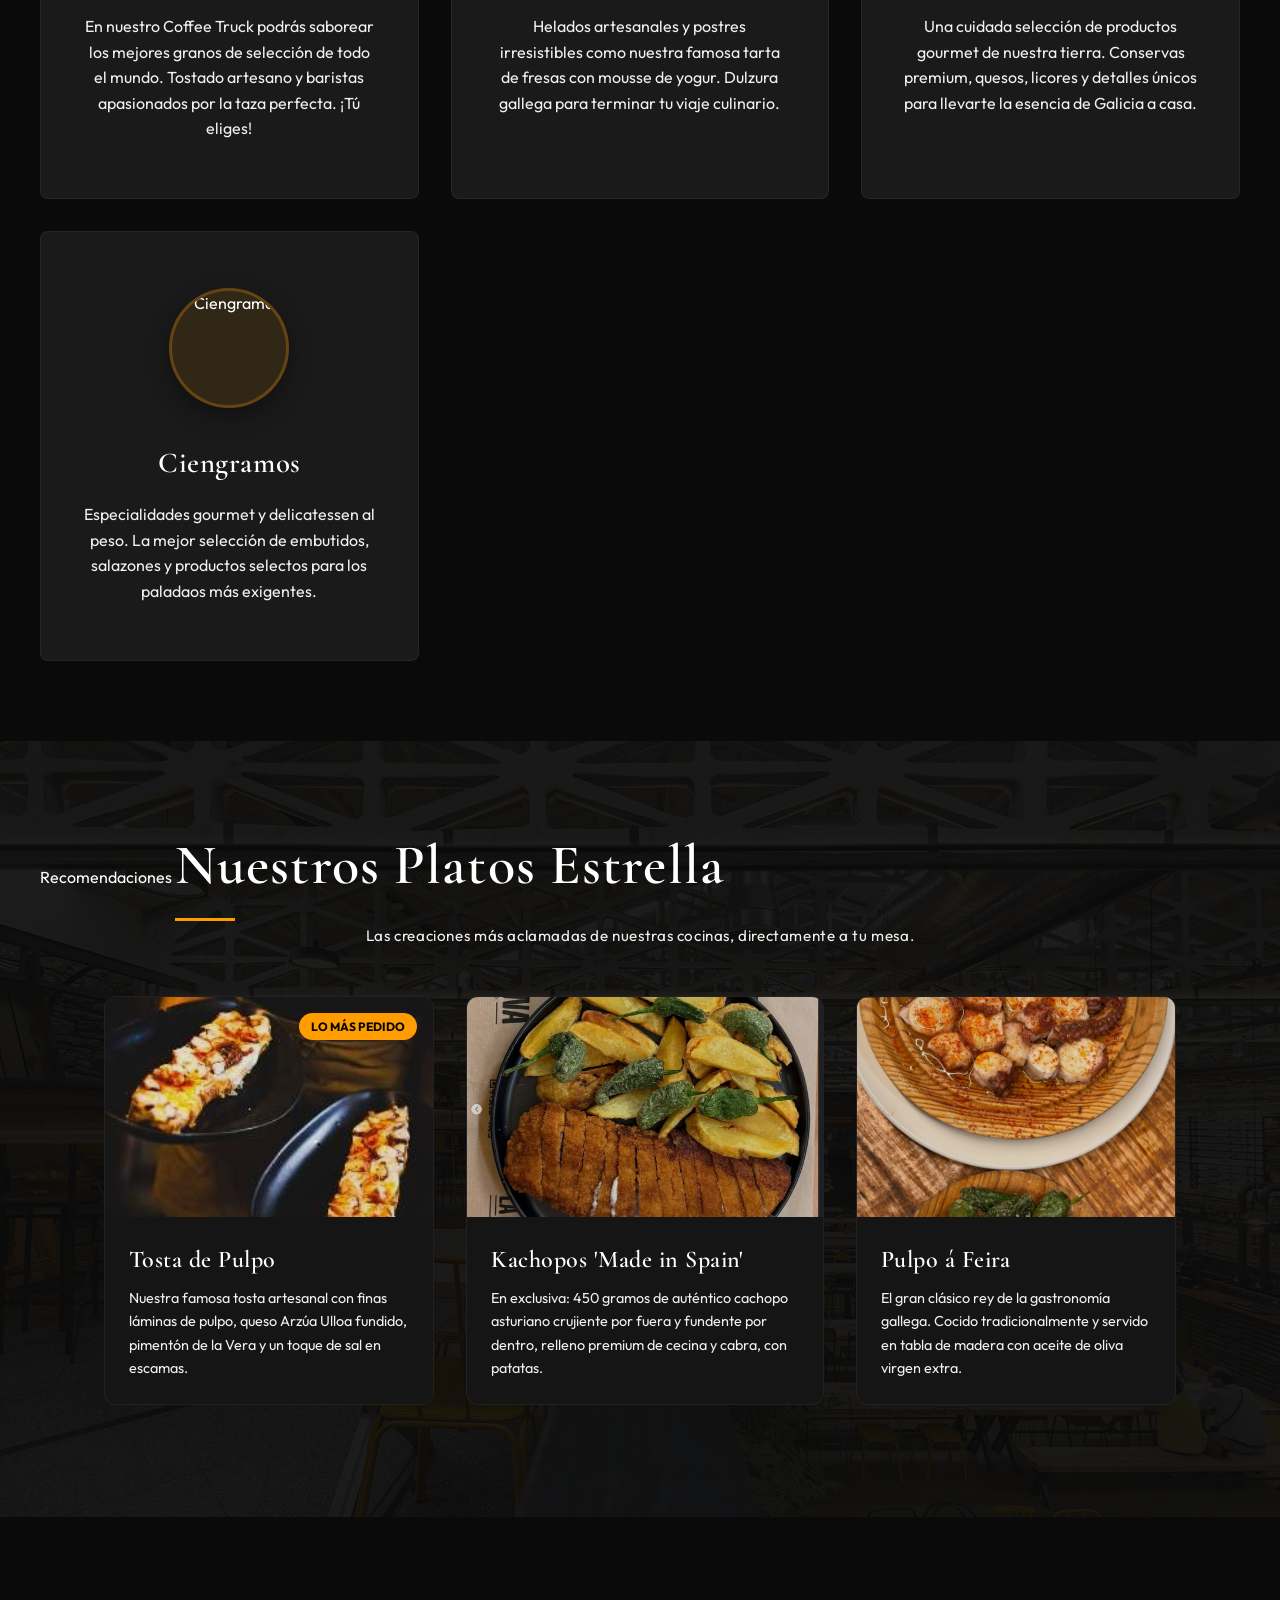
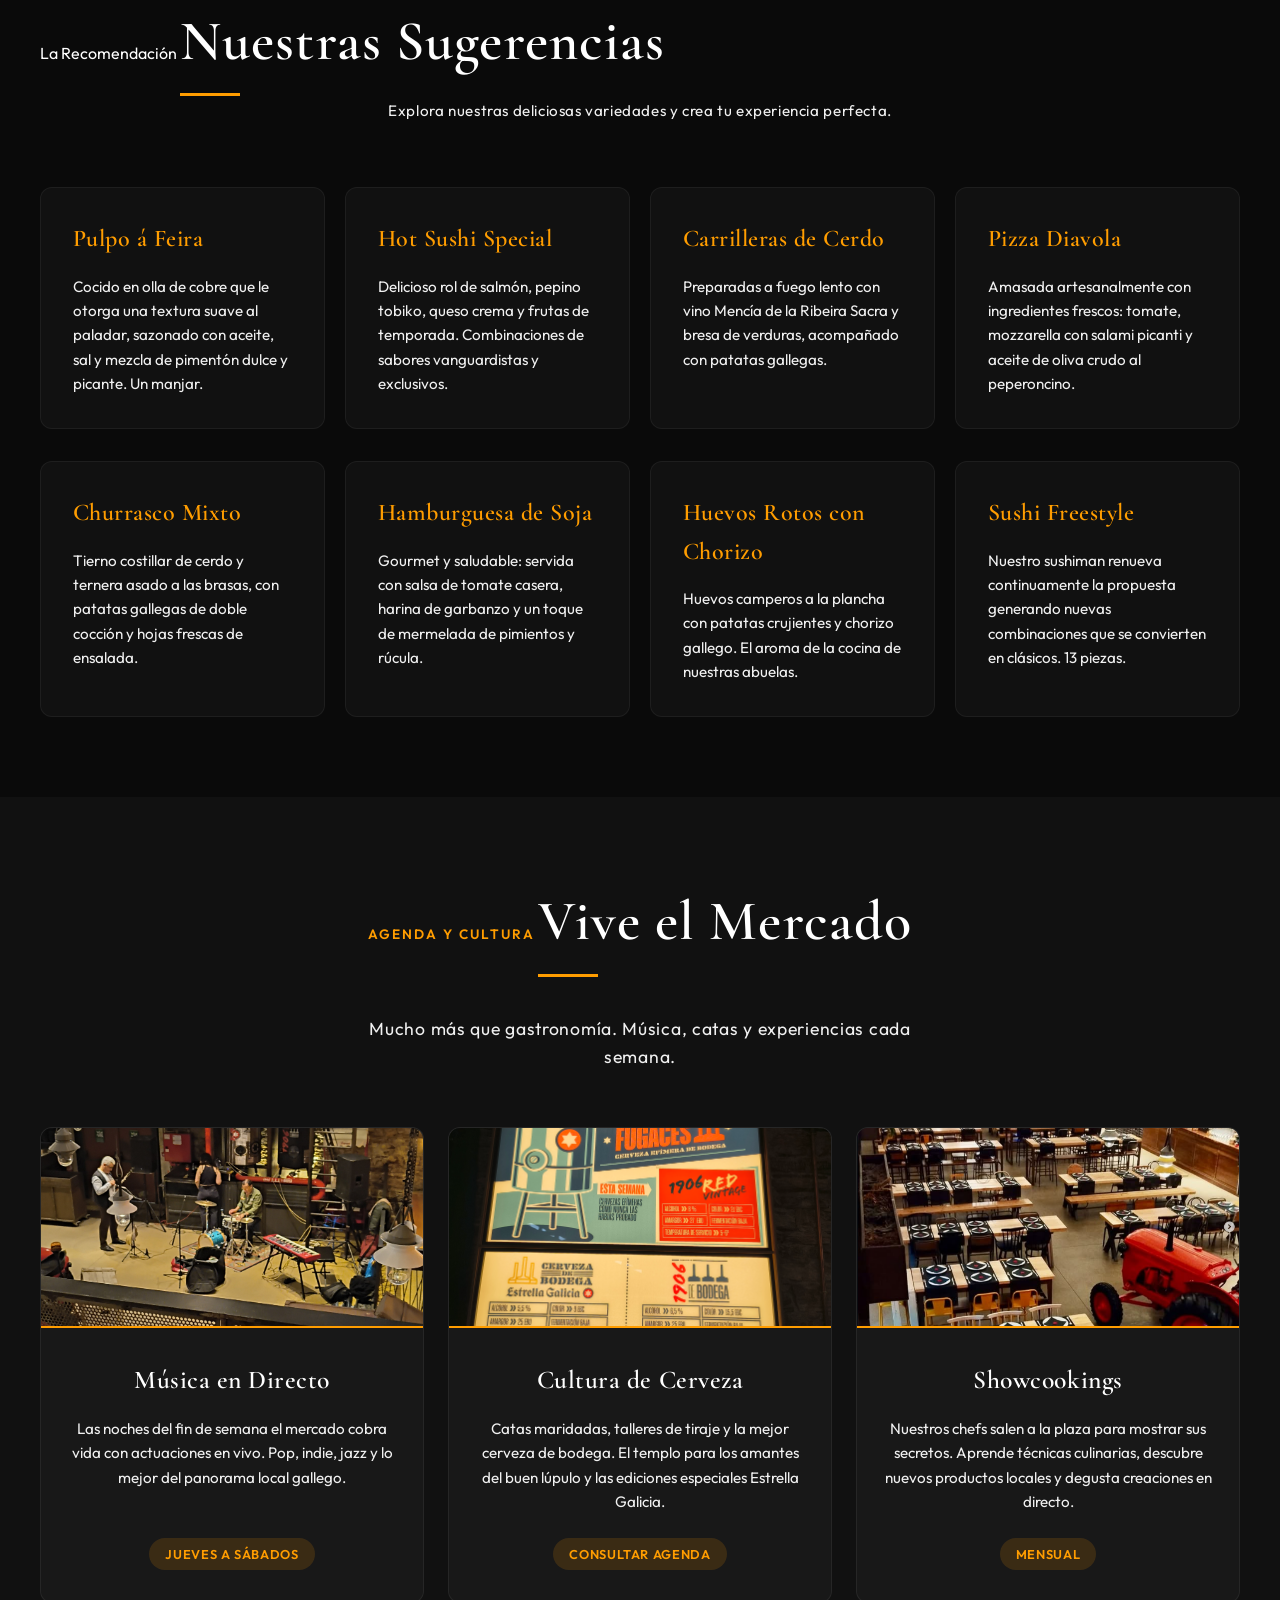
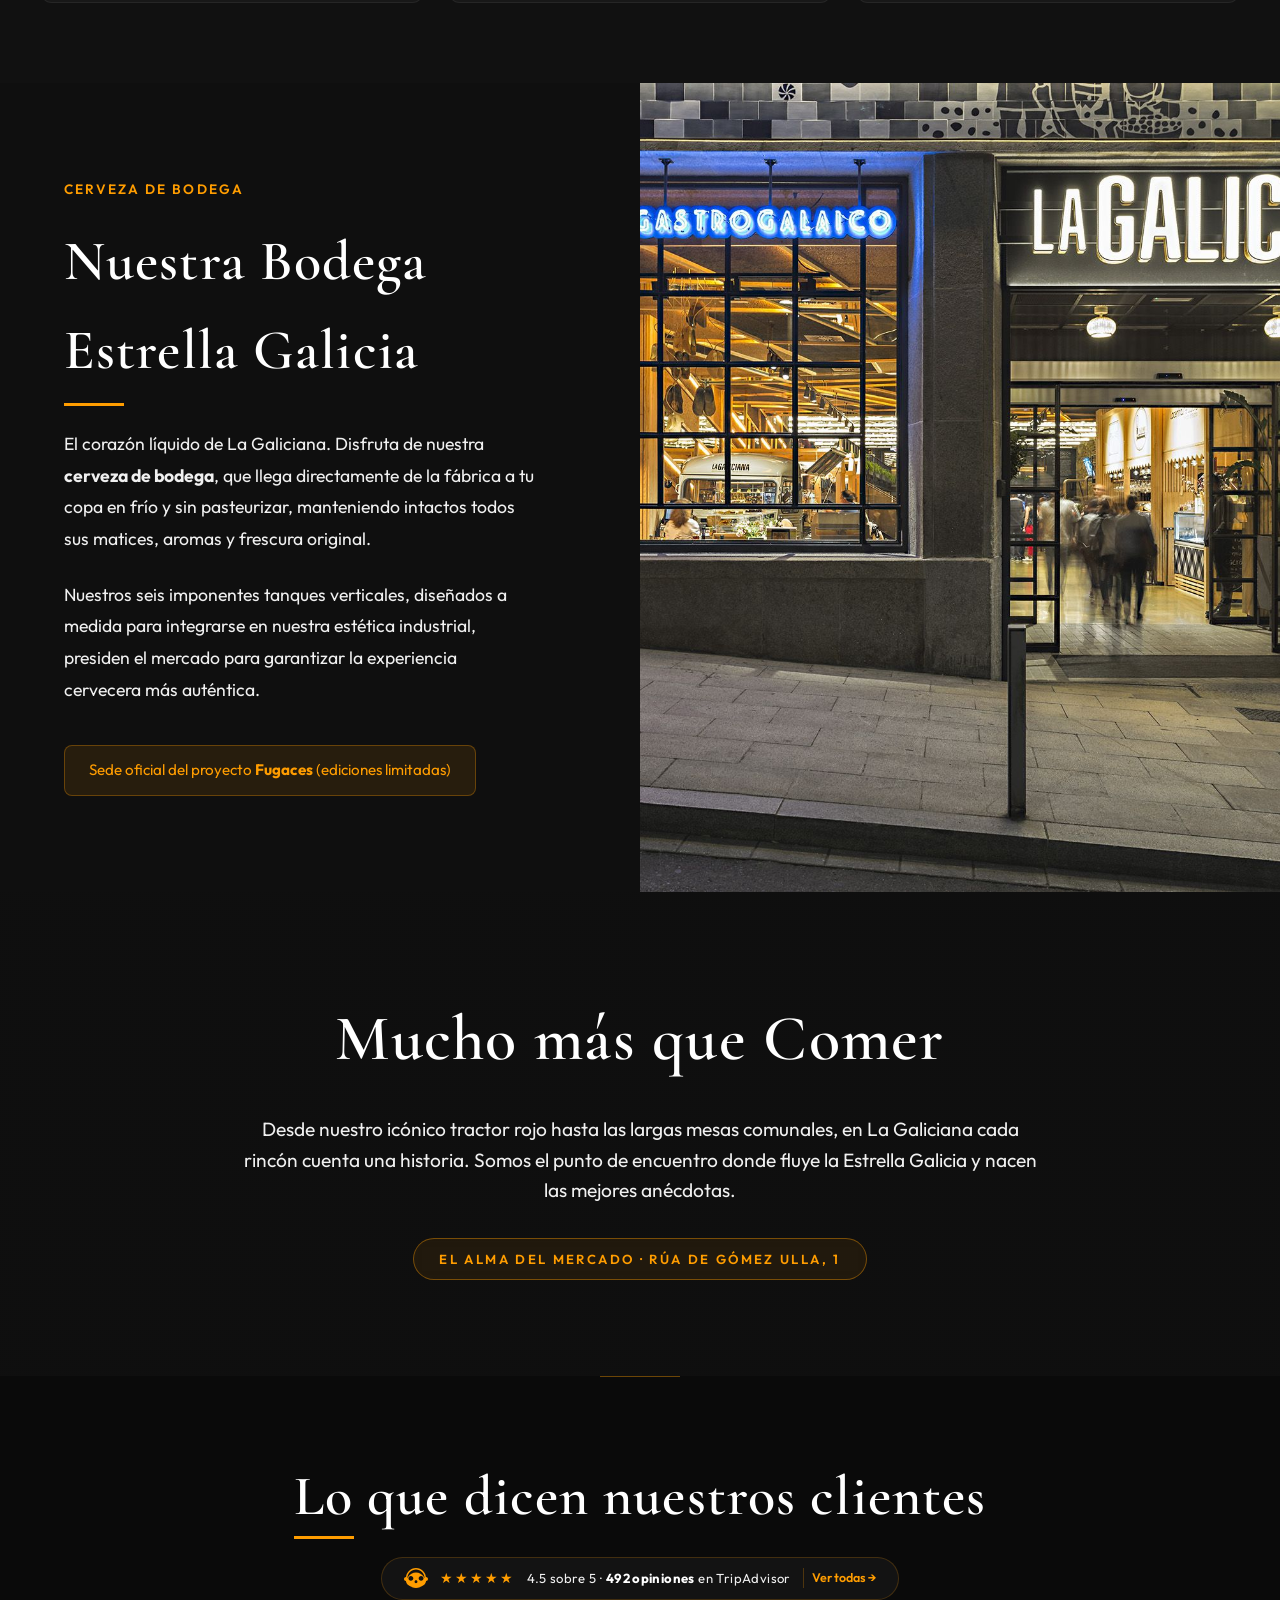
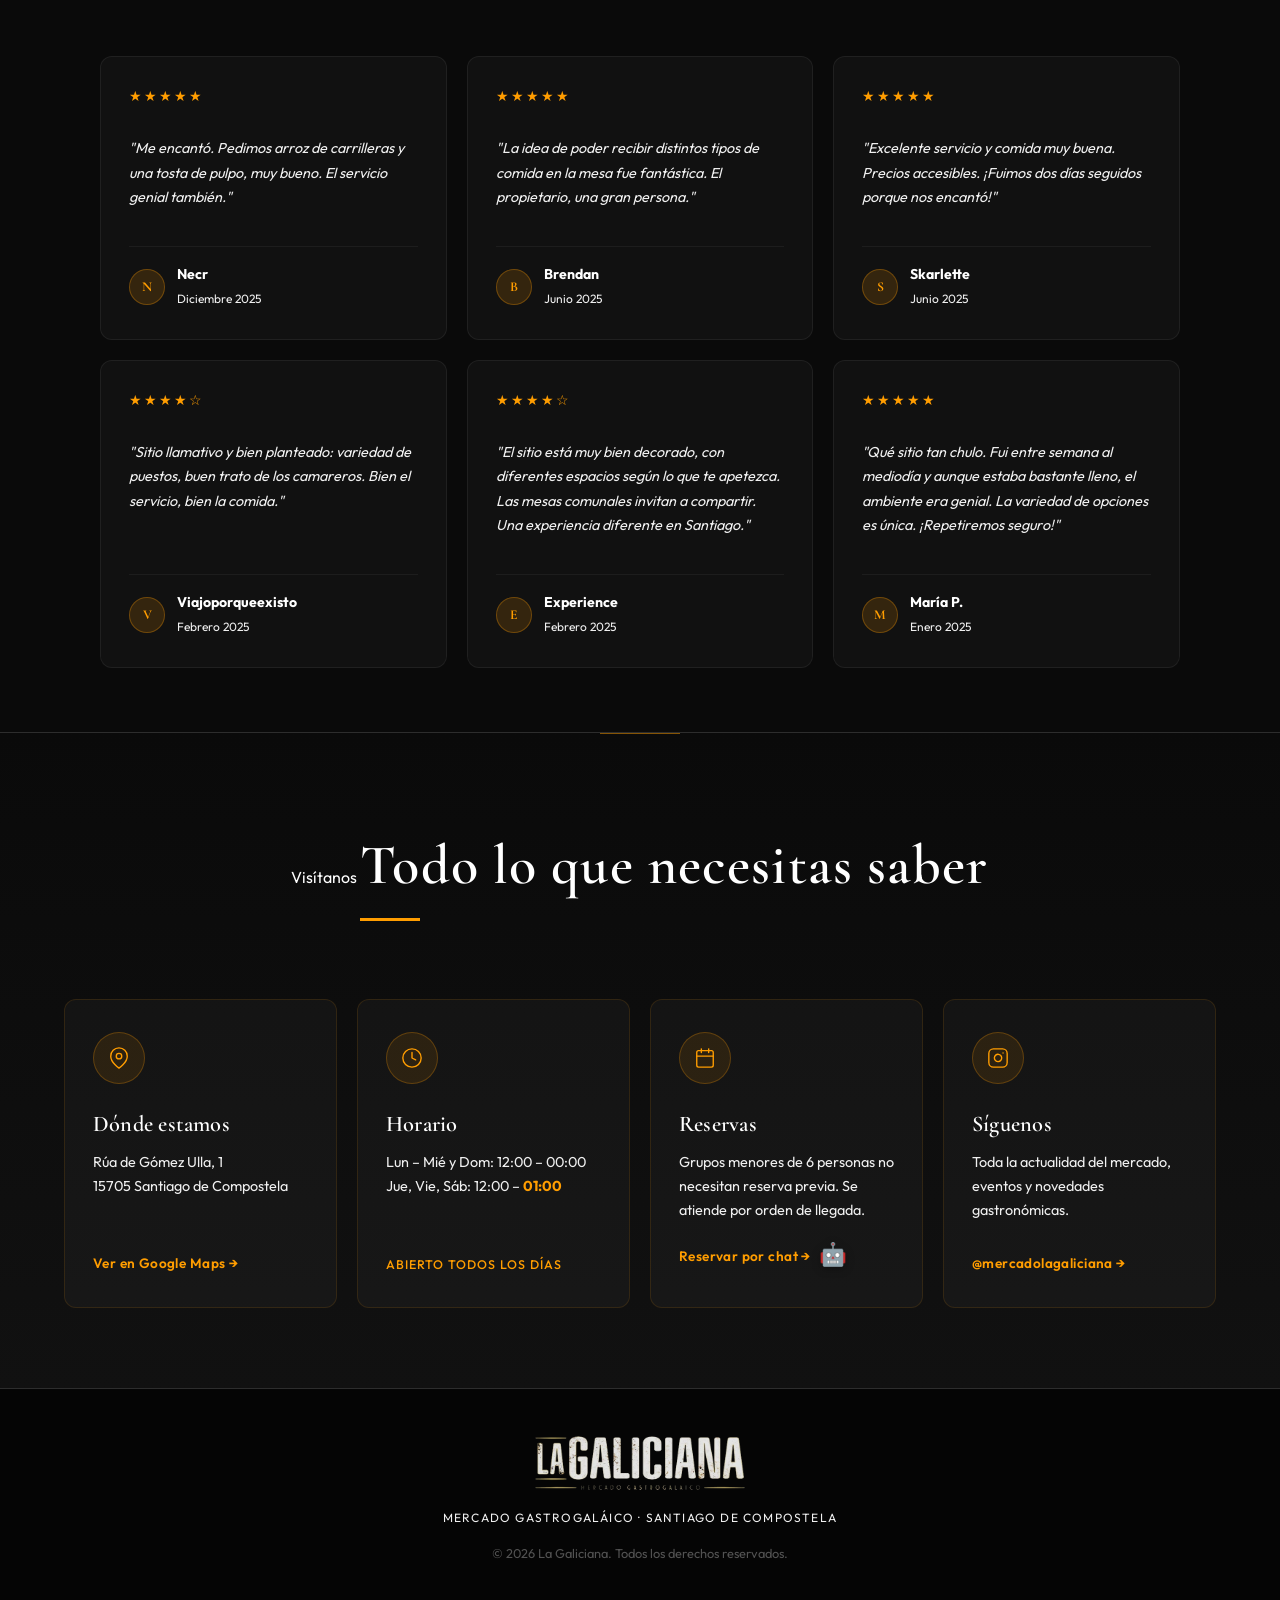
==== commit 242199cb: "Feature: Added Café, Dulces y Selección section with official logos" ====
--- a/index.html
+++ b/index.html
@@ -300,6 +300,58 @@
         </div>
     </section>
 
+    <!-- Postres y Café Section -->
+    <section id="postres" style="padding: 1rem 0 5rem; background: #0a0a0a;">
+        <div class="gastronomia-header reveal">
+            <span class="section-eyebrow">El broche de oro</span>
+            <h2 class="section-title">Café, Dulces <br><span class="text-accent">& Selección</span></h2>
+        </div>
+        <div class="container text-center">
+            <div class="stalls-grid">
+                <!-- Café Siboney -->
+                <div class="stall-card reveal">
+                    <div class="stall-icon">
+                        <img src="assets/img/logo siboney.webp" alt="Café Siboney" class="stall-img">
+                    </div>
+                    <h3>Café Siboney</h3>
+                    <p>En nuestro Coffee Truck podrás saborear los mejores granos de selección de todo el mundo. Tostado
+                        artesano y baristas apasionados por la taza perfecta. ¡Tú eliges!</p>
+                </div>
+
+                <!-- Heladería -->
+                <div class="stall-card reveal">
+                    <div class="stall-icon">
+                        <img src="assets/img/logo heladeria.webp" alt="Heladería" class="stall-img">
+                    </div>
+                    <h3>La Heladería</h3>
+                    <p>Helados artesanales y postres irresistibles como nuestra famosa tarta de fresas con mousse de
+                        yogur. Dulzura gallega para terminar tu viaje culinario.</p>
+                </div>
+
+                <!-- Secretos de Galicia -->
+                <div class="stall-card reveal">
+                    <div class="stall-icon">
+                        <img src="assets/img/logo secretosdegalicia.webp" alt="Secretos de Galicia" class="stall-img">
+                    </div>
+                    <h3>Secretos de Galicia</h3>
+                    <p>Una cuidada selección de productos gourmet de nuestra tierra. Conservas premium, quesos, licores
+                        y
+                        detalles únicos para llevarte la esencia de Galicia a casa.</p>
+                </div>
+
+                <!-- Ciengramos -->
+                <div class="stall-card reveal">
+                    <div class="stall-icon">
+                        <img src="assets/img/logo ciengramos.webp" alt="Ciengramos" class="stall-img">
+                    </div>
+                    <h3>Ciengramos</h3>
+                    <p>Especialidades gourmet y delicatessen al peso. La mejor selección de embutidos, salazones y
+                        productos selectos para los paladaos más exigentes.</p>
+                </div>
+            </div>
+        </div>
+    </section>
+
     <!-- Platos Estrella Section -->
     <section id="platos-estrella" class="reveal"
         style="padding: 5rem 0; background: url('assets/img/hero-bg.jpg') center/cover fixed; position: relative;">
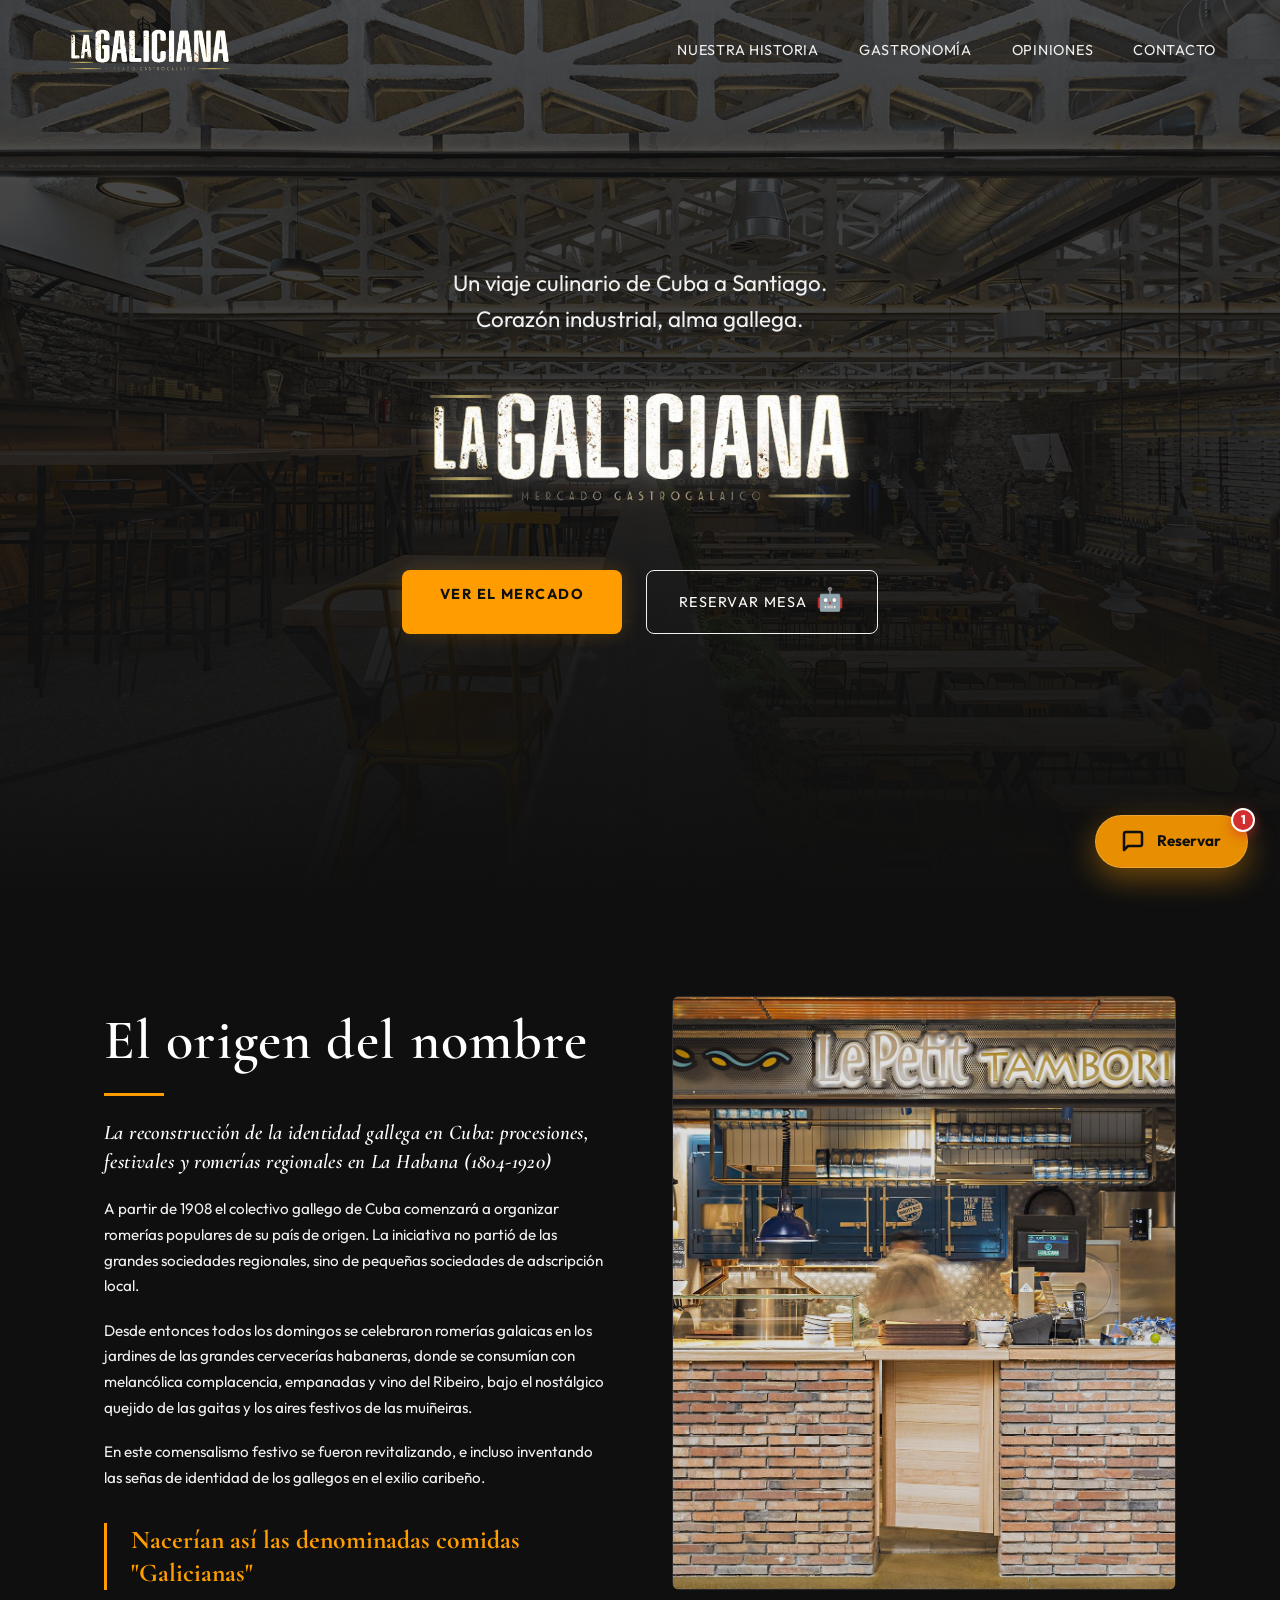
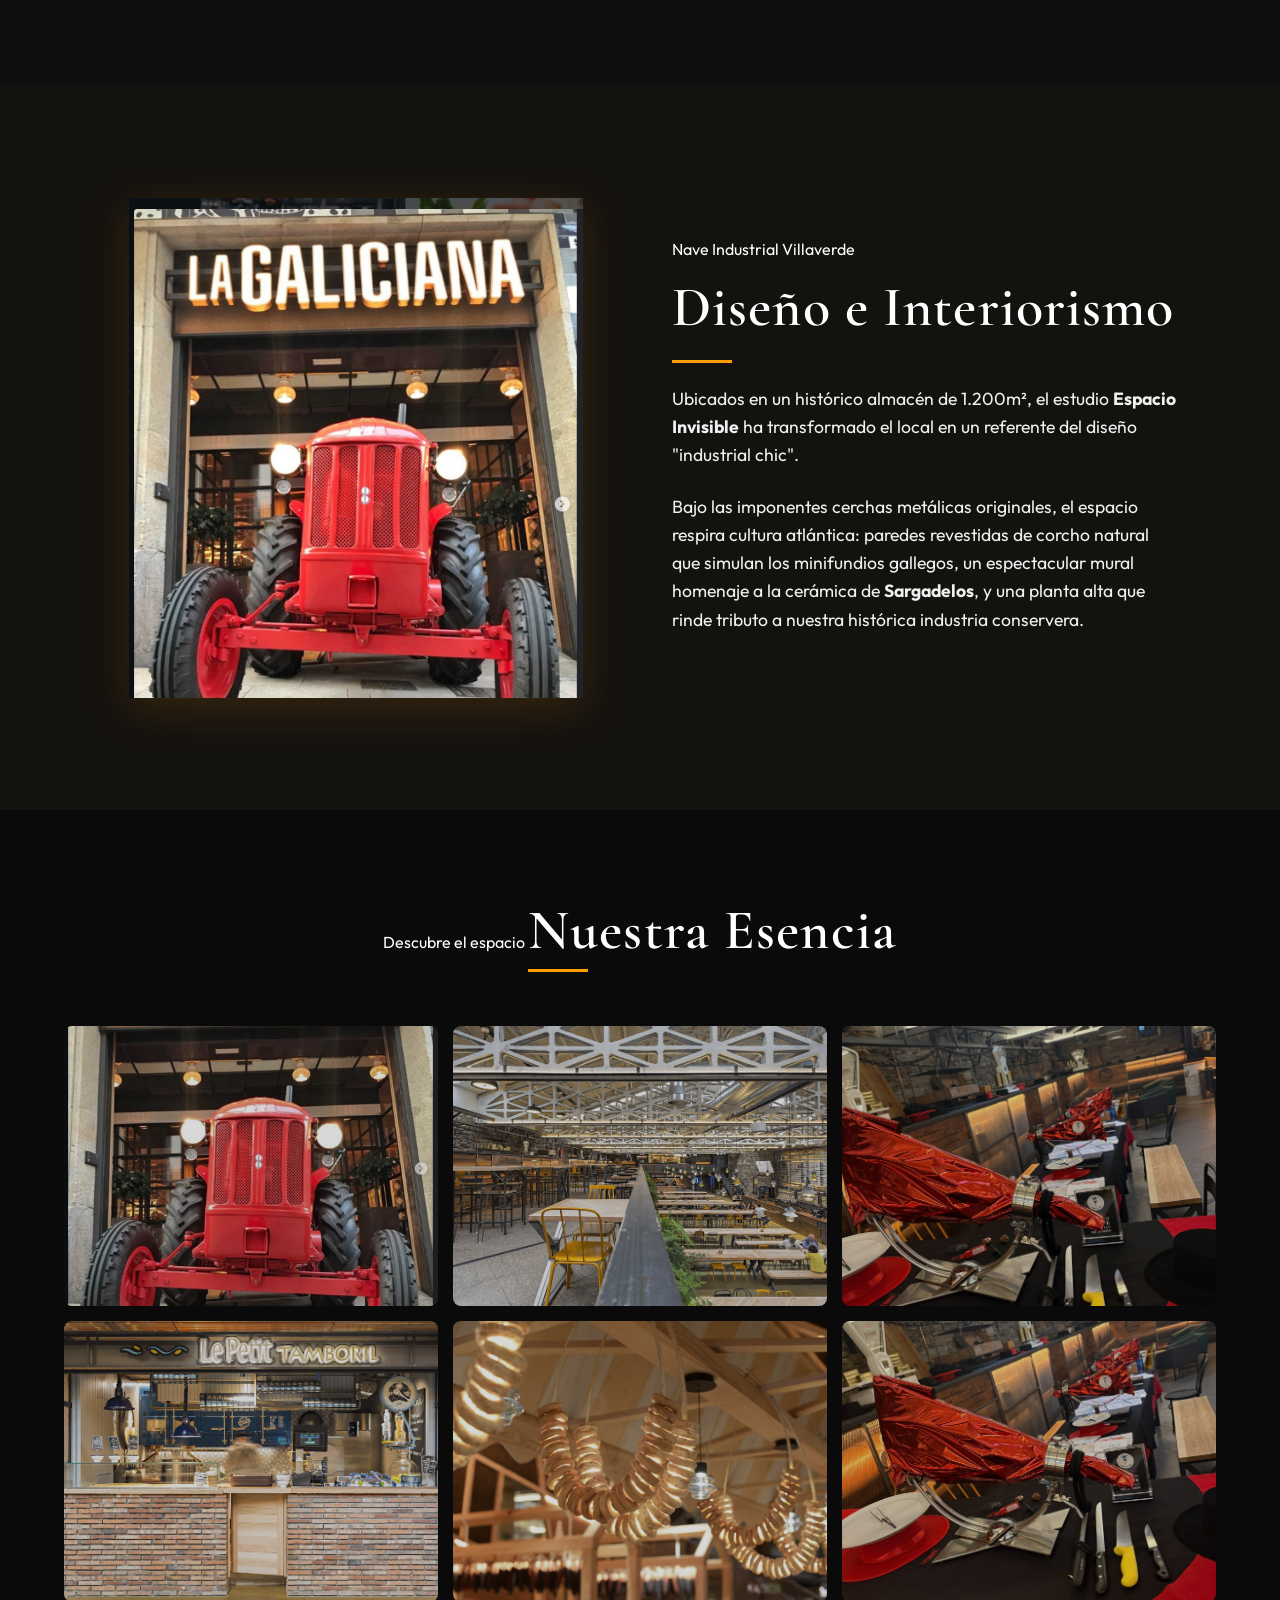
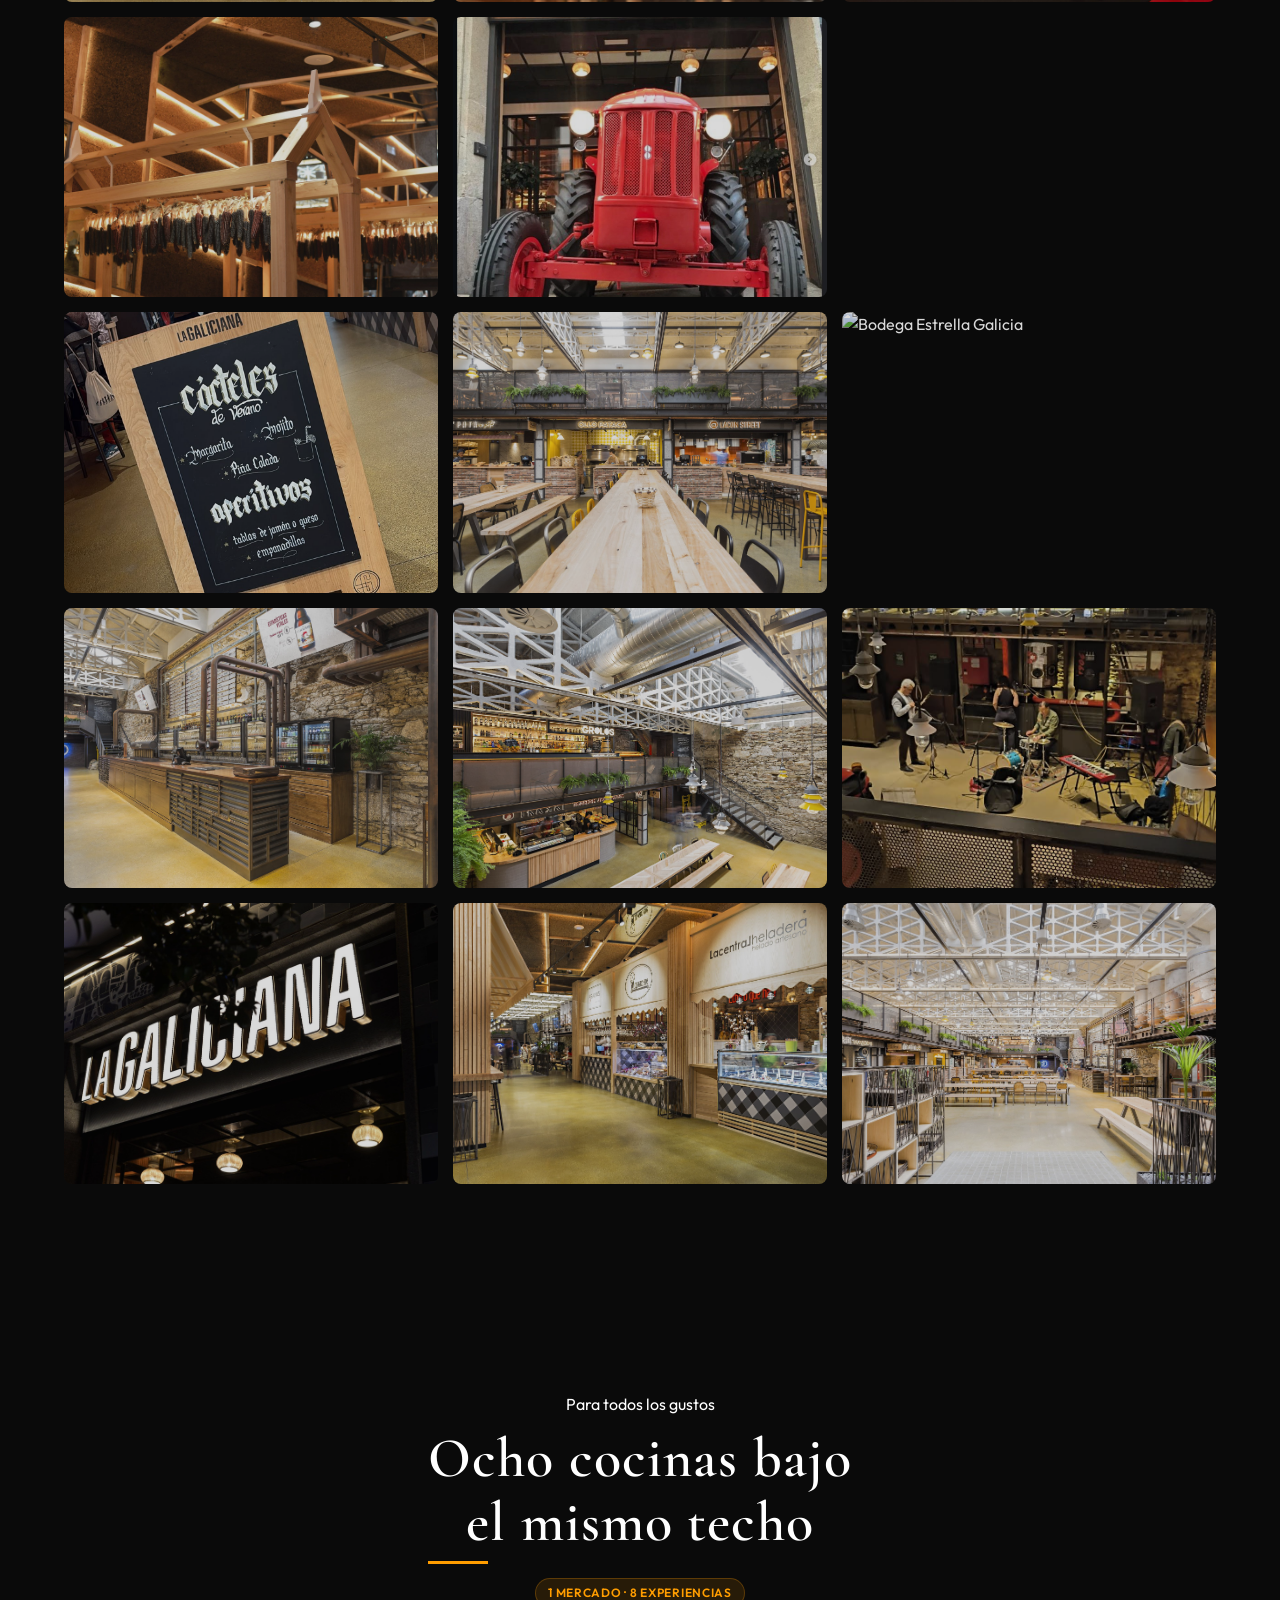
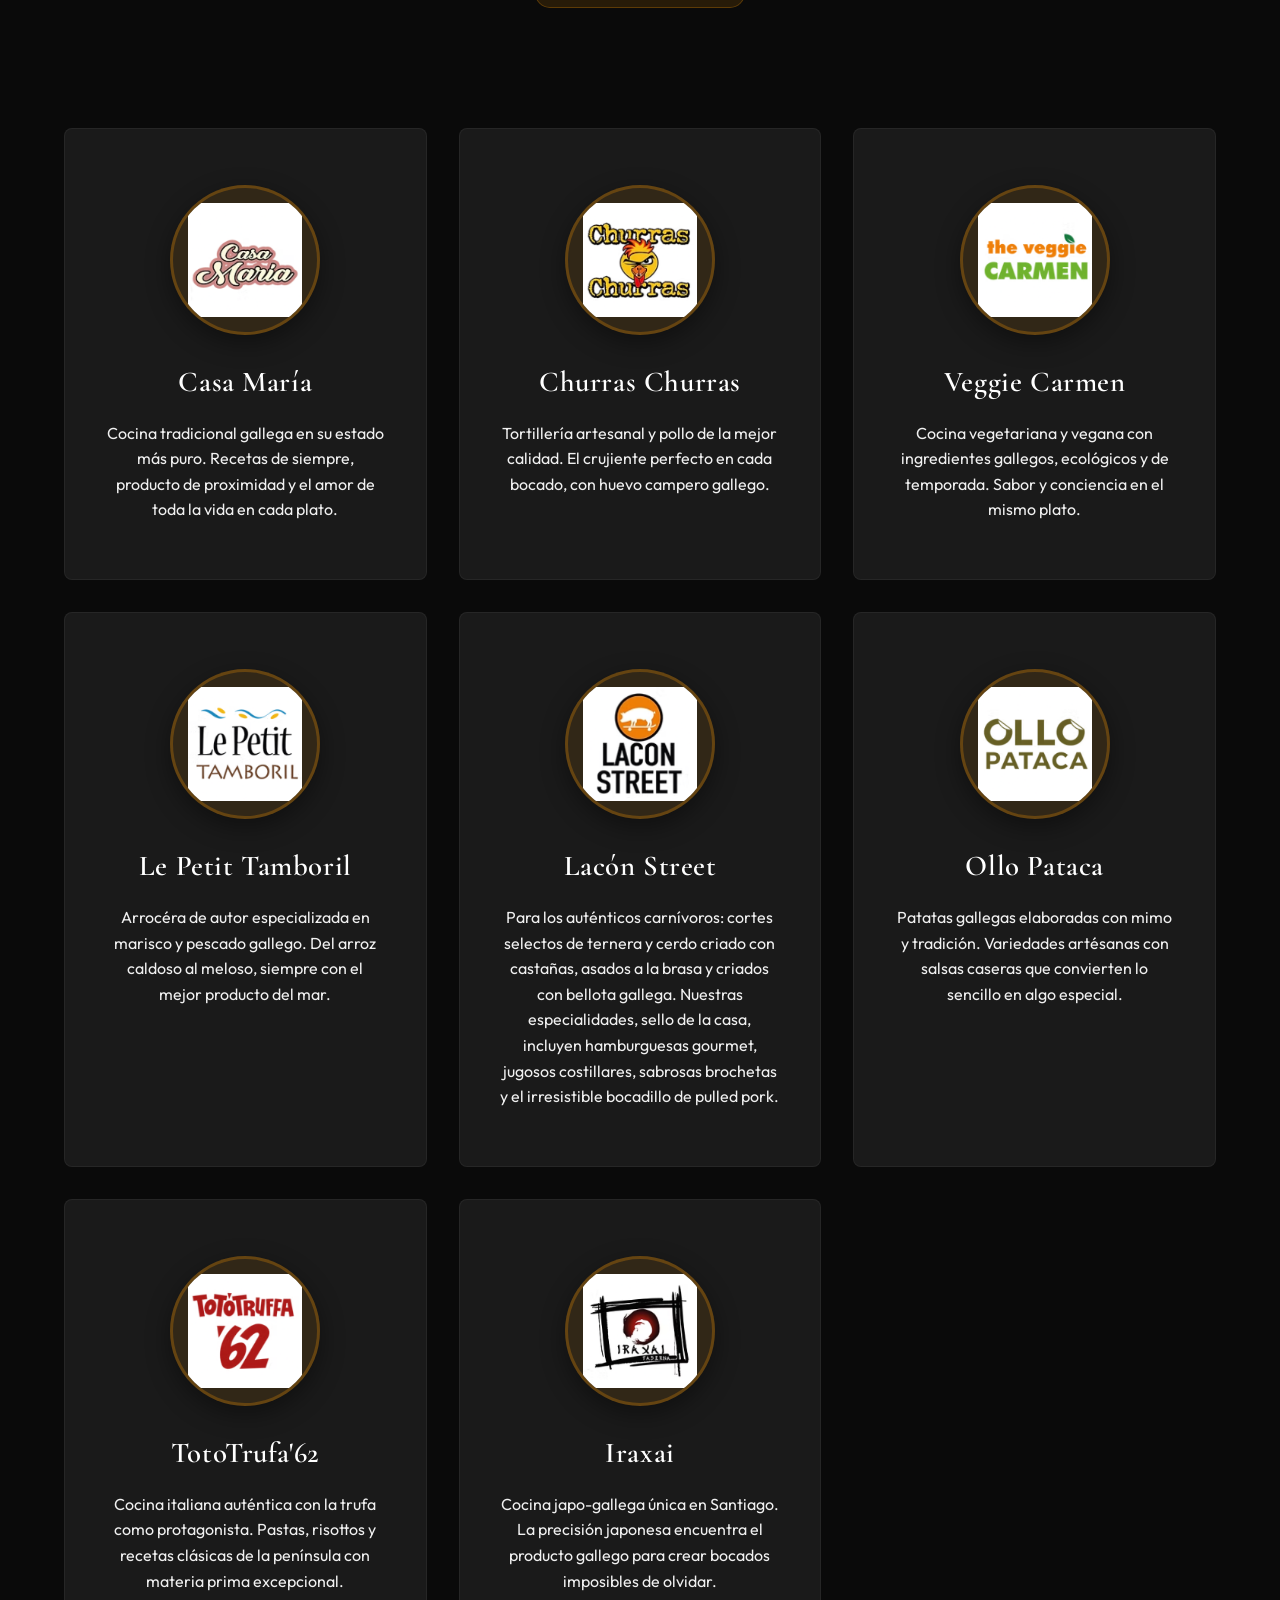
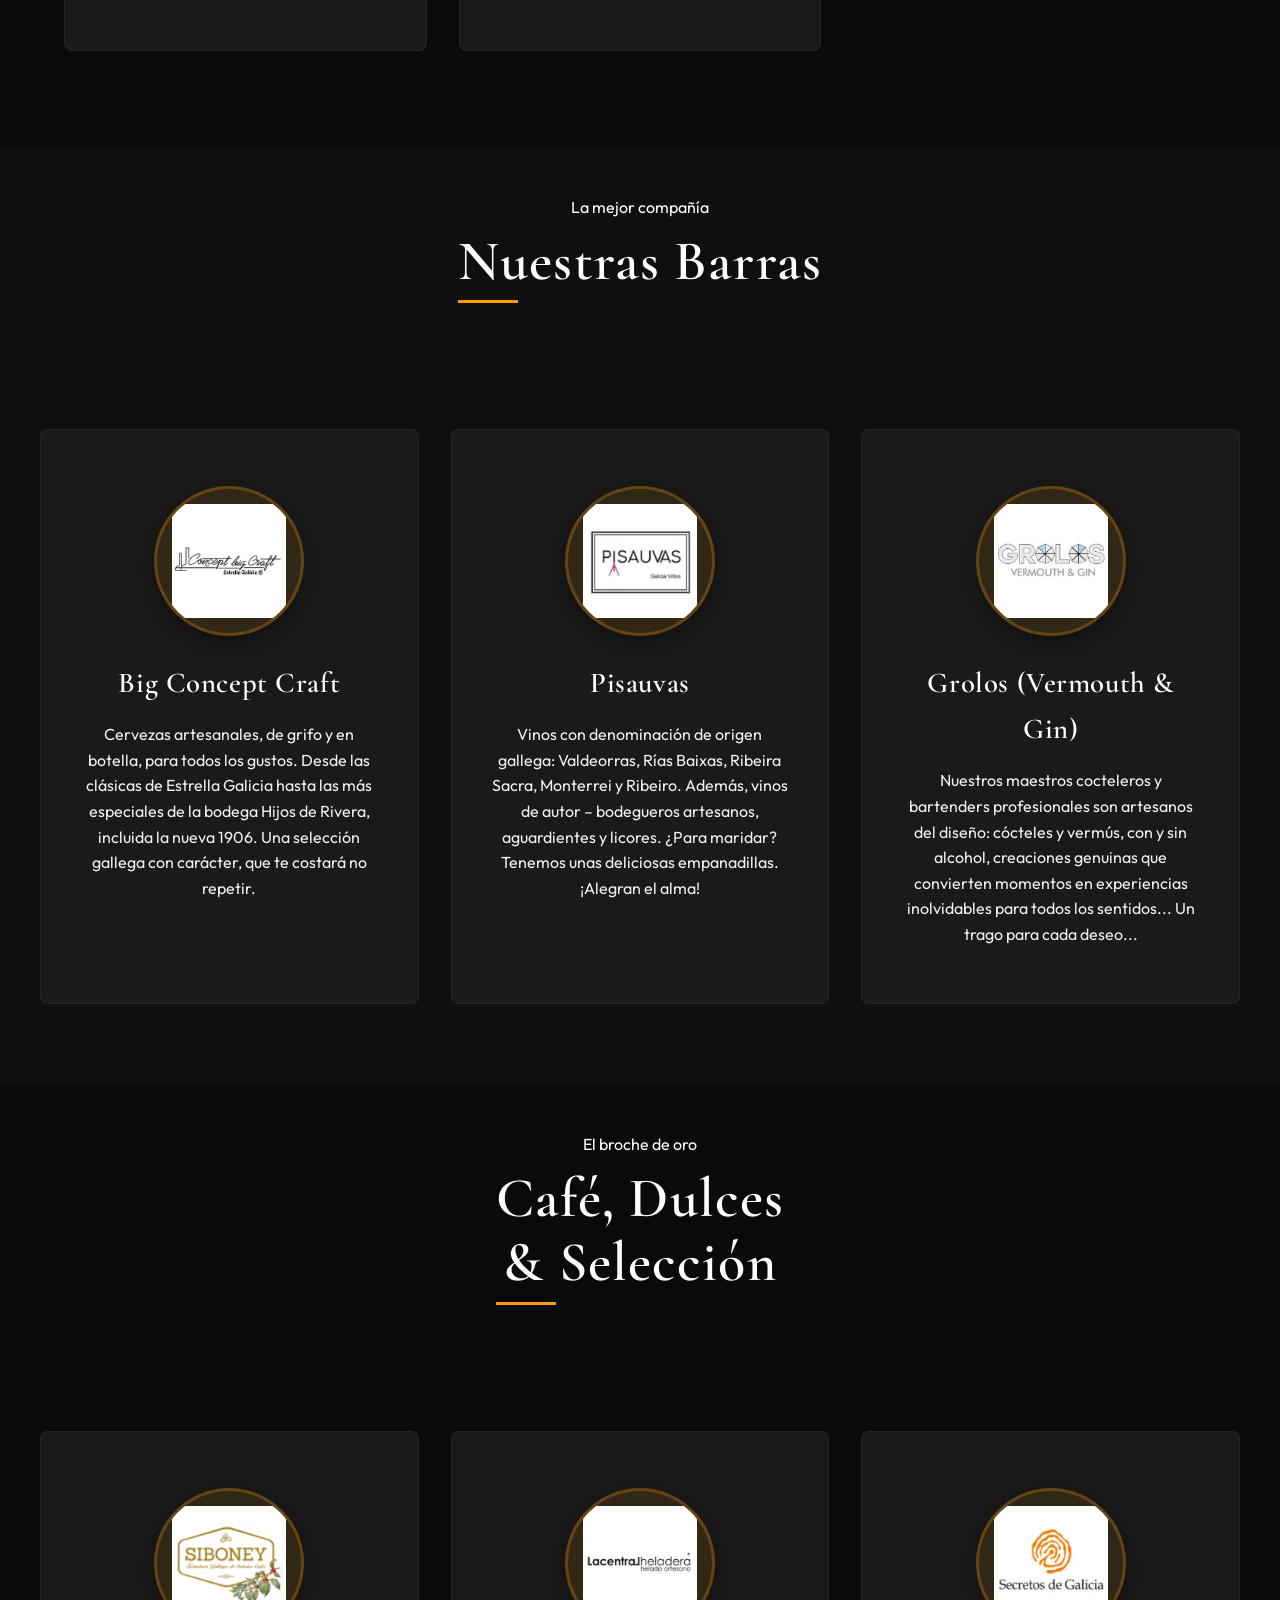
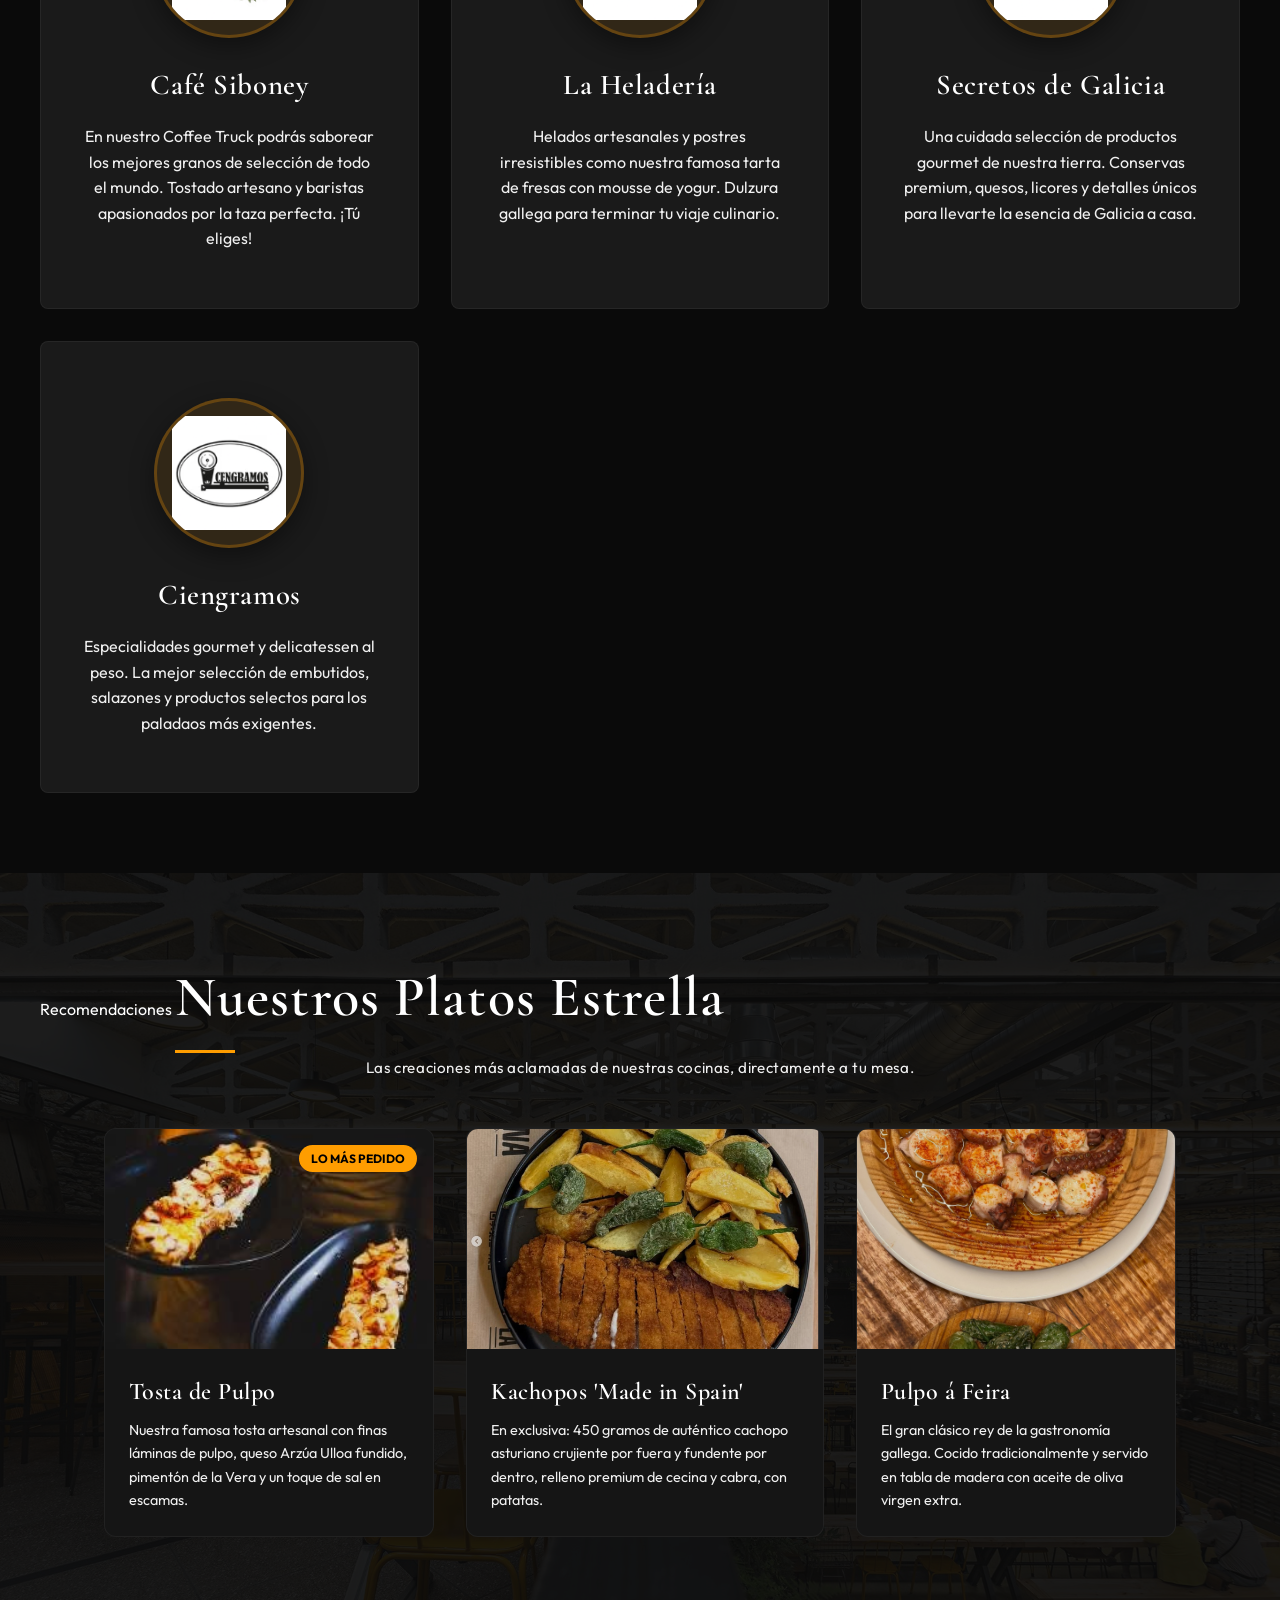
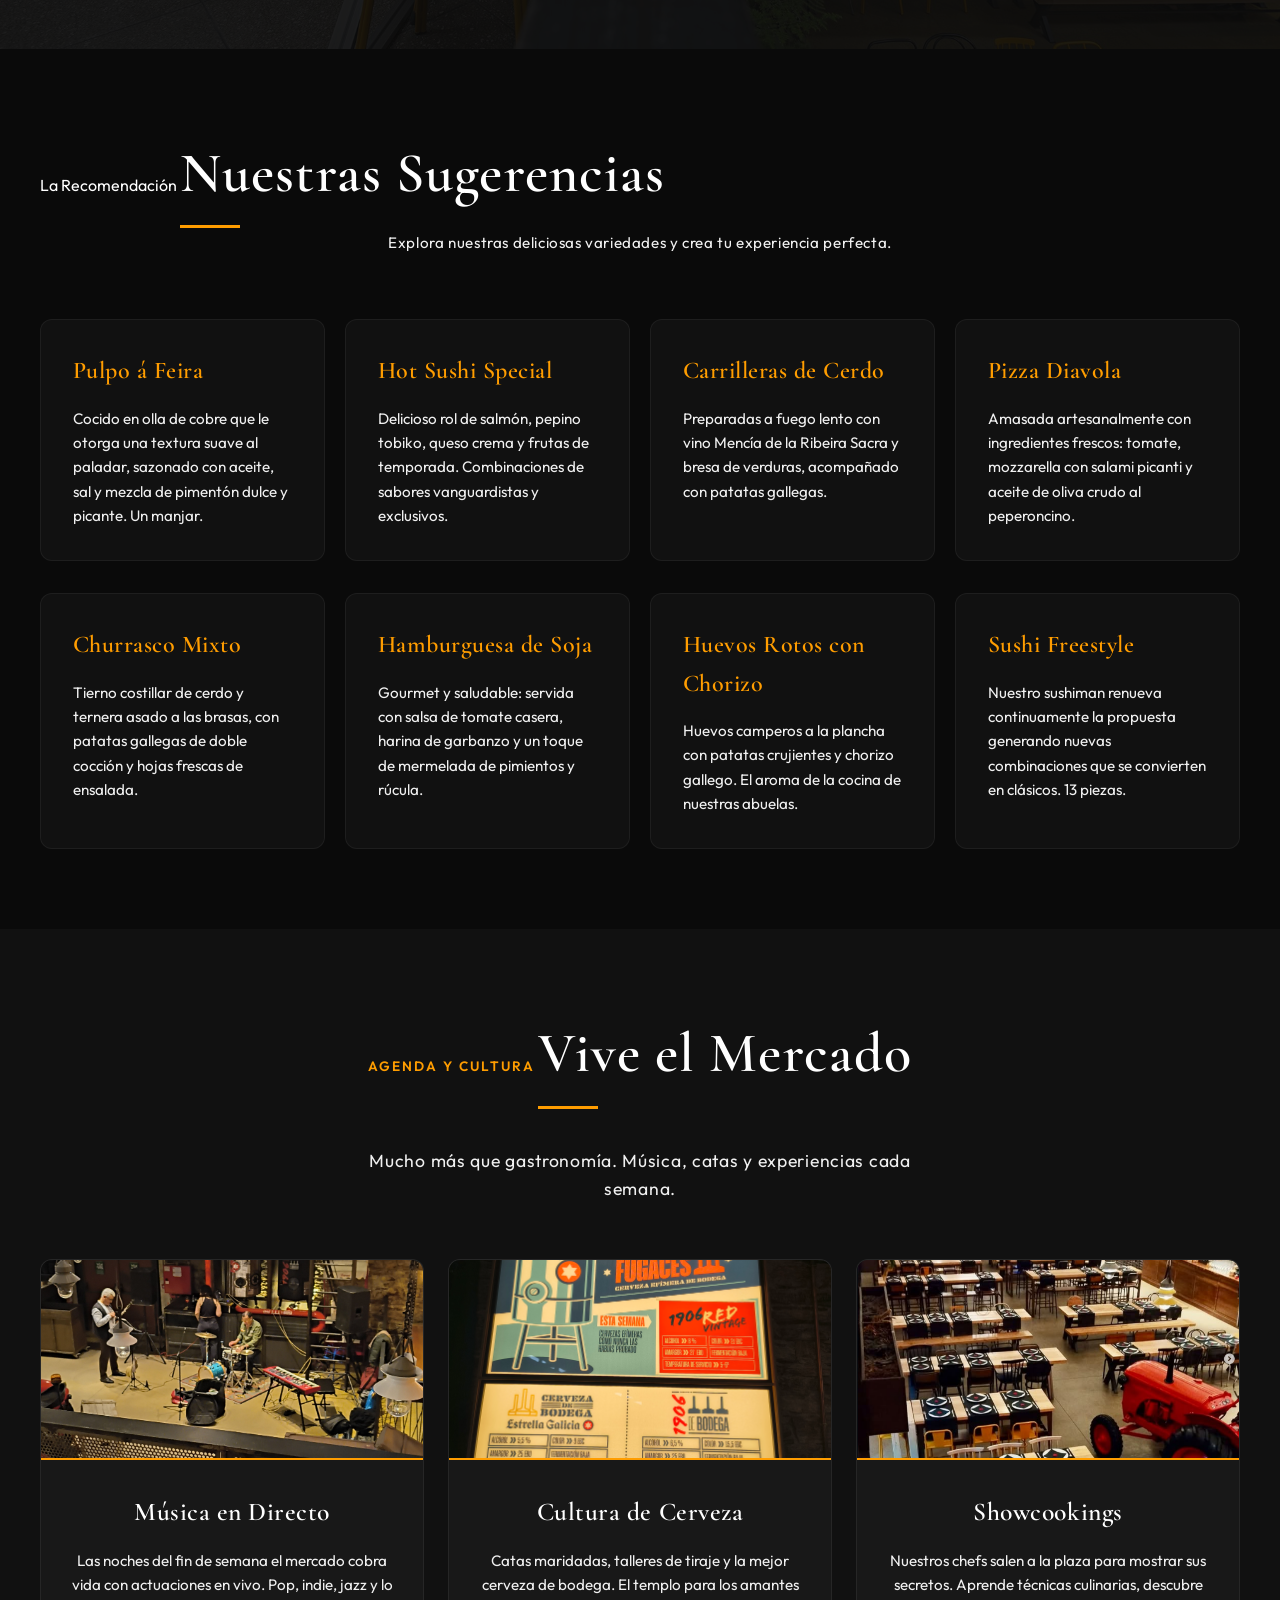
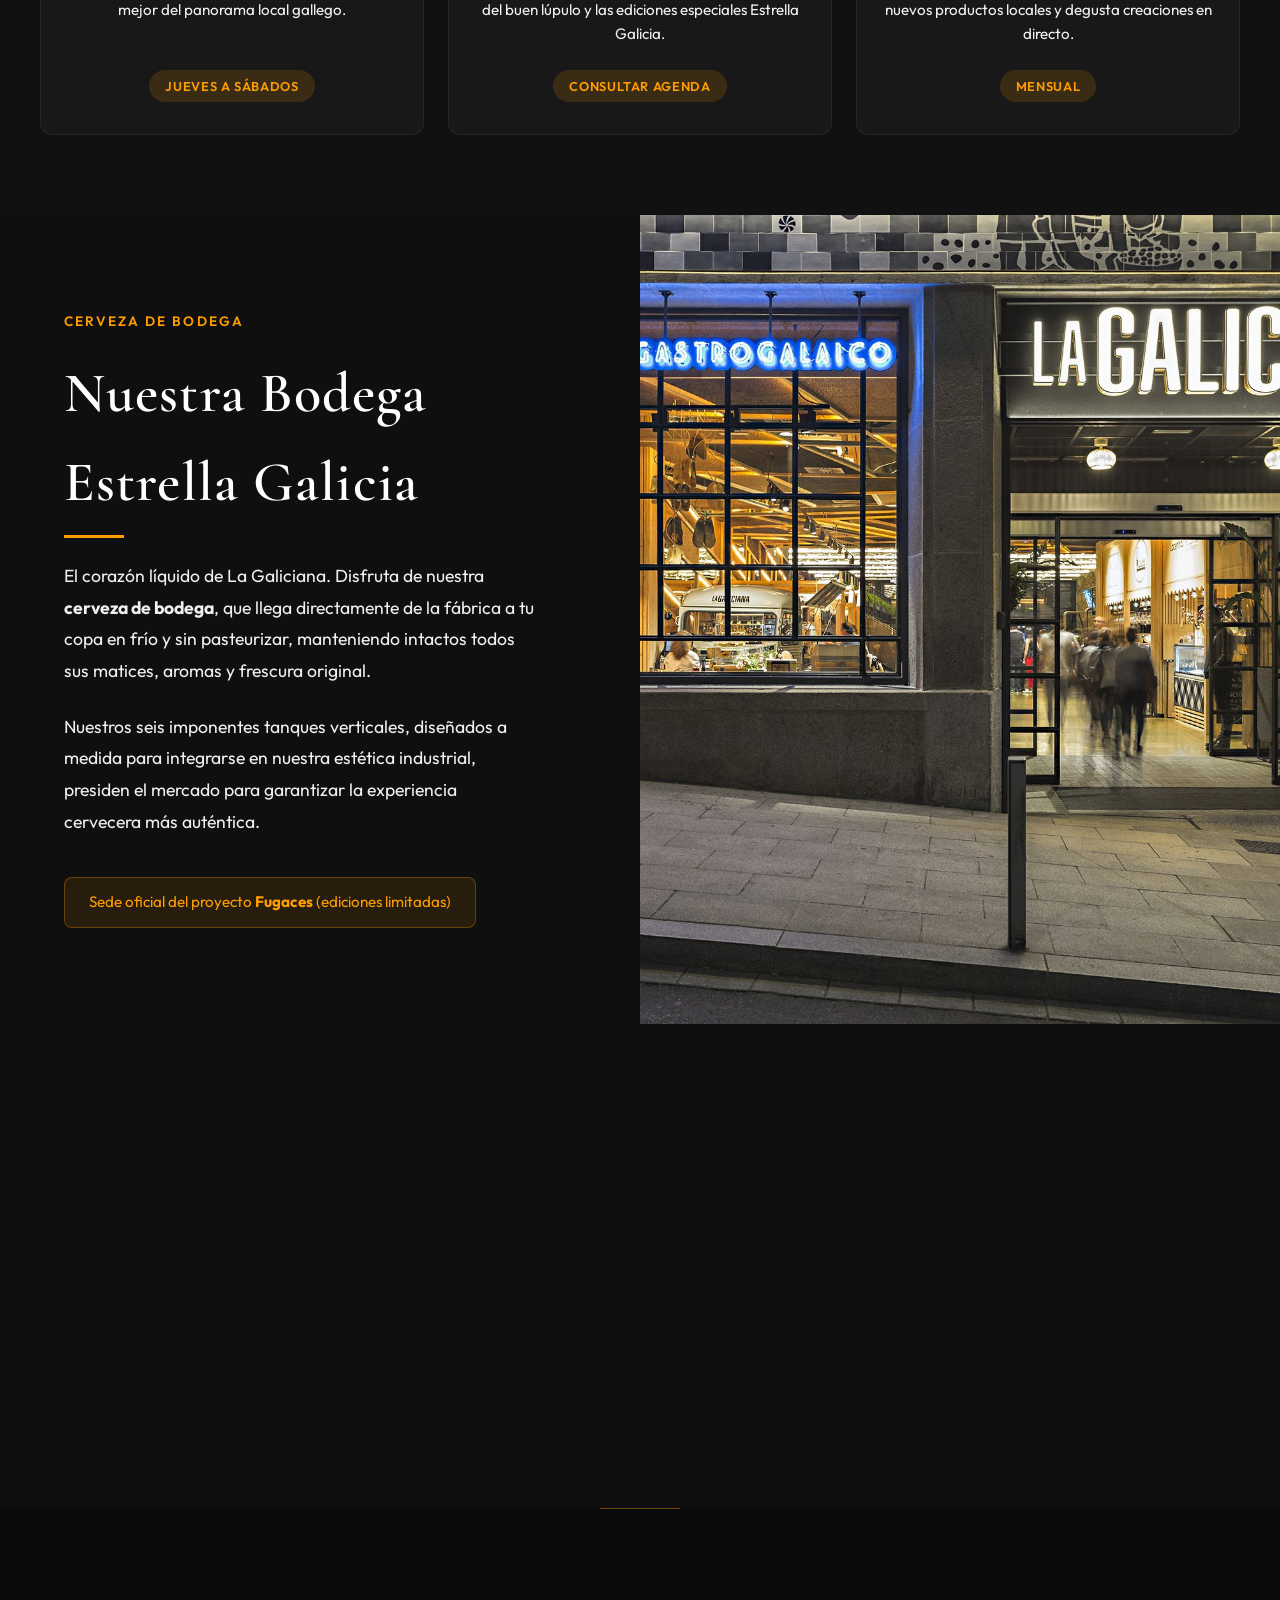
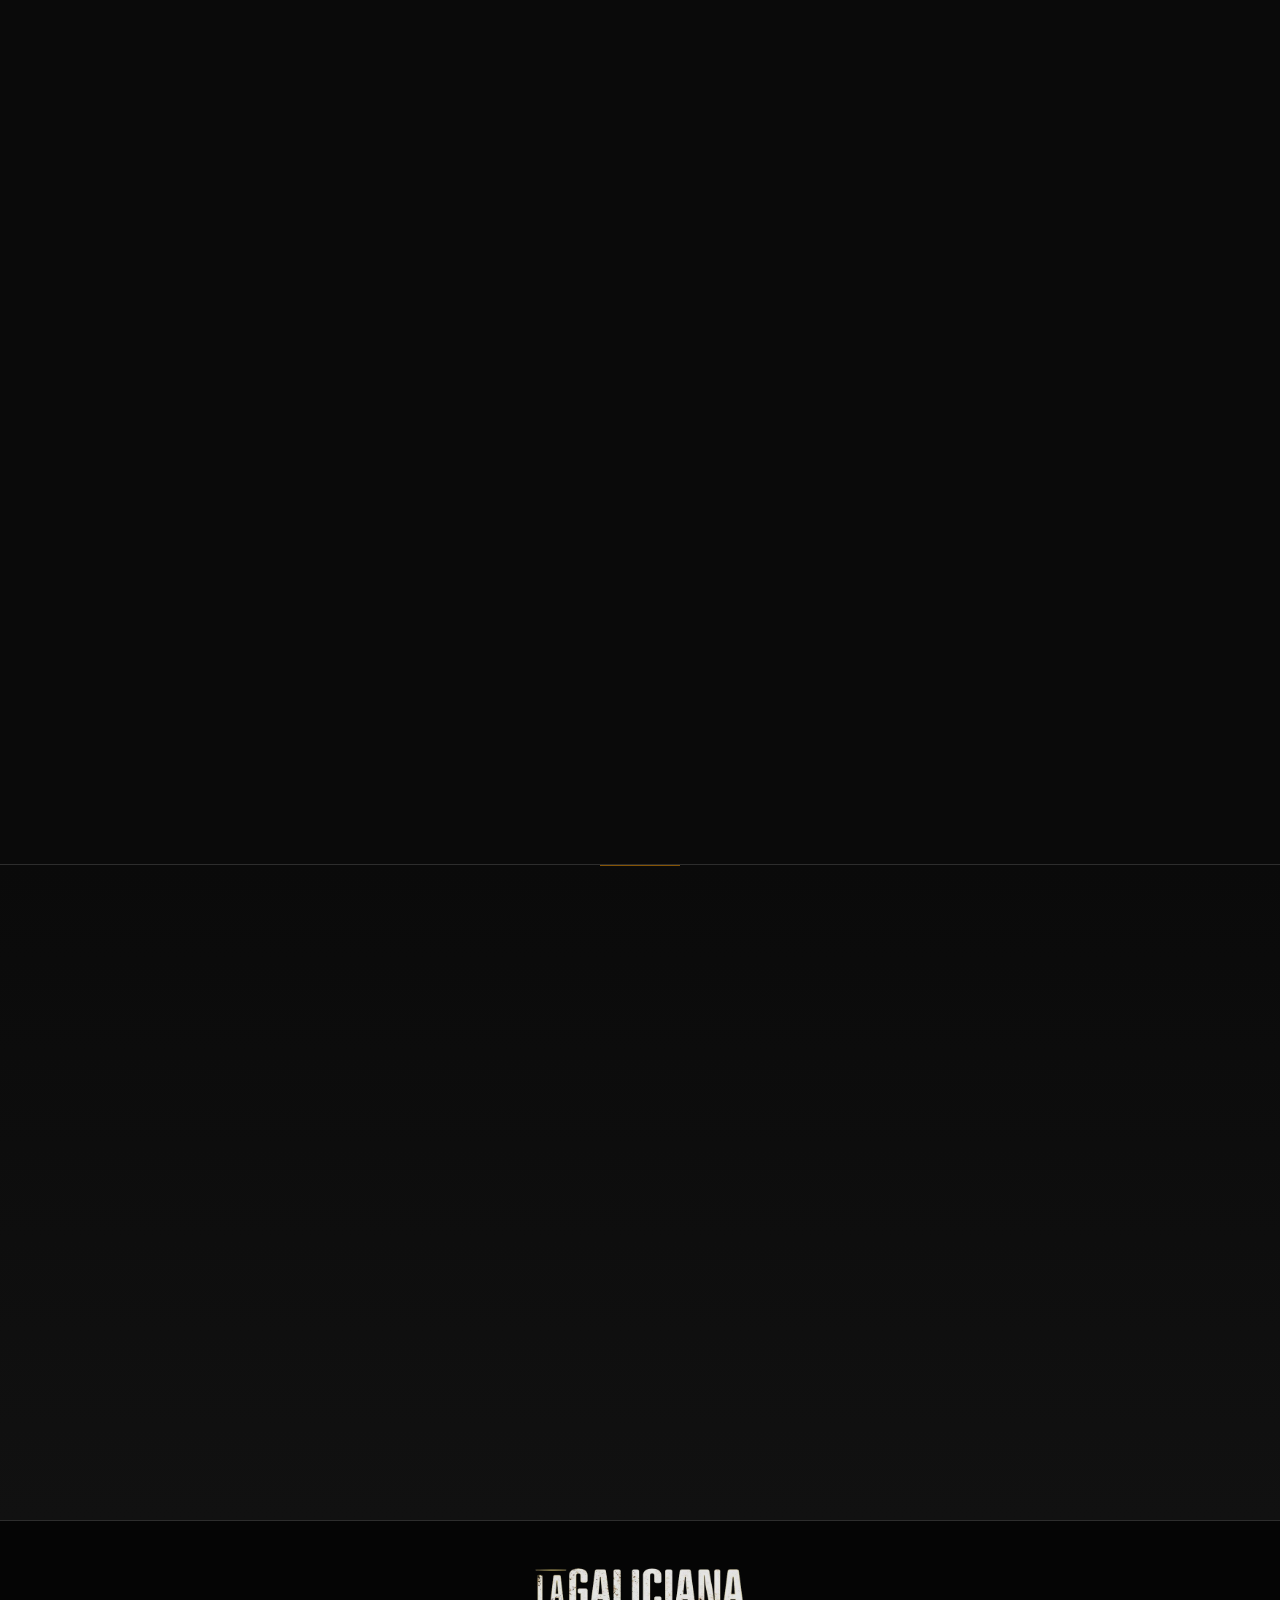
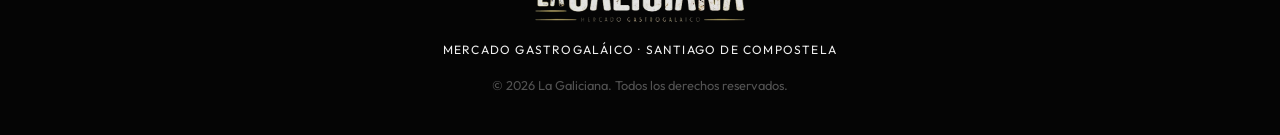
==== commit 562275ec: "Fix: Corrected TripAdvisor rating to 3.6 to match official page" ====
--- a/index.html
+++ b/index.html
@@ -609,8 +609,8 @@
                     <path
                         d="M22 10.934c-.815 0-1.536.467-1.854 1.144-.047-.534-.23-1.034-.51-1.468C18.15 8.165 15.358 6.5 12 6.5S5.85 8.165 4.364 10.61c-.28.434-.463.934-.51 1.468-.318-.677-1.039-1.144-1.854-1.144-1.103 0-2 .897-2 2 0 1.08.857 1.96 1.927 1.996.166 1.433.844 2.748 1.884 3.738C5.54 20.323 8.528 21.36 12 21.36s6.46-1.037 8.189-2.692c1.04-.99 1.718-2.305 1.884-3.738 1.07-.036 1.927-.917 1.927-1.996 0-1.103-.897-2-2-2zM6.9 14.82c-1.353 0-2.45-1.097-2.45-2.45s1.097-2.45 2.45-2.45 2.45 1.097 2.45 2.45-1.097 2.45-2.45 2.45zm5.1 2.37c-.8 0-1.45-.65-1.45-1.45s.65-1.45 1.45-1.45 1.45.65 1.45 1.45-.65 1.45-1.45 1.45zm5.1-2.37c-1.353 0-2.45-1.097-2.45-2.45s1.097-2.45 2.45-2.45 2.45 1.097 2.45 2.45-1.097 2.45-2.45 2.45zM12 2C6.477 2 2 6.477 2 12s4.477 10 10 10 10-4.477 10-10S17.523 2 12 2zm0 18.5c-4.687 0-8.5-3.813-8.5-8.5S7.313 3.5 12 3.5s8.5 3.813 8.5 8.5-3.813 8.5-8.5 8.5z" />
                 </svg>
-                <span class="ta-stars">★★★★★</span>
-                <span class="ta-text">4.5 sobre 5 &middot; <strong>492 opiniones</strong> en TripAdvisor</span>
+                <span class="ta-stars">★★★½☆</span>
+                <span class="ta-text">3.6 sobre 5 &middot; <strong>492 opiniones</strong> en TripAdvisor</span>
                 <a href="https://www.tripadvisor.es/Restaurant_Review-g187508-d14918812-Reviews-Mercado_La_Galiciana"
                     target="_blank" class="ta-link">Ver todas &rarr;</a>
             </div>
--- a/assets/css/style.css
+++ b/assets/css/style.css
@@ -319,9 +319,9 @@
 }
 
 .stall-icon {
-    width: 120px;
-    height: 120px;
-    margin-bottom: 2rem;
+    width: 150px;
+    height: 150px;
+    margin-bottom: 1.5rem;
     display: flex;
     align-items: center;
     justify-content: center;
@@ -335,7 +335,8 @@
 .stall-img {
     width: 100%;
     height: 100%;
-    object-fit: cover;
+    object-fit: contain;
+    padding: 15px;
     transition: transform 0.5s cubic-bezier(0.175, 0.885, 0.32, 1.275);
 }
 
@@ -1942,4 +1943,32 @@
         top: -1px;
         /* Ajuste móvil */
     }
+
+    /* Stall Cards Mobile Interaction */
+    .stall-card p {
+        max-height: 0;
+        opacity: 0;
+        overflow: hidden;
+        transition: all 0.5s ease;
+        margin-top: 0;
+    }
+
+    .stall-card.is-expanded p {
+        max-height: 1000px;
+        opacity: 1;
+        margin-top: 1.25rem;
+    }
+
+    .stall-card h3 {
+        margin-bottom: 0;
+        transition: margin 0.3s ease;
+    }
+
+    .stall-card.is-expanded h3 {
+        margin-bottom: 1rem;
+    }
+
+    .stall-card {
+        cursor: pointer;
+    }
 }
